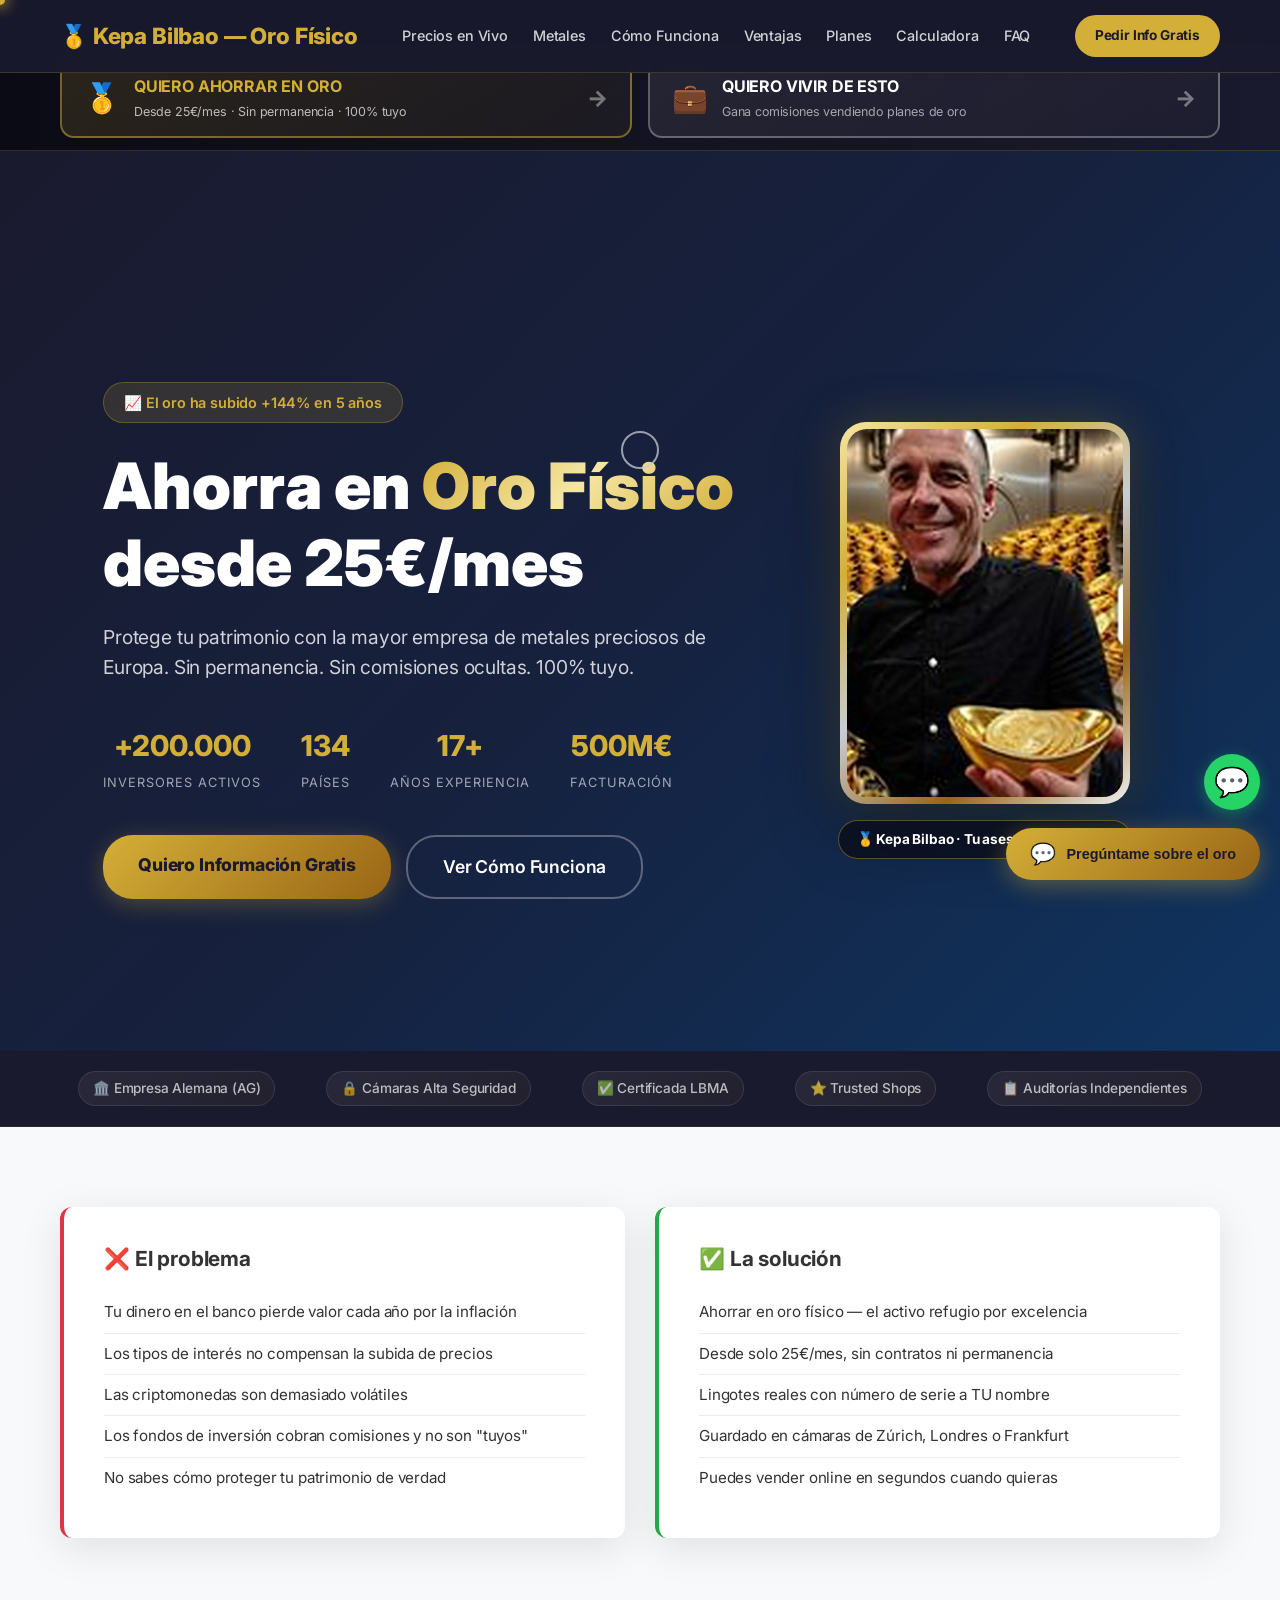
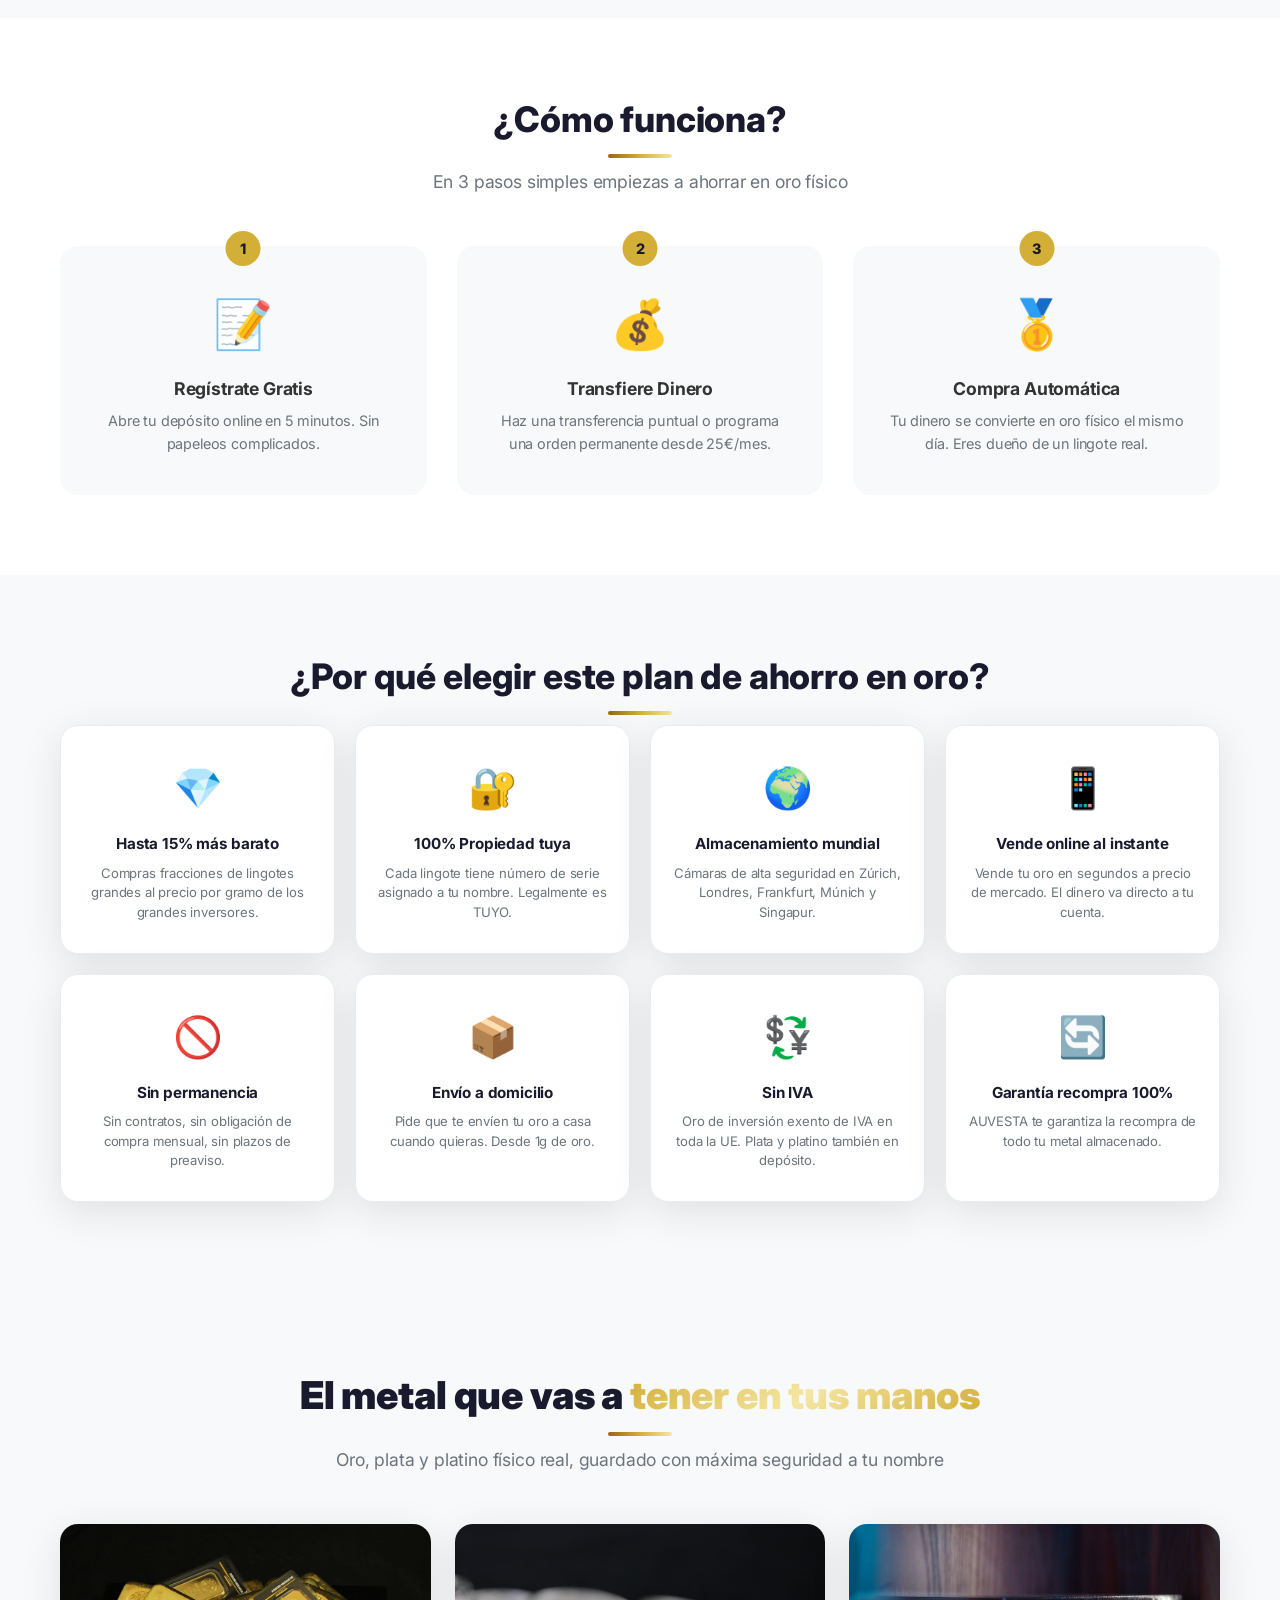
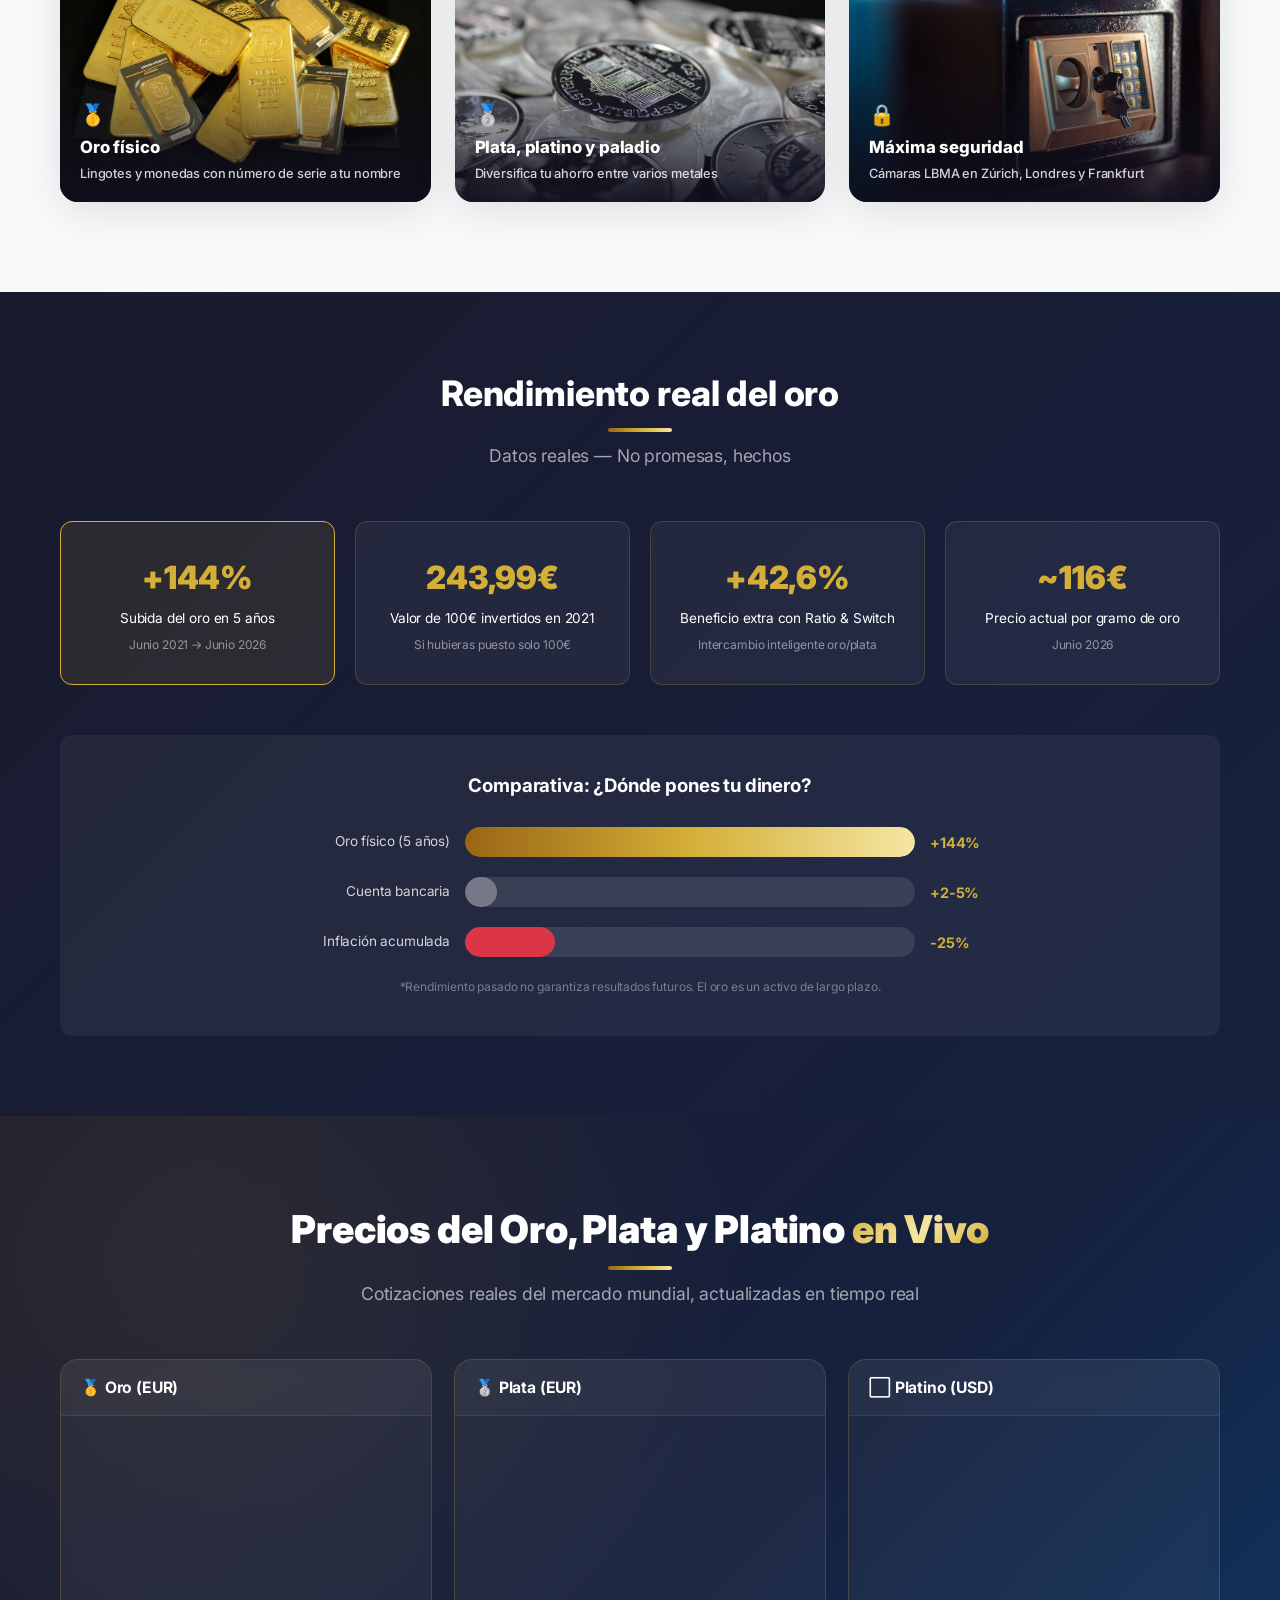
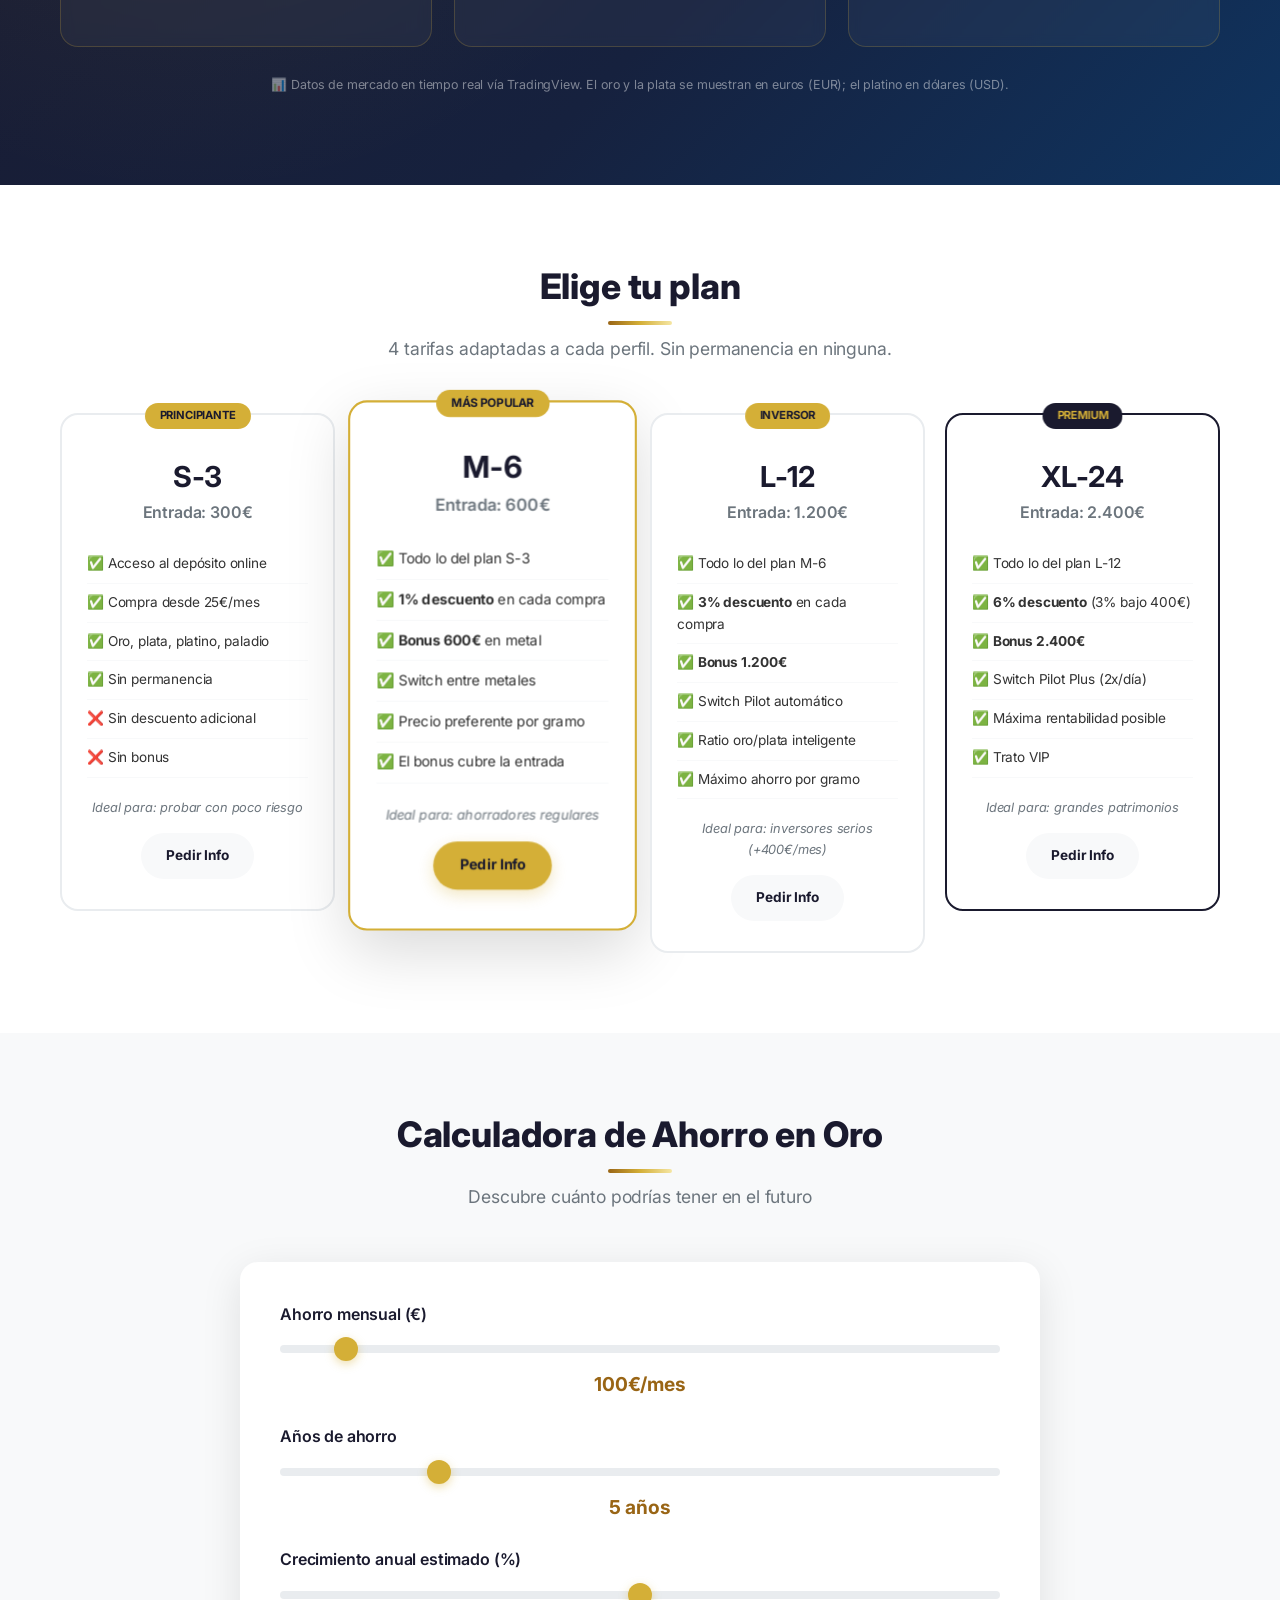
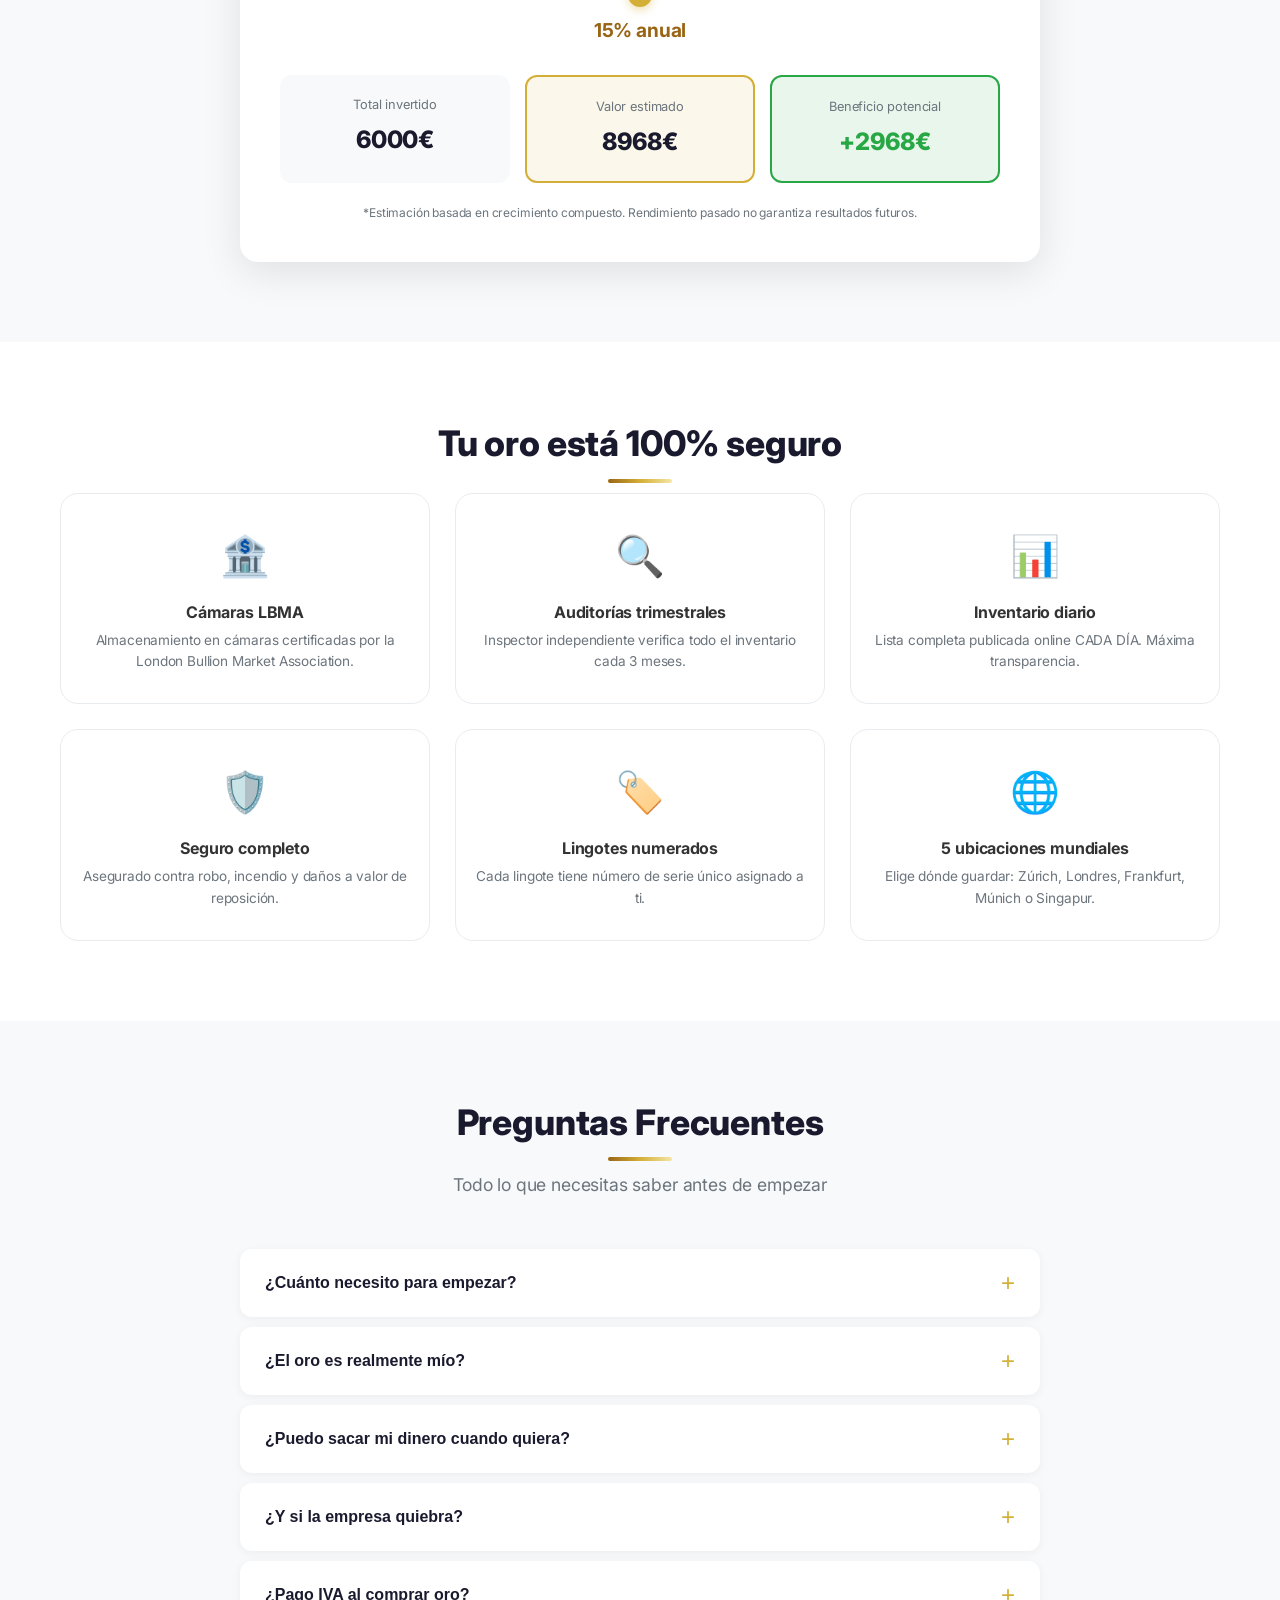
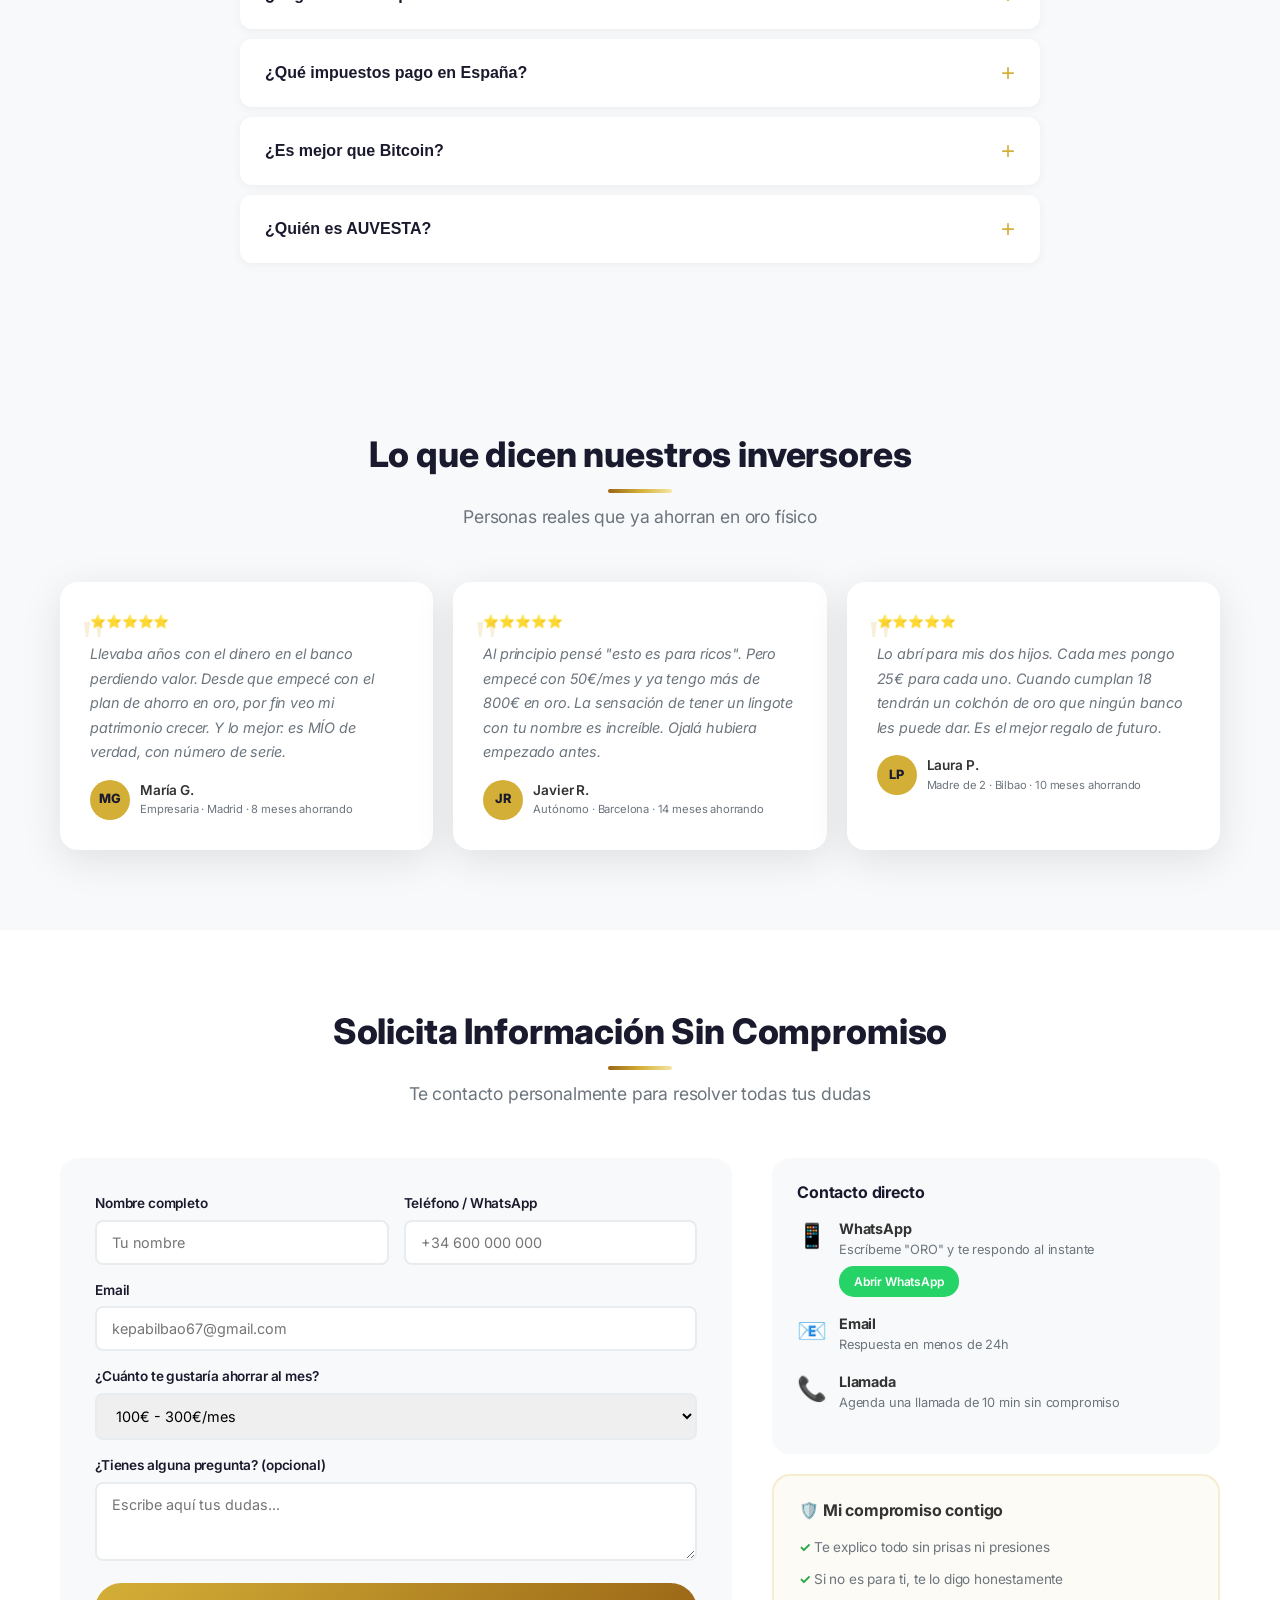
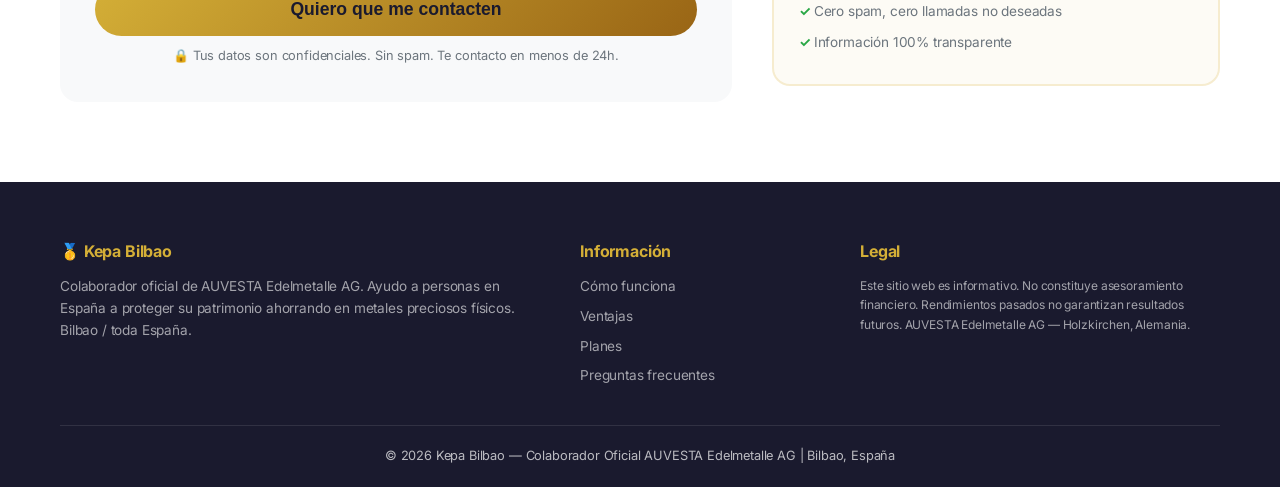
==== index.html @ eb0ee656 "Barra doble CTA arriba: Compra de oro + Oportunidad de negocio" ====
<!DOCTYPE html>
<html lang="es" dir="ltr">
<head>
    <!-- ============================================
         METADATOS BÁSICOS SEO
         Esto es lo que Google lee para posicionarte
    ============================================= -->
    <meta charset="UTF-8">
    <meta name="viewport" content="width=device-width, initial-scale=1.0">
    
    <!-- TÍTULO SEO: Máximo 60 caracteres. Incluye palabra clave principal -->
    <title>Ahorra en Oro Físico desde 25€/mes | Plan de Ahorro en Oro España</title>
    
    <!-- META DESCRIPCIÓN: Máximo 155 caracteres. Es lo que sale en Google debajo del título -->
    <meta name="description" content="Plan de ahorro en oro físico desde 25€/mes. Lingotes reales a tu nombre en Zúrich. +144% en 5 años. Sin permanencia. Empresa alemana con +200.000 inversores.">
    
    <!-- PALABRAS CLAVE: Google ya no las usa mucho, pero otros buscadores sí -->
    <meta name="keywords" content="ahorro en oro, oro físico, plan ahorro oro, comprar oro España, inversión oro, lingotes oro, AUVESTA, oro Zúrich, proteger patrimonio, oro sin IVA">
    
    <!-- AUTOR -->
    <meta name="author" content="Kepa Bilbao | Oro Físico">
    
    <!-- ROBOTS: Decimos a Google que indexe y siga los enlaces -->
    <meta name="robots" content="index, follow, max-snippet:-1, max-image-preview:large">
    
    <!-- CANONICAL: Evita contenido duplicado. Pon tu URL real -->
    <link rel="canonical" href="https://oroparatufuturo.netlify.app/">

    <!-- ============================================
         OPEN GRAPH (Facebook, WhatsApp, LinkedIn)
         Esto controla cómo se ve cuando compartes tu web
    ============================================= -->
    <meta property="og:type" content="website">
    <meta property="og:title" content="Ahorra en Oro Físico desde 25€/mes">
    <meta property="og:description" content="El oro ha subido +144% en 5 años. Protege tu patrimonio con lingotes reales a tu nombre. Sin permanencia. Empresa alemana.">
    <meta property="og:url" content="https://oroparatufuturo.netlify.app/">
    <meta property="og:site_name" content="Kepa Bilbao | Oro Físico">
    <meta property="og:locale" content="es_ES">
    <!-- Pon aquí una imagen de 1200x630px para compartir -->
    <meta property="og:image" content="https://oroparatufuturo.netlify.app/og-image.jpg">
    <meta property="og:image:width" content="1200">
    <meta property="og:image:height" content="630">

    <!-- ============================================
         TWITTER CARD
         Cómo se ve cuando lo comparten en Twitter/X
    ============================================= -->
    <meta name="twitter:card" content="summary_large_image">
    <meta name="twitter:title" content="Ahorra en Oro Físico desde 25€/mes">
    <meta name="twitter:description" content="El oro ha subido +144% en 5 años. Lingotes reales a tu nombre.">
    <meta name="twitter:image" content="https://oroparatufuturo.netlify.app/og-image.jpg">

    <!-- ============================================
         SCHEMA.ORG (Datos estructurados)
         Ayuda a Google a entender tu web y mostrar
         resultados enriquecidos (estrellas, FAQ, etc.)
    ============================================= -->
    <script type="application/ld+json">
    {
        "@context": "https://schema.org",
        "@type": "FinancialService",
        "name": "Kepa Bilbao | Oro Físico — Ahorro en Oro Físico",
        "description": "Plan de ahorro en oro físico desde 25€/mes. Lingotes reales con número de serie almacenados en cámaras de alta seguridad.",
        "url": "https://oroparatufuturo.netlify.app/",
        "areaServed": "ES",
        "serviceType": "Plan de ahorro en metales preciosos",
        "provider": {
            "@type": "Organization",
            "name": "AUVESTA Edelmetalle AG",
            "foundingDate": "2009",
            "address": {
                "@type": "PostalAddress",
                "addressLocality": "Holzkirchen",
                "addressCountry": "DE"
            }
        }
    }
    </script>

    <!-- Schema FAQ: Google puede mostrar tus preguntas directamente en resultados -->
    <script type="application/ld+json">
    {
        "@context": "https://schema.org",
        "@type": "FAQPage",
        "mainEntity": [
            {
                "@type": "Question",
                "name": "¿Cuánto necesito para empezar a ahorrar en oro?",
                "acceptedAnswer": {
                    "@type": "Answer",
                    "text": "Con la tarifa S-3 solo necesitas una entrada de 300€ y después puedes ahorrar desde 25€/mes. No hay obligación de compra mensual."
                }
            },
            {
                "@type": "Question",
                "name": "¿El oro es realmente mío?",
                "acceptedAnswer": {
                    "@type": "Answer",
                    "text": "Sí, 100%. Cada lingote tiene un número de serie único asignado legalmente a tu nombre. Puedes pedir que te lo envíen a casa."
                }
            },
            {
                "@type": "Question",
                "name": "¿Pago IVA al comprar oro en España?",
                "acceptedAnswer": {
                    "@type": "Answer",
                    "text": "No. El oro de inversión está exento de IVA en toda la Unión Europea por la Directiva 2006/112/CE."
                }
            },
            {
                "@type": "Question",
                "name": "¿Puedo vender mi oro cuando quiera?",
                "acceptedAnswer": {
                    "@type": "Answer",
                    "text": "Sí. Puedes vender online en cualquier momento a precio de mercado. Sin plazos de preaviso ni penalizaciones."
                }
            }
        ]
    }
    </script>

    <!-- ============================================
         RENDIMIENTO Y VELOCIDAD
    ============================================= -->
    <!-- Preconectar a Google Fonts para cargar más rápido -->
    <link rel="preconnect" href="https://fonts.googleapis.com">
    <link rel="preconnect" href="https://fonts.gstatic.com" crossorigin>
    <!-- Cargar fuente con display=swap (la web se ve mientras carga la fuente) -->
    <link href="https://fonts.googleapis.com/css2?family=Inter:wght@300;400;500;600;700;800;900&display=swap" rel="stylesheet">
    
    <!-- CSS principal -->
    <link rel="stylesheet" href="styles.css">

    <!-- Favicon (pon un icono .ico o .png en tu carpeta) -->
    <link rel="icon" type="image/png" href="/favicon.png">
    <link rel="apple-touch-icon" href="/apple-touch-icon.png">

    <!-- Tema para móviles (color de la barra superior) -->
    <meta name="theme-color" content="#1a1a2e">
    
    <!-- ANIMACIONES CSS para mejor UX -->
    <style>
        /* Animaciones de entrada para secciones */
        .fade-in { opacity:0; transform:translateY(30px); transition:opacity 0.6s ease, transform 0.6s ease; }
        .fade-in.visible { opacity:1; transform:translateY(0); }
        /* Contador animado */
        .count-up { transition: all 0.3s; }
        /* Botón flotante WhatsApp */
        .whatsapp-float { position:fixed; bottom:90px; right:20px; background:#25D366; color:white; width:56px; height:56px; border-radius:50%; display:flex; align-items:center; justify-content:center; font-size:1.8rem; text-decoration:none; box-shadow:0 4px 15px rgba(37,211,102,0.4); z-index:9998; transition:transform 0.3s; }
        .whatsapp-float:hover { transform:scale(1.1); }
        /* Notificación social proof */
        .social-proof { position:fixed; bottom:20px; left:20px; background:white; border-radius:12px; padding:12px 18px; box-shadow:0 5px 25px rgba(0,0,0,0.15); display:flex; align-items:center; gap:10px; font-size:0.8rem; z-index:9997; transform:translateX(-120%); transition:transform 0.4s ease; max-width:300px; }
        .social-proof.show { transform:translateX(0); }
        .social-proof .sp-icon { font-size:1.5rem; }
        .social-proof .sp-text strong { display:block; font-size:0.75rem; color:#1a1a2e; }
        .social-proof .sp-text span { color:#6c757d; font-size:0.7rem; }
    </style>
    
    <!-- =============================================
    ✅ SCRIPTS DE INTEGRACIÓN (cargan al final del body)
    - error-handler.js: Arregla fallos automáticamente
    - app-integration.js: Conecta con tu app de captación
    - chatbot-ia.js: El chatbot con IA para preguntas
    ============================================== -->
</head>
<body>
    <!-- =============================================
    🏗️ ESTRUCTURA DE LA WEB (resumen):
    1. HEADER - Menú de navegación fijo arriba
    2. HERO - Primera pantalla con datos impactantes
    3. TRUST BAR - Barra de confianza
    4. PROBLEMA/SOLUCIÓN - Por qué necesitan oro
    5. CÓMO FUNCIONA - 3 pasos
    6. VENTAJAS - 8 beneficios
    7. RENDIMIENTO - Gráficas y datos
    8. PLANES - Las 4 tarifas
    9. CALCULADORA - Interactiva
    10. SEGURIDAD - Garantías
    11. FAQ - Preguntas frecuentes
    12. CONTACTO - Formulario + WhatsApp
    13. FOOTER - Pie de página
    14. CHATBOT IA - Asistente flotante
    ============================================== -->

    <!-- TICKER PRECIOS METALES EN VIVO (TradingView - datos reales) -->
    <div class="gold-ticker-live">
        <div class="tradingview-widget-container">
            <div class="tradingview-widget-container__widget"></div>
            <script type="text/javascript" src="https://s3.tradingview.com/external-embedding/embed-widget-ticker-tape.js" async>
            {
                "symbols": [
                    { "description": "🥇 Oro (EUR)", "proName": "OANDA:XAUEUR" },
                    { "description": "🥈 Plata (EUR)", "proName": "OANDA:XAGEUR" },
                    { "description": "⬜ Platino", "proName": "OANDA:XPTUSD" },
                    { "description": "🔲 Paladio", "proName": "OANDA:XPDUSD" },
                    { "description": "🥇 Oro (USD)", "proName": "TVC:GOLD" }
                ],
                "showSymbolLogo": false,
                "isTransparent": true,
                "displayMode": "adaptive",
                "colorTheme": "dark",
                "locale": "es"
            }
            </script>
        </div>
    </div>

    <!-- BARRA DOBLE CTA: COMPRA + OPORTUNIDAD -->
    <div class="dual-cta-bar">
        <div class="container dual-cta-container">
            <a href="#contacto" class="dual-cta dual-cta-buy">
                <span class="dual-cta-icon">🥇</span>
                <span class="dual-cta-text"><strong>QUIERO AHORRAR EN ORO</strong><small>Desde 25€/mes · Sin permanencia · 100% tuyo</small></span>
                <span class="dual-cta-arrow">→</span>
            </a>
            <a href="#equipo" class="dual-cta dual-cta-biz">
                <span class="dual-cta-icon">💼</span>
                <span class="dual-cta-text"><strong>QUIERO VIVIR DE ESTO</strong><small>Gana comisiones vendiendo planes de oro</small></span>
                <span class="dual-cta-arrow">→</span>
            </a>
        </div>
    </div>

    <!-- HEADER - Menú fijo arriba -->
    <header class="header">
        <div class="container">
            <div class="logo">🥇 Kepa Bilbao — Oro Físico</div>
            <nav class="nav">
                <a href="#precios-vivo">Precios en Vivo</a>
                <a href="#metales">Metales</a>
                <a href="#como-funciona">Cómo Funciona</a>
                <a href="#ventajas">Ventajas</a>
                <a href="#planes">Planes</a>
                <a href="#calculadora">Calculadora</a>
                <a href="#faq">FAQ</a>
            </nav>
            <a href="#contacto" class="btn-header">Pedir Info Gratis</a>
        </div>
    </header>

    <!-- HERO - Primera pantalla impactante -->
    <section class="hero">
        <div class="hero-overlay"></div>
        <div class="container hero-content">
            <div class="hero-grid">
                <div class="hero-text">
                    <div class="hero-badge">📈 El oro ha subido +144% en 5 años</div>
                    <h1>Ahorra en <span class="gold-text">Oro Físico</span> desde 25€/mes</h1>
                    <p class="hero-subtitle">Protege tu patrimonio con la mayor empresa de metales preciosos de Europa. Sin permanencia. Sin comisiones ocultas. 100% tuyo.</p>
                    <div class="hero-stats">
                        <div class="stat"><span class="stat-number">+200.000</span><span class="stat-label">Inversores activos</span></div>
                        <div class="stat"><span class="stat-number">134</span><span class="stat-label">Países</span></div>
                        <div class="stat"><span class="stat-number">17+</span><span class="stat-label">Años experiencia</span></div>
                        <div class="stat"><span class="stat-number">500M€</span><span class="stat-label">Facturación</span></div>
                    </div>
                    <div class="hero-cta">
                        <a href="#contacto" class="btn-primary">Quiero Información Gratis</a>
                        <a href="#como-funciona" class="btn-secondary">Ver Cómo Funciona</a>
                    </div>
                </div>
                <div class="hero-photo">
                    <div class="hero-photo-frame">
                        <img src="images/kepa.jpg" alt="Kepa Bilbao, tu asesor de ahorro en oro físico, sujetando un lingote de oro" loading="eager">
                    </div>
                    <div class="hero-photo-tag">🥇 Kepa Bilbao · Tu asesor de confianza</div>
                </div>
            </div>
        </div>
    </section>

    <!-- TRUST BAR -->
    <section class="trust-bar">
        <div class="container">
            <div class="trust-item">🏛️ Empresa Alemana (AG)</div>
            <div class="trust-item">🔒 Cámaras Alta Seguridad</div>
            <div class="trust-item">✅ Certificada LBMA</div>
            <div class="trust-item">⭐ Trusted Shops</div>
            <div class="trust-item">📋 Auditorías Independientes</div>
        </div>
    </section>

    <!-- PROBLEMA / SOLUCIÓN -->
    <section class="problem-section">
        <div class="container">
            <div class="problem-grid">
                <div class="problem-card">
                    <h3>❌ El problema</h3>
                    <ul>
                        <li>Tu dinero en el banco pierde valor cada año por la inflación</li>
                        <li>Los tipos de interés no compensan la subida de precios</li>
                        <li>Las criptomonedas son demasiado volátiles</li>
                        <li>Los fondos de inversión cobran comisiones y no son "tuyos"</li>
                        <li>No sabes cómo proteger tu patrimonio de verdad</li>
                    </ul>
                </div>
                <div class="solution-card">
                    <h3>✅ La solución</h3>
                    <ul>
                        <li>Ahorrar en oro físico — el activo refugio por excelencia</li>
                        <li>Desde solo 25€/mes, sin contratos ni permanencia</li>
                        <li>Lingotes reales con número de serie a TU nombre</li>
                        <li>Guardado en cámaras de Zúrich, Londres o Frankfurt</li>
                        <li>Puedes vender online en segundos cuando quieras</li>
                    </ul>
                </div>
            </div>
        </div>
    </section>

    <!-- CÓMO FUNCIONA -->
    <section class="how-it-works" id="como-funciona">
        <div class="container">
            <h2>¿Cómo funciona?</h2>
            <p class="section-subtitle">En 3 pasos simples empiezas a ahorrar en oro físico</p>
            <div class="steps-grid">
                <div class="step"><div class="step-number">1</div><div class="step-icon">📝</div><h3>Regístrate Gratis</h3><p>Abre tu depósito online en 5 minutos. Sin papeleos complicados.</p></div>
                <div class="step"><div class="step-number">2</div><div class="step-icon">💰</div><h3>Transfiere Dinero</h3><p>Haz una transferencia puntual o programa una orden permanente desde 25€/mes.</p></div>
                <div class="step"><div class="step-number">3</div><div class="step-icon">🥇</div><h3>Compra Automática</h3><p>Tu dinero se convierte en oro físico el mismo día. Eres dueño de un lingote real.</p></div>
            </div>
        </div>
    </section>

    <!-- VENTAJAS -->
    <section class="advantages" id="ventajas">
        <div class="container">
            <h2>¿Por qué elegir este plan de ahorro en oro?</h2>
            <div class="advantages-grid">
                <div class="advantage-card"><div class="adv-icon">💎</div><h4>Hasta 15% más barato</h4><p>Compras fracciones de lingotes grandes al precio por gramo de los grandes inversores.</p></div>
                <div class="advantage-card"><div class="adv-icon">🔐</div><h4>100% Propiedad tuya</h4><p>Cada lingote tiene número de serie asignado a tu nombre. Legalmente es TUYO.</p></div>
                <div class="advantage-card"><div class="adv-icon">🌍</div><h4>Almacenamiento mundial</h4><p>Cámaras de alta seguridad en Zúrich, Londres, Frankfurt, Múnich y Singapur.</p></div>
                <div class="advantage-card"><div class="adv-icon">📱</div><h4>Vende online al instante</h4><p>Vende tu oro en segundos a precio de mercado. El dinero va directo a tu cuenta.</p></div>
                <div class="advantage-card"><div class="adv-icon">🚫</div><h4>Sin permanencia</h4><p>Sin contratos, sin obligación de compra mensual, sin plazos de preaviso.</p></div>
                <div class="advantage-card"><div class="adv-icon">📦</div><h4>Envío a domicilio</h4><p>Pide que te envíen tu oro a casa cuando quieras. Desde 1g de oro.</p></div>
                <div class="advantage-card"><div class="adv-icon">💱</div><h4>Sin IVA</h4><p>Oro de inversión exento de IVA en toda la UE. Plata y platino también en depósito.</p></div>
                <div class="advantage-card"><div class="adv-icon">🔄</div><h4>Garantía recompra 100%</h4><p>AUVESTA te garantiza la recompra de todo tu metal almacenado.</p></div>
            </div>
        </div>
    </section>

    <!-- GALERIA METALES FISICOS -->
    <section class="metals-gallery" id="metales">
        <div class="container">
            <h2>El metal que vas a <span class="gold-text">tener en tus manos</span></h2>
            <p class="section-subtitle">Oro, plata y platino físico real, guardado con máxima seguridad a tu nombre</p>
            <div class="gallery-grid">
                <figure class="gallery-item">
                    <img src="images/oro.jpg" alt="Lingotes y monedas de oro físico de inversión" loading="lazy">
                    <figcaption><span class="gallery-emoji">🥇</span> Oro físico<small>Lingotes y monedas con número de serie a tu nombre</small></figcaption>
                </figure>
                <figure class="gallery-item">
                    <img src="images/plata.jpg" alt="Monedas y lingotes de plata, platino y paladio" loading="lazy">
                    <figcaption><span class="gallery-emoji">🥈</span> Plata, platino y paladio<small>Diversifica tu ahorro entre varios metales</small></figcaption>
                </figure>
                <figure class="gallery-item">
                    <img src="images/caja-fuerte.jpg" alt="Caja fuerte de alta seguridad para metales preciosos" loading="lazy">
                    <figcaption><span class="gallery-emoji">🔒</span> Máxima seguridad<small>Cámaras LBMA en Zúrich, Londres y Frankfurt</small></figcaption>
                </figure>
            </div>
        </div>
    </section>

    <!-- RENDIMIENTO -->
    <section class="performance">
        <div class="container">
            <h2>Rendimiento real del oro</h2>
            <p class="section-subtitle">Datos reales — No promesas, hechos</p>
            <div class="performance-grid">
                <div class="perf-card highlight"><div class="perf-value">+144%</div><div class="perf-label">Subida del oro en 5 años</div><div class="perf-detail">Junio 2021 → Junio 2026</div></div>
                <div class="perf-card"><div class="perf-value">243,99€</div><div class="perf-label">Valor de 100€ invertidos en 2021</div><div class="perf-detail">Si hubieras puesto solo 100€</div></div>
                <div class="perf-card"><div class="perf-value">+42,6%</div><div class="perf-label">Beneficio extra con Ratio & Switch</div><div class="perf-detail">Intercambio inteligente oro/plata</div></div>
                <div class="perf-card"><div class="perf-value">~116€</div><div class="perf-label">Precio actual por gramo de oro</div><div class="perf-detail">Junio 2026</div></div>
            </div>
            <div class="perf-comparison">
                <h3>Comparativa: ¿Dónde pones tu dinero?</h3>
                <div class="comparison-bars">
                    <div class="bar-item"><span class="bar-label">Oro físico (5 años)</span><div class="bar-track"><div class="bar-fill gold" style="width:100%"></div></div><span class="bar-value">+144%</span></div>
                    <div class="bar-item"><span class="bar-label">Cuenta bancaria</span><div class="bar-track"><div class="bar-fill bank" style="width:7%"></div></div><span class="bar-value">+2-5%</span></div>
                    <div class="bar-item"><span class="bar-label">Inflación acumulada</span><div class="bar-track"><div class="bar-fill inflation" style="width:20%"></div></div><span class="bar-value">-25%</span></div>
                </div>
                <p class="disclaimer">*Rendimiento pasado no garantiza resultados futuros. El oro es un activo de largo plazo.</p>
            </div>
        </div>
    </section>

    <!-- PRECIOS EN VIVO (Gráficos reales TradingView) -->
    <section class="live-prices" id="precios-vivo">
        <div class="container">
            <h2>Precios del Oro, Plata y Platino <span class="gold-text">en Vivo</span></h2>
            <p class="section-subtitle">Cotizaciones reales del mercado mundial, actualizadas en tiempo real</p>
            <div class="charts-grid">
                <div class="chart-card">
                    <div class="chart-card-head">🥇 Oro (EUR)</div>
                    <div class="chart-embed">
                        <div class="tradingview-widget-container">
                            <div class="tradingview-widget-container__widget"></div>
                            <script type="text/javascript" src="https://s3.tradingview.com/external-embedding/embed-widget-mini-symbol-overview.js" async>
                            {
                                "symbol": "OANDA:XAUEUR",
                                "width": "100%",
                                "height": "100%",
                                "locale": "es",
                                "dateRange": "12M",
                                "colorTheme": "dark",
                                "isTransparent": true,
                                "autosize": true,
                                "chartOnly": false
                            }
                            </script>
                        </div>
                    </div>
                </div>
                <div class="chart-card">
                    <div class="chart-card-head">🥈 Plata (EUR)</div>
                    <div class="chart-embed">
                        <div class="tradingview-widget-container">
                            <div class="tradingview-widget-container__widget"></div>
                            <script type="text/javascript" src="https://s3.tradingview.com/external-embedding/embed-widget-mini-symbol-overview.js" async>
                            {
                                "symbol": "OANDA:XAGEUR",
                                "width": "100%",
                                "height": "100%",
                                "locale": "es",
                                "dateRange": "12M",
                                "colorTheme": "dark",
                                "isTransparent": true,
                                "autosize": true,
                                "chartOnly": false
                            }
                            </script>
                        </div>
                    </div>
                </div>
                <div class="chart-card">
                    <div class="chart-card-head">⬜ Platino (USD)</div>
                    <div class="chart-embed">
                        <div class="tradingview-widget-container">
                            <div class="tradingview-widget-container__widget"></div>
                            <script type="text/javascript" src="https://s3.tradingview.com/external-embedding/embed-widget-mini-symbol-overview.js" async>
                            {
                                "symbol": "OANDA:XPTUSD",
                                "width": "100%",
                                "height": "100%",
                                "locale": "es",
                                "dateRange": "12M",
                                "colorTheme": "dark",
                                "isTransparent": true,
                                "autosize": true,
                                "chartOnly": false
                            }
                            </script>
                        </div>
                    </div>
                </div>
            </div>
            <p class="charts-note">📊 Datos de mercado en tiempo real vía TradingView. El oro y la plata se muestran en euros (EUR); el platino en dólares (USD).</p>
        </div>
    </section>

    <!-- PLANES -->
    <section class="plans" id="planes">
        <div class="container">
            <h2>Elige tu plan</h2>
            <p class="section-subtitle">4 tarifas adaptadas a cada perfil. Sin permanencia en ninguna.</p>
            <div class="plans-grid">
                <div class="plan-card"><div class="plan-badge">Principiante</div><h3>S-3</h3><div class="plan-price">Entrada: 300€</div><ul><li>✅ Acceso al depósito online</li><li>✅ Compra desde 25€/mes</li><li>✅ Oro, plata, platino, paladio</li><li>✅ Sin permanencia</li><li>❌ Sin descuento adicional</li><li>❌ Sin bonus</li></ul><p class="plan-ideal">Ideal para: probar con poco riesgo</p><a href="#contacto" class="btn-plan">Pedir Info</a></div>
                <div class="plan-card popular"><div class="plan-badge">Más Popular</div><h3>M-6</h3><div class="plan-price">Entrada: 600€</div><ul><li>✅ Todo lo del plan S-3</li><li>✅ <strong>1% descuento</strong> en cada compra</li><li>✅ <strong>Bonus 600€</strong> en metal</li><li>✅ Switch entre metales</li><li>✅ Precio preferente por gramo</li><li>✅ El bonus cubre la entrada</li></ul><p class="plan-ideal">Ideal para: ahorradores regulares</p><a href="#contacto" class="btn-plan-primary">Pedir Info</a></div>
                <div class="plan-card"><div class="plan-badge">Inversor</div><h3>L-12</h3><div class="plan-price">Entrada: 1.200€</div><ul><li>✅ Todo lo del plan M-6</li><li>✅ <strong>3% descuento</strong> en cada compra</li><li>✅ <strong>Bonus 1.200€</strong></li><li>✅ Switch Pilot automático</li><li>✅ Ratio oro/plata inteligente</li><li>✅ Máximo ahorro por gramo</li></ul><p class="plan-ideal">Ideal para: inversores serios (+400€/mes)</p><a href="#contacto" class="btn-plan">Pedir Info</a></div>
                <div class="plan-card premium"><div class="plan-badge">Premium</div><h3>XL-24</h3><div class="plan-price">Entrada: 2.400€</div><ul><li>✅ Todo lo del plan L-12</li><li>✅ <strong>6% descuento</strong> (3% bajo 400€)</li><li>✅ <strong>Bonus 2.400€</strong></li><li>✅ Switch Pilot Plus (2x/día)</li><li>✅ Máxima rentabilidad posible</li><li>✅ Trato VIP</li></ul><p class="plan-ideal">Ideal para: grandes patrimonios</p><a href="#contacto" class="btn-plan">Pedir Info</a></div>
            </div>
        </div>
    </section>

    <!-- CALCULADORA -->
    <section class="calculator" id="calculadora">
        <div class="container">
            <h2>Calculadora de Ahorro en Oro</h2>
            <p class="section-subtitle">Descubre cuánto podrías tener en el futuro</p>
            <div class="calc-container">
                <div class="calc-inputs">
                    <div class="calc-field"><label>Ahorro mensual (€)</label><input type="range" id="monthly" min="25" max="1000" value="100" step="25"><div class="calc-value" id="monthly-value">100€/mes</div></div>
                    <div class="calc-field"><label>Años de ahorro</label><input type="range" id="years" min="1" max="20" value="5" step="1"><div class="calc-value" id="years-value">5 años</div></div>
                    <div class="calc-field"><label>Crecimiento anual estimado (%)</label><input type="range" id="growth" min="5" max="25" value="15" step="1"><div class="calc-value" id="growth-value">15% anual</div></div>
                </div>
                <div class="calc-results">
                    <div class="calc-result-item"><span class="calc-label">Total invertido</span><span class="calc-number" id="total-invested">6.000€</span></div>
                    <div class="calc-result-item highlight"><span class="calc-label">Valor estimado</span><span class="calc-number" id="total-value">8.965€</span></div>
                    <div class="calc-result-item profit"><span class="calc-label">Beneficio potencial</span><span class="calc-number" id="total-profit">+2.965€</span></div>
                </div>
                <p class="calc-disclaimer">*Estimación basada en crecimiento compuesto. Rendimiento pasado no garantiza resultados futuros.</p>
            </div>
        </div>
    </section>

    <!-- SEGURIDAD -->
    <section class="security">
        <div class="container">
            <h2>Tu oro está 100% seguro</h2>
            <div class="security-grid">
                <div class="sec-item"><div class="sec-icon">🏦</div><h4>Cámaras LBMA</h4><p>Almacenamiento en cámaras certificadas por la London Bullion Market Association.</p></div>
                <div class="sec-item"><div class="sec-icon">🔍</div><h4>Auditorías trimestrales</h4><p>Inspector independiente verifica todo el inventario cada 3 meses.</p></div>
                <div class="sec-item"><div class="sec-icon">📊</div><h4>Inventario diario</h4><p>Lista completa publicada online CADA DÍA. Máxima transparencia.</p></div>
                <div class="sec-item"><div class="sec-icon">🛡️</div><h4>Seguro completo</h4><p>Asegurado contra robo, incendio y daños a valor de reposición.</p></div>
                <div class="sec-item"><div class="sec-icon">🏷️</div><h4>Lingotes numerados</h4><p>Cada lingote tiene número de serie único asignado a ti.</p></div>
                <div class="sec-item"><div class="sec-icon">🌐</div><h4>5 ubicaciones mundiales</h4><p>Elige dónde guardar: Zúrich, Londres, Frankfurt, Múnich o Singapur.</p></div>
            </div>
        </div>
    </section>

    <!-- FAQ -->
    <section class="faq" id="faq">
        <div class="container">
            <h2>Preguntas Frecuentes</h2>
            <p class="section-subtitle">Todo lo que necesitas saber antes de empezar</p>
            <div class="faq-list">
                <div class="faq-item"><button class="faq-question">¿Cuánto necesito para empezar?</button><div class="faq-answer"><p>Con la tarifa S-3 solo necesitas una entrada de 300€ y después puedes ahorrar desde 25€/mes. No hay obligación de compra mensual.</p></div></div>
                <div class="faq-item"><button class="faq-question">¿El oro es realmente mío?</button><div class="faq-answer"><p>Sí, 100%. Cada lingote tiene un número de serie único asignado legalmente a tu nombre. Puedes pedir que te lo envíen a casa cuando quieras.</p></div></div>
                <div class="faq-item"><button class="faq-question">¿Puedo sacar mi dinero cuando quiera?</button><div class="faq-answer"><p>Sí. Vendes online en cualquier momento a precio de mercado. Sin plazos, sin penalizaciones, sin pedir permiso.</p></div></div>
                <div class="faq-item"><button class="faq-question">¿Y si la empresa quiebra?</button><div class="faq-answer"><p>Tu oro sigue siendo tuyo. Está en cámaras de terceros independientes con número de serie a tu nombre. No forma parte del balance de la empresa.</p></div></div>
                <div class="faq-item"><button class="faq-question">¿Pago IVA al comprar oro?</button><div class="faq-answer"><p>No. El oro de inversión está exento de IVA en toda la UE. La plata, platino y paladio también en depósito franco.</p></div></div>
                <div class="faq-item"><button class="faq-question">¿Qué impuestos pago en España?</button><div class="faq-answer"><p>Solo cuando VENDES con beneficio: 19% hasta 6.000€, 21% hasta 50.000€, 23% hasta 200.000€. Si no vendes, no pagas nada.</p></div></div>
                <div class="faq-item"><button class="faq-question">¿Es mejor que Bitcoin?</button><div class="faq-answer"><p>Son complementarios. El oro lleva 5.000 años, +144% en 5 años estable. Bitcoin puede caer 80% en semanas. El oro es la base segura.</p></div></div>
                <div class="faq-item"><button class="faq-question">¿Quién es AUVESTA?</button><div class="faq-answer"><p>Sociedad anónima alemana fundada en 2009. +200.000 inversores en 134 países, +500M€ facturación, certificada Trusted Shops.</p></div></div>
            </div>
        </div>
    </section>

    <!-- TESTIMONIOS -->
    <section class="testimonials">
        <div class="container">
            <h2>Lo que dicen nuestros inversores</h2>
            <p class="section-subtitle">Personas reales que ya ahorran en oro físico</p>
            <div class="testimonials-grid">
                <div class="testimonial-card">
                    <div class="testimonial-stars">⭐⭐⭐⭐⭐</div>
                    <p class="testimonial-text">Llevaba años con el dinero en el banco perdiendo valor. Desde que empecé con el plan de ahorro en oro, por fin veo mi patrimonio crecer. Y lo mejor: es MÍO de verdad, con número de serie.</p>
                    <div class="testimonial-author"><div class="testimonial-avatar">MG</div><div><div class="testimonial-name">María G.</div><div class="testimonial-role">Empresaria · Madrid · 8 meses ahorrando</div></div></div>
                </div>
                <div class="testimonial-card">
                    <div class="testimonial-stars">⭐⭐⭐⭐⭐</div>
                    <p class="testimonial-text">Al principio pensé "esto es para ricos". Pero empecé con 50€/mes y ya tengo más de 800€ en oro. La sensación de tener un lingote con tu nombre es increíble. Ojalá hubiera empezado antes.</p>
                    <div class="testimonial-author"><div class="testimonial-avatar">JR</div><div><div class="testimonial-name">Javier R.</div><div class="testimonial-role">Autónomo · Barcelona · 14 meses ahorrando</div></div></div>
                </div>
                <div class="testimonial-card">
                    <div class="testimonial-stars">⭐⭐⭐⭐⭐</div>
                    <p class="testimonial-text">Lo abrí para mis dos hijos. Cada mes pongo 25€ para cada uno. Cuando cumplan 18 tendrán un colchón de oro que ningún banco les puede dar. Es el mejor regalo de futuro.</p>
                    <div class="testimonial-author"><div class="testimonial-avatar">LP</div><div><div class="testimonial-name">Laura P.</div><div class="testimonial-role">Madre de 2 · Bilbao · 10 meses ahorrando</div></div></div>
                </div>
            </div>
        </div>
    </section>

    <!-- CONTACTO -->
    <section class="contact" id="contacto">
        <div class="container">
            <h2>Solicita Información Sin Compromiso</h2>
            <p class="section-subtitle">Te contacto personalmente para resolver todas tus dudas</p>
            <div class="contact-grid">
                <div class="contact-form-wrapper">
                    <form id="contact-form" class="contact-form" name="contact" method="POST" data-netlify="true" netlify-honeypot="bot-field">
                        <!-- Necesario para Netlify Forms -->
                        <input type="hidden" name="form-name" value="contact">
                        <!-- Campo anti-spam (oculto para humanos) -->
                        <p class="hidden-field" style="display:none;"><label>No rellenar este campo: <input name="bot-field"></label></p>
                        <div class="form-row">
                            <div class="form-group"><label for="name">Nombre completo</label><input type="text" id="name" name="name" placeholder="Tu nombre" required></div>
                            <div class="form-group"><label for="phone">Teléfono / WhatsApp</label><input type="tel" id="phone" name="phone" placeholder="+34 600 000 000" required></div>
                        </div>
                        <div class="form-group"><label for="email">Email</label><input type="email" id="email" name="email" placeholder="kepabilbao67@gmail.com" required></div>
                        <div class="form-group"><label for="budget">¿Cuánto te gustaría ahorrar al mes?</label><select id="budget" name="budget"><option value="25-50">25€ - 50€/mes</option><option value="50-100">50€ - 100€/mes</option><option value="100-300" selected>100€ - 300€/mes</option><option value="300-500">300€ - 500€/mes</option><option value="500+">Más de 500€/mes</option><option value="puntual">Compra puntual</option></select></div>
                        <div class="form-group"><label for="message">¿Tienes alguna pregunta? (opcional)</label><textarea id="message" name="message" rows="3" placeholder="Escribe aquí tus dudas..."></textarea></div>
                        <button type="submit" class="btn-submit">Quiero que me contacten</button>
                        <p class="form-note">🔒 Tus datos son confidenciales. Sin spam. Te contacto en menos de 24h.</p>
                    </form>
                </div>
                <div class="contact-info">
                    <div class="contact-card"><h4>Contacto directo</h4><div class="contact-method"><span>📱</span><div><strong>WhatsApp</strong><p>Escríbeme "ORO" y te respondo al instante</p><a href="https://wa.me/34611918310?text=Hola!%20Me%20interesa%20el%20ahorro%20en%20oro" class="whatsapp-btn">Abrir WhatsApp</a></div></div><div class="contact-method"><span>📧</span><div><strong>Email</strong><p>Respuesta en menos de 24h</p></div></div><div class="contact-method"><span>📞</span><div><strong>Llamada</strong><p>Agenda una llamada de 10 min sin compromiso</p></div></div></div>
                    <div class="guarantee-box"><h4>🛡️ Mi compromiso contigo</h4><ul><li>Te explico todo sin prisas ni presiones</li><li>Si no es para ti, te lo digo honestamente</li><li>Cero spam, cero llamadas no deseadas</li><li>Información 100% transparente</li></ul></div>
                </div>
            </div>
        </div>
    </section>

    <!-- FOOTER -->
    <footer class="footer">
        <div class="container">
            <div class="footer-grid">
                <div class="footer-col"><h4>🥇 Kepa Bilbao</h4><p>Colaborador oficial de AUVESTA Edelmetalle AG. Ayudo a personas en España a proteger su patrimonio ahorrando en metales preciosos físicos. Bilbao / toda España.</p></div>
                <div class="footer-col"><h4>Información</h4><a href="#como-funciona">Cómo funciona</a><a href="#ventajas">Ventajas</a><a href="#planes">Planes</a><a href="#faq">Preguntas frecuentes</a></div>
                <div class="footer-col"><h4>Legal</h4><p class="legal-text">Este sitio web es informativo. No constituye asesoramiento financiero. Rendimientos pasados no garantizan resultados futuros. AUVESTA Edelmetalle AG — Holzkirchen, Alemania.</p></div>
            </div>
            <div class="footer-bottom"><p>&copy; 2026 Kepa Bilbao — Colaborador Oficial AUVESTA Edelmetalle AG | Bilbao, España</p></div>
        </div>
    </footer>

    <!-- CHATBOT IA flotante -->
    <div class="chatbot-container" id="chatbot">
        <button class="chatbot-toggle" id="chatbot-toggle"><span class="chat-icon">💬</span><span class="chat-label">Pregúntame sobre el oro</span></button>
        <div class="chatbot-window" id="chatbot-window">
            <div class="chatbot-header"><div class="chatbot-title"><span class="bot-avatar">🥇</span><div><strong>Asistente de Oro</strong><span class="bot-status">En línea — Respuesta inmediata</span></div></div><button class="chatbot-close" id="chatbot-close">✕</button></div>
            <div class="chatbot-messages" id="chatbot-messages">
                <div class="bot-message"><p>¡Hola! 👋 Soy tu asistente especializado en ahorro en oro físico.</p><p>Puedo ayudarte con:</p><ul><li>📊 Precios actuales del oro</li><li>❓ Cómo funciona el plan de ahorro</li><li>💰 Qué tarifa te conviene</li><li>🔐 Seguridad y garantías</li><li>📋 Fiscalidad en España</li></ul><p>¿En qué puedo ayudarte?</p></div>
                <div class="quick-buttons"><button class="quick-btn" data-question="¿Cómo funciona?">¿Cómo funciona?</button><button class="quick-btn" data-question="¿Cuánto necesito para empezar?">¿Cuánto necesito?</button><button class="quick-btn" data-question="¿Es seguro?">¿Es seguro?</button><button class="quick-btn" data-question="¿Qué tarifa me conviene?">¿Qué tarifa elijo?</button></div>
            </div>
            <div class="chatbot-input"><input type="text" id="chatbot-input-field" placeholder="Escribe tu pregunta..."><button id="chatbot-send">➤</button></div>
        </div>
    </div>

    <!-- Botón flotante WhatsApp (siempre visible) -->
    <a href="https://wa.me/34611918310?text=Hola%20Kepa!%20Me%20interesa%20el%20ahorro%20en%20oro" class="whatsapp-float" aria-label="Contactar por WhatsApp">💬</a>

    <!-- Social Proof Notification (aparece cada 30 seg) -->
    <div class="social-proof" id="social-proof">
        <span class="sp-icon">🥇</span>
        <div class="sp-text">
            <strong>Alguien de España acaba de pedir info</strong>
            <span>Hace 2 minutos</span>
        </div>
    </div>

    <!-- SCRIPTS -->
    <script src="error-handler.js"></script>
    <script src="app-integration.js"></script>
    <script src="chatbot-ia.js"></script>
    <script src="interactive.js"></script>
    
    <!-- Script de mejoras UX -->
    <script>
    // Animación de entrada al hacer scroll
    const observer = new IntersectionObserver((entries) => {
        entries.forEach(entry => {
            if (entry.isIntersecting) { entry.target.classList.add('visible'); }
        });
    }, { threshold: 0.1 });
    document.querySelectorAll('section').forEach(s => { s.classList.add('fade-in'); observer.observe(s); });
    // Header siempre visible después del hero
    document.querySelector('.header').classList.add('visible');

    // Social proof notifications (crea urgencia)
    const socialProofs = [
        { text: 'Alguien de Madrid acaba de pedir info', time: 'Hace 2 min' },
        { text: 'Una persona de Barcelona se ha registrado', time: 'Hace 5 min' },
        { text: '3 personas están viendo esta página ahora', time: 'Ahora' },
        { text: 'Alguien de Bilbao ha solicitado la guía gratis', time: 'Hace 8 min' },
        { text: 'Nuevo lead desde Instagram', time: 'Hace 3 min' },
        { text: 'Alguien de Valencia quiere saber más', time: 'Hace 12 min' },
    ];
    let spIndex = 0;
    function showSocialProof() {
        const sp = document.getElementById('social-proof');
        const data = socialProofs[spIndex % socialProofs.length];
        sp.querySelector('strong').textContent = data.text;
        sp.querySelector('span').textContent = data.time;
        sp.classList.add('show');
        setTimeout(() => sp.classList.remove('show'), 4000);
        spIndex++;
    }
    // Primera a los 15 seg, después cada 35 seg
    setTimeout(showSocialProof, 15000);
    setInterval(showSocialProof, 35000);

    // Contador animado en el hero
    function animateCounters() {
        document.querySelectorAll('.stat-number').forEach(el => {
            const text = el.textContent;
            if (text.includes('+') || text.includes('M')) return; // Ya tiene formato
        });
    }
    animateCounters();
    </script>
</body>
</html>
---- styles.css ----
/* ========== RESET & BASE ========== */
* {
    margin: 0;
    padding: 0;
    box-sizing: border-box;
}

:root {
    --gold: #D4AF37;
    --gold-light: #F5E6A3;
    --gold-dark: #996515;
    --dark: #1a1a2e;
    --dark-2: #16213e;
    --dark-3: #0f3460;
    --white: #ffffff;
    --gray-100: #f8f9fa;
    --gray-200: #e9ecef;
    --gray-300: #dee2e6;
    --gray-600: #6c757d;
    --green: #28a745;
    --red: #dc3545;
    --radius: 12px;
    --shadow: 0 10px 40px rgba(0,0,0,0.1);
    --shadow-lg: 0 20px 60px rgba(0,0,0,0.15);
}

html {
    scroll-behavior: smooth;
}

body {
    font-family: 'Inter', -apple-system, BlinkMacSystemFont, sans-serif;
    line-height: 1.6;
    color: #333;
    overflow-x: hidden;
}

.container {
    max-width: 1200px;
    margin: 0 auto;
    padding: 0 20px;
}

h1, h2, h3, h4 {
    line-height: 1.2;
}

a {
    text-decoration: none;
    color: inherit;
}

ul {
    list-style: none;
}


/* ========== HEADER ========== */
.header {
    position: fixed;
    top: 0;
    width: 100%;
    z-index: 1000;
    background: rgba(26, 26, 46, 0.95);
    backdrop-filter: blur(10px);
    padding: 15px 0;
    border-bottom: 1px solid rgba(212, 175, 55, 0.2);
}

.header .container {
    display: flex;
    align-items: center;
    justify-content: space-between;
}

.logo {
    font-size: 1.4rem;
    font-weight: 800;
    color: var(--gold);
}

.nav {
    display: flex;
    gap: 25px;
}

.nav a {
    color: var(--white);
    font-size: 0.9rem;
    font-weight: 500;
    opacity: 0.8;
    transition: opacity 0.3s;
}

.nav a:hover {
    opacity: 1;
    color: var(--gold);
}

.btn-header {
    background: var(--gold);
    color: var(--dark);
    padding: 10px 20px;
    border-radius: 25px;
    font-weight: 700;
    font-size: 0.85rem;
    transition: transform 0.3s, box-shadow 0.3s;
}

.btn-header:hover {
    transform: translateY(-2px);
    box-shadow: 0 5px 20px rgba(212, 175, 55, 0.4);
}

/* ========== HERO ========== */
.hero {
    position: relative;
    min-height: 100vh;
    display: flex;
    align-items: center;
    background: linear-gradient(135deg, #1a1a2e 0%, #16213e 50%, #0f3460 100%);
    padding-top: 80px;
    overflow: hidden;
}

.hero::before {
    content: '';
    position: absolute;
    top: -50%;
    right: -20%;
    width: 800px;
    height: 800px;
    background: radial-gradient(circle, rgba(212,175,55,0.15) 0%, transparent 70%);
    border-radius: 50%;
}

.hero-content {
    position: relative;
    z-index: 2;
    text-align: center;
    padding: 60px 0;
}

.hero-badge {
    display: inline-block;
    background: rgba(212, 175, 55, 0.15);
    border: 1px solid rgba(212, 175, 55, 0.3);
    color: var(--gold);
    padding: 8px 20px;
    border-radius: 25px;
    font-size: 0.9rem;
    font-weight: 600;
    margin-bottom: 25px;
    animation: pulse 2s infinite;
}

@keyframes pulse {
    0%, 100% { box-shadow: 0 0 0 0 rgba(212,175,55,0.3); }
    50% { box-shadow: 0 0 0 10px rgba(212,175,55,0); }
}

.hero h1 {
    font-size: clamp(2.5rem, 5vw, 4rem);
    color: var(--white);
    font-weight: 900;
    margin-bottom: 20px;
}

.gold-text {
    background: linear-gradient(135deg, var(--gold), var(--gold-light), var(--gold));
    -webkit-background-clip: text;
    -webkit-text-fill-color: transparent;
    background-clip: text;
}

.hero-subtitle {
    font-size: 1.2rem;
    color: rgba(255,255,255,0.8);
    max-width: 700px;
    margin: 0 auto 40px;
}


.hero-stats {
    display: flex;
    justify-content: center;
    gap: 40px;
    margin-bottom: 40px;
    flex-wrap: wrap;
}

.stat {
    text-align: center;
}

.stat-number {
    display: block;
    font-size: 1.8rem;
    font-weight: 800;
    color: var(--gold);
}

.stat-label {
    font-size: 0.8rem;
    color: rgba(255,255,255,0.6);
    text-transform: uppercase;
    letter-spacing: 1px;
}

.hero-cta {
    display: flex;
    gap: 15px;
    justify-content: center;
    flex-wrap: wrap;
}

.btn-primary {
    background: linear-gradient(135deg, var(--gold), var(--gold-dark));
    color: var(--dark);
    padding: 16px 35px;
    border-radius: 30px;
    font-weight: 800;
    font-size: 1.1rem;
    transition: transform 0.3s, box-shadow 0.3s;
    box-shadow: 0 5px 25px rgba(212,175,55,0.3);
}

.btn-primary:hover {
    transform: translateY(-3px);
    box-shadow: 0 10px 35px rgba(212,175,55,0.5);
}

.btn-secondary {
    background: transparent;
    color: var(--white);
    padding: 16px 35px;
    border-radius: 30px;
    font-weight: 600;
    font-size: 1.1rem;
    border: 2px solid rgba(255,255,255,0.3);
    transition: all 0.3s;
}

.btn-secondary:hover {
    border-color: var(--gold);
    color: var(--gold);
}

/* ========== TRUST BAR ========== */
.trust-bar {
    background: var(--dark);
    padding: 20px 0;
    border-bottom: 1px solid rgba(212,175,55,0.1);
}

.trust-bar .container {
    display: flex;
    justify-content: space-around;
    flex-wrap: wrap;
    gap: 15px;
}

.trust-item {
    color: rgba(255,255,255,0.7);
    font-size: 0.85rem;
    font-weight: 500;
}

/* ========== PROBLEM/SOLUTION ========== */
.problem-section {
    padding: 80px 0;
    background: var(--gray-100);
}

.problem-grid {
    display: grid;
    grid-template-columns: 1fr 1fr;
    gap: 30px;
}

.problem-card, .solution-card {
    padding: 40px;
    border-radius: var(--radius);
    box-shadow: var(--shadow);
}

.problem-card {
    background: white;
    border-left: 4px solid var(--red);
}

.solution-card {
    background: white;
    border-left: 4px solid var(--green);
}

.problem-card h3, .solution-card h3 {
    font-size: 1.3rem;
    margin-bottom: 20px;
}

.problem-card li, .solution-card li {
    padding: 8px 0;
    font-size: 0.95rem;
    border-bottom: 1px solid var(--gray-200);
}

.problem-card li:last-child, .solution-card li:last-child {
    border-bottom: none;
}


/* ========== HOW IT WORKS ========== */
.how-it-works {
    padding: 80px 0;
    background: white;
}

.how-it-works h2, .advantages h2, .performance h2, .plans h2, .calculator h2, .security h2, .faq h2, .contact h2 {
    text-align: center;
    font-size: 2.2rem;
    font-weight: 800;
    margin-bottom: 10px;
    color: var(--dark);
}

.section-subtitle {
    text-align: center;
    color: var(--gray-600);
    margin-bottom: 50px;
    font-size: 1.1rem;
}

.steps-grid {
    display: grid;
    grid-template-columns: repeat(3, 1fr);
    gap: 30px;
}

.step {
    text-align: center;
    padding: 40px 30px;
    border-radius: var(--radius);
    background: var(--gray-100);
    position: relative;
    transition: transform 0.3s;
}

.step:hover {
    transform: translateY(-5px);
}

.step-number {
    position: absolute;
    top: -15px;
    left: 50%;
    transform: translateX(-50%);
    width: 35px;
    height: 35px;
    background: var(--gold);
    color: var(--dark);
    border-radius: 50%;
    display: flex;
    align-items: center;
    justify-content: center;
    font-weight: 800;
    font-size: 0.9rem;
}

.step-icon {
    font-size: 3rem;
    margin-bottom: 15px;
}

.step h3 {
    margin-bottom: 10px;
    font-size: 1.1rem;
}

.step p {
    font-size: 0.9rem;
    color: var(--gray-600);
}

/* ========== ADVANTAGES ========== */
.advantages {
    padding: 80px 0;
    background: var(--gray-100);
}

.advantages-grid {
    display: grid;
    grid-template-columns: repeat(4, 1fr);
    gap: 20px;
}

.advantage-card {
    background: white;
    padding: 30px 20px;
    border-radius: var(--radius);
    text-align: center;
    box-shadow: var(--shadow);
    transition: transform 0.3s;
}

.advantage-card:hover {
    transform: translateY(-5px);
}

.adv-icon {
    font-size: 2.5rem;
    margin-bottom: 15px;
}

.advantage-card h4 {
    font-size: 0.95rem;
    margin-bottom: 10px;
    color: var(--dark);
}

.advantage-card p {
    font-size: 0.82rem;
    color: var(--gray-600);
    line-height: 1.5;
}

/* ========== PERFORMANCE ========== */
.performance {
    padding: 80px 0;
    background: linear-gradient(135deg, var(--dark) 0%, var(--dark-2) 100%);
}

.performance h2 {
    color: white;
}

.performance .section-subtitle {
    color: rgba(255,255,255,0.6);
}

.performance-grid {
    display: grid;
    grid-template-columns: repeat(4, 1fr);
    gap: 20px;
    margin-bottom: 50px;
}

.perf-card {
    background: rgba(255,255,255,0.05);
    border: 1px solid rgba(212,175,55,0.2);
    border-radius: var(--radius);
    padding: 30px 20px;
    text-align: center;
}

.perf-card.highlight {
    background: rgba(212,175,55,0.1);
    border-color: var(--gold);
}

.perf-value {
    font-size: 2rem;
    font-weight: 900;
    color: var(--gold);
    margin-bottom: 5px;
}

.perf-label {
    font-size: 0.85rem;
    color: white;
    margin-bottom: 5px;
}

.perf-detail {
    font-size: 0.75rem;
    color: rgba(255,255,255,0.5);
}


.perf-comparison {
    background: rgba(255,255,255,0.05);
    border-radius: var(--radius);
    padding: 40px;
}

.perf-comparison h3 {
    color: white;
    text-align: center;
    margin-bottom: 30px;
}

.comparison-bars {
    max-width: 700px;
    margin: 0 auto;
}

.bar-item {
    display: flex;
    align-items: center;
    gap: 15px;
    margin-bottom: 20px;
}

.bar-label {
    width: 160px;
    font-size: 0.85rem;
    color: rgba(255,255,255,0.8);
    text-align: right;
}

.bar-track {
    flex: 1;
    height: 30px;
    background: rgba(255,255,255,0.1);
    border-radius: 15px;
    overflow: hidden;
}

.bar-fill {
    height: 100%;
    border-radius: 15px;
    transition: width 1.5s ease;
}

.bar-fill.gold {
    background: linear-gradient(90deg, var(--gold-dark), var(--gold), var(--gold-light));
}

.bar-fill.bank {
    background: rgba(255,255,255,0.3);
}

.bar-fill.inflation {
    background: var(--red);
}

.bar-value {
    width: 60px;
    font-size: 0.9rem;
    font-weight: 700;
    color: var(--gold);
}

.disclaimer {
    text-align: center;
    color: rgba(255,255,255,0.4);
    font-size: 0.75rem;
    margin-top: 20px;
}

/* ========== PLANS ========== */
.plans {
    padding: 80px 0;
    background: white;
}

.plans-grid {
    display: grid;
    grid-template-columns: repeat(4, 1fr);
    gap: 20px;
    align-items: start;
}

.plan-card {
    background: white;
    border: 2px solid var(--gray-200);
    border-radius: var(--radius);
    padding: 30px 25px;
    text-align: center;
    transition: transform 0.3s, box-shadow 0.3s;
    position: relative;
}

.plan-card:hover {
    transform: translateY(-5px);
    box-shadow: var(--shadow-lg);
}

.plan-card.popular {
    border-color: var(--gold);
    transform: scale(1.05);
    box-shadow: var(--shadow-lg);
}

.plan-card.premium {
    border-color: var(--dark);
}

.plan-badge {
    position: absolute;
    top: -12px;
    left: 50%;
    transform: translateX(-50%);
    background: var(--gold);
    color: var(--dark);
    padding: 4px 15px;
    border-radius: 15px;
    font-size: 0.7rem;
    font-weight: 700;
    text-transform: uppercase;
}

.plan-card.popular .plan-badge {
    background: var(--gold);
}

.plan-card.premium .plan-badge {
    background: var(--dark);
    color: var(--gold);
}

.plan-card h3 {
    font-size: 1.8rem;
    margin: 15px 0 5px;
    color: var(--dark);
}

.plan-price {
    font-size: 1rem;
    color: var(--gray-600);
    margin-bottom: 20px;
    font-weight: 600;
}

.plan-card ul {
    text-align: left;
    margin-bottom: 20px;
}

.plan-card li {
    padding: 8px 0;
    font-size: 0.85rem;
    border-bottom: 1px solid var(--gray-100);
}

.plan-ideal {
    font-size: 0.8rem;
    color: var(--gray-600);
    font-style: italic;
    margin-bottom: 15px;
}

.btn-plan, .btn-plan-primary {
    display: inline-block;
    padding: 12px 25px;
    border-radius: 25px;
    font-weight: 700;
    font-size: 0.85rem;
    transition: all 0.3s;
}

.btn-plan {
    background: var(--gray-100);
    color: var(--dark);
}

.btn-plan:hover {
    background: var(--gold);
}

.btn-plan-primary {
    background: var(--gold);
    color: var(--dark);
    box-shadow: 0 5px 15px rgba(212,175,55,0.3);
}

.btn-plan-primary:hover {
    transform: translateY(-2px);
    box-shadow: 0 8px 25px rgba(212,175,55,0.4);
}


/* ========== CALCULATOR ========== */
.calculator {
    padding: 80px 0;
    background: var(--gray-100);
}

.calc-container {
    max-width: 800px;
    margin: 0 auto;
    background: white;
    border-radius: var(--radius);
    padding: 40px;
    box-shadow: var(--shadow);
}

.calc-inputs {
    margin-bottom: 30px;
}

.calc-field {
    margin-bottom: 25px;
}

.calc-field label {
    display: block;
    font-weight: 600;
    margin-bottom: 8px;
    color: var(--dark);
}

.calc-field input[type="range"] {
    width: 100%;
    height: 8px;
    border-radius: 4px;
    background: var(--gray-200);
    outline: none;
    -webkit-appearance: none;
}

.calc-field input[type="range"]::-webkit-slider-thumb {
    -webkit-appearance: none;
    width: 24px;
    height: 24px;
    border-radius: 50%;
    background: var(--gold);
    cursor: pointer;
    box-shadow: 0 3px 10px rgba(212,175,55,0.4);
}

.calc-value {
    text-align: center;
    font-size: 1.2rem;
    font-weight: 700;
    color: var(--gold-dark);
    margin-top: 8px;
}

.calc-results {
    display: grid;
    grid-template-columns: repeat(3, 1fr);
    gap: 15px;
    margin-bottom: 20px;
}

.calc-result-item {
    background: var(--gray-100);
    border-radius: var(--radius);
    padding: 20px;
    text-align: center;
}

.calc-result-item.highlight {
    background: rgba(212,175,55,0.1);
    border: 2px solid var(--gold);
}

.calc-result-item.profit {
    background: rgba(40,167,69,0.1);
    border: 2px solid var(--green);
}

.calc-label {
    display: block;
    font-size: 0.8rem;
    color: var(--gray-600);
    margin-bottom: 5px;
}

.calc-number {
    display: block;
    font-size: 1.5rem;
    font-weight: 800;
    color: var(--dark);
}

.calc-result-item.profit .calc-number {
    color: var(--green);
}

.calc-disclaimer {
    text-align: center;
    font-size: 0.75rem;
    color: var(--gray-600);
}

/* ========== SECURITY ========== */
.security {
    padding: 80px 0;
    background: white;
}

.security-grid {
    display: grid;
    grid-template-columns: repeat(3, 1fr);
    gap: 25px;
}

.sec-item {
    text-align: center;
    padding: 30px 20px;
    border-radius: var(--radius);
    border: 1px solid var(--gray-200);
    transition: all 0.3s;
}

.sec-item:hover {
    border-color: var(--gold);
    box-shadow: var(--shadow);
}

.sec-icon {
    font-size: 2.5rem;
    margin-bottom: 15px;
}

.sec-item h4 {
    margin-bottom: 8px;
    font-size: 1rem;
}

.sec-item p {
    font-size: 0.85rem;
    color: var(--gray-600);
}


/* ========== FAQ ========== */
.faq {
    padding: 80px 0;
    background: var(--gray-100);
}

.faq-list {
    max-width: 800px;
    margin: 0 auto;
}

.faq-item {
    background: white;
    border-radius: var(--radius);
    margin-bottom: 10px;
    overflow: hidden;
    box-shadow: 0 2px 10px rgba(0,0,0,0.05);
}

.faq-question {
    width: 100%;
    padding: 20px 25px;
    border: none;
    background: none;
    text-align: left;
    font-size: 1rem;
    font-weight: 600;
    cursor: pointer;
    display: flex;
    align-items: center;
    justify-content: space-between;
    color: var(--dark);
    transition: color 0.3s;
}

.faq-question:hover {
    color: var(--gold-dark);
}

.faq-question::after {
    content: '+';
    font-size: 1.5rem;
    font-weight: 300;
    color: var(--gold);
    transition: transform 0.3s;
}

.faq-item.active .faq-question::after {
    transform: rotate(45deg);
}

.faq-answer {
    max-height: 0;
    overflow: hidden;
    transition: max-height 0.4s ease, padding 0.4s ease;
    padding: 0 25px;
}

.faq-item.active .faq-answer {
    max-height: 500px;
    padding: 0 25px 20px;
}

.faq-answer p {
    font-size: 0.9rem;
    color: var(--gray-600);
    line-height: 1.7;
}

/* ========== CONTACT ========== */
.contact {
    padding: 80px 0;
    background: white;
}

.contact-grid {
    display: grid;
    grid-template-columns: 1.5fr 1fr;
    gap: 40px;
    align-items: start;
}

.contact-form {
    background: var(--gray-100);
    padding: 35px;
    border-radius: var(--radius);
}

.form-row {
    display: grid;
    grid-template-columns: 1fr 1fr;
    gap: 15px;
}

.form-group {
    margin-bottom: 15px;
}

.form-group label {
    display: block;
    font-weight: 600;
    font-size: 0.85rem;
    margin-bottom: 5px;
    color: var(--dark);
}

.form-group input, .form-group select, .form-group textarea {
    width: 100%;
    padding: 12px 15px;
    border: 2px solid var(--gray-200);
    border-radius: 8px;
    font-size: 0.9rem;
    font-family: inherit;
    transition: border-color 0.3s;
}

.form-group input:focus, .form-group select:focus, .form-group textarea:focus {
    border-color: var(--gold);
    outline: none;
}

.btn-submit {
    width: 100%;
    padding: 16px;
    background: linear-gradient(135deg, var(--gold), var(--gold-dark));
    color: var(--dark);
    border: none;
    border-radius: 30px;
    font-size: 1.1rem;
    font-weight: 800;
    cursor: pointer;
    transition: transform 0.3s, box-shadow 0.3s;
}

.btn-submit:hover {
    transform: translateY(-2px);
    box-shadow: 0 8px 25px rgba(212,175,55,0.4);
}

.form-note {
    text-align: center;
    font-size: 0.8rem;
    color: var(--gray-600);
    margin-top: 10px;
}

.contact-info {
    display: flex;
    flex-direction: column;
    gap: 20px;
}

.contact-card {
    background: var(--gray-100);
    padding: 25px;
    border-radius: var(--radius);
}

.contact-card h4 {
    margin-bottom: 15px;
    color: var(--dark);
}

.contact-method {
    display: flex;
    gap: 12px;
    align-items: flex-start;
    margin-bottom: 15px;
}

.contact-method span {
    font-size: 1.5rem;
}

.contact-method strong {
    display: block;
    font-size: 0.9rem;
}

.contact-method p {
    font-size: 0.8rem;
    color: var(--gray-600);
}

.whatsapp-btn {
    display: inline-block;
    background: #25D366;
    color: white;
    padding: 6px 15px;
    border-radius: 15px;
    font-size: 0.75rem;
    font-weight: 600;
    margin-top: 5px;
}

.guarantee-box {
    background: rgba(212,175,55,0.05);
    border: 2px solid rgba(212,175,55,0.2);
    padding: 25px;
    border-radius: var(--radius);
}

.guarantee-box h4 {
    margin-bottom: 12px;
}

.guarantee-box li {
    padding: 5px 0;
    font-size: 0.85rem;
    color: var(--gray-600);
}

.guarantee-box li::before {
    content: '✓ ';
    color: var(--green);
    font-weight: bold;
}


/* ========== FOOTER ========== */
.footer {
    background: var(--dark);
    padding: 60px 0 20px;
    color: rgba(255,255,255,0.7);
}

.footer-grid {
    display: grid;
    grid-template-columns: 2fr 1fr 1.5fr;
    gap: 40px;
    margin-bottom: 30px;
}

.footer-col h4 {
    color: var(--gold);
    margin-bottom: 15px;
}

.footer-col p, .footer-col a {
    font-size: 0.85rem;
    display: block;
    margin-bottom: 8px;
    color: rgba(255,255,255,0.6);
    transition: color 0.3s;
}

.footer-col a:hover {
    color: var(--gold);
}

.legal-text {
    font-size: 0.75rem !important;
    line-height: 1.6;
}

.footer-bottom {
    text-align: center;
    padding-top: 20px;
    border-top: 1px solid rgba(255,255,255,0.1);
    font-size: 0.8rem;
}

/* ========== CHATBOT ========== */
.chatbot-container {
    position: fixed;
    bottom: 20px;
    right: 20px;
    z-index: 9999;
}

.chatbot-toggle {
    display: flex;
    align-items: center;
    gap: 10px;
    background: linear-gradient(135deg, var(--gold), var(--gold-dark));
    color: var(--dark);
    border: none;
    padding: 14px 24px;
    border-radius: 30px;
    cursor: pointer;
    font-weight: 700;
    font-size: 0.9rem;
    box-shadow: 0 5px 25px rgba(212,175,55,0.4);
    transition: all 0.3s;
    animation: bounce 2s infinite;
}

@keyframes bounce {
    0%, 100% { transform: translateY(0); }
    50% { transform: translateY(-5px); }
}

.chatbot-toggle:hover {
    transform: scale(1.05);
    animation: none;
}

.chat-icon {
    font-size: 1.3rem;
}

.chatbot-window {
    display: none;
    position: absolute;
    bottom: 70px;
    right: 0;
    width: 380px;
    max-height: 550px;
    background: white;
    border-radius: 16px;
    box-shadow: 0 20px 60px rgba(0,0,0,0.3);
    overflow: hidden;
    flex-direction: column;
}

.chatbot-window.active {
    display: flex;
}

.chatbot-header {
    background: linear-gradient(135deg, var(--dark), var(--dark-2));
    padding: 15px 20px;
    display: flex;
    align-items: center;
    justify-content: space-between;
}

.chatbot-title {
    display: flex;
    align-items: center;
    gap: 10px;
}

.bot-avatar {
    font-size: 1.5rem;
}

.chatbot-title strong {
    color: white;
    font-size: 0.9rem;
    display: block;
}

.bot-status {
    color: rgba(255,255,255,0.6);
    font-size: 0.7rem;
}

.chatbot-close {
    background: none;
    border: none;
    color: white;
    font-size: 1.2rem;
    cursor: pointer;
    padding: 5px;
    opacity: 0.7;
    transition: opacity 0.3s;
}

.chatbot-close:hover {
    opacity: 1;
}

.chatbot-messages {
    flex: 1;
    overflow-y: auto;
    padding: 20px;
    max-height: 380px;
}

.bot-message, .user-message-chat {
    margin-bottom: 15px;
    padding: 12px 16px;
    border-radius: 12px;
    font-size: 0.85rem;
    line-height: 1.5;
    max-width: 90%;
}

.bot-message {
    background: var(--gray-100);
    border-bottom-left-radius: 4px;
}

.bot-message ul {
    margin: 8px 0;
    padding-left: 5px;
}

.bot-message li {
    padding: 3px 0;
}

.user-message-chat {
    background: var(--gold);
    color: var(--dark);
    margin-left: auto;
    border-bottom-right-radius: 4px;
    font-weight: 500;
}

.quick-buttons {
    display: flex;
    flex-wrap: wrap;
    gap: 8px;
    padding: 0 20px 15px;
}

.quick-btn {
    background: rgba(212,175,55,0.1);
    border: 1px solid rgba(212,175,55,0.3);
    color: var(--gold-dark);
    padding: 6px 12px;
    border-radius: 15px;
    font-size: 0.75rem;
    cursor: pointer;
    transition: all 0.3s;
    font-weight: 500;
}

.quick-btn:hover {
    background: var(--gold);
    color: var(--dark);
}

.chatbot-input {
    display: flex;
    padding: 12px 15px;
    border-top: 1px solid var(--gray-200);
    gap: 10px;
}

.chatbot-input input {
    flex: 1;
    border: 2px solid var(--gray-200);
    border-radius: 20px;
    padding: 10px 15px;
    font-size: 0.85rem;
    outline: none;
    font-family: inherit;
}

.chatbot-input input:focus {
    border-color: var(--gold);
}

.chatbot-input button {
    background: var(--gold);
    border: none;
    width: 40px;
    height: 40px;
    border-radius: 50%;
    cursor: pointer;
    font-size: 1.1rem;
    transition: transform 0.3s;
}

.chatbot-input button:hover {
    transform: scale(1.1);
}

.typing-indicator {
    display: flex;
    gap: 4px;
    padding: 12px 16px;
    background: var(--gray-100);
    border-radius: 12px;
    border-bottom-left-radius: 4px;
    width: fit-content;
    margin-bottom: 15px;
}

.typing-indicator span {
    width: 8px;
    height: 8px;
    background: var(--gray-300);
    border-radius: 50%;
    animation: typingDot 1.4s infinite;
}

.typing-indicator span:nth-child(2) { animation-delay: 0.2s; }
.typing-indicator span:nth-child(3) { animation-delay: 0.4s; }

@keyframes typingDot {
    0%, 100% { opacity: 0.3; transform: scale(0.8); }
    50% { opacity: 1; transform: scale(1); }
}


/* ========== RESPONSIVE ========== */
@media (max-width: 1024px) {
    .advantages-grid {
        grid-template-columns: repeat(2, 1fr);
    }
    .plans-grid {
        grid-template-columns: repeat(2, 1fr);
    }
    .performance-grid {
        grid-template-columns: repeat(2, 1fr);
    }
}

@media (max-width: 768px) {
    .nav {
        display: none;
    }
    .hero h1 {
        font-size: 2rem;
    }
    .hero-stats {
        gap: 20px;
    }
    .stat-number {
        font-size: 1.4rem;
    }
    .problem-grid {
        grid-template-columns: 1fr;
    }
    .steps-grid {
        grid-template-columns: 1fr;
    }
    .advantages-grid {
        grid-template-columns: 1fr;
    }
    .performance-grid {
        grid-template-columns: 1fr 1fr;
    }
    .plans-grid {
        grid-template-columns: 1fr;
    }
    .plan-card.popular {
        transform: none;
    }
    .calc-results {
        grid-template-columns: 1fr;
    }
    .security-grid {
        grid-template-columns: 1fr;
    }
    .contact-grid {
        grid-template-columns: 1fr;
    }
    .form-row {
        grid-template-columns: 1fr;
    }
    .footer-grid {
        grid-template-columns: 1fr;
    }
    .chatbot-window {
        width: calc(100vw - 40px);
        right: -10px;
    }
    .bar-item {
        flex-direction: column;
        align-items: flex-start;
    }
    .bar-label {
        width: auto;
        text-align: left;
    }
    .trust-bar .container {
        flex-direction: column;
        align-items: center;
        text-align: center;
    }
}

/* ========== MEJORAS v3 ========== */

/* Ticker de precio del oro en vivo (simulado) */
.gold-ticker {
    background: linear-gradient(90deg, #1a1a2e, #0f3460);
    padding: 8px 0;
    overflow: hidden;
    position: relative;
}
.ticker-content {
    display: flex;
    align-items: center;
    justify-content: center;
    gap: 30px;
    animation: ticker-scroll 20s linear infinite;
    white-space: nowrap;
}
.ticker-item {
    color: rgba(255,255,255,0.8);
    font-size: 0.75rem;
    font-weight: 500;
}
.ticker-item .price { color: #D4AF37; font-weight: 700; }
.ticker-item .change-up { color: #10b981; }
.ticker-item .change-down { color: #ef4444; }
@keyframes ticker-scroll { 0% { transform: translateX(0); } 100% { transform: translateX(-50%); } }

/* Video testimonial placeholder */
.testimonials {
    padding: 80px 0;
    background: var(--gray-100);
}
.testimonials h2 {
    text-align: center;
    font-size: 2.2rem;
    font-weight: 800;
    margin-bottom: 10px;
    color: var(--dark);
}
.testimonials-grid {
    display: grid;
    grid-template-columns: repeat(3, 1fr);
    gap: 20px;
    margin-top: 40px;
}
.testimonial-card {
    background: white;
    border-radius: var(--radius);
    padding: 30px;
    box-shadow: var(--shadow);
    position: relative;
}
.testimonial-card::before {
    content: '"';
    font-size: 4rem;
    color: var(--gold);
    opacity: 0.2;
    position: absolute;
    top: 10px;
    left: 20px;
    font-family: serif;
}
.testimonial-text {
    font-size: 0.9rem;
    color: var(--gray-600);
    line-height: 1.7;
    margin-bottom: 15px;
    font-style: italic;
}
.testimonial-author {
    display: flex;
    align-items: center;
    gap: 10px;
}
.testimonial-avatar {
    width: 40px;
    height: 40px;
    border-radius: 50%;
    background: var(--gold);
    display: flex;
    align-items: center;
    justify-content: center;
    font-weight: 800;
    font-size: 0.8rem;
    color: var(--dark);
}
.testimonial-name {
    font-weight: 600;
    font-size: 0.85rem;
}
.testimonial-role {
    font-size: 0.7rem;
    color: var(--gray-600);
}
.testimonial-stars {
    color: #f59e0b;
    font-size: 0.8rem;
    margin-bottom: 10px;
}

/* Countdown urgency bar */
.urgency-bar {
    background: linear-gradient(90deg, #dc3545, #b91c1c);
    color: white;
    text-align: center;
    padding: 10px 20px;
    font-size: 0.8rem;
    font-weight: 600;
}
.urgency-bar .countdown {
    font-weight: 800;
    font-size: 1rem;
    margin: 0 5px;
}

/* Comparison section improved */
.vs-section {
    padding: 60px 0;
    background: white;
}
.vs-table {
    max-width: 800px;
    margin: 0 auto;
    border-radius: var(--radius);
    overflow: hidden;
    box-shadow: var(--shadow);
}
.vs-row {
    display: grid;
    grid-template-columns: 1fr 1fr 1fr;
    border-bottom: 1px solid var(--gray-200);
}
.vs-row.header {
    background: var(--dark);
    color: white;
    font-weight: 700;
}
.vs-cell {
    padding: 15px 20px;
    font-size: 0.85rem;
    display: flex;
    align-items: center;
    gap: 8px;
}
.vs-cell.gold-highlight {
    background: rgba(212,175,55,0.05);
    font-weight: 600;
}

/* Mobile improvements v3 */
@media (max-width: 768px) {
    .testimonials-grid { grid-template-columns: 1fr; }
    .ticker-content { gap: 20px; font-size: 0.65rem; }
    .vs-row { grid-template-columns: 1fr; }
    .vs-row.header { display: none; }
    .vs-cell { padding: 10px 15px; border-bottom: 1px solid var(--gray-100); }
    .vs-cell::before { font-weight: 700; margin-right: 5px; }
}



/* ========================================================
   MEJORAS v4 — Precios en vivo + diseño más moderno
======================================================== */

/* Render de fuentes más suave y moderno */
body {
    -webkit-font-smoothing: antialiased;
    -moz-osx-font-smoothing: grayscale;
    letter-spacing: -0.01em;
}

/* ---- Ticker en vivo (TradingView) ---- */
.gold-ticker-live {
    background: #0b0b16;
    border-bottom: 1px solid rgba(212, 175, 55, 0.25);
    min-height: 46px;
}
.gold-ticker-live .tradingview-widget-container {
    width: 100%;
}

/* ---- Sección Precios en Vivo ---- */
.live-prices {
    padding: 90px 0;
    background:
        radial-gradient(circle at 15% 20%, rgba(212,175,55,0.10) 0%, transparent 45%),
        linear-gradient(135deg, var(--dark) 0%, var(--dark-2) 60%, var(--dark-3) 100%);
}
.live-prices h2 {
    text-align: center;
    font-size: clamp(1.8rem, 4vw, 2.4rem);
    font-weight: 900;
    color: #fff;
    margin-bottom: 10px;
}
.live-prices .section-subtitle {
    color: rgba(255, 255, 255, 0.6);
}
.charts-grid {
    display: grid;
    grid-template-columns: repeat(3, 1fr);
    gap: 22px;
}
.chart-card {
    background: rgba(255, 255, 255, 0.04);
    border: 1px solid rgba(212, 175, 55, 0.22);
    border-radius: 18px;
    overflow: hidden;
    backdrop-filter: blur(6px);
    transition: transform 0.35s ease, box-shadow 0.35s ease, border-color 0.35s ease;
}
.chart-card:hover {
    transform: translateY(-6px);
    box-shadow: 0 18px 45px rgba(0, 0, 0, 0.35);
    border-color: var(--gold);
}
.chart-card-head {
    padding: 15px 20px;
    font-weight: 700;
    color: #fff;
    font-size: 0.98rem;
    border-bottom: 1px solid rgba(255, 255, 255, 0.08);
    background: rgba(255, 255, 255, 0.03);
}
.chart-embed {
    height: 230px;
    padding: 6px;
}
.chart-embed .tradingview-widget-container,
.chart-embed .tradingview-widget-container__widget {
    height: 100% !important;
    width: 100% !important;
}
.charts-note {
    text-align: center;
    color: rgba(255, 255, 255, 0.45);
    font-size: 0.78rem;
    margin-top: 28px;
}

/* ---- Toques modernos en tarjetas existentes ---- */
.advantage-card,
.step,
.sec-item,
.plan-card,
.testimonial-card,
.calc-container,
.contact-form,
.contact-card,
.guarantee-box {
    border-radius: 18px;
}
.advantage-card,
.sec-item {
    border: 1px solid var(--gray-200);
}
.advantage-card:hover {
    border-color: var(--gold);
    box-shadow: 0 18px 40px rgba(212, 175, 55, 0.12);
}

/* Acento degradado bajo los títulos de sección (más profesional) */
.how-it-works h2,
.advantages h2,
.plans h2,
.calculator h2,
.security h2,
.faq h2,
.contact h2,
.performance h2,
.live-prices h2,
.testimonials h2 {
    position: relative;
    padding-bottom: 18px;
}
.how-it-works h2::after,
.advantages h2::after,
.plans h2::after,
.calculator h2::after,
.security h2::after,
.faq h2::after,
.contact h2::after,
.performance h2::after,
.live-prices h2::after,
.testimonials h2::after {
    content: '';
    position: absolute;
    bottom: 0;
    left: 50%;
    transform: translateX(-50%);
    width: 64px;
    height: 4px;
    border-radius: 4px;
    background: linear-gradient(90deg, var(--gold-dark), var(--gold), var(--gold-light));
}

/* Botones con micro-animación más pulida */
.btn-primary,
.btn-submit,
.btn-header,
.btn-plan-primary {
    position: relative;
    overflow: hidden;
}
.btn-primary::after,
.btn-submit::after {
    content: '';
    position: absolute;
    top: 0;
    left: -120%;
    width: 60%;
    height: 100%;
    background: linear-gradient(120deg, transparent, rgba(255, 255, 255, 0.35), transparent);
    transform: skewX(-20deg);
    transition: left 0.6s ease;
}
.btn-primary:hover::after,
.btn-submit:hover::after {
    left: 130%;
}

/* Responsive para los gráficos */
@media (max-width: 1024px) {
    .charts-grid { grid-template-columns: repeat(3, 1fr); }
}
@media (max-width: 768px) {
    .charts-grid { grid-template-columns: 1fr; }
    .live-prices { padding: 60px 0; }
}



/* ========================================================
   GALERIA DE METALES FISICOS (fotos reales)
======================================================== */
.metals-gallery {
    padding: 90px 0;
    background: var(--gray-100);
}
.metals-gallery h2 {
    text-align: center;
    font-size: clamp(1.8rem, 4vw, 2.4rem);
    font-weight: 900;
    color: var(--dark);
    margin-bottom: 10px;
    position: relative;
    padding-bottom: 18px;
}
.metals-gallery h2::after {
    content: '';
    position: absolute;
    bottom: 0;
    left: 50%;
    transform: translateX(-50%);
    width: 64px;
    height: 4px;
    border-radius: 4px;
    background: linear-gradient(90deg, var(--gold-dark), var(--gold), var(--gold-light));
}
.gallery-grid {
    display: grid;
    grid-template-columns: repeat(3, 1fr);
    gap: 24px;
    margin-top: 20px;
}
.gallery-item {
    position: relative;
    border-radius: 18px;
    overflow: hidden;
    box-shadow: var(--shadow);
    margin: 0;
    aspect-ratio: 4 / 3;
}
.gallery-item img {
    width: 100%;
    height: 100%;
    object-fit: cover;
    display: block;
    transition: transform 0.6s ease;
}
.gallery-item:hover img {
    transform: scale(1.07);
}
.gallery-item figcaption {
    position: absolute;
    left: 0;
    right: 0;
    bottom: 0;
    background: linear-gradient(to top, rgba(15, 15, 30, 0.92), rgba(15, 15, 30, 0));
    color: #fff;
    padding: 45px 20px 18px;
    font-weight: 800;
    font-size: 1.05rem;
    display: flex;
    flex-direction: column;
    gap: 3px;
}
.gallery-item figcaption small {
    font-weight: 500;
    font-size: 0.8rem;
    color: rgba(255, 255, 255, 0.82);
}
.gallery-emoji {
    font-size: 1.3rem;
}
@media (max-width: 768px) {
    .gallery-grid { grid-template-columns: 1fr; }
    .metals-gallery { padding: 60px 0; }
}



/* ========================================================
   v5 — PALETA ORO + PLATA y CURSOR INTELIGENTE
======================================================== */

/* Tonos plateados añadidos a la paleta */
:root {
    --silver: #c8ccd2;
    --silver-light: #eef1f4;
    --silver-dark: #8b9099;
}

/* Texto con degradado metálico oro+plata */
.silver-text {
    background: linear-gradient(135deg, #e8e8ec, #b9bcc4, #ffffff, #9a9da6);
    -webkit-background-clip: text;
    -webkit-text-fill-color: transparent;
    background-clip: text;
}

/* ---- CURSOR PERSONALIZADO (punto dorado + anillo plateado) ---- */
@media (hover: hover) and (pointer: fine) {
    html.has-custom-cursor,
    html.has-custom-cursor a,
    html.has-custom-cursor button,
    html.has-custom-cursor .faq-question,
    html.has-custom-cursor .quick-btn,
    html.has-custom-cursor .plan-card,
    html.has-custom-cursor .gallery-item {
        cursor: none;
    }
    html.has-custom-cursor input,
    html.has-custom-cursor textarea,
    html.has-custom-cursor select {
        cursor: auto;
    }
}
.cursor-dot {
    position: fixed;
    top: 0;
    left: 0;
    width: 10px;
    height: 10px;
    margin: -5px 0 0 -5px;
    background: var(--gold);
    border-radius: 50%;
    z-index: 100000;
    pointer-events: none;
    box-shadow: 0 0 14px 2px rgba(212, 175, 55, 0.85);
    transition: opacity 0.25s;
}
.cursor-ring {
    position: fixed;
    top: 0;
    left: 0;
    width: 38px;
    height: 38px;
    margin: -19px 0 0 -19px;
    border: 2px solid rgba(200, 204, 210, 0.75);
    border-radius: 50%;
    z-index: 99999;
    pointer-events: none;
    transition: width 0.22s ease, height 0.22s ease, margin 0.22s ease,
        border-color 0.22s ease, background 0.22s ease, opacity 0.25s;
}
.cursor-ring--big {
    width: 66px;
    height: 66px;
    margin: -33px 0 0 -33px;
    border-color: var(--gold);
    background: rgba(212, 175, 55, 0.08);
}

/* ---- BRILLO DORADO QUE SIGUE AL RATON EN LAS TARJETAS ---- */
.plan-card,
.advantage-card,
.sec-item,
.chart-card,
.testimonial-card {
    position: relative;
    transform-style: preserve-3d;
    transition: transform 0.18s ease, box-shadow 0.3s ease, border-color 0.3s ease;
}
.plan-card::after,
.advantage-card::after,
.sec-item::after,
.chart-card::after,
.testimonial-card::after {
    content: '';
    position: absolute;
    inset: 0;
    border-radius: inherit;
    pointer-events: none;
    opacity: 0;
    transition: opacity 0.3s ease;
    background: radial-gradient(240px circle at var(--gx, 50%) var(--gy, 50%),
        rgba(212, 175, 55, 0.16), rgba(200, 204, 210, 0.06) 40%, transparent 65%);
}
.plan-card:hover::after,
.advantage-card:hover::after,
.sec-item:hover::after,
.chart-card:hover::after,
.testimonial-card:hover::after {
    opacity: 1;
}

/* ---- FOCO DE LUZ DORADO EN SECCIONES OSCURAS ---- */
.has-spotlight {
    position: relative;
}
.has-spotlight::before {
    content: '';
    position: absolute;
    inset: 0;
    pointer-events: none;
    z-index: 1;
    background: radial-gradient(360px circle at var(--sx, 50%) var(--sy, 50%),
        rgba(212, 175, 55, 0.12), transparent 60%);
    opacity: 0;
    transition: opacity 0.4s ease;
}
.has-spotlight:hover::before {
    opacity: 1;
}
.hero .container,
.performance .container,
.live-prices .container {
    position: relative;
    z-index: 2;
}

/* Detalle plateado en la barra de confianza */
.trust-item {
    background: linear-gradient(135deg, rgba(200, 204, 210, 0.08), rgba(212, 175, 55, 0.05));
    padding: 6px 14px;
    border-radius: 20px;
    border: 1px solid rgba(200, 204, 210, 0.12);
}



/* ========================================================
   v6 — FOTO EN LA PORTADA (hero con foto de Kepa)
======================================================== */
.hero-content {
    text-align: left;
}
.hero-grid {
    display: grid;
    grid-template-columns: 1.25fr 0.75fr;
    gap: 50px;
    align-items: center;
}
.hero-text {
    max-width: 640px;
}
/* La portada ya no centra el texto: ajustamos elementos */
.hero .hero-stats {
    justify-content: flex-start;
}
.hero .hero-cta {
    justify-content: flex-start;
}
.hero-subtitle {
    margin-left: 0;
    margin-right: 0;
}

/* Marco de la foto con borde metálico oro + plata */
.hero-photo {
    display: flex;
    flex-direction: column;
    align-items: center;
    gap: 16px;
    position: relative;
    z-index: 3;
}
.hero-photo-frame {
    position: relative;
    padding: 7px;
    border-radius: 26px;
    background: linear-gradient(140deg, var(--gold-light), var(--gold), var(--silver), var(--gold-dark), var(--silver-light));
    box-shadow: 0 25px 70px rgba(0, 0, 0, 0.45), 0 0 45px rgba(212, 175, 55, 0.25);
    max-width: 290px;
    width: 100%;
    animation: floatPhoto 5s ease-in-out infinite;
}
@keyframes floatPhoto {
    0%, 100% { transform: translateY(0); }
    50% { transform: translateY(-12px); }
}
.hero-photo-frame img {
    display: block;
    width: 100%;
    height: auto;
    border-radius: 20px;
    aspect-ratio: 3 / 4;
    object-fit: cover;
    background: #0b0b16;
}
.hero-photo-tag {
    background: rgba(11, 11, 22, 0.7);
    border: 1px solid rgba(212, 175, 55, 0.4);
    color: #fff;
    font-weight: 700;
    font-size: 0.85rem;
    padding: 8px 18px;
    border-radius: 25px;
    backdrop-filter: blur(6px);
}

@media (max-width: 900px) {
    .hero-grid {
        grid-template-columns: 1fr;
        gap: 35px;
        text-align: center;
    }
    .hero-text {
        max-width: 100%;
        order: 2;
    }
    .hero-photo {
        order: 1;
    }
    .hero .hero-stats,
    .hero .hero-cta {
        justify-content: center;
    }
    .hero-photo-frame {
        max-width: 230px;
    }
}



/* ========================================================
   BARRA DOBLE CTA (COMPRA + OPORTUNIDAD) — arriba del hero
======================================================== */
.dual-cta-bar {
    background: linear-gradient(90deg, #0b0b16, #1a1a2e);
    padding: 12px 0;
    border-bottom: 1px solid rgba(212,175,55,0.2);
    position: relative;
    z-index: 999;
}
.dual-cta-container {
    display: grid;
    grid-template-columns: 1fr 1fr;
    gap: 16px;
}
.dual-cta {
    display: flex;
    align-items: center;
    gap: 14px;
    padding: 14px 22px;
    border-radius: 14px;
    text-decoration: none;
    transition: transform 0.3s ease, box-shadow 0.3s ease;
    position: relative;
    overflow: hidden;
}
.dual-cta::before {
    content: '';
    position: absolute;
    top: 0; left: -100%; width: 60%; height: 100%;
    background: linear-gradient(120deg, transparent, rgba(255,255,255,0.1), transparent);
    transform: skewX(-20deg);
    transition: left 0.5s ease;
}
.dual-cta:hover::before { left: 130%; }
.dual-cta:hover { transform: translateY(-2px); }

/* Botón COMPRA (dorado) */
.dual-cta-buy {
    background: linear-gradient(135deg, rgba(212,175,55,0.15), rgba(212,175,55,0.05));
    border: 2px solid rgba(212,175,55,0.5);
}
.dual-cta-buy:hover {
    box-shadow: 0 8px 30px rgba(212,175,55,0.3);
    border-color: #D4AF37;
}
.dual-cta-buy .dual-cta-icon { font-size: 1.8rem; }
.dual-cta-buy strong { color: #D4AF37; font-size: 1rem; display: block; }
.dual-cta-buy small { color: rgba(255,255,255,0.7); font-size: 0.78rem; display: block; margin-top: 2px; }

/* Botón OPORTUNIDAD (plateado/blanco) */
.dual-cta-biz {
    background: linear-gradient(135deg, rgba(255,255,255,0.08), rgba(255,255,255,0.02));
    border: 2px solid rgba(255,255,255,0.3);
}
.dual-cta-biz:hover {
    box-shadow: 0 8px 30px rgba(255,255,255,0.15);
    border-color: #fff;
}
.dual-cta-biz .dual-cta-icon { font-size: 1.8rem; }
.dual-cta-biz strong { color: #fff; font-size: 1rem; display: block; }
.dual-cta-biz small { color: rgba(255,255,255,0.6); font-size: 0.78rem; display: block; margin-top: 2px; }

/* Flecha */
.dual-cta-arrow {
    margin-left: auto;
    font-size: 1.4rem;
    font-weight: 800;
    color: rgba(255,255,255,0.4);
    transition: transform 0.3s, color 0.3s;
}
.dual-cta-buy:hover .dual-cta-arrow { color: #D4AF37; transform: translateX(4px); }
.dual-cta-biz:hover .dual-cta-arrow { color: #fff; transform: translateX(4px); }

/* Animación pulsante para llamar la atención */
@keyframes pulseGold { 0%,100% { box-shadow: 0 0 0 0 rgba(212,175,55,0.4); } 50% { box-shadow: 0 0 0 8px rgba(212,175,55,0); } }
.dual-cta-buy { animation: pulseGold 3s infinite; }

/* Responsive */
@media (max-width: 768px) {
    .dual-cta-container { grid-template-columns: 1fr; gap: 10px; }
    .dual-cta { padding: 12px 16px; }
    .dual-cta-buy strong, .dual-cta-biz strong { font-size: 0.9rem; }
}
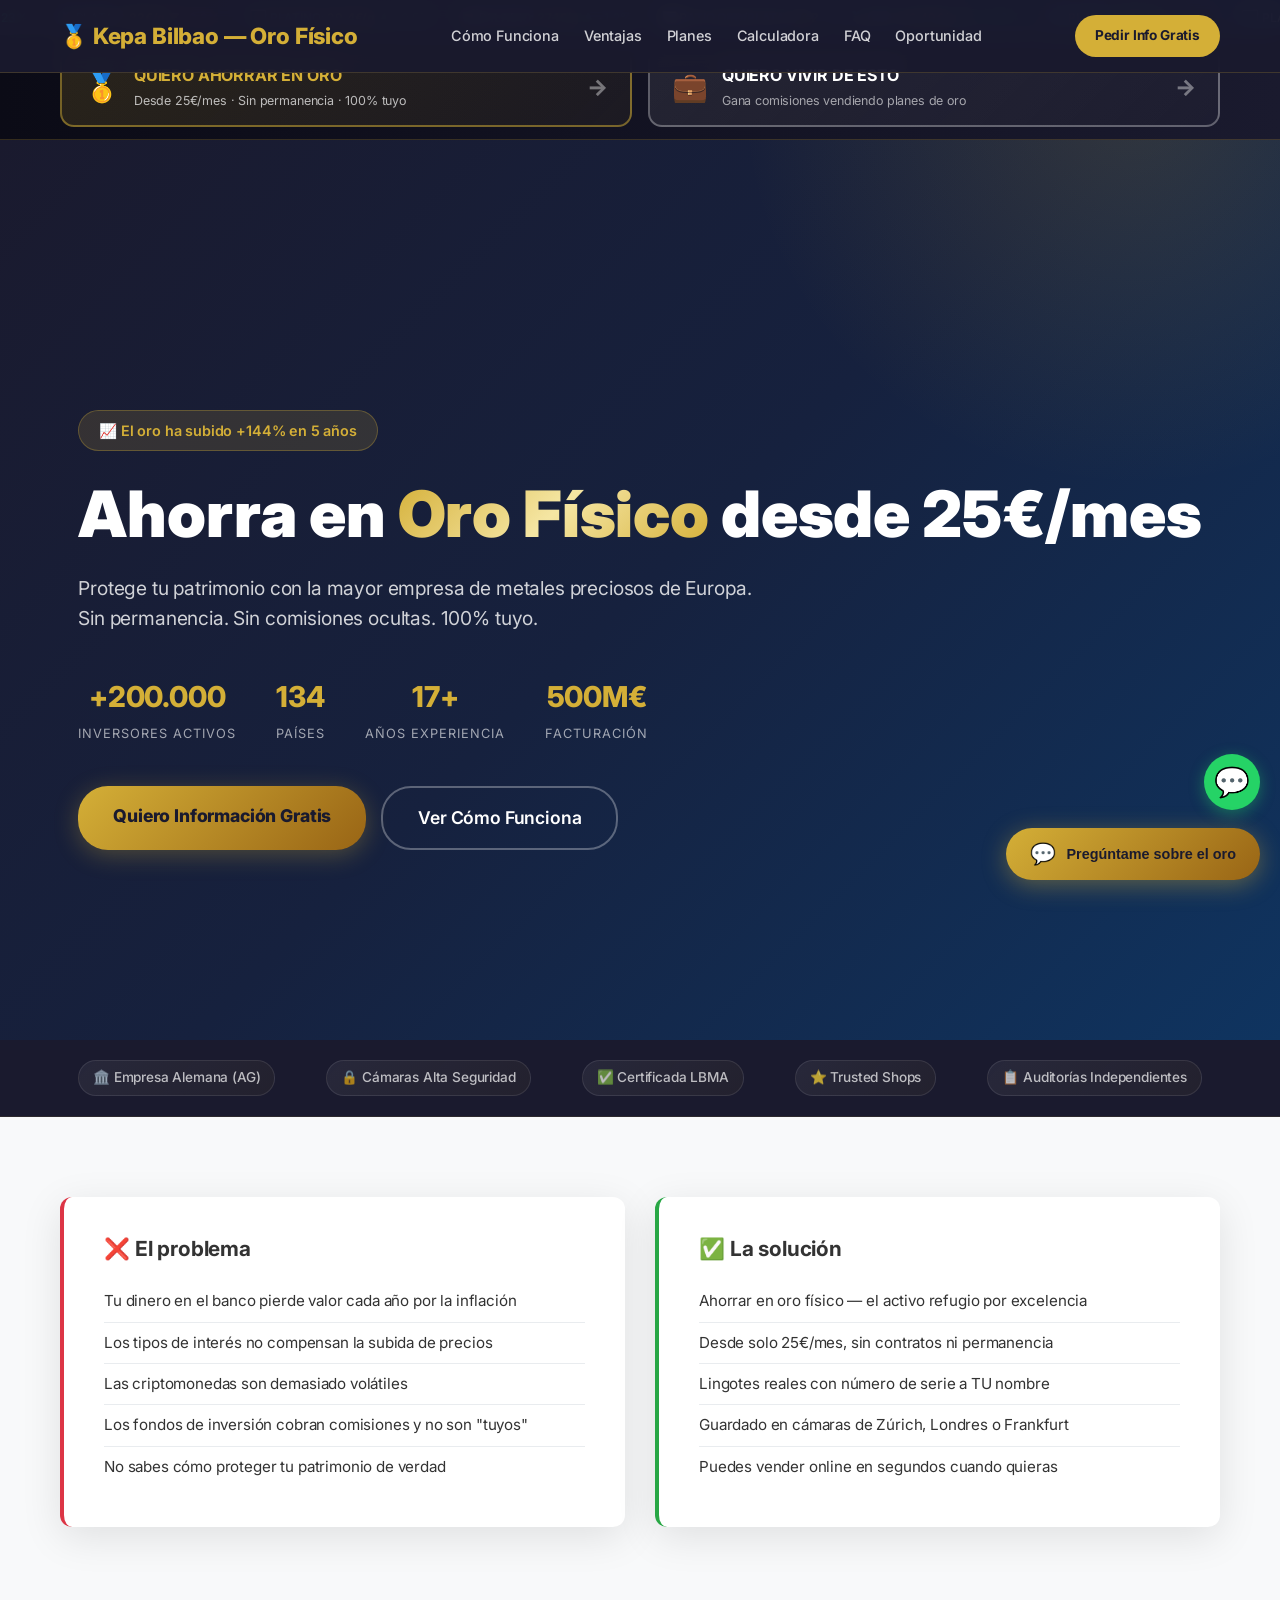
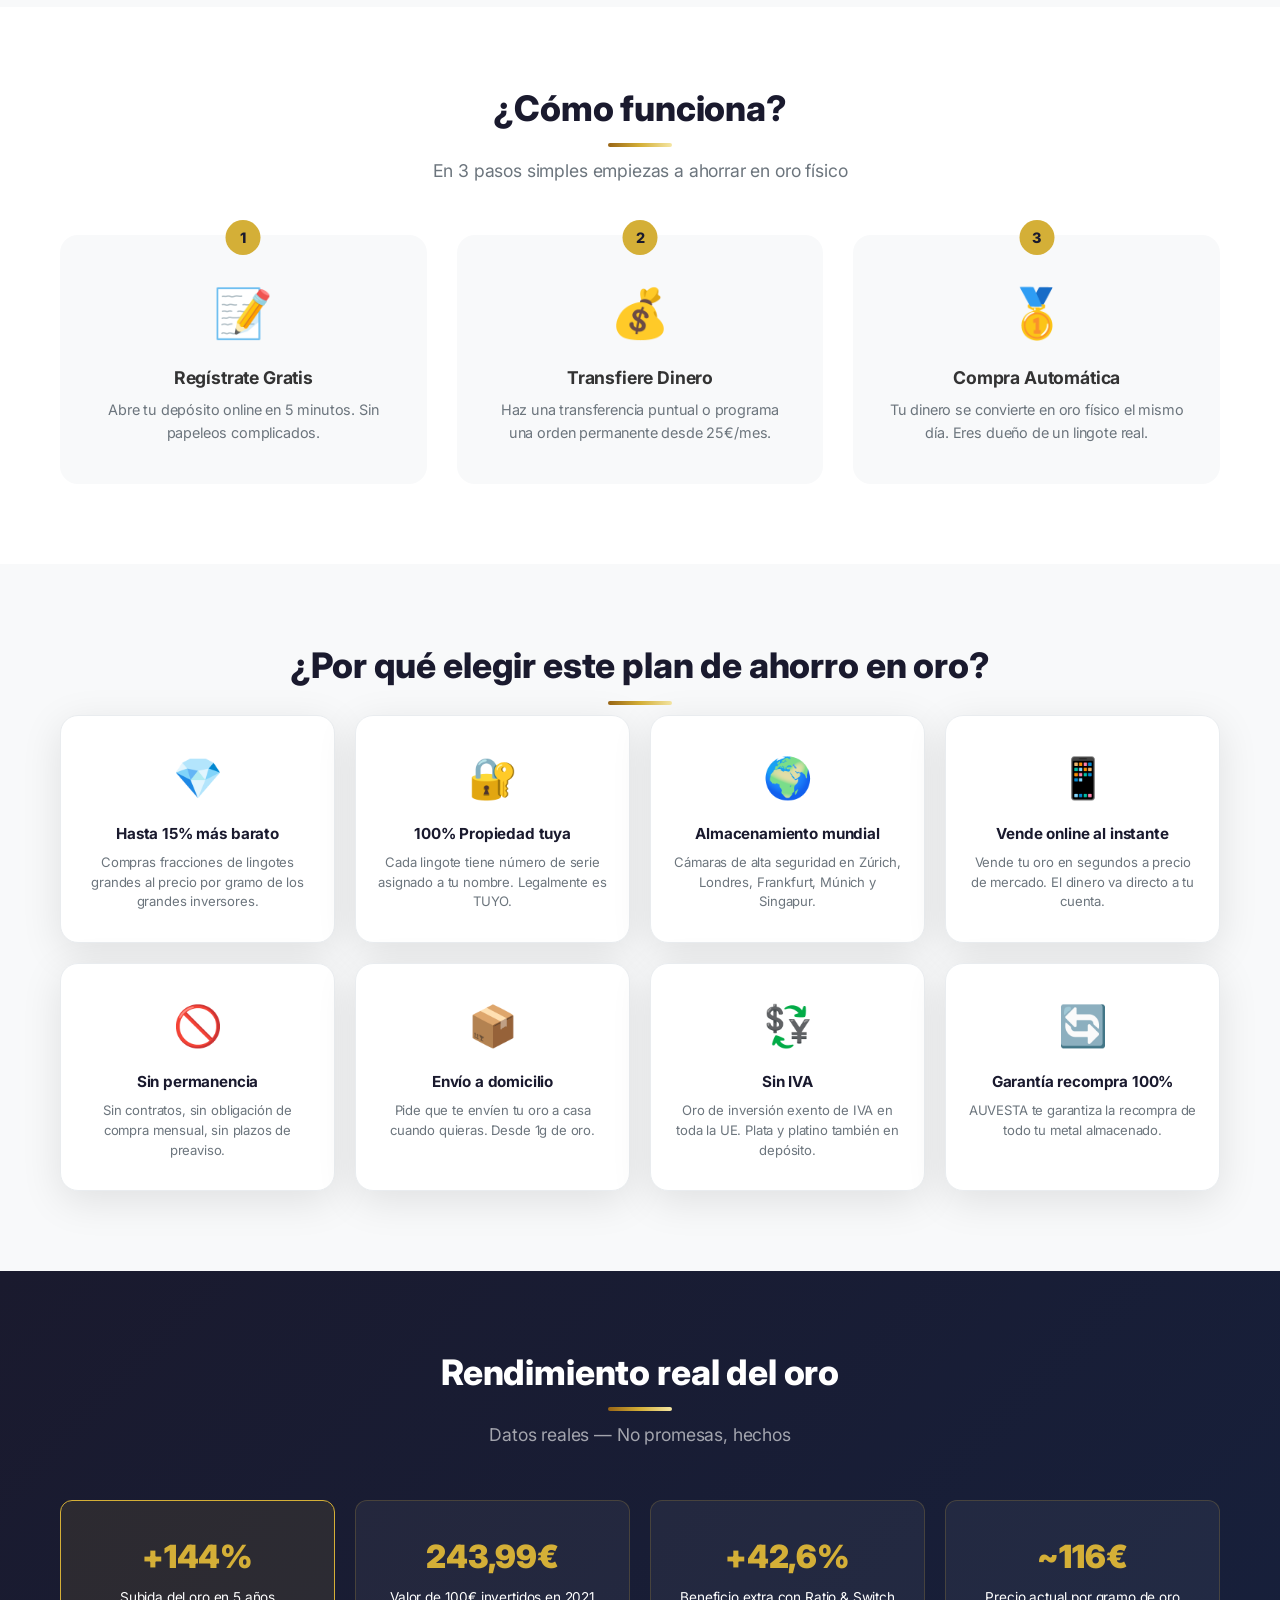
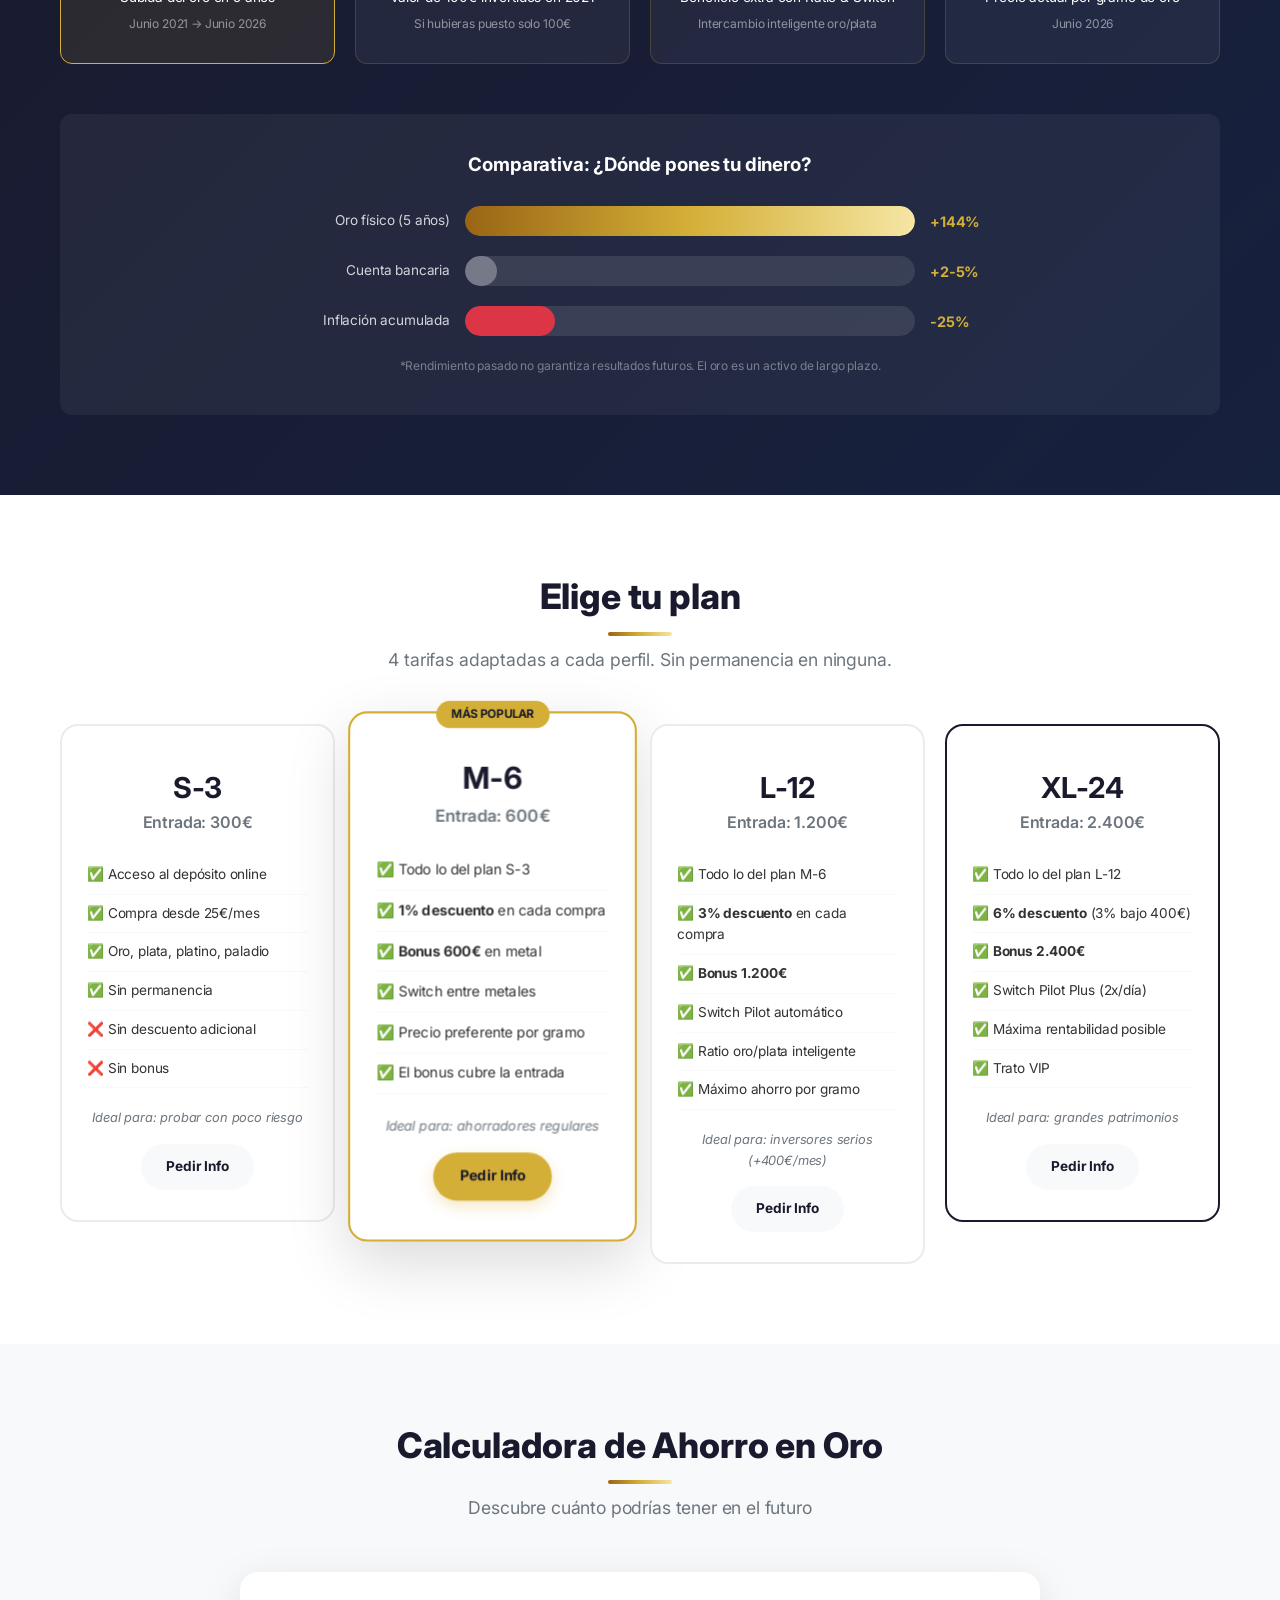
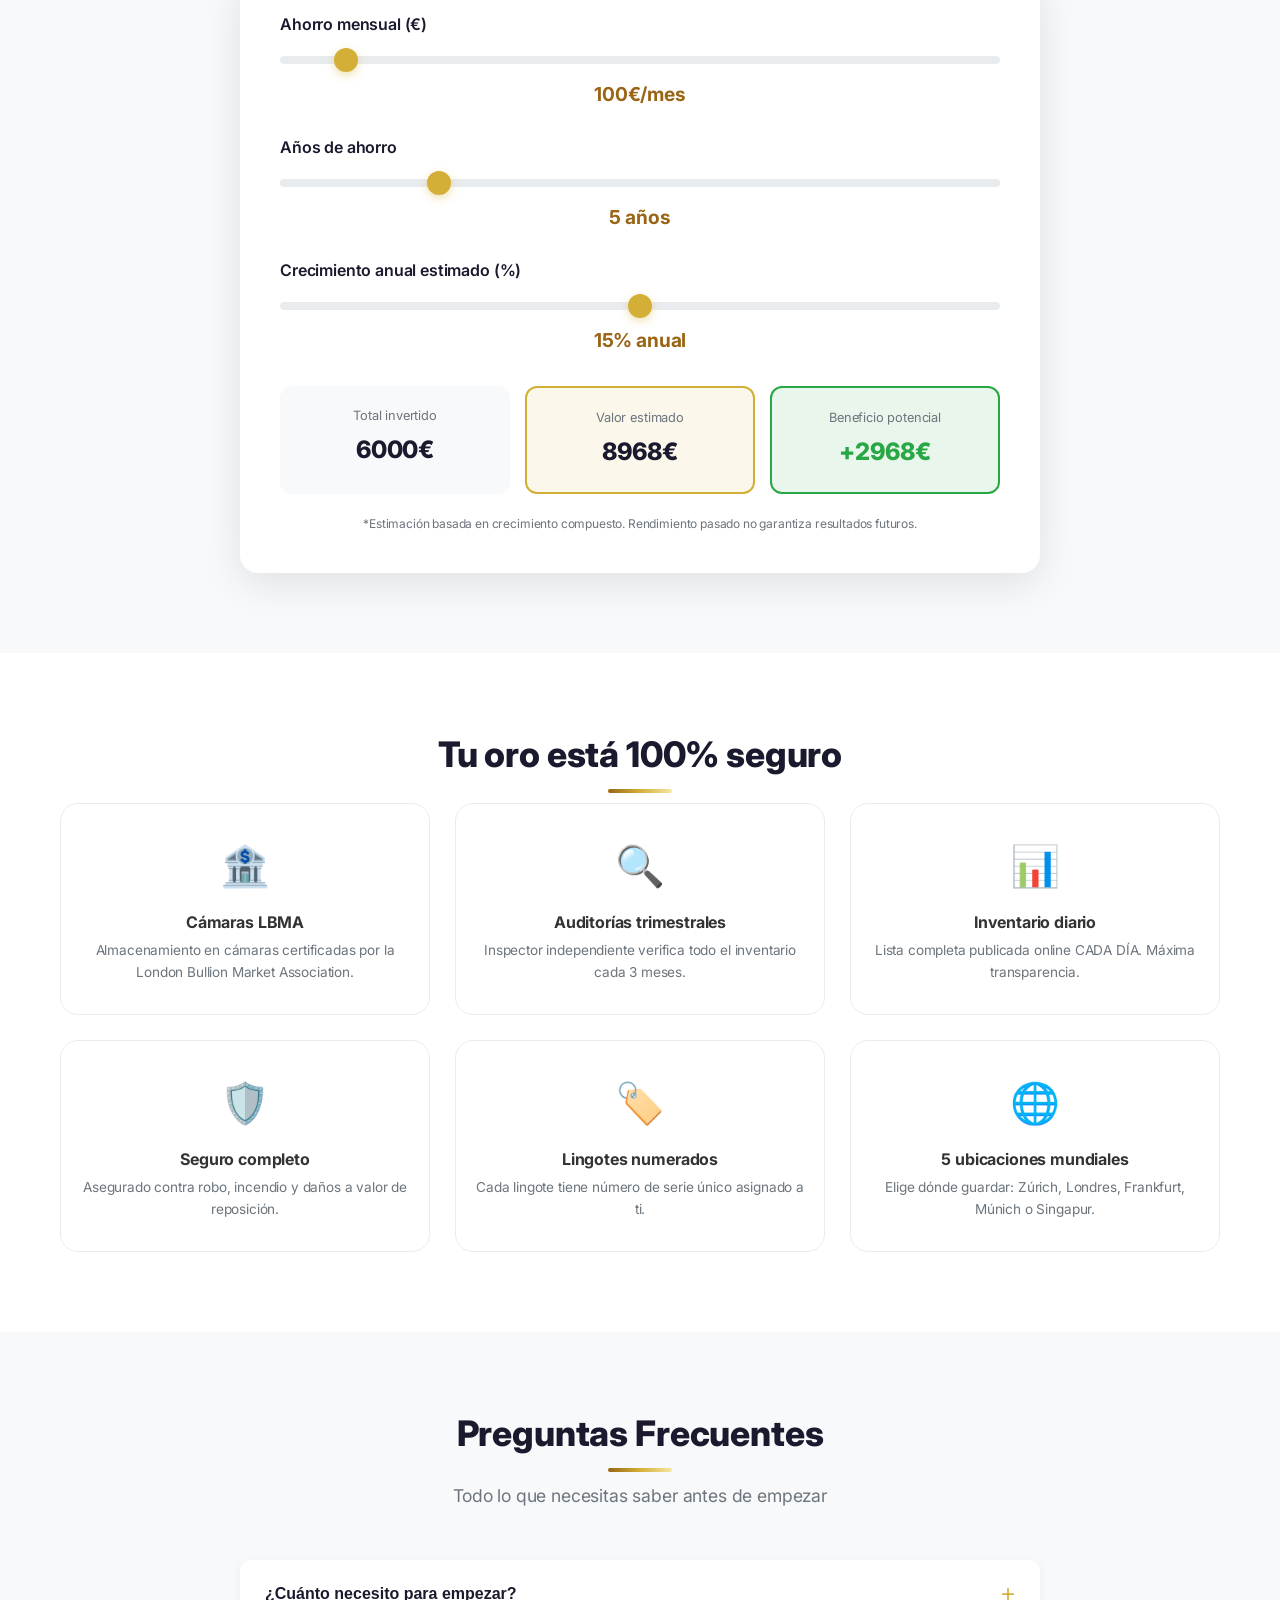
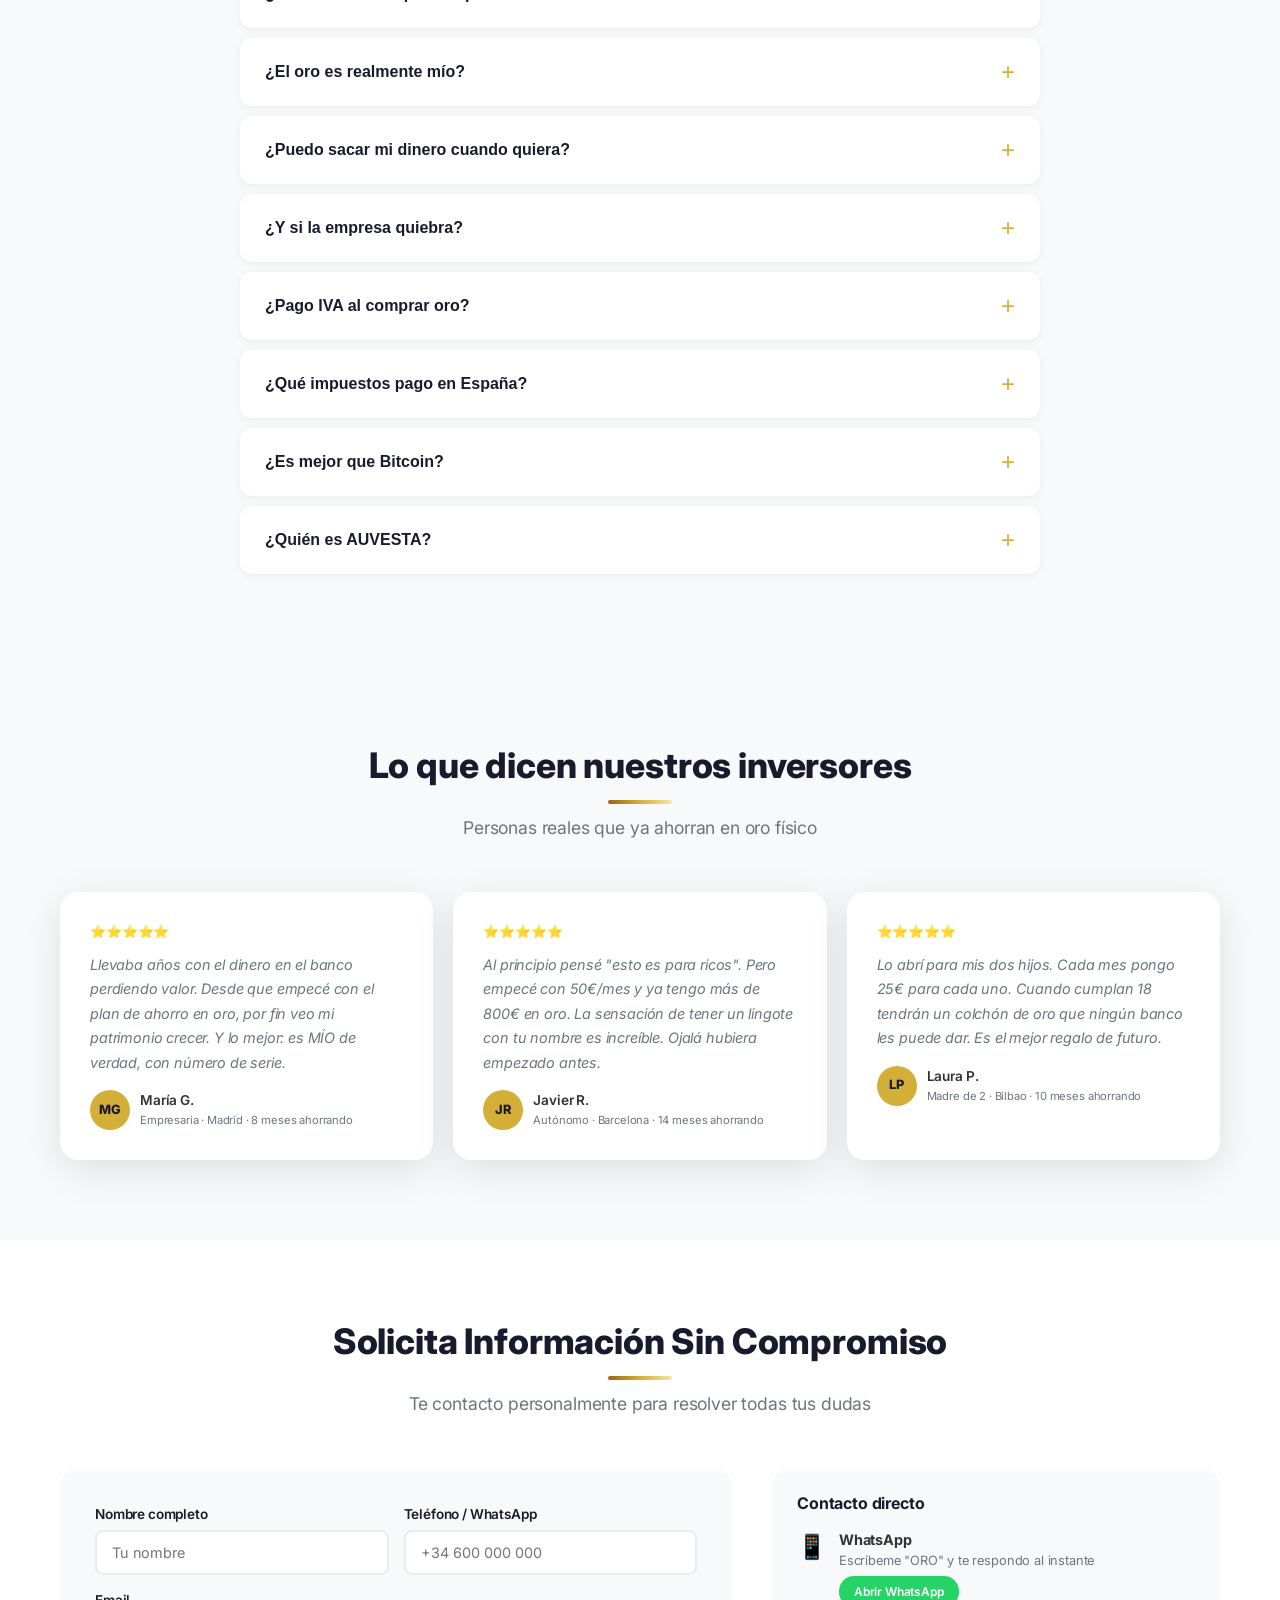
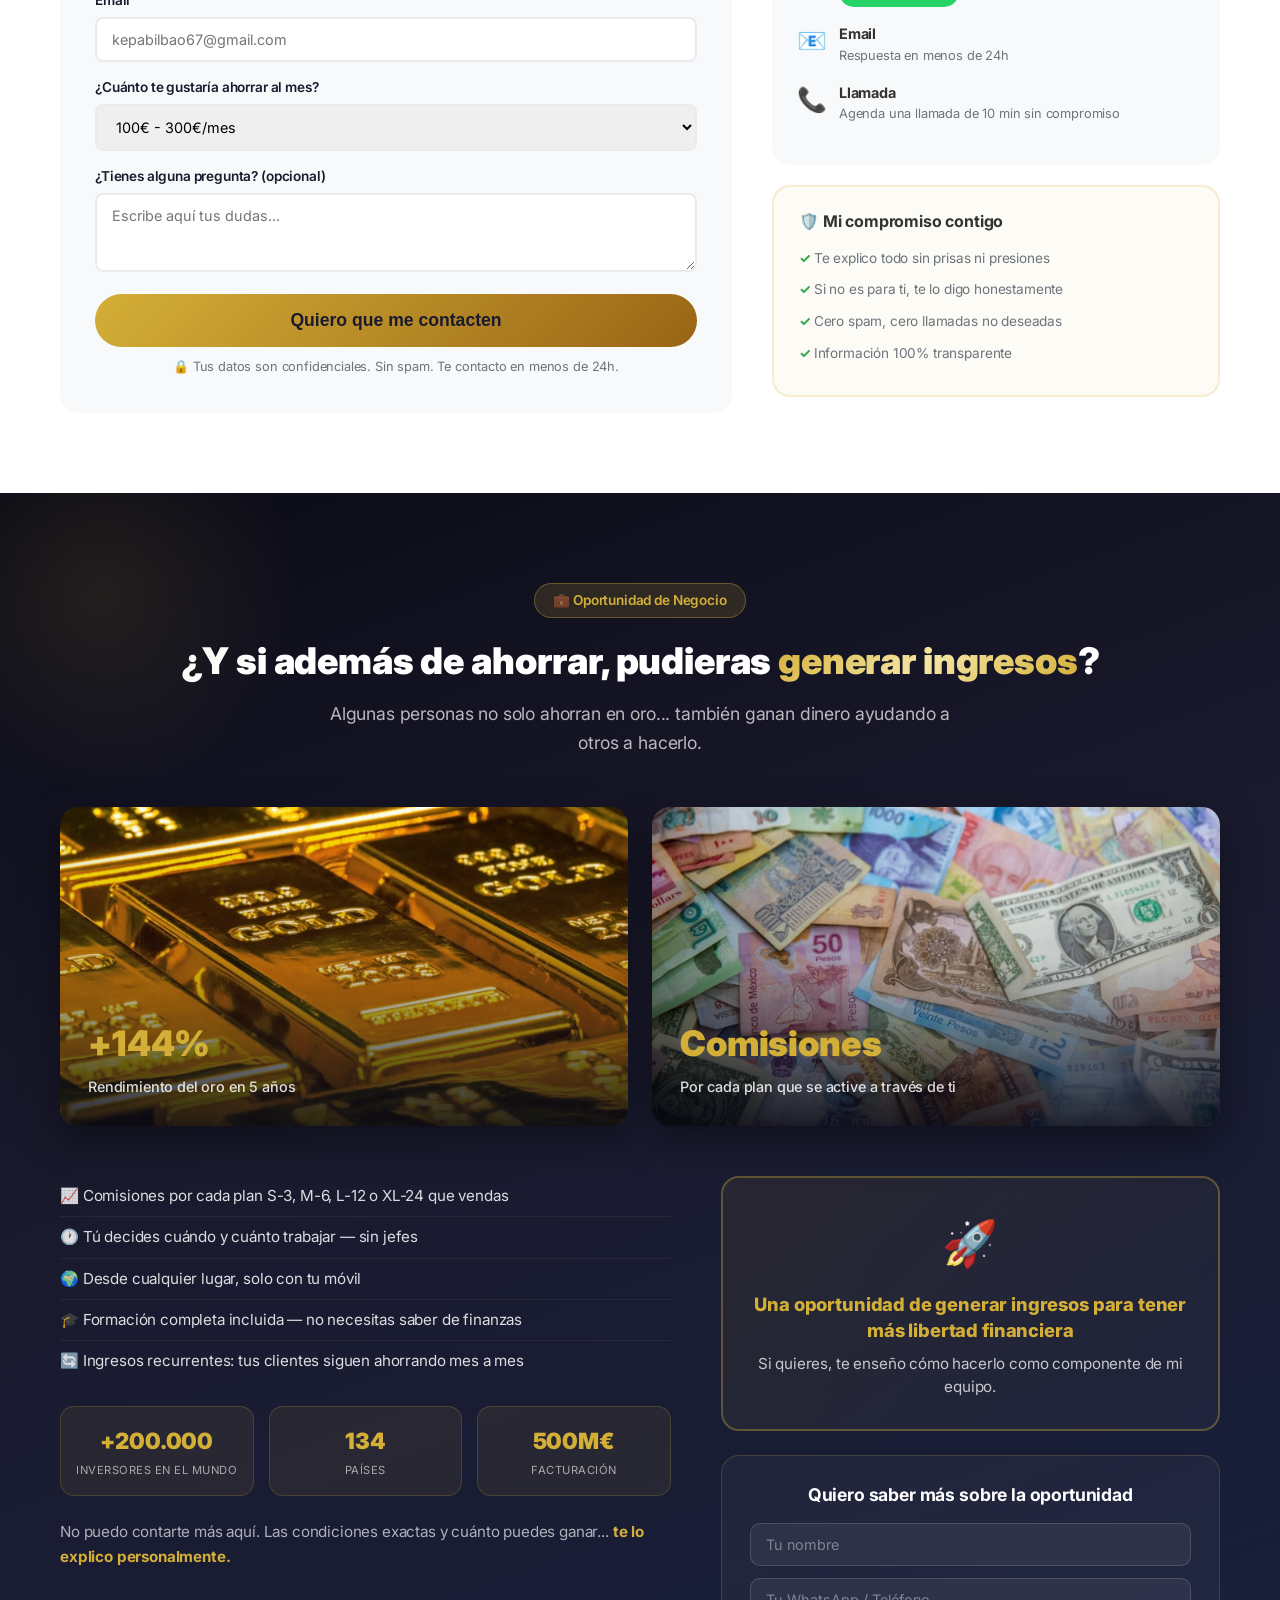
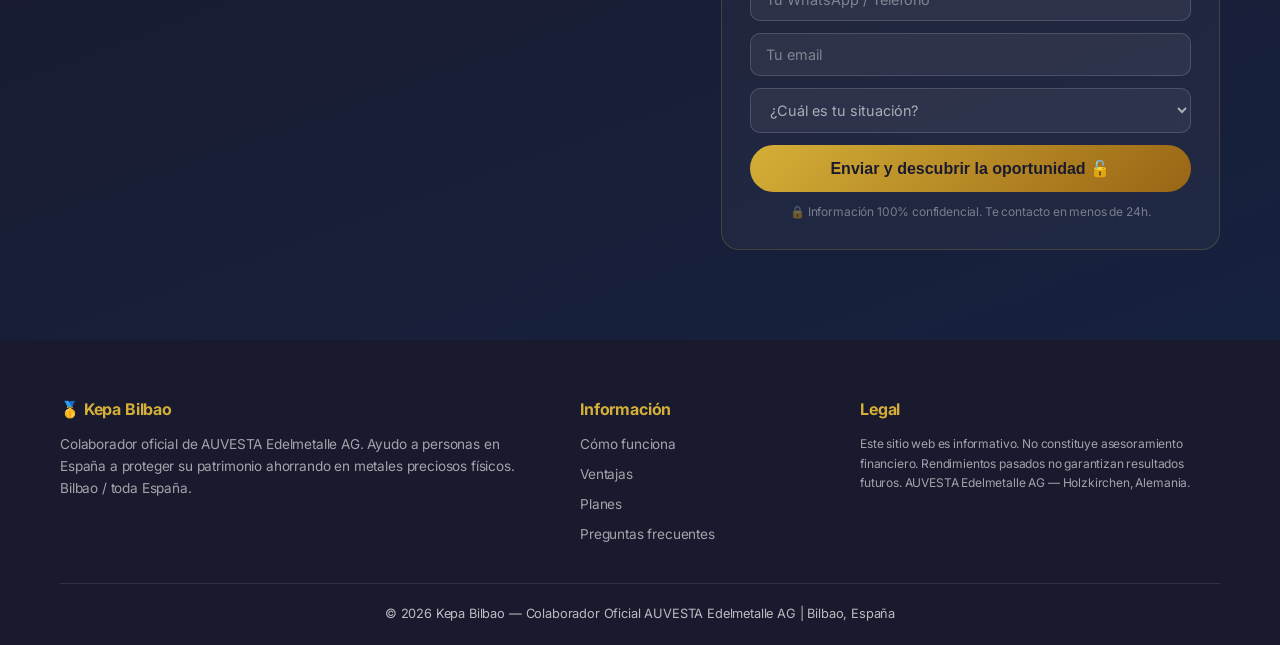
==== commit 62e7dce6: "Barra doble CTA arriba + cambiar candado por mensaje de libertad financiera" ====
--- a/index.html
+++ b/index.html
@@ -182,26 +182,17 @@
     14. CHATBOT IA - Asistente flotante
     ============================================== -->
 
-    <!-- TICKER PRECIOS METALES EN VIVO (TradingView - datos reales) -->
-    <div class="gold-ticker-live">
-        <div class="tradingview-widget-container">
-            <div class="tradingview-widget-container__widget"></div>
-            <script type="text/javascript" src="https://s3.tradingview.com/external-embedding/embed-widget-ticker-tape.js" async>
-            {
-                "symbols": [
-                    { "description": "🥇 Oro (EUR)", "proName": "OANDA:XAUEUR" },
-                    { "description": "🥈 Plata (EUR)", "proName": "OANDA:XAGEUR" },
-                    { "description": "⬜ Platino", "proName": "OANDA:XPTUSD" },
-                    { "description": "🔲 Paladio", "proName": "OANDA:XPDUSD" },
-                    { "description": "🥇 Oro (USD)", "proName": "TVC:GOLD" }
-                ],
-                "showSymbolLogo": false,
-                "isTransparent": true,
-                "displayMode": "adaptive",
-                "colorTheme": "dark",
-                "locale": "es"
-            }
-            </script>
+    <!-- TICKER PRECIO ORO EN VIVO -->
+    <div class="gold-ticker">
+        <div class="ticker-content">
+            <span class="ticker-item">🥇 ORO: <span class="price">116,49€/g</span> <span class="change-up">▲ +0,23%</span></span>
+            <span class="ticker-item">🥈 PLATA: <span class="price">1,82€/g</span> <span class="change-down">▼ -0,8%</span></span>
+            <span class="ticker-item">⬜ PLATINO: <span class="price">29,4€/g</span> <span class="change-up">▲ +0,5%</span></span>
+            <span class="ticker-item">🔲 PALADIO: <span class="price">27,1€/g</span> <span class="change-up">▲ +1,2%</span></span>
+            <span class="ticker-item">📊 RATIO ORO/PLATA: <span class="price">66.2</span></span>
+            <span class="ticker-item">🥇 ORO: <span class="price">116,49€/g</span> <span class="change-up">▲ +0,23%</span></span>
+            <span class="ticker-item">🥈 PLATA: <span class="price">1,82€/g</span> <span class="change-down">▼ -0,8%</span></span>
+            <span class="ticker-item">⬜ PLATINO: <span class="price">29,4€/g</span> <span class="change-up">▲ +0,5%</span></span>
         </div>
     </div>
 
@@ -226,13 +217,12 @@
         <div class="container">
             <div class="logo">🥇 Kepa Bilbao — Oro Físico</div>
             <nav class="nav">
-                <a href="#precios-vivo">Precios en Vivo</a>
-                <a href="#metales">Metales</a>
                 <a href="#como-funciona">Cómo Funciona</a>
                 <a href="#ventajas">Ventajas</a>
                 <a href="#planes">Planes</a>
                 <a href="#calculadora">Calculadora</a>
                 <a href="#faq">FAQ</a>
+                <a href="#equipo">Oportunidad</a>
             </nav>
             <a href="#contacto" class="btn-header">Pedir Info Gratis</a>
         </div>
@@ -242,28 +232,18 @@
     <section class="hero">
         <div class="hero-overlay"></div>
         <div class="container hero-content">
-            <div class="hero-grid">
-                <div class="hero-text">
-                    <div class="hero-badge">📈 El oro ha subido +144% en 5 años</div>
-                    <h1>Ahorra en <span class="gold-text">Oro Físico</span> desde 25€/mes</h1>
-                    <p class="hero-subtitle">Protege tu patrimonio con la mayor empresa de metales preciosos de Europa. Sin permanencia. Sin comisiones ocultas. 100% tuyo.</p>
-                    <div class="hero-stats">
-                        <div class="stat"><span class="stat-number">+200.000</span><span class="stat-label">Inversores activos</span></div>
-                        <div class="stat"><span class="stat-number">134</span><span class="stat-label">Países</span></div>
-                        <div class="stat"><span class="stat-number">17+</span><span class="stat-label">Años experiencia</span></div>
-                        <div class="stat"><span class="stat-number">500M€</span><span class="stat-label">Facturación</span></div>
-                    </div>
-                    <div class="hero-cta">
-                        <a href="#contacto" class="btn-primary">Quiero Información Gratis</a>
-                        <a href="#como-funciona" class="btn-secondary">Ver Cómo Funciona</a>
-                    </div>
-                </div>
-                <div class="hero-photo">
-                    <div class="hero-photo-frame">
-                        <img src="images/kepa.jpg" alt="Kepa Bilbao, tu asesor de ahorro en oro físico, sujetando un lingote de oro" loading="eager">
-                    </div>
-                    <div class="hero-photo-tag">🥇 Kepa Bilbao · Tu asesor de confianza</div>
-                </div>
+            <div class="hero-badge">📈 El oro ha subido +144% en 5 años</div>
+            <h1>Ahorra en <span class="gold-text">Oro Físico</span> desde 25€/mes</h1>
+            <p class="hero-subtitle">Protege tu patrimonio con la mayor empresa de metales preciosos de Europa. Sin permanencia. Sin comisiones ocultas. 100% tuyo.</p>
+            <div class="hero-stats">
+                <div class="stat"><span class="stat-number">+200.000</span><span class="stat-label">Inversores activos</span></div>
+                <div class="stat"><span class="stat-number">134</span><span class="stat-label">Países</span></div>
+                <div class="stat"><span class="stat-number">17+</span><span class="stat-label">Años experiencia</span></div>
+                <div class="stat"><span class="stat-number">500M€</span><span class="stat-label">Facturación</span></div>
+            </div>
+            <div class="hero-cta">
+                <a href="#contacto" class="btn-primary">Quiero Información Gratis</a>
+                <a href="#como-funciona" class="btn-secondary">Ver Cómo Funciona</a>
             </div>
         </div>
     </section>
@@ -337,28 +317,6 @@
         </div>
     </section>
 
-    <!-- GALERIA METALES FISICOS -->
-    <section class="metals-gallery" id="metales">
-        <div class="container">
-            <h2>El metal que vas a <span class="gold-text">tener en tus manos</span></h2>
-            <p class="section-subtitle">Oro, plata y platino físico real, guardado con máxima seguridad a tu nombre</p>
-            <div class="gallery-grid">
-                <figure class="gallery-item">
-                    <img src="images/oro.jpg" alt="Lingotes y monedas de oro físico de inversión" loading="lazy">
-                    <figcaption><span class="gallery-emoji">🥇</span> Oro físico<small>Lingotes y monedas con número de serie a tu nombre</small></figcaption>
-                </figure>
-                <figure class="gallery-item">
-                    <img src="images/plata.jpg" alt="Monedas y lingotes de plata, platino y paladio" loading="lazy">
-                    <figcaption><span class="gallery-emoji">🥈</span> Plata, platino y paladio<small>Diversifica tu ahorro entre varios metales</small></figcaption>
-                </figure>
-                <figure class="gallery-item">
-                    <img src="images/caja-fuerte.jpg" alt="Caja fuerte de alta seguridad para metales preciosos" loading="lazy">
-                    <figcaption><span class="gallery-emoji">🔒</span> Máxima seguridad<small>Cámaras LBMA en Zúrich, Londres y Frankfurt</small></figcaption>
-                </figure>
-            </div>
-        </div>
-    </section>
-
     <!-- RENDIMIENTO -->
     <section class="performance">
         <div class="container">
@@ -379,80 +337,6 @@
                 </div>
                 <p class="disclaimer">*Rendimiento pasado no garantiza resultados futuros. El oro es un activo de largo plazo.</p>
             </div>
-        </div>
-    </section>
-
-    <!-- PRECIOS EN VIVO (Gráficos reales TradingView) -->
-    <section class="live-prices" id="precios-vivo">
-        <div class="container">
-            <h2>Precios del Oro, Plata y Platino <span class="gold-text">en Vivo</span></h2>
-            <p class="section-subtitle">Cotizaciones reales del mercado mundial, actualizadas en tiempo real</p>
-            <div class="charts-grid">
-                <div class="chart-card">
-                    <div class="chart-card-head">🥇 Oro (EUR)</div>
-                    <div class="chart-embed">
-                        <div class="tradingview-widget-container">
-                            <div class="tradingview-widget-container__widget"></div>
-                            <script type="text/javascript" src="https://s3.tradingview.com/external-embedding/embed-widget-mini-symbol-overview.js" async>
-                            {
-                                "symbol": "OANDA:XAUEUR",
-                                "width": "100%",
-                                "height": "100%",
-                                "locale": "es",
-                                "dateRange": "12M",
-                                "colorTheme": "dark",
-                                "isTransparent": true,
-                                "autosize": true,
-                                "chartOnly": false
-                            }
-                            </script>
-                        </div>
-                    </div>
-                </div>
-                <div class="chart-card">
-                    <div class="chart-card-head">🥈 Plata (EUR)</div>
-                    <div class="chart-embed">
-                        <div class="tradingview-widget-container">
-                            <div class="tradingview-widget-container__widget"></div>
-                            <script type="text/javascript" src="https://s3.tradingview.com/external-embedding/embed-widget-mini-symbol-overview.js" async>
-                            {
-                                "symbol": "OANDA:XAGEUR",
-                                "width": "100%",
-                                "height": "100%",
-                                "locale": "es",
-                                "dateRange": "12M",
-                                "colorTheme": "dark",
-                                "isTransparent": true,
-                                "autosize": true,
-                                "chartOnly": false
-                            }
-                            </script>
-                        </div>
-                    </div>
-                </div>
-                <div class="chart-card">
-                    <div class="chart-card-head">⬜ Platino (USD)</div>
-                    <div class="chart-embed">
-                        <div class="tradingview-widget-container">
-                            <div class="tradingview-widget-container__widget"></div>
-                            <script type="text/javascript" src="https://s3.tradingview.com/external-embedding/embed-widget-mini-symbol-overview.js" async>
-                            {
-                                "symbol": "OANDA:XPTUSD",
-                                "width": "100%",
-                                "height": "100%",
-                                "locale": "es",
-                                "dateRange": "12M",
-                                "colorTheme": "dark",
-                                "isTransparent": true,
-                                "autosize": true,
-                                "chartOnly": false
-                            }
-                            </script>
-                        </div>
-                    </div>
-                </div>
-            </div>
-            <p class="charts-note">📊 Datos de mercado en tiempo real vía TradingView. El oro y la plata se muestran en euros (EUR); el platino en dólares (USD).</p>
         </div>
     </section>
 
@@ -556,11 +440,7 @@
             <p class="section-subtitle">Te contacto personalmente para resolver todas tus dudas</p>
             <div class="contact-grid">
                 <div class="contact-form-wrapper">
-                    <form id="contact-form" class="contact-form" name="contact" method="POST" data-netlify="true" netlify-honeypot="bot-field">
-                        <!-- Necesario para Netlify Forms -->
-                        <input type="hidden" name="form-name" value="contact">
-                        <!-- Campo anti-spam (oculto para humanos) -->
-                        <p class="hidden-field" style="display:none;"><label>No rellenar este campo: <input name="bot-field"></label></p>
+                    <form id="contact-form" class="contact-form">
                         <div class="form-row">
                             <div class="form-group"><label for="name">Nombre completo</label><input type="text" id="name" name="name" placeholder="Tu nombre" required></div>
                             <div class="form-group"><label for="phone">Teléfono / WhatsApp</label><input type="tel" id="phone" name="phone" placeholder="+34 600 000 000" required></div>
@@ -580,6 +460,81 @@
         </div>
     </section>
 
+    <!-- ÚNETE AL EQUIPO (sección de captación de colaboradores) -->
+    <section class="join-team" id="equipo">
+        <div class="container">
+            <div class="team-header">
+                <div class="team-badge">💼 Oportunidad de Negocio</div>
+                <h2>¿Y si además de ahorrar, pudieras <span class="gold-text">generar ingresos</span>?</h2>
+                <p class="team-hook">Algunas personas no solo ahorran en oro... también ganan dinero ayudando a otros a hacerlo.</p>
+            </div>
+
+            <!-- Dos imágenes con datos -->
+            <div class="team-images-grid">
+                <div class="team-img-card">
+                    <img src="images/lingotes-equipo.jpg" alt="Lingotes de oro físico apilados - inversión real" loading="lazy">
+                    <div class="team-img-overlay">
+                        <span class="team-img-stat">+144%</span>
+                        <span class="team-img-label">Rendimiento del oro en 5 años</span>
+                    </div>
+                </div>
+                <div class="team-img-card">
+                    <img src="images/dinero.jpg" alt="Comisiones y ganancias por cada plan vendido" loading="lazy">
+                    <div class="team-img-overlay">
+                        <span class="team-img-stat">Comisiones</span>
+                        <span class="team-img-label">Por cada plan que se active a través de ti</span>
+                    </div>
+                </div>
+            </div>
+
+            <!-- Datos clave + formulario -->
+            <div class="team-content">
+                <div class="team-text">
+                    <ul class="team-hints">
+                        <li>📈 Comisiones por cada plan S-3, M-6, L-12 o XL-24 que vendas</li>
+                        <li>🕐 Tú decides cuándo y cuánto trabajar — sin jefes</li>
+                        <li>🌍 Desde cualquier lugar, solo con tu móvil</li>
+                        <li>🎓 Formación completa incluida — no necesitas saber de finanzas</li>
+                        <li>🔄 Ingresos recurrentes: tus clientes siguen ahorrando mes a mes</li>
+                    </ul>
+                    <div class="team-data-box">
+                        <div class="team-data-item"><span class="team-data-num">+200.000</span><span class="team-data-label">Inversores en el mundo</span></div>
+                        <div class="team-data-item"><span class="team-data-num">134</span><span class="team-data-label">Países</span></div>
+                        <div class="team-data-item"><span class="team-data-num">500M€</span><span class="team-data-label">Facturación</span></div>
+                    </div>
+                    <p class="team-mystery">No puedo contarte más aquí. Las condiciones exactas y cuánto puedes ganar... <strong>te lo explico personalmente.</strong></p>
+                </div>
+                <div class="team-form-wrapper">
+                    <div class="team-card-opportunity">
+                        <div class="opportunity-icon">🚀</div>
+                        <h4>Una oportunidad de generar ingresos para tener más libertad financiera</h4>
+                        <p>Si quieres, te enseño cómo hacerlo como componente de mi equipo.</p>
+                    </div>
+                    <form id="team-form" class="team-form" name="equipo" method="POST" data-netlify="true" netlify-honeypot="bot-field-team">
+                        <input type="hidden" name="form-name" value="equipo">
+                        <p style="display:none;"><label>No rellenar: <input name="bot-field-team"></label></p>
+                        <h4>Quiero saber más sobre la oportunidad</h4>
+                        <div class="form-group"><input type="text" name="nombre" placeholder="Tu nombre" required></div>
+                        <div class="form-group"><input type="tel" name="telefono" placeholder="Tu WhatsApp / Teléfono" required></div>
+                        <div class="form-group"><input type="email" name="email" placeholder="Tu email" required></div>
+                        <div class="form-group">
+                            <select name="situacion">
+                                <option value="" disabled selected>¿Cuál es tu situación?</option>
+                                <option value="empleado">Empleado/a (busco extra)</option>
+                                <option value="autonomo">Autónomo/a</option>
+                                <option value="desempleado">En búsqueda de empleo</option>
+                                <option value="emprendedor">Emprendedor/a</option>
+                                <option value="otro">Otra</option>
+                            </select>
+                        </div>
+                        <button type="submit" class="btn-team">Enviar y descubrir la oportunidad 🔓</button>
+                        <p class="form-note">🔒 Información 100% confidencial. Te contacto en menos de 24h.</p>
+                    </form>
+                </div>
+            </div>
+        </div>
+    </section>
+
     <!-- FOOTER -->
     <footer class="footer">
         <div class="container">
@@ -621,7 +576,6 @@
     <script src="error-handler.js"></script>
     <script src="app-integration.js"></script>
     <script src="chatbot-ia.js"></script>
-    <script src="interactive.js"></script>
     
     <!-- Script de mejoras UX -->
     <script>
--- a/styles.css
+++ b/styles.css
@@ -2031,6 +2031,88 @@
 
 
 /* ========================================================
+   SECCION UNETE AL EQUIPO (oportunidad de negocio)
+======================================================== */
+.join-team {
+    padding: 90px 0;
+    background: linear-gradient(160deg, #0b0b16 0%, #1a1a2e 40%, #16213e 100%);
+    position: relative;
+    overflow: hidden;
+}
+.join-team::before {
+    content: '';
+    position: absolute;
+    top: -100px;
+    left: -100px;
+    width: 400px;
+    height: 400px;
+    background: radial-gradient(circle, rgba(212,175,55,0.10) 0%, transparent 70%);
+    border-radius: 50%;
+}
+.team-header { text-align: center; margin-bottom: 50px; }
+.team-badge { display: inline-block; background: rgba(212,175,55,0.15); border: 1px solid rgba(212,175,55,0.35); color: #D4AF37; padding: 6px 18px; border-radius: 20px; font-size: 0.85rem; font-weight: 600; margin-bottom: 20px; }
+.join-team h2 { color: #fff; font-size: clamp(1.7rem,3.5vw,2.3rem); font-weight: 900; margin-bottom: 16px; line-height: 1.25; }
+.team-hook { color: rgba(255,255,255,0.7); font-size: 1.1rem; max-width: 650px; margin: 0 auto; line-height: 1.6; }
+.team-images-grid { display: grid; grid-template-columns: 1fr 1fr; gap: 24px; margin-bottom: 50px; }
+.team-img-card { position: relative; border-radius: 18px; overflow: hidden; aspect-ratio: 16/9; box-shadow: 0 15px 40px rgba(0,0,0,0.4); }
+.team-img-card img { width: 100%; height: 100%; object-fit: cover; display: block; transition: transform 0.6s ease; }
+.team-img-card:hover img { transform: scale(1.05); }
+.team-img-overlay { position: absolute; inset: 0; background: linear-gradient(to top, rgba(10,10,20,0.88) 0%, rgba(10,10,20,0.2) 50%, transparent 100%); display: flex; flex-direction: column; justify-content: flex-end; padding: 28px; }
+.team-img-stat { font-size: 2.2rem; font-weight: 900; color: #D4AF37; margin-bottom: 4px; }
+.team-img-label { font-size: 0.9rem; color: rgba(255,255,255,0.85); font-weight: 500; }
+.team-content { display: grid; grid-template-columns: 1.1fr 0.9fr; gap: 50px; align-items: start; }
+.team-hints { margin-bottom: 24px; }
+.team-hints li { padding: 8px 0; color: rgba(255,255,255,0.85); font-size: 0.95rem; border-bottom: 1px solid rgba(255,255,255,0.06); }
+.team-hints li:last-child { border-bottom: none; }
+.team-data-box { display: grid; grid-template-columns: repeat(3,1fr); gap: 15px; margin-bottom: 24px; }
+.team-data-item { background: rgba(212,175,55,0.08); border: 1px solid rgba(212,175,55,0.2); border-radius: 14px; padding: 16px 12px; text-align: center; }
+.team-data-num { display: block; font-size: 1.4rem; font-weight: 900; color: #D4AF37; margin-bottom: 3px; }
+.team-data-label { display: block; font-size: 0.7rem; color: rgba(255,255,255,0.6); text-transform: uppercase; letter-spacing: 0.5px; }
+.team-mystery { color: rgba(255,255,255,0.65); font-size: 0.95rem; margin-bottom: 20px; line-height: 1.6; }
+.team-mystery strong { color: #D4AF37; }
+.team-card-mystery { background: rgba(255,255,255,0.03); border: 1px dashed rgba(212,175,55,0.35); border-radius: 18px; padding: 28px; text-align: center; margin-bottom: 24px; }
+.mystery-icon { font-size: 2.5rem; margin-bottom: 10px; }
+.team-card-mystery p { color: #D4AF37; font-weight: 700; font-size: 1rem; margin-bottom: 4px; }
+.team-card-mystery span { color: rgba(255,255,255,0.5); font-size: 0.8rem; }
+.team-form { background: rgba(255,255,255,0.04); border: 1px solid rgba(212,175,55,0.2); border-radius: 18px; padding: 28px; }
+.team-form h4 { color: #fff; font-size: 1.1rem; margin-bottom: 18px; text-align: center; }
+.team-form .form-group { margin-bottom: 12px; }
+.team-form input, .team-form select { width: 100%; padding: 12px 15px; border: 1px solid rgba(255,255,255,0.15); border-radius: 10px; background: rgba(255,255,255,0.06); color: #fff; font-size: 0.9rem; font-family: inherit; transition: border-color 0.3s; }
+.team-form input::placeholder { color: rgba(255,255,255,0.4); }
+.team-form select { color: rgba(255,255,255,0.6); }
+.team-form select option { background: #1a1a2e; color: #fff; }
+.team-form input:focus, .team-form select:focus { border-color: #D4AF37; outline: none; }
+.btn-team { display: block; width: 100%; padding: 14px; background: linear-gradient(135deg, #D4AF37, #996515); color: #1a1a2e; border: none; border-radius: 25px; font-size: 1rem; font-weight: 800; cursor: pointer; margin-top: 8px; transition: transform 0.3s, box-shadow 0.3s; }
+.btn-team:hover { transform: translateY(-2px); box-shadow: 0 8px 25px rgba(212,175,55,0.4); }
+.team-form .form-note { text-align: center; color: rgba(255,255,255,0.4); font-size: 0.75rem; margin-top: 10px; }
+@media (max-width: 768px) { .team-content { grid-template-columns: 1fr; gap: 30px; } .team-images-grid { grid-template-columns: 1fr; } .join-team { padding: 60px 0; } .team-data-box { grid-template-columns: 1fr; } }
+
+
+
+/* Tarjeta OPORTUNIDAD (reemplaza al candado) */
+.team-card-opportunity {
+    background: linear-gradient(135deg, rgba(212,175,55,0.08), rgba(255,255,255,0.03));
+    border: 2px solid rgba(212,175,55,0.35);
+    border-radius: 18px;
+    padding: 30px;
+    text-align: center;
+    margin-bottom: 24px;
+}
+.opportunity-icon { font-size: 2.8rem; margin-bottom: 12px; }
+.team-card-opportunity h4 {
+    color: #D4AF37;
+    font-size: 1.15rem;
+    font-weight: 800;
+    margin-bottom: 10px;
+    line-height: 1.4;
+}
+.team-card-opportunity p {
+    color: rgba(255,255,255,0.75);
+    font-size: 0.95rem;
+    line-height: 1.5;
+}
+
+/* ========================================================
    BARRA DOBLE CTA (COMPRA + OPORTUNIDAD) — arriba del hero
 ======================================================== */
 .dual-cta-bar {
@@ -2066,49 +2148,27 @@
 }
 .dual-cta:hover::before { left: 130%; }
 .dual-cta:hover { transform: translateY(-2px); }
-
-/* Botón COMPRA (dorado) */
 .dual-cta-buy {
     background: linear-gradient(135deg, rgba(212,175,55,0.15), rgba(212,175,55,0.05));
     border: 2px solid rgba(212,175,55,0.5);
-}
-.dual-cta-buy:hover {
-    box-shadow: 0 8px 30px rgba(212,175,55,0.3);
-    border-color: #D4AF37;
-}
+    animation: pulseGold 3s infinite;
+}
+.dual-cta-buy:hover { box-shadow: 0 8px 30px rgba(212,175,55,0.3); border-color: #D4AF37; }
 .dual-cta-buy .dual-cta-icon { font-size: 1.8rem; }
 .dual-cta-buy strong { color: #D4AF37; font-size: 1rem; display: block; }
 .dual-cta-buy small { color: rgba(255,255,255,0.7); font-size: 0.78rem; display: block; margin-top: 2px; }
-
-/* Botón OPORTUNIDAD (plateado/blanco) */
 .dual-cta-biz {
     background: linear-gradient(135deg, rgba(255,255,255,0.08), rgba(255,255,255,0.02));
     border: 2px solid rgba(255,255,255,0.3);
 }
-.dual-cta-biz:hover {
-    box-shadow: 0 8px 30px rgba(255,255,255,0.15);
-    border-color: #fff;
-}
+.dual-cta-biz:hover { box-shadow: 0 8px 30px rgba(255,255,255,0.15); border-color: #fff; }
 .dual-cta-biz .dual-cta-icon { font-size: 1.8rem; }
 .dual-cta-biz strong { color: #fff; font-size: 1rem; display: block; }
 .dual-cta-biz small { color: rgba(255,255,255,0.6); font-size: 0.78rem; display: block; margin-top: 2px; }
-
-/* Flecha */
-.dual-cta-arrow {
-    margin-left: auto;
-    font-size: 1.4rem;
-    font-weight: 800;
-    color: rgba(255,255,255,0.4);
-    transition: transform 0.3s, color 0.3s;
-}
+.dual-cta-arrow { margin-left: auto; font-size: 1.4rem; font-weight: 800; color: rgba(255,255,255,0.4); transition: transform 0.3s, color 0.3s; }
 .dual-cta-buy:hover .dual-cta-arrow { color: #D4AF37; transform: translateX(4px); }
 .dual-cta-biz:hover .dual-cta-arrow { color: #fff; transform: translateX(4px); }
-
-/* Animación pulsante para llamar la atención */
 @keyframes pulseGold { 0%,100% { box-shadow: 0 0 0 0 rgba(212,175,55,0.4); } 50% { box-shadow: 0 0 0 8px rgba(212,175,55,0); } }
-.dual-cta-buy { animation: pulseGold 3s infinite; }
-
-/* Responsive */
 @media (max-width: 768px) {
     .dual-cta-container { grid-template-columns: 1fr; gap: 10px; }
     .dual-cta { padding: 12px 16px; }
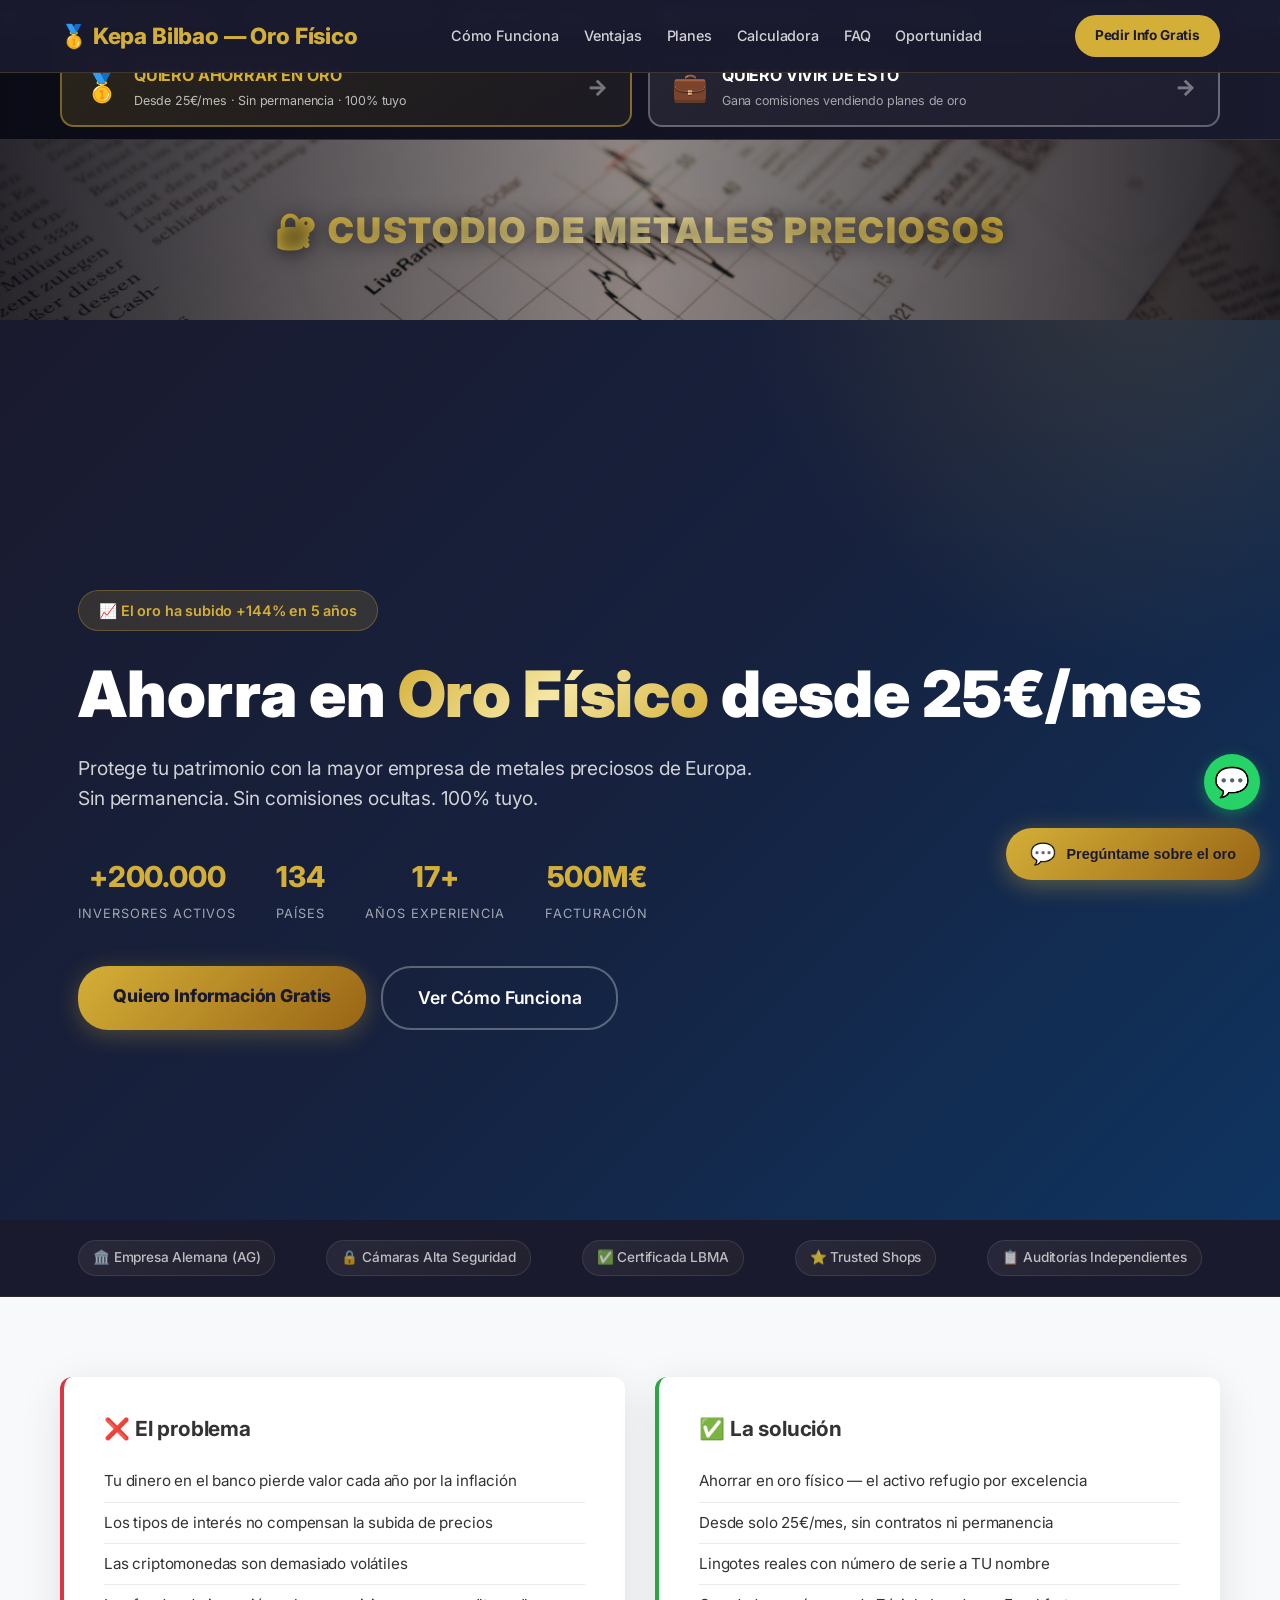
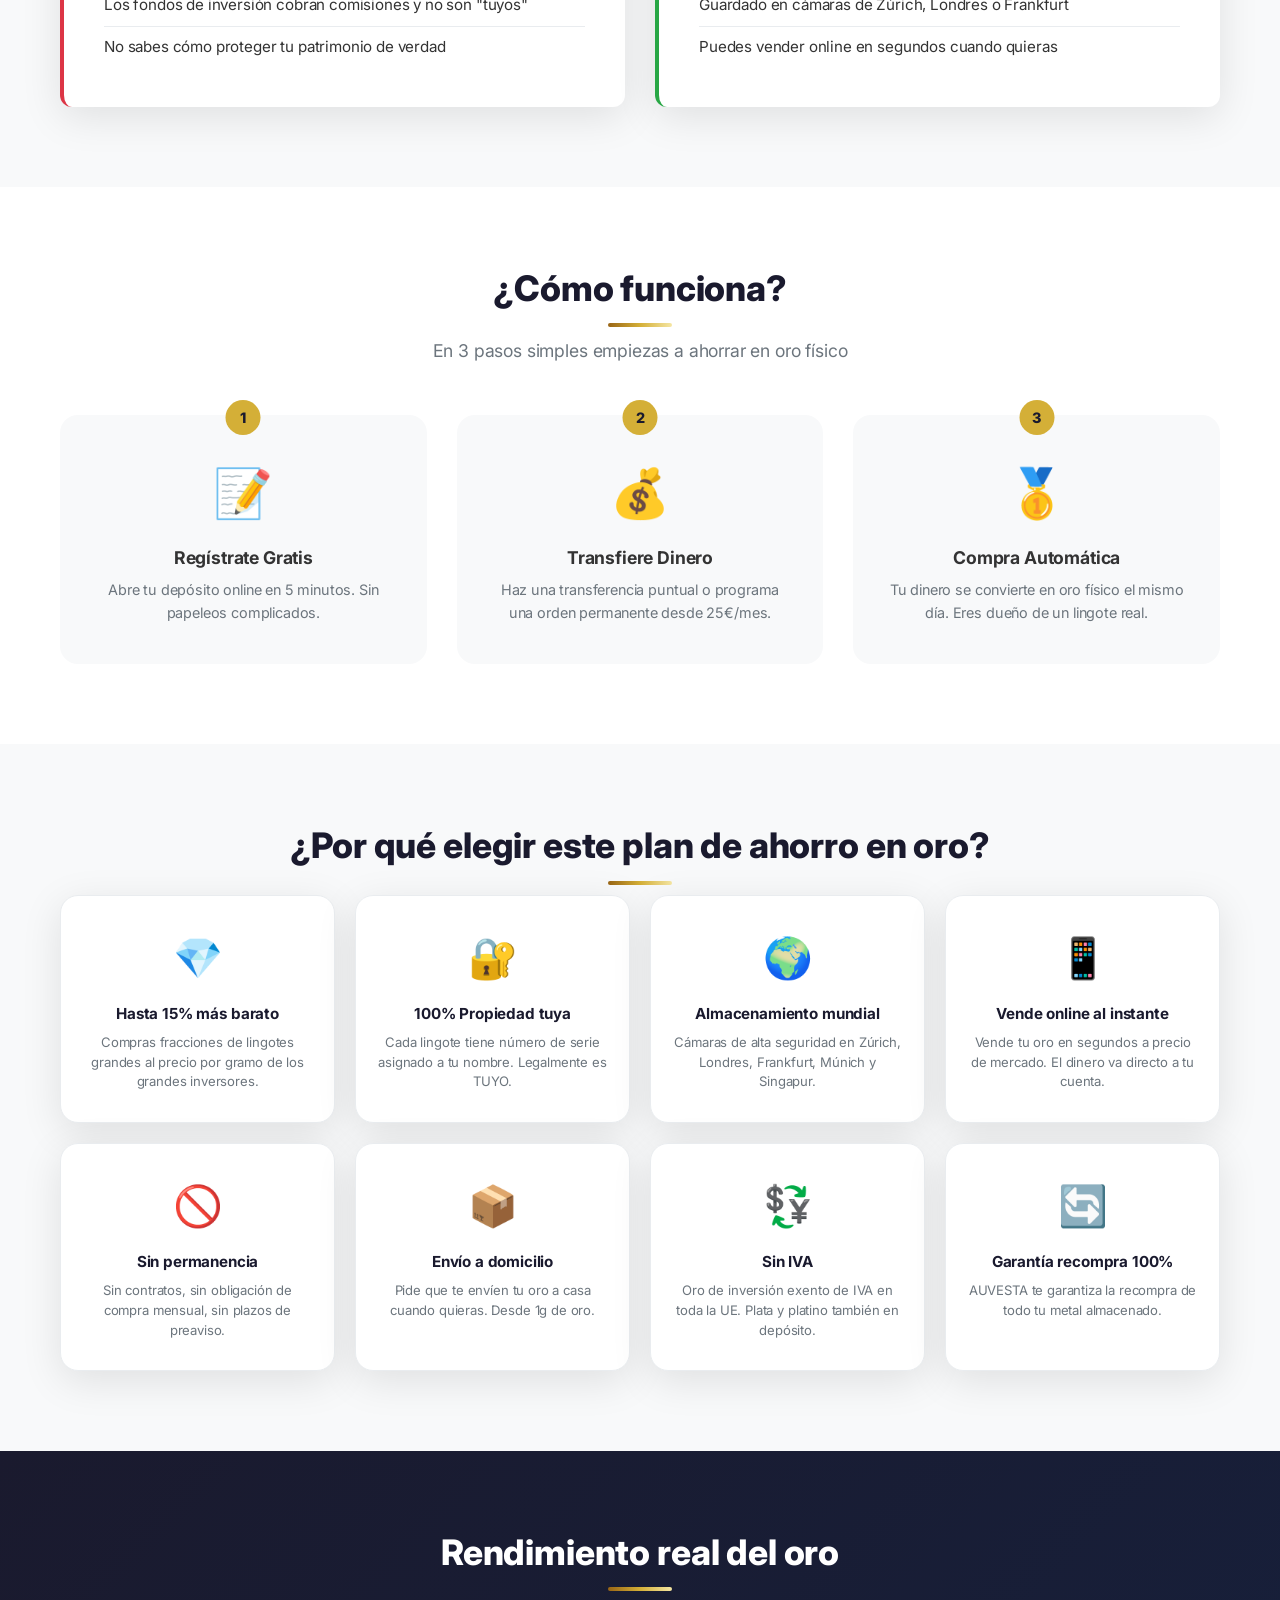
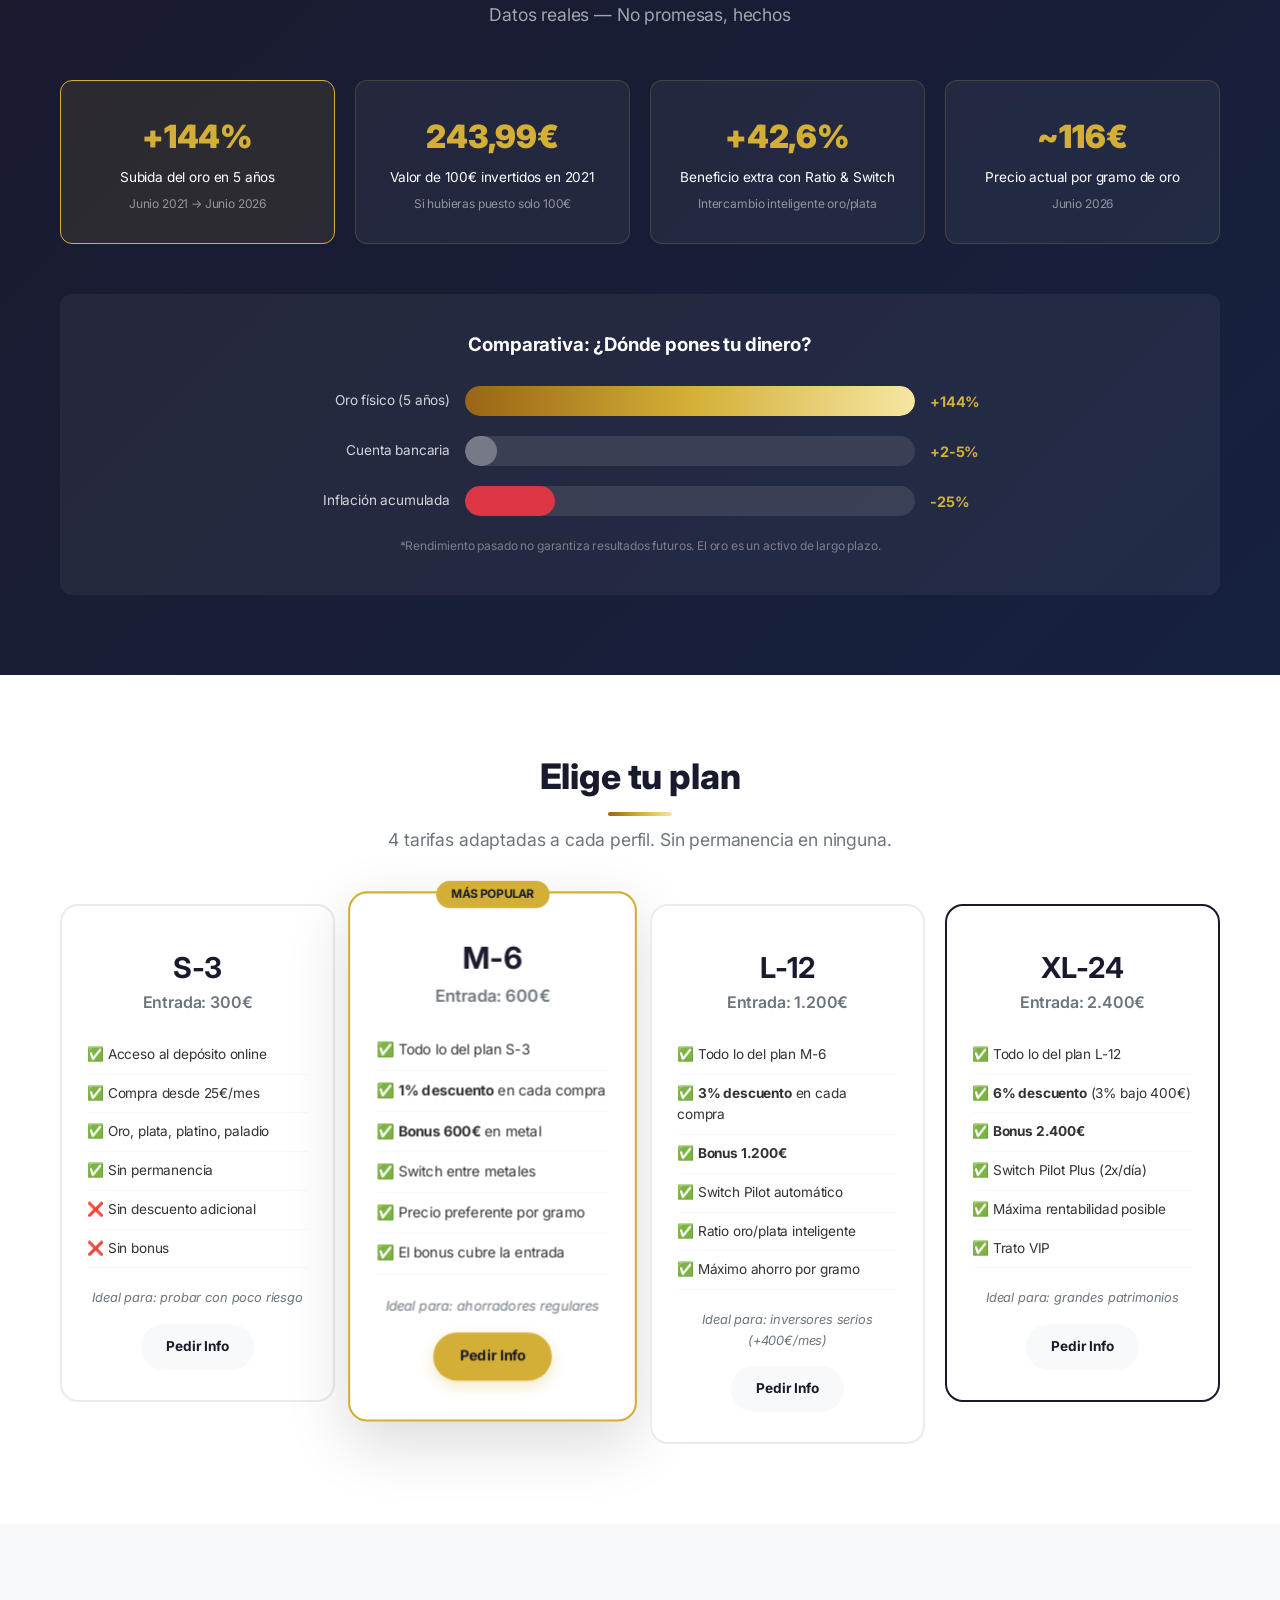
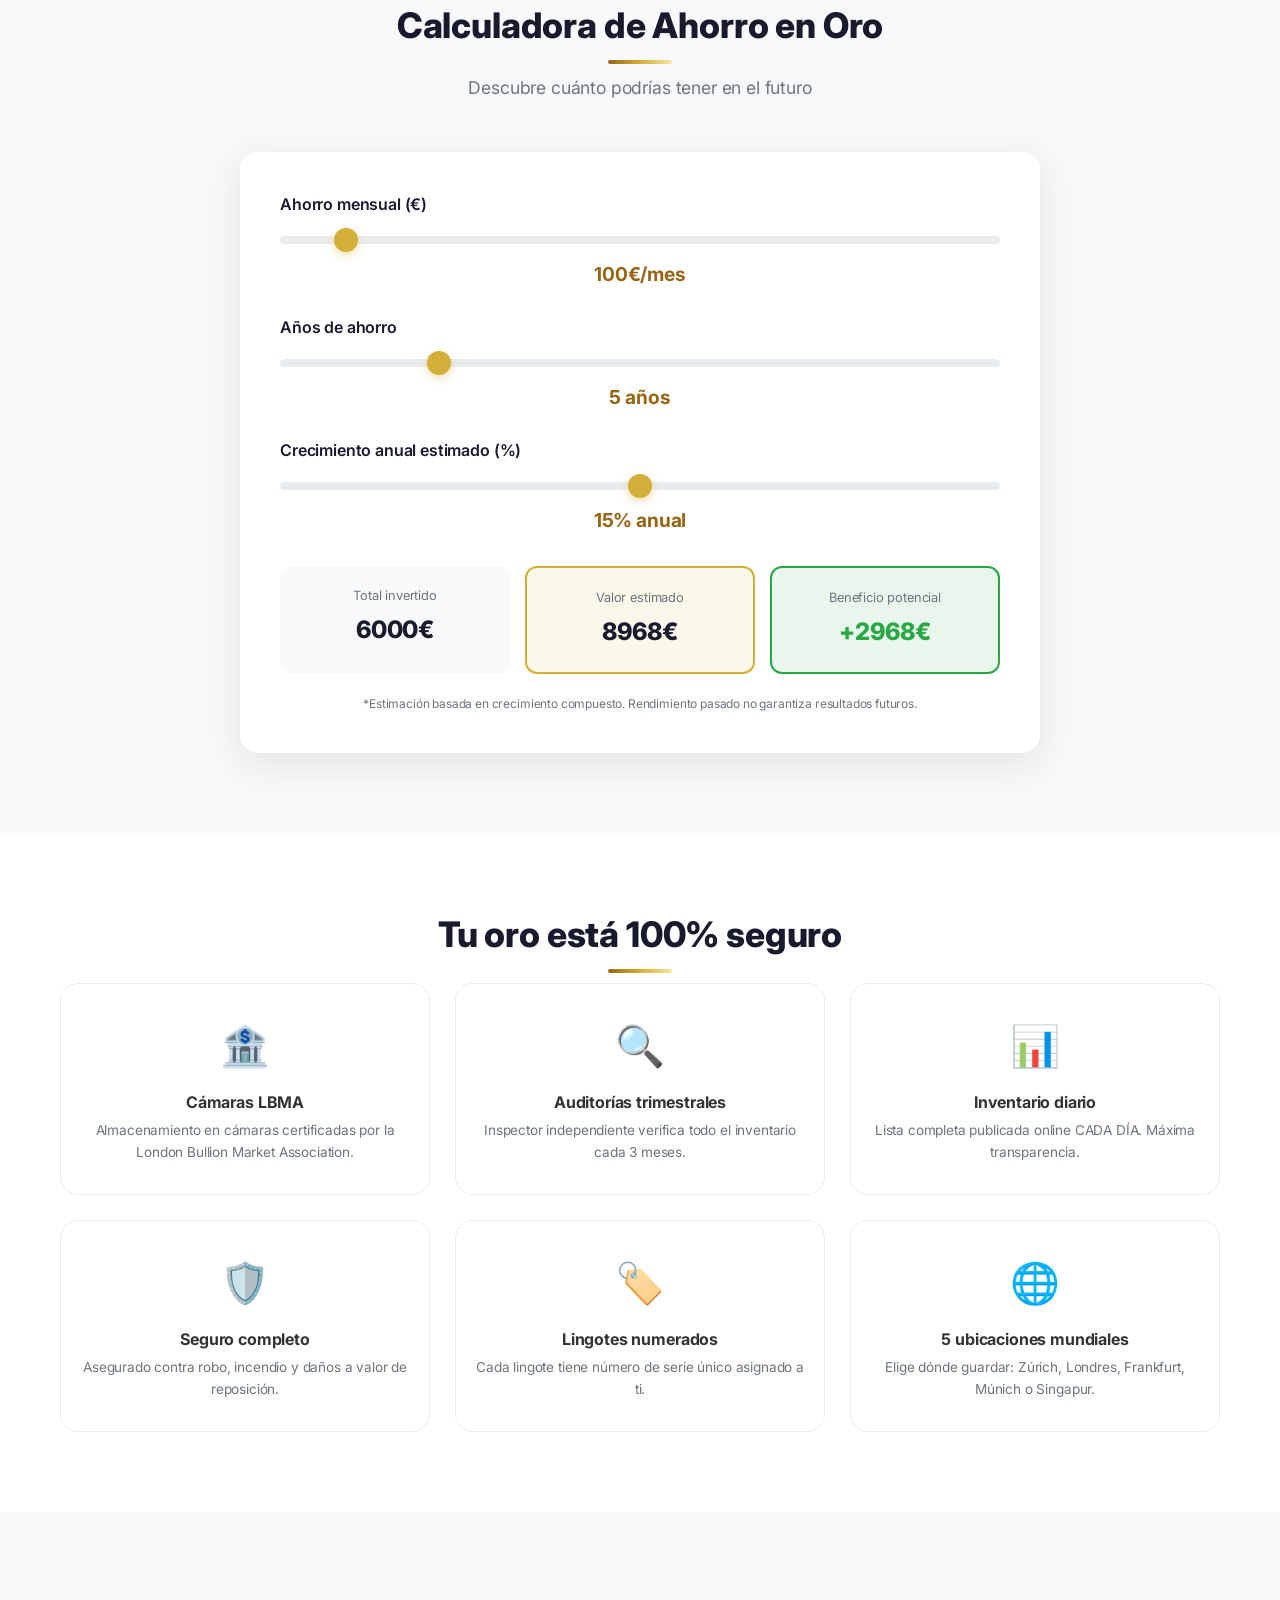
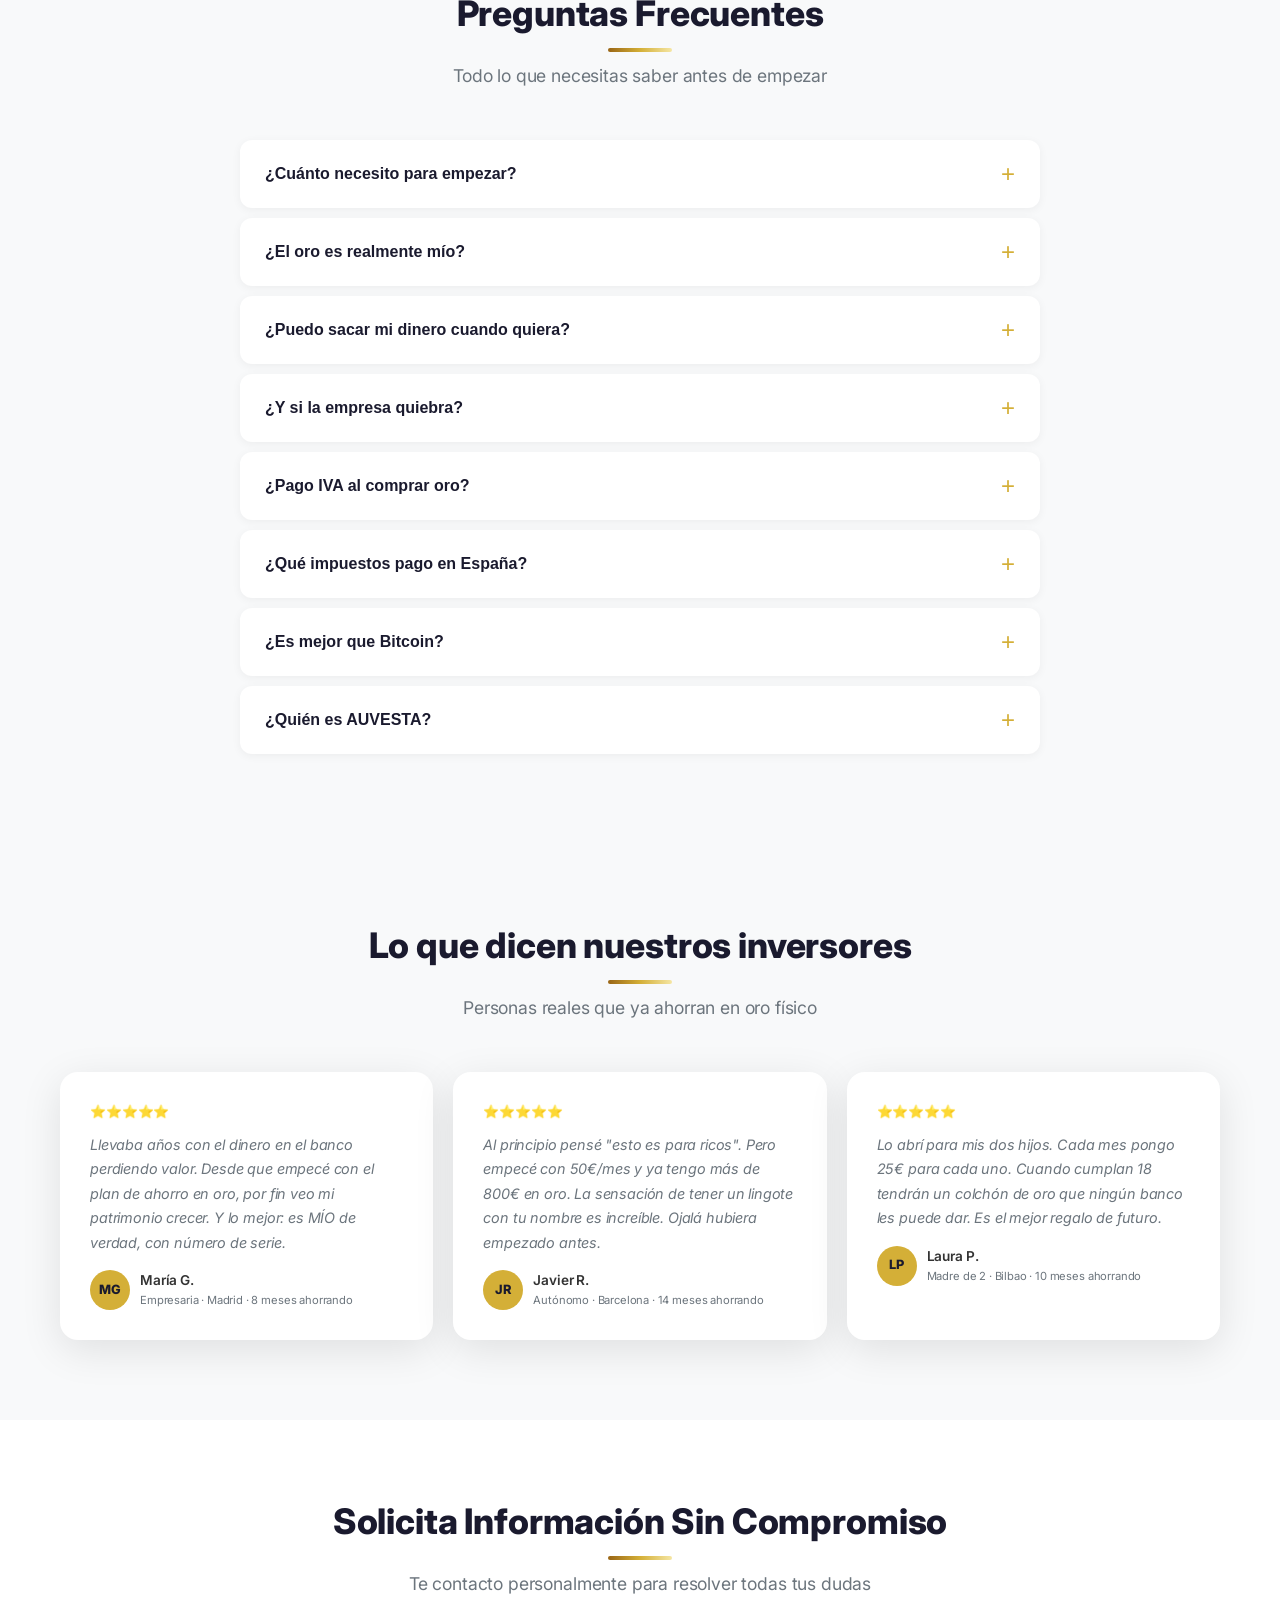
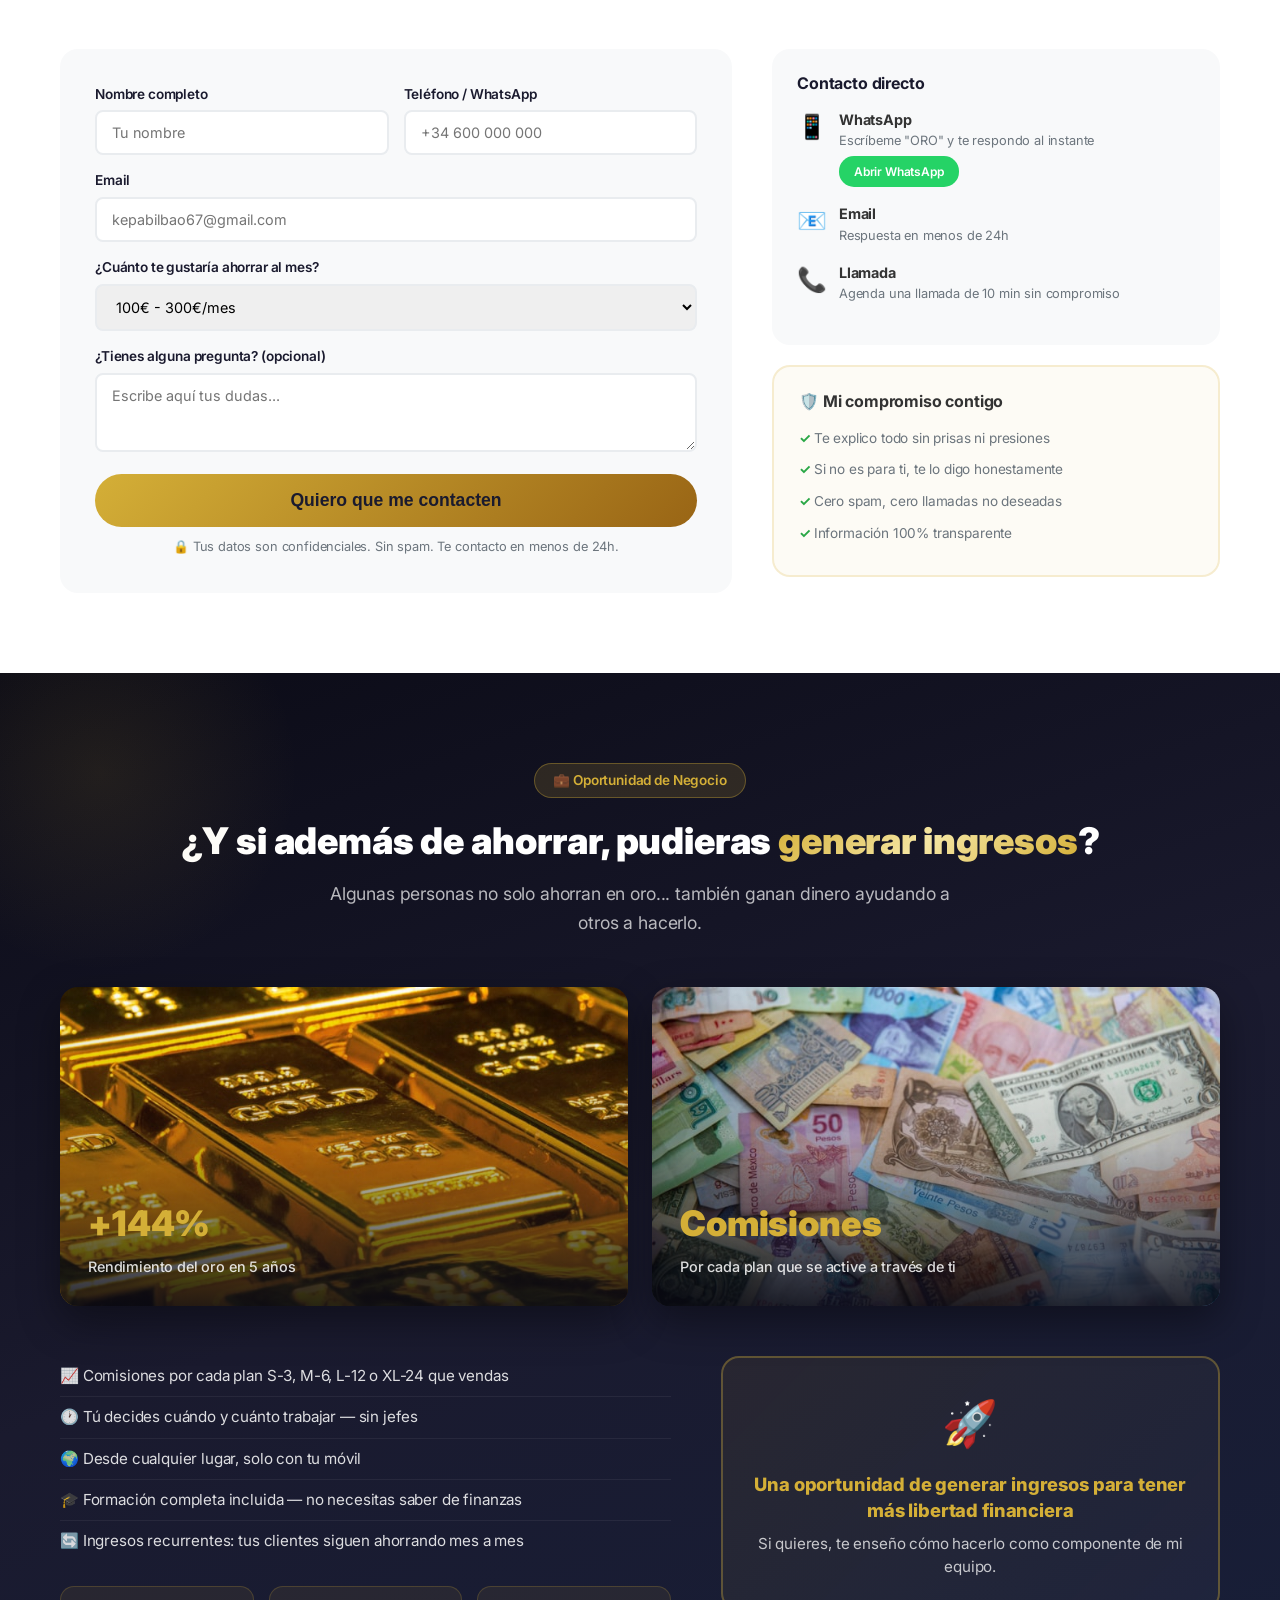
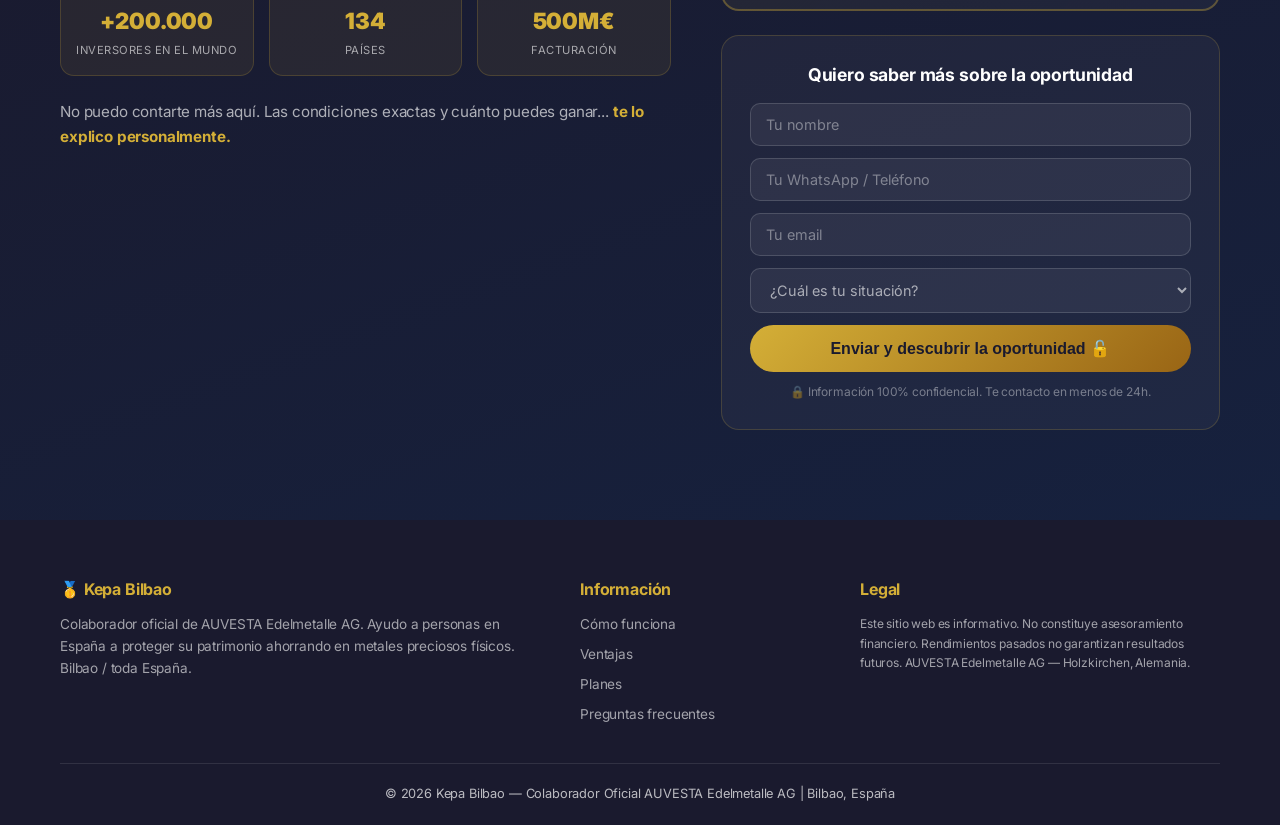
==== commit 63476819: "Banner caja fuerte abierta: Custodio de Metales Preciosos" ====
--- a/index.html
+++ b/index.html
@@ -212,6 +212,13 @@
         </div>
     </div>
 
+    <!-- BANNER CAJA FUERTE: Custodio de Metales Preciosos -->
+    <div class="vault-banner">
+        <div class="vault-banner-overlay">
+            <h3 class="vault-banner-title">🔐 Custodio de Metales Preciosos</h3>
+        </div>
+    </div>
+
     <!-- HEADER - Menú fijo arriba -->
     <header class="header">
         <div class="container">
--- a/styles.css
+++ b/styles.css
@@ -2174,3 +2174,40 @@
     .dual-cta { padding: 12px 16px; }
     .dual-cta-buy strong, .dual-cta-biz strong { font-size: 0.9rem; }
 }
+
+
+
+/* ========================================================
+   BANNER CAJA FUERTE — Custodio de Metales Preciosos
+======================================================== */
+.vault-banner {
+    position: relative;
+    width: 100%;
+    height: 180px;
+    background: url('images/vault-banner.jpg') center center / cover no-repeat;
+    overflow: hidden;
+}
+.vault-banner-overlay {
+    position: absolute;
+    inset: 0;
+    background: linear-gradient(to right, rgba(10,10,20,0.85) 0%, rgba(10,10,20,0.4) 50%, rgba(10,10,20,0.85) 100%);
+    display: flex;
+    align-items: center;
+    justify-content: center;
+}
+.vault-banner-title {
+    color: #fff;
+    font-size: clamp(1.4rem, 3vw, 2.2rem);
+    font-weight: 900;
+    letter-spacing: 2px;
+    text-transform: uppercase;
+    text-align: center;
+    text-shadow: 0 2px 20px rgba(0,0,0,0.6);
+    background: linear-gradient(135deg, #D4AF37, #F5E6A3, #D4AF37);
+    -webkit-background-clip: text;
+    -webkit-text-fill-color: transparent;
+    background-clip: text;
+}
+@media (max-width: 768px) {
+    .vault-banner { height: 120px; }
+}
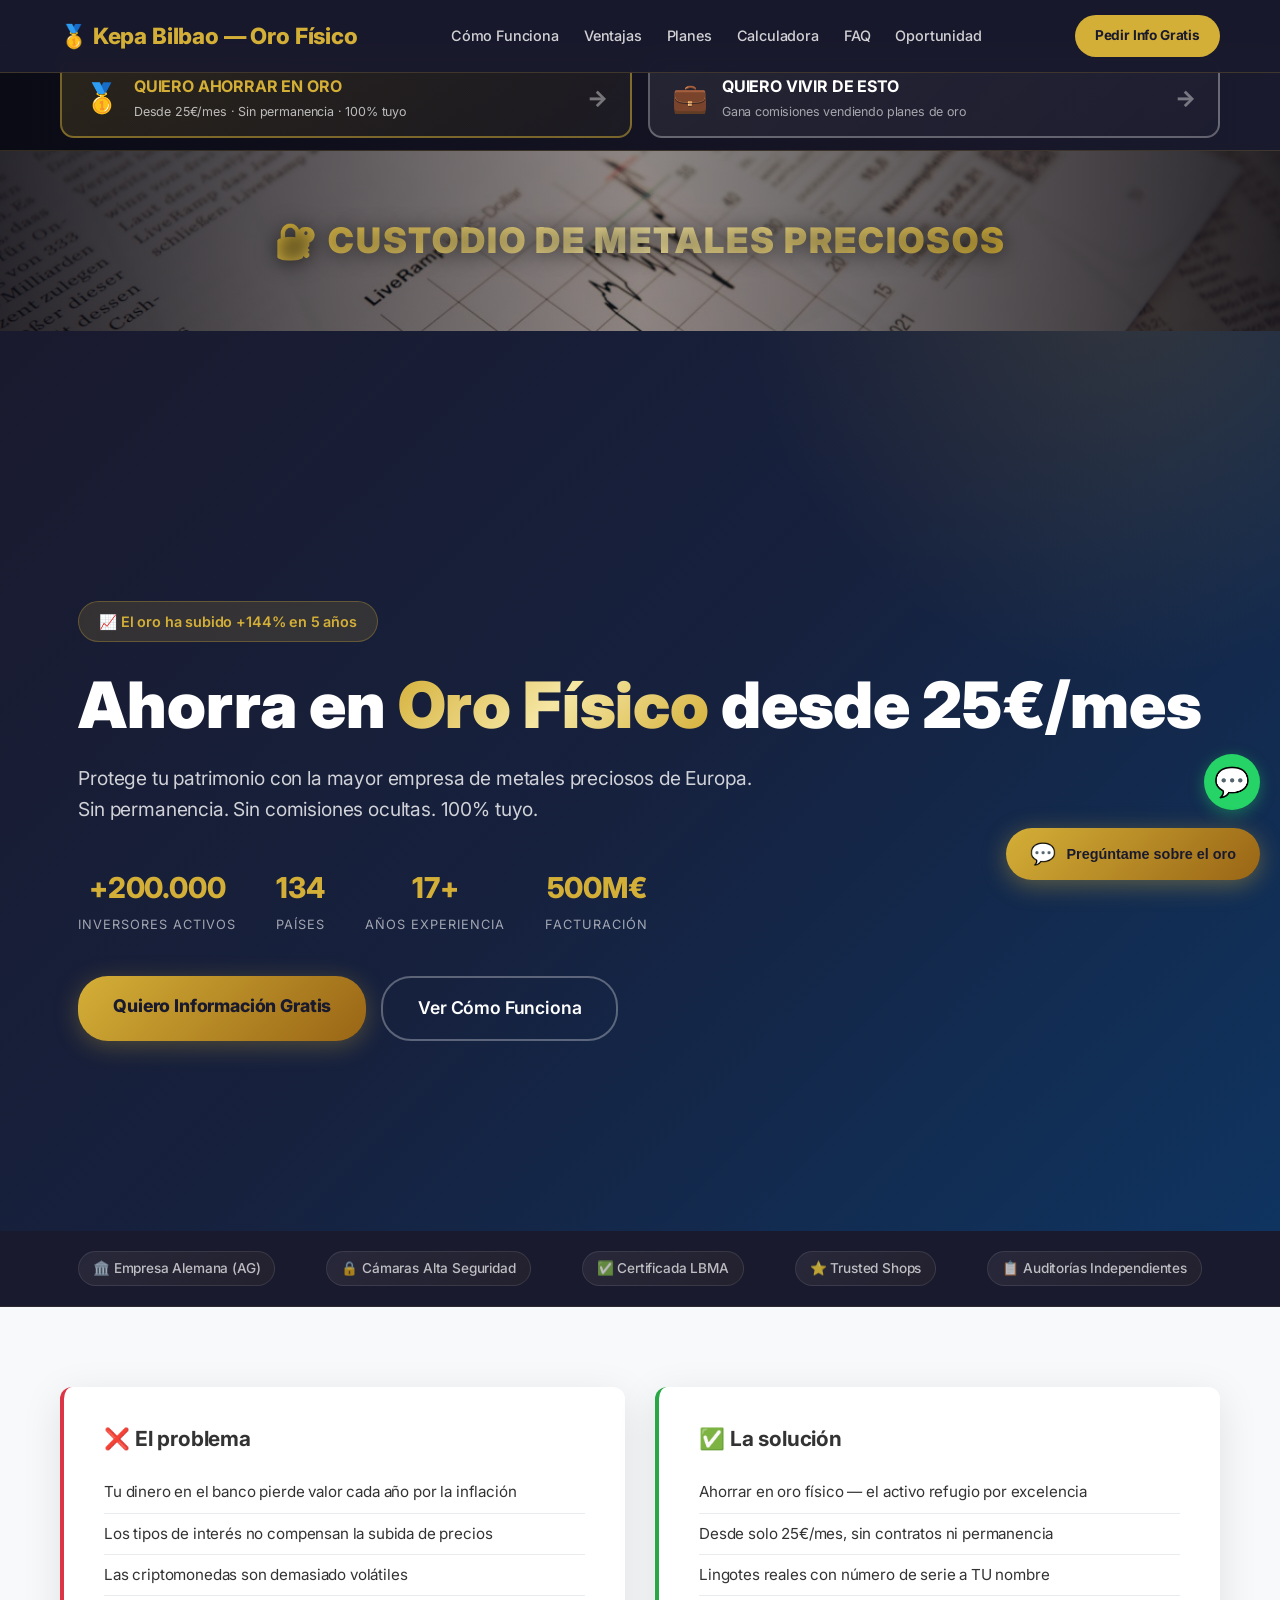
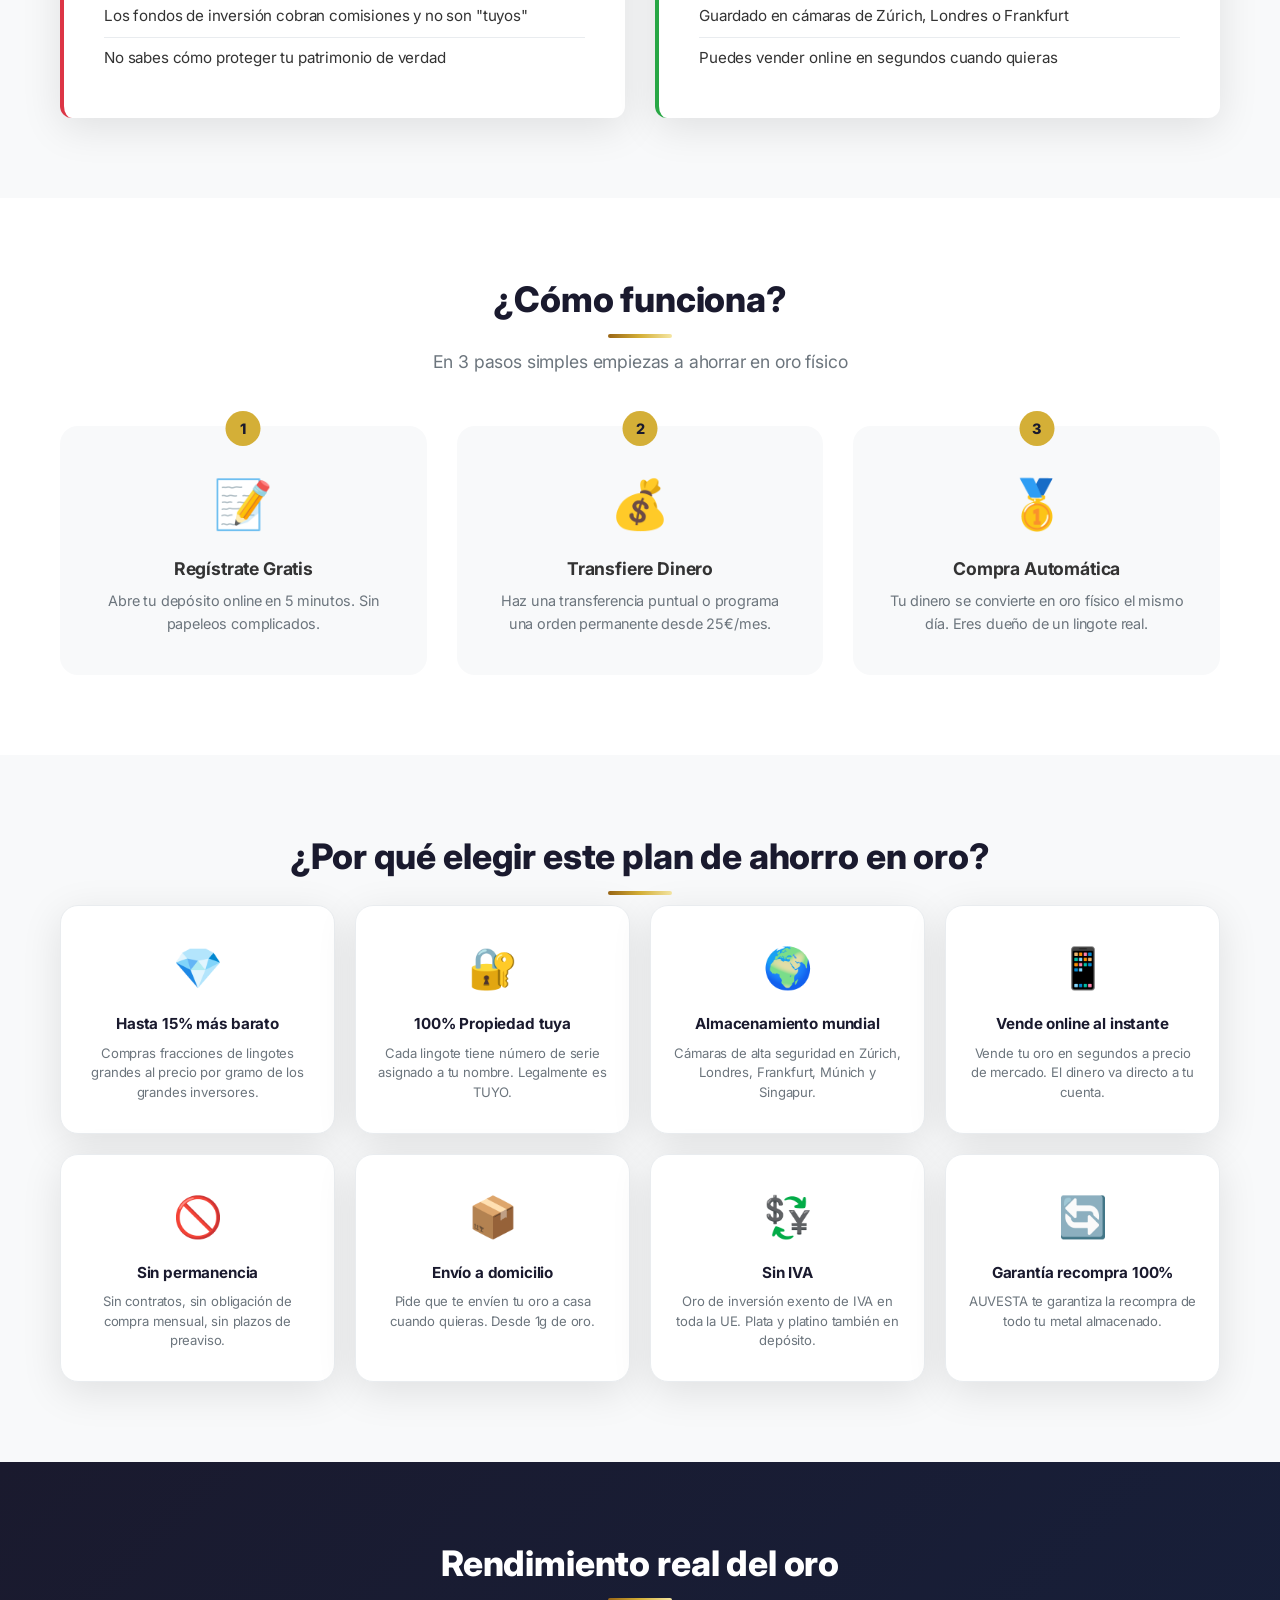
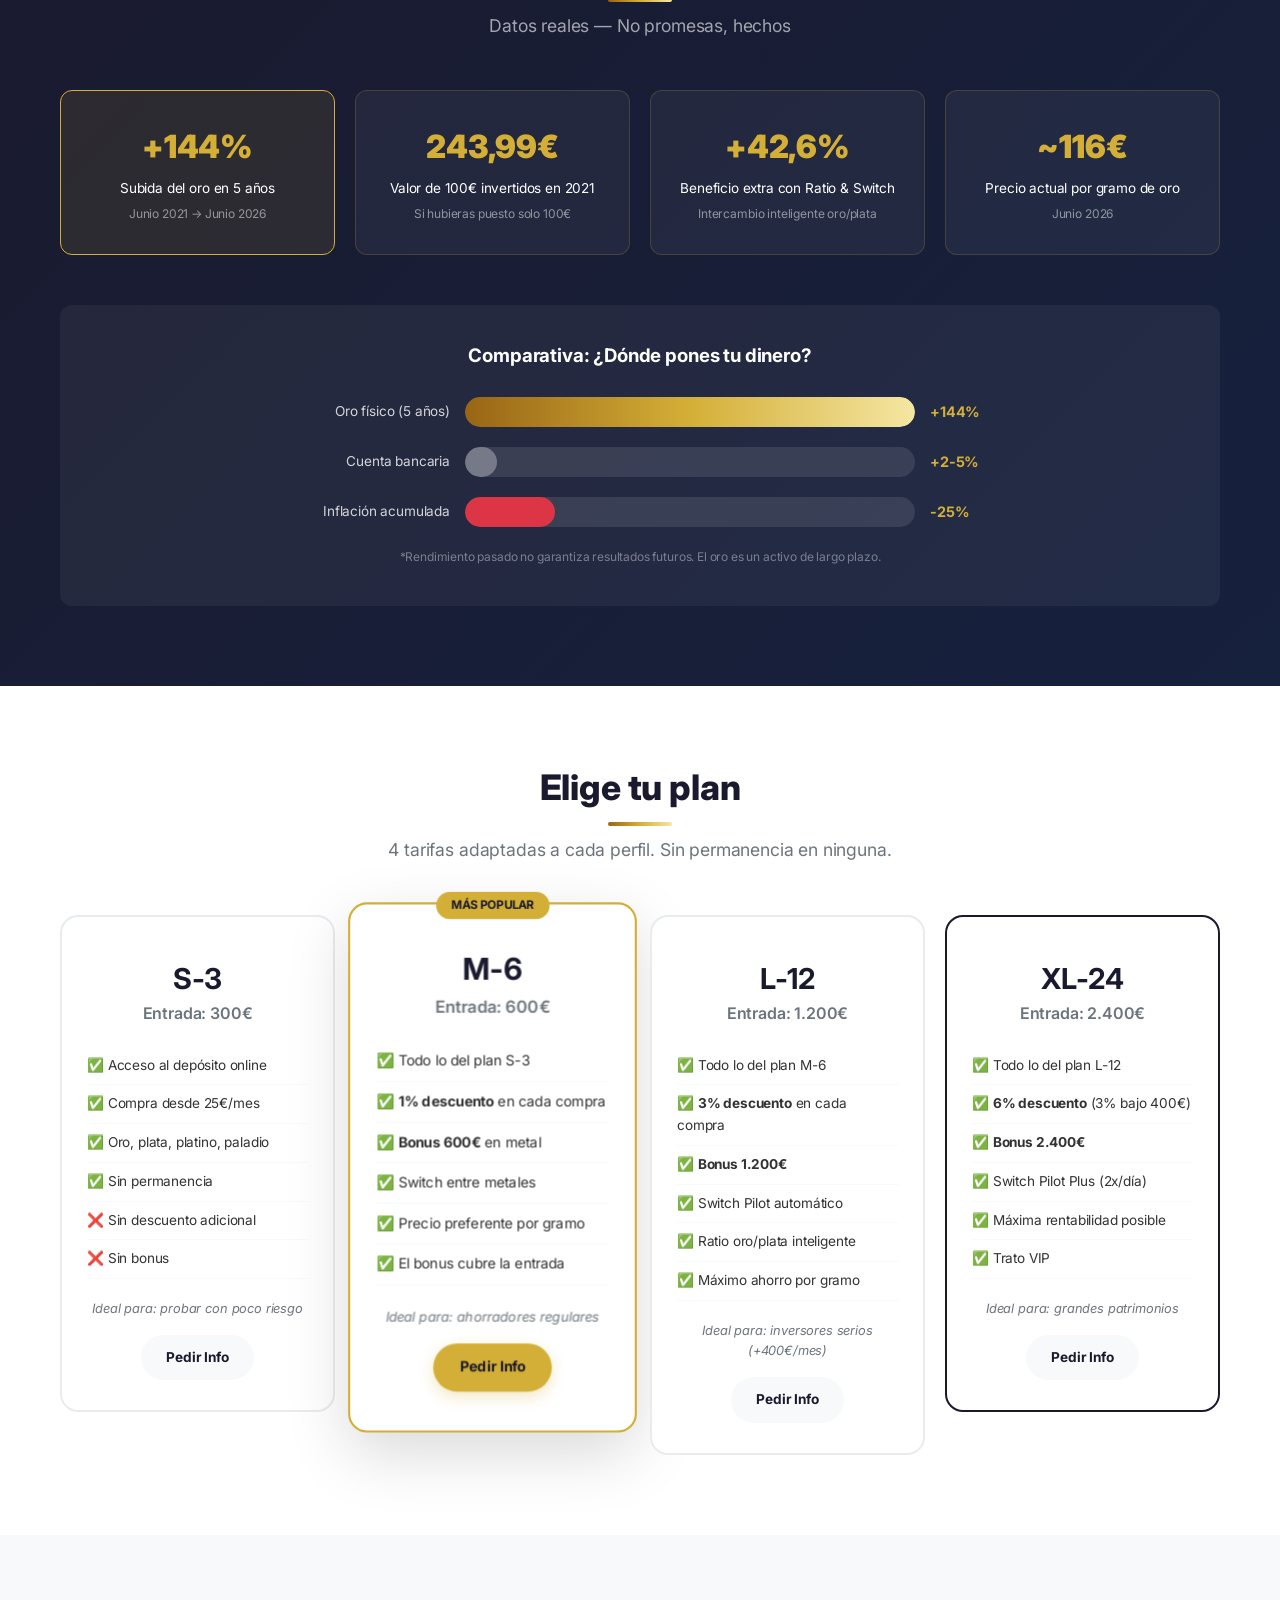
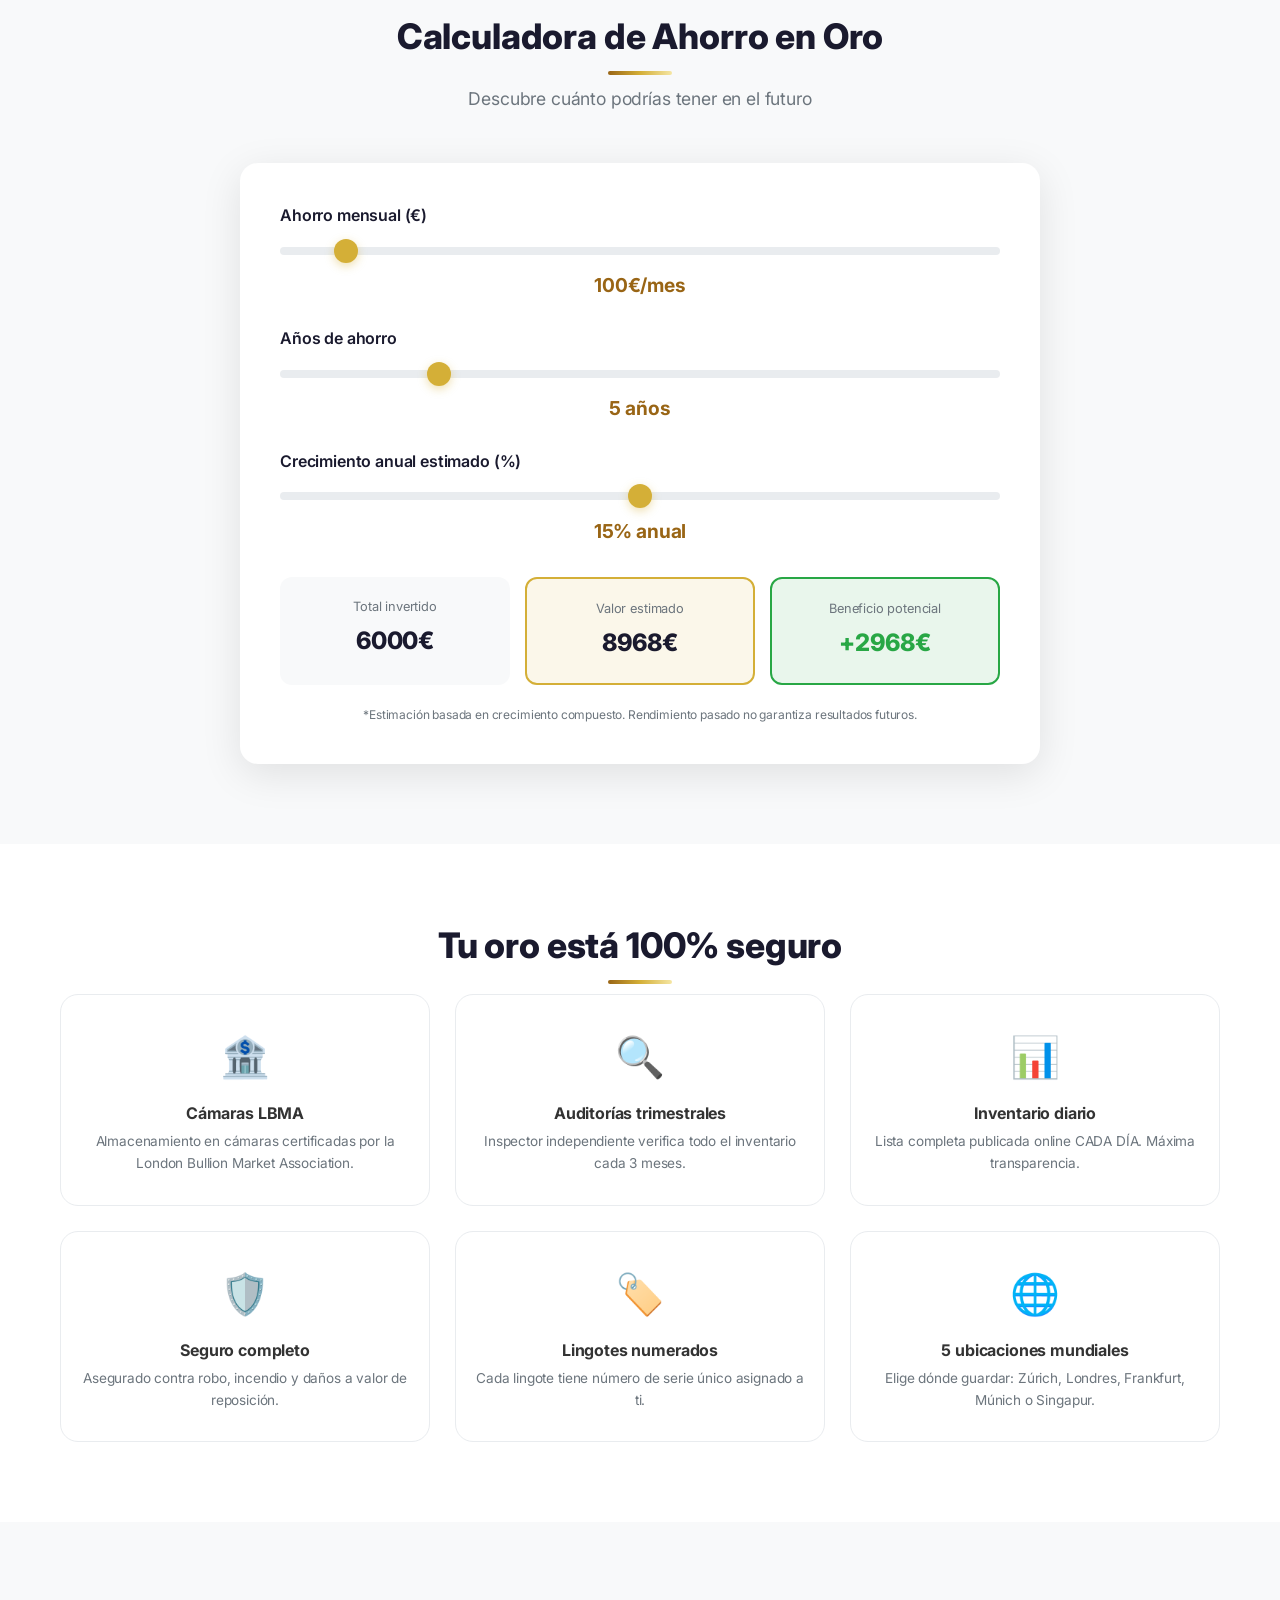
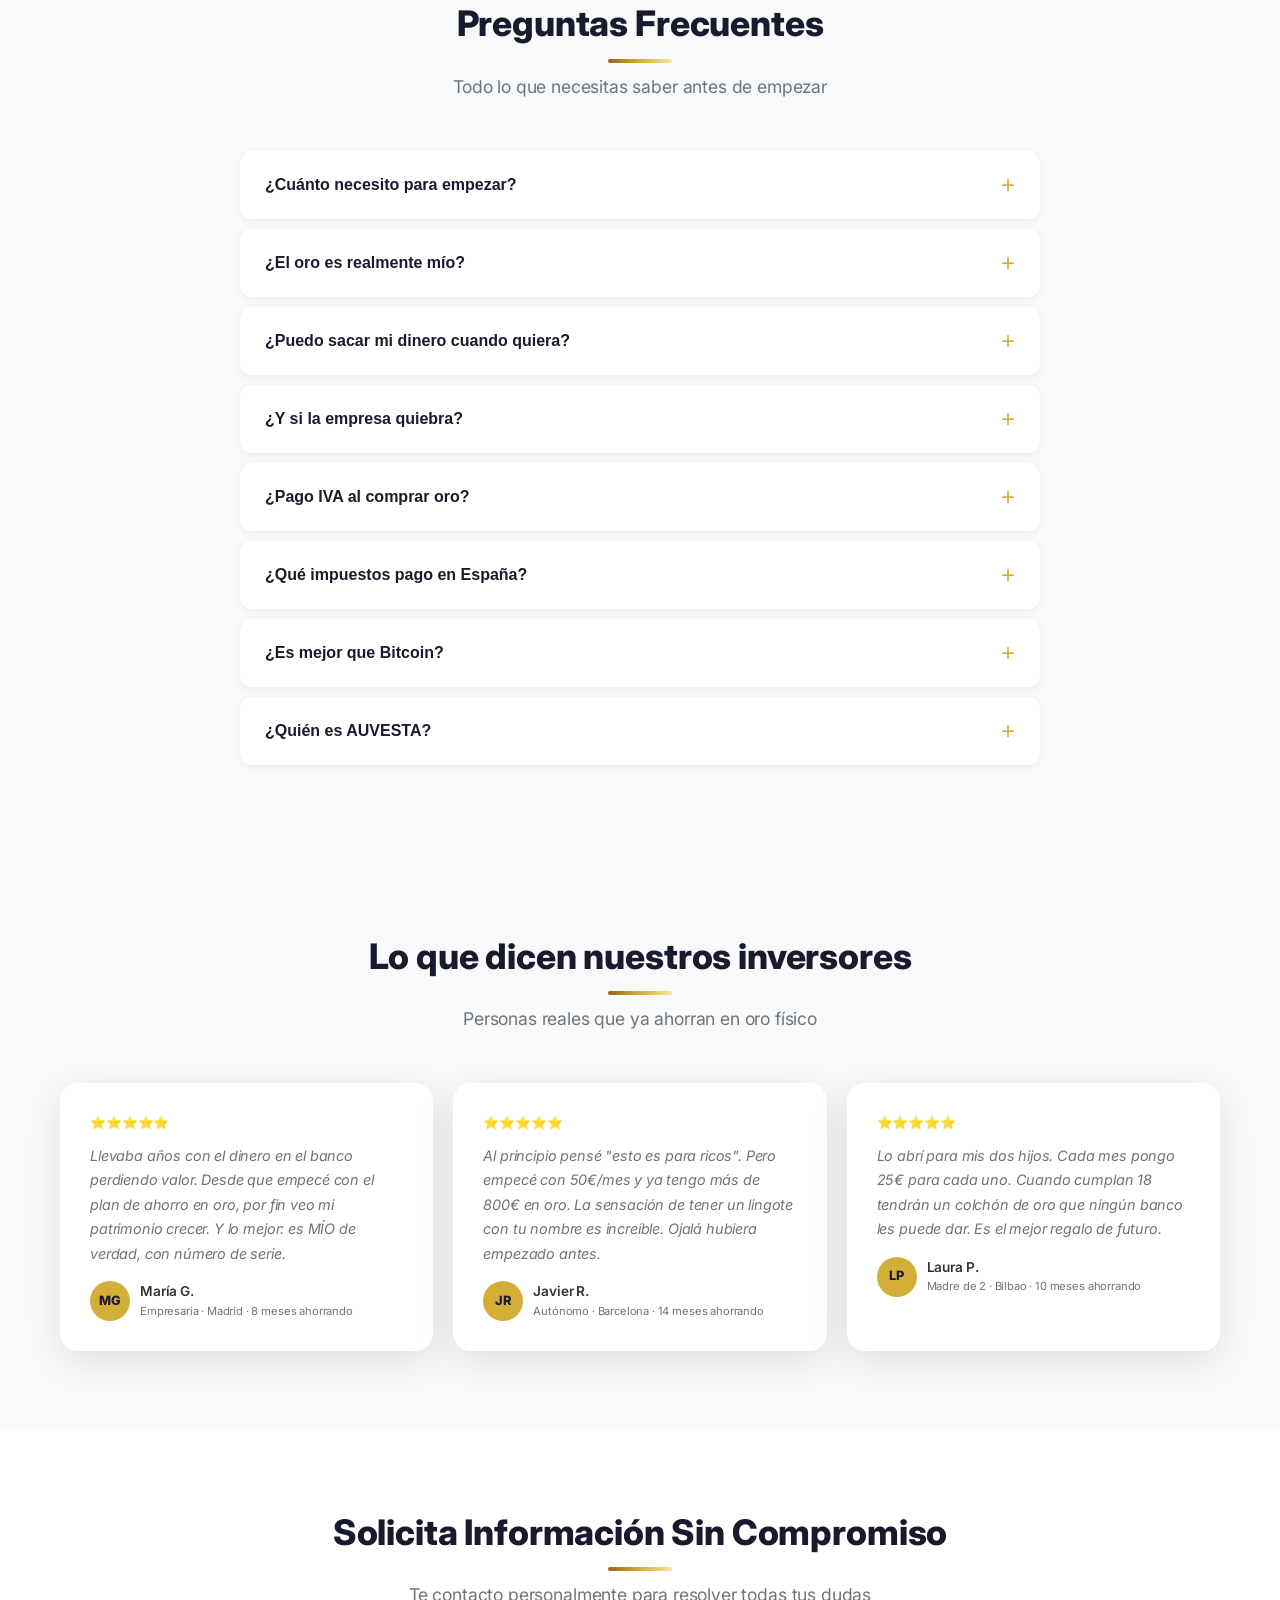
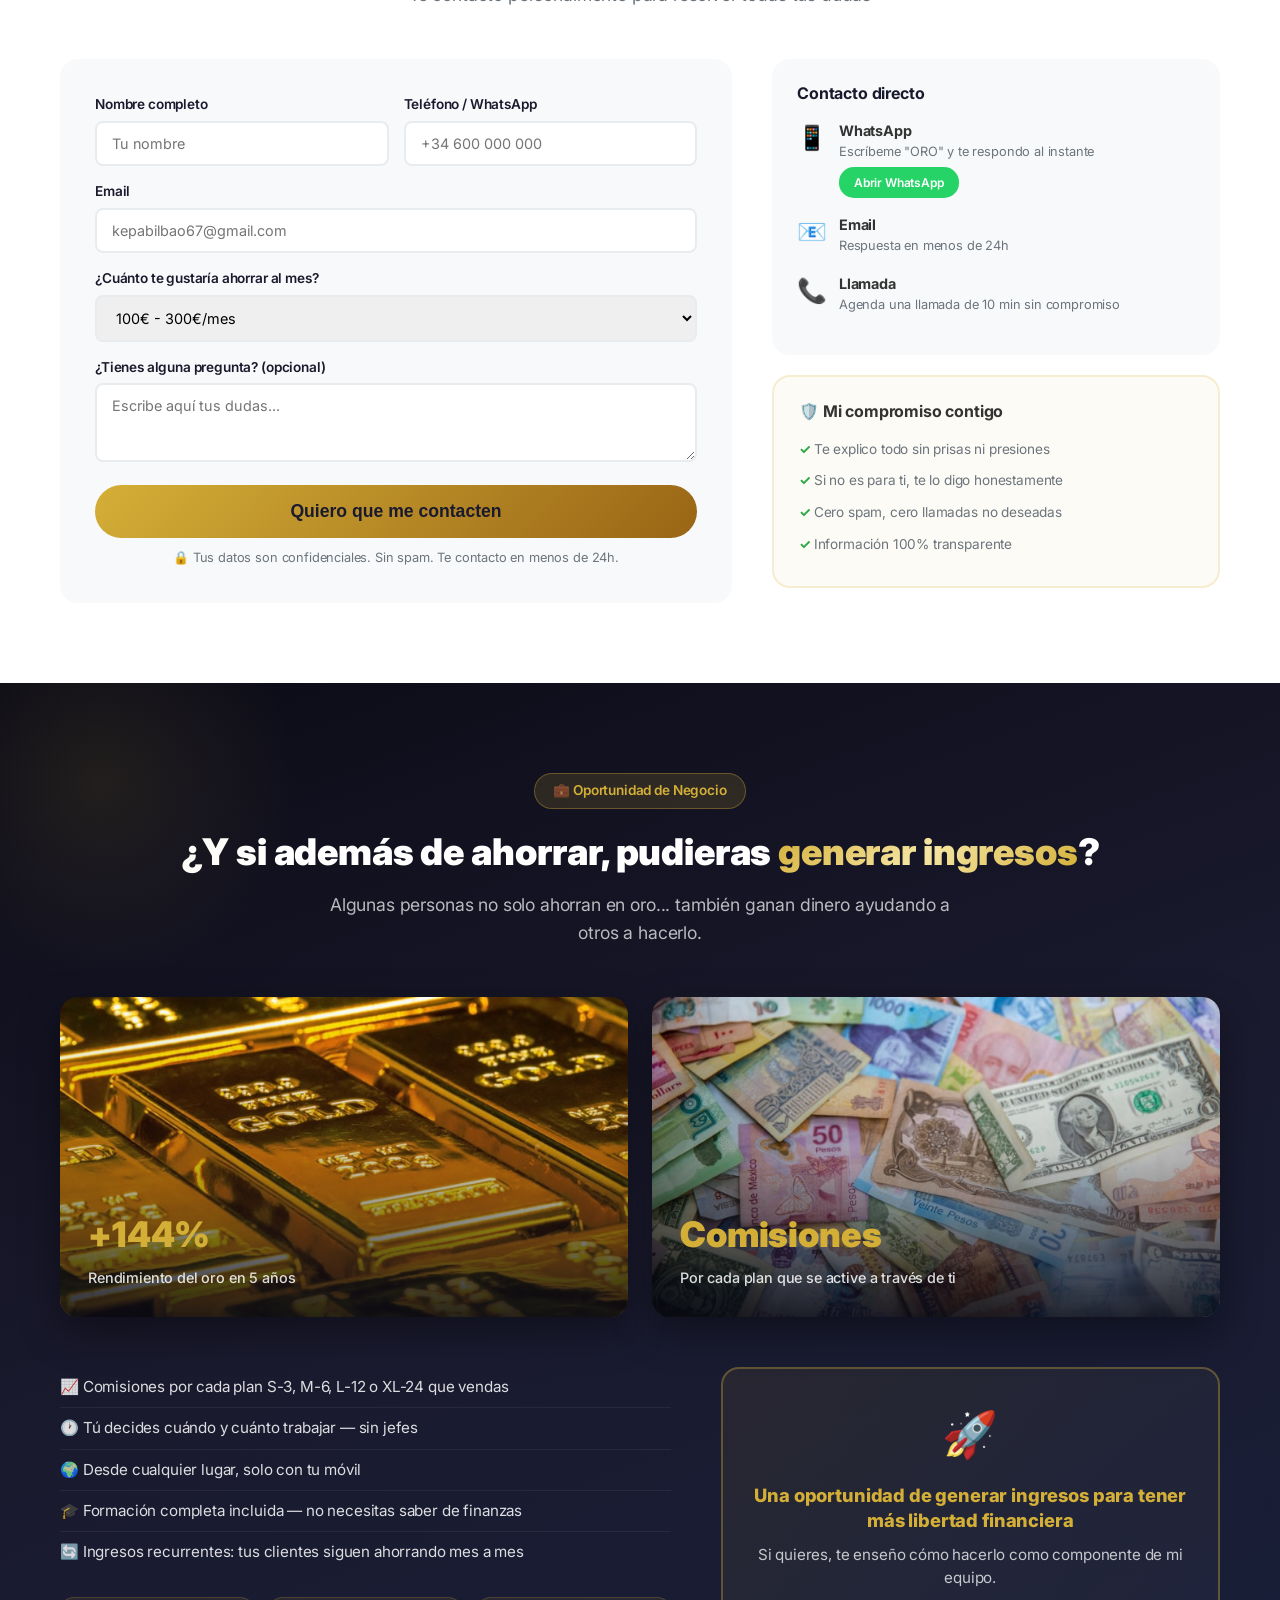
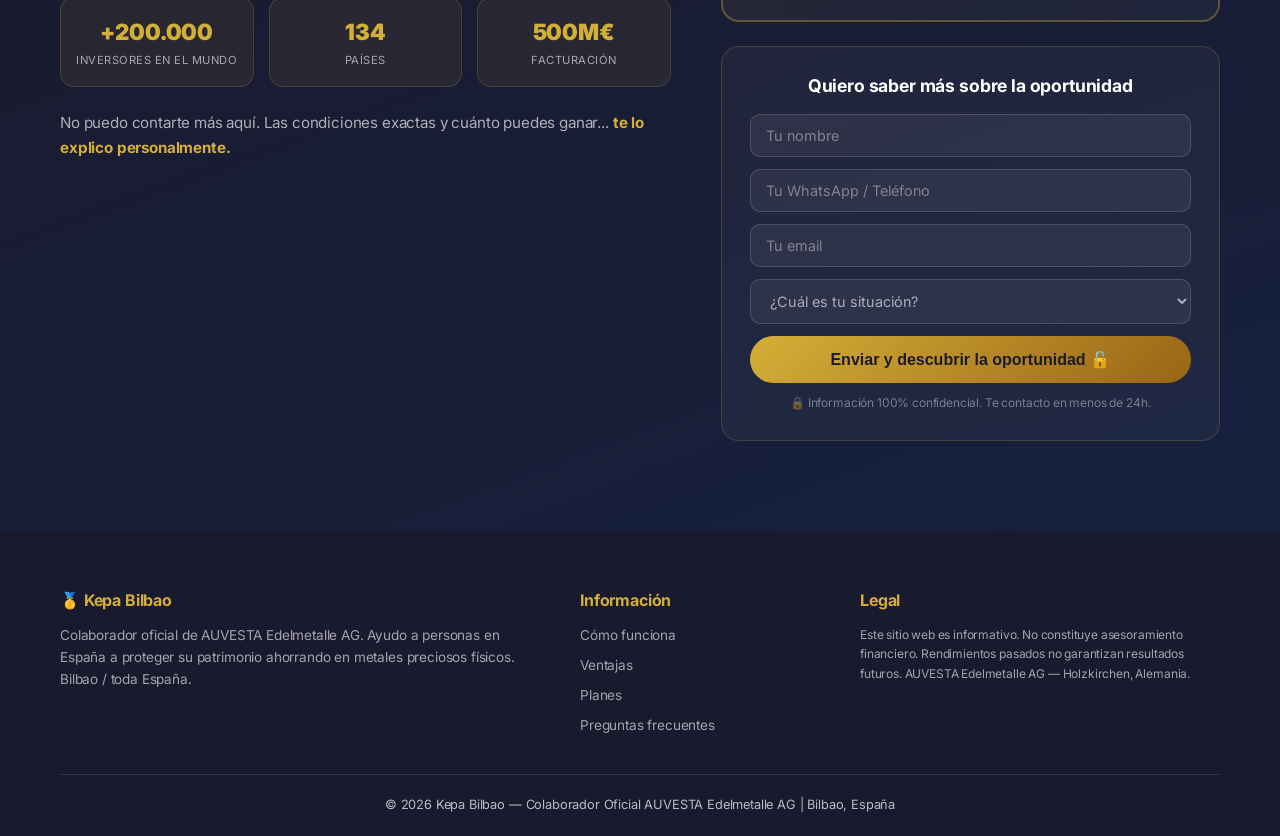
==== commit 4f4efecf: "Ticker de precios reales corriendo todo el rato (TradingView en vivo)" ====
--- a/index.html
+++ b/index.html
@@ -183,16 +183,27 @@
     ============================================== -->
 
     <!-- TICKER PRECIO ORO EN VIVO -->
-    <div class="gold-ticker">
-        <div class="ticker-content">
-            <span class="ticker-item">🥇 ORO: <span class="price">116,49€/g</span> <span class="change-up">▲ +0,23%</span></span>
-            <span class="ticker-item">🥈 PLATA: <span class="price">1,82€/g</span> <span class="change-down">▼ -0,8%</span></span>
-            <span class="ticker-item">⬜ PLATINO: <span class="price">29,4€/g</span> <span class="change-up">▲ +0,5%</span></span>
-            <span class="ticker-item">🔲 PALADIO: <span class="price">27,1€/g</span> <span class="change-up">▲ +1,2%</span></span>
-            <span class="ticker-item">📊 RATIO ORO/PLATA: <span class="price">66.2</span></span>
-            <span class="ticker-item">🥇 ORO: <span class="price">116,49€/g</span> <span class="change-up">▲ +0,23%</span></span>
-            <span class="ticker-item">🥈 PLATA: <span class="price">1,82€/g</span> <span class="change-down">▼ -0,8%</span></span>
-            <span class="ticker-item">⬜ PLATINO: <span class="price">29,4€/g</span> <span class="change-up">▲ +0,5%</span></span>
+    <!-- TICKER PRECIOS REALES EN VIVO (corre todo el rato, datos de TradingView) -->
+    <div class="gold-ticker-live">
+        <div class="tradingview-widget-container">
+            <div class="tradingview-widget-container__widget"></div>
+            <script type="text/javascript" src="https://s3.tradingview.com/external-embedding/embed-widget-ticker-tape.js" async>
+            {
+                "symbols": [
+                    { "description": "🥇 ORO (EUR)", "proName": "OANDA:XAUEUR" },
+                    { "description": "🥈 PLATA (EUR)", "proName": "OANDA:XAGEUR" },
+                    { "description": "⬜ PLATINO", "proName": "OANDA:XPTUSD" },
+                    { "description": "🔲 PALADIO", "proName": "OANDA:XPDUSD" },
+                    { "description": "📊 RATIO ORO/PLATA", "proName": "TVC:GOLDSILVER" },
+                    { "description": "🥇 ORO (USD)", "proName": "TVC:GOLD" }
+                ],
+                "showSymbolLogo": false,
+                "isTransparent": true,
+                "displayMode": "regular",
+                "colorTheme": "dark",
+                "locale": "es"
+            }
+            </script>
         </div>
     </div>
 
--- a/styles.css
+++ b/styles.css
@@ -2211,3 +2211,18 @@
 @media (max-width: 768px) {
     .vault-banner { height: 120px; }
 }
+
+
+
+/* ========================================================
+   TICKER EN VIVO (TradingView - corre todo el rato sin parar)
+======================================================== */
+.gold-ticker-live {
+    background: #0b0b16;
+    border-bottom: 1px solid rgba(212, 175, 55, 0.25);
+    min-height: 46px;
+    overflow: hidden;
+}
+.gold-ticker-live .tradingview-widget-container {
+    width: 100%;
+}
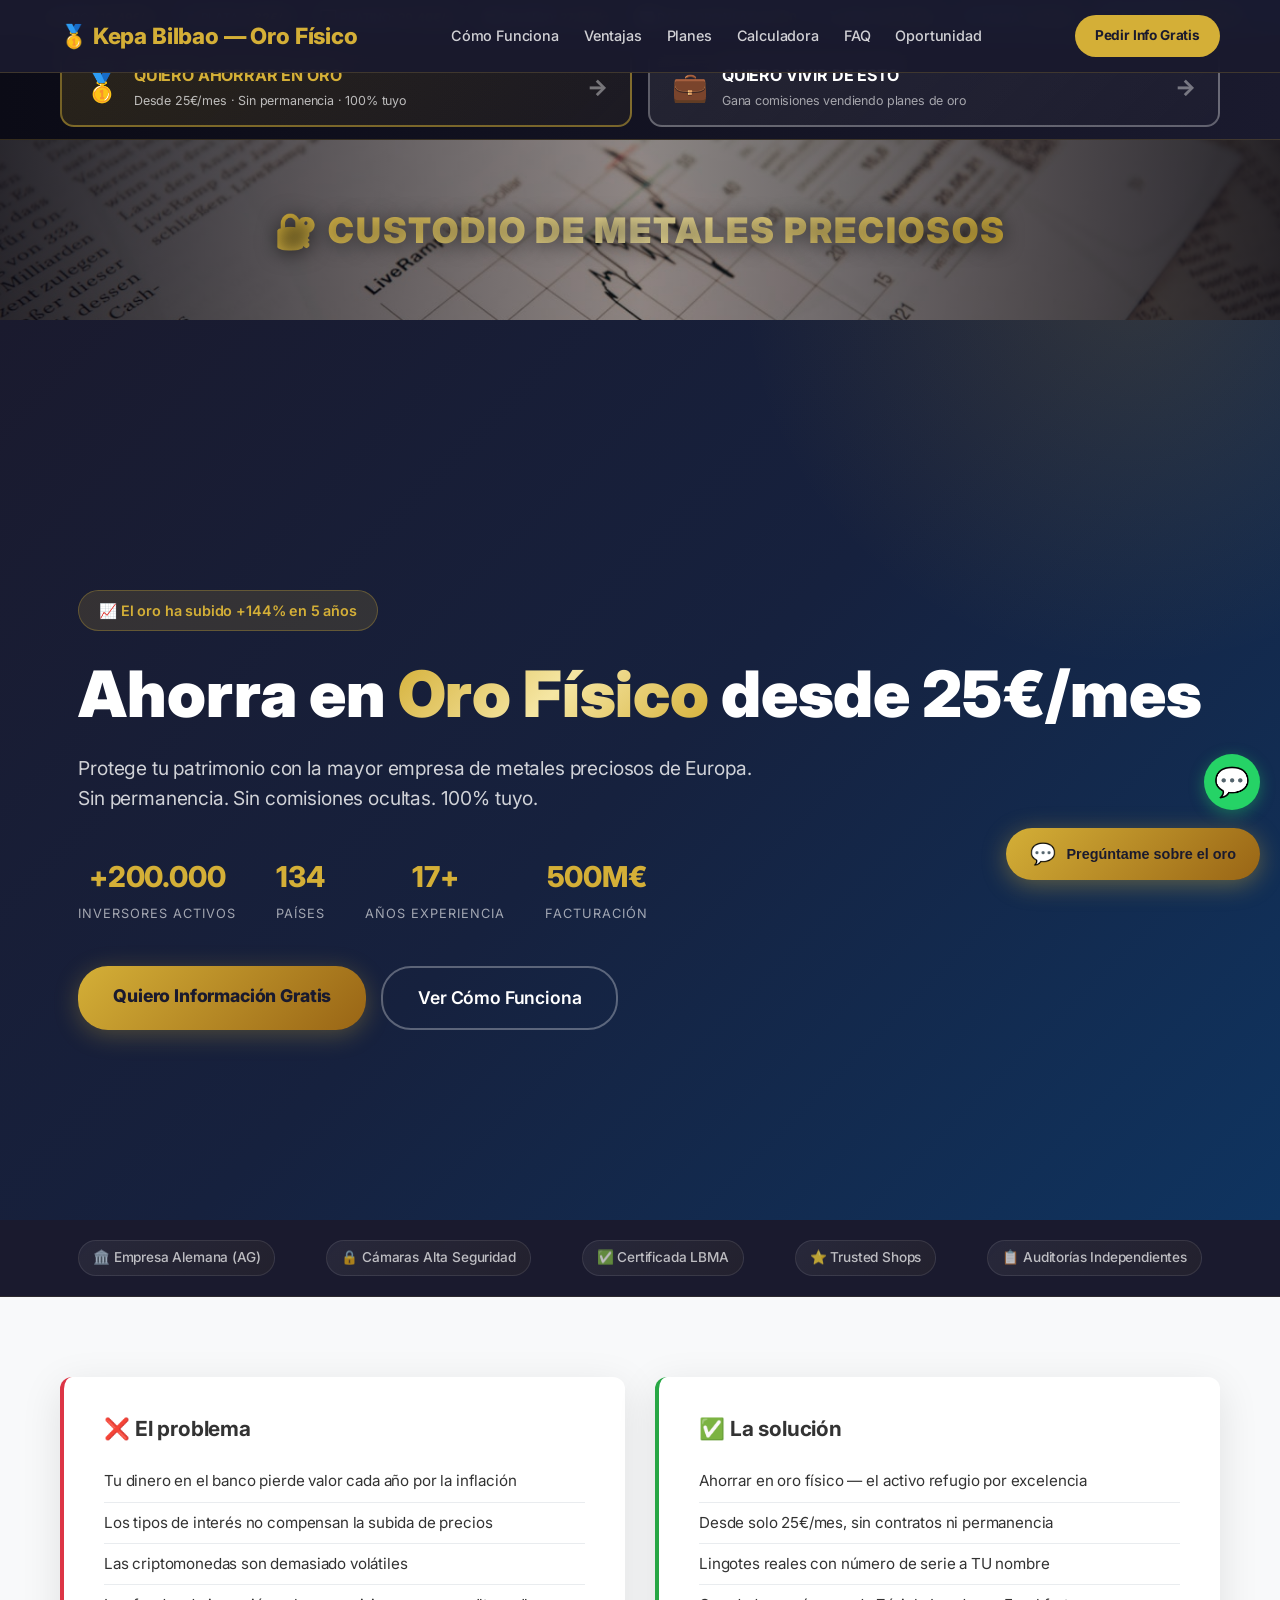
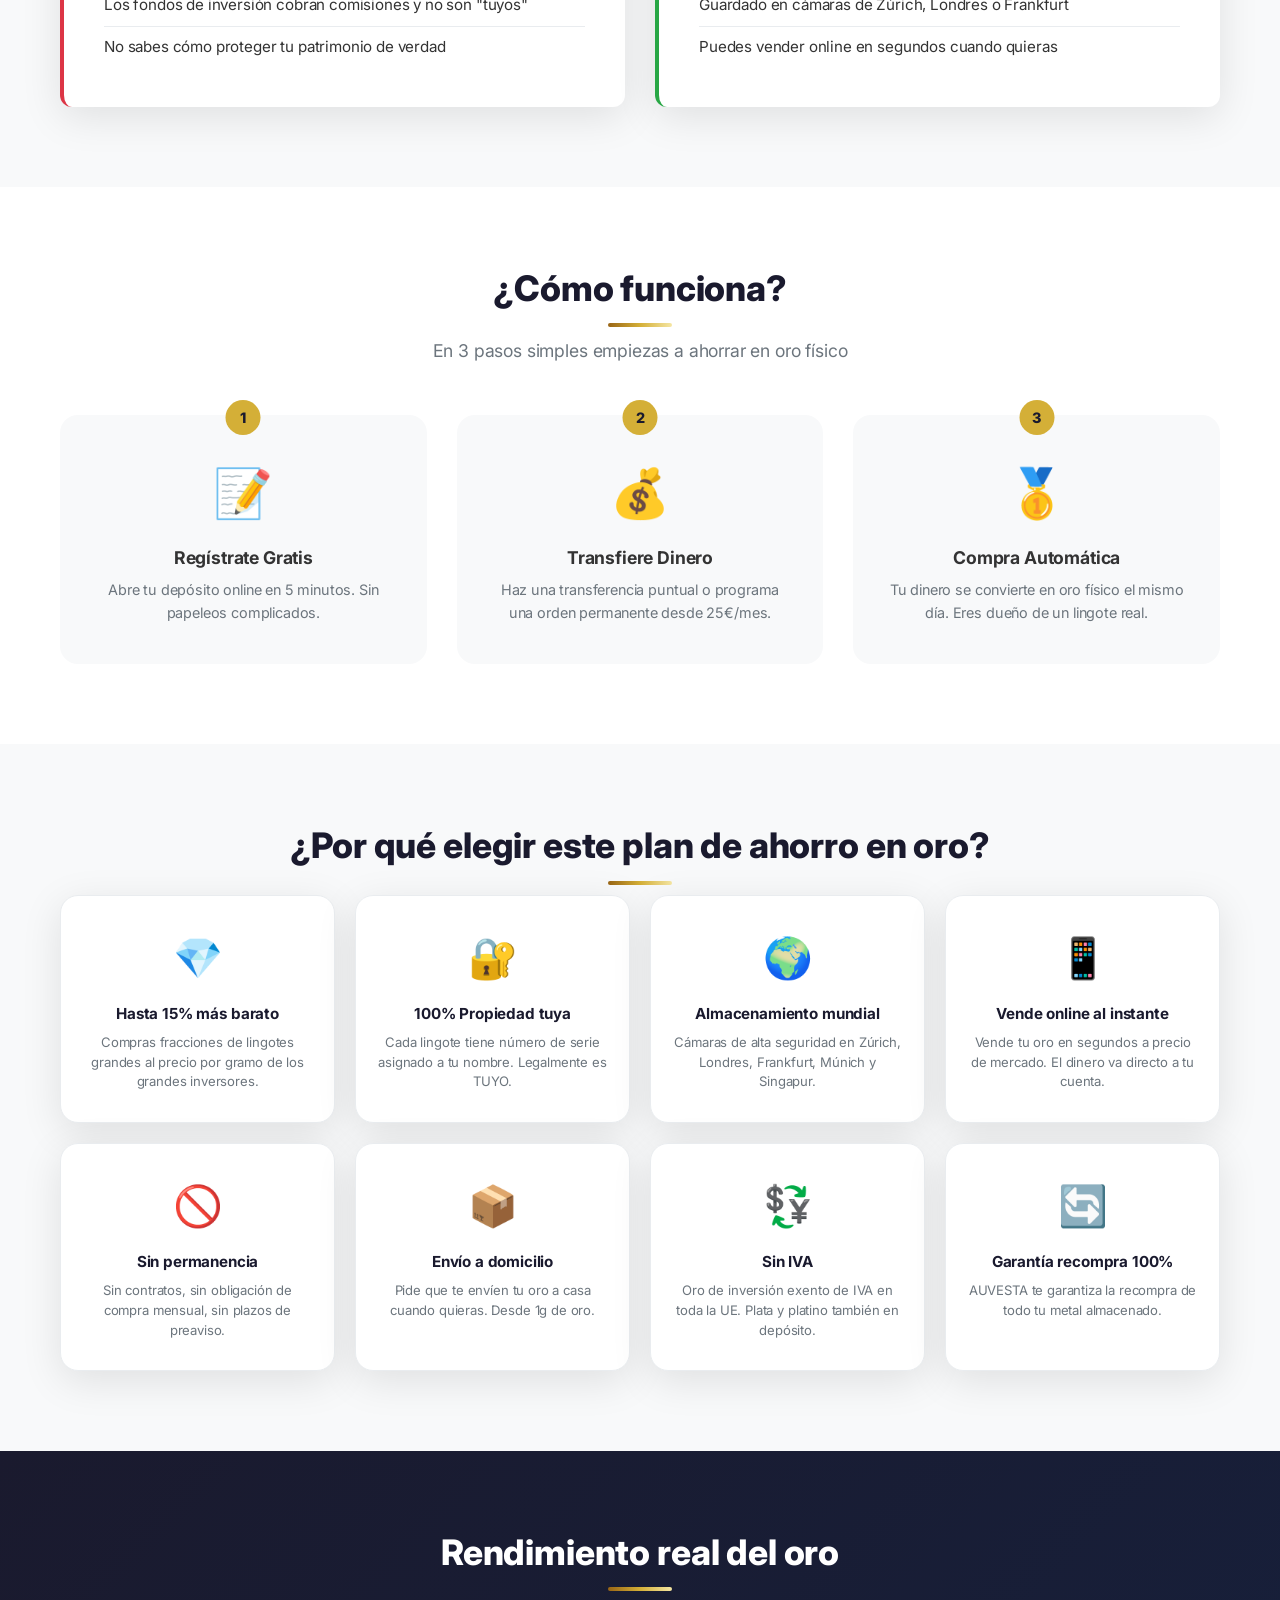
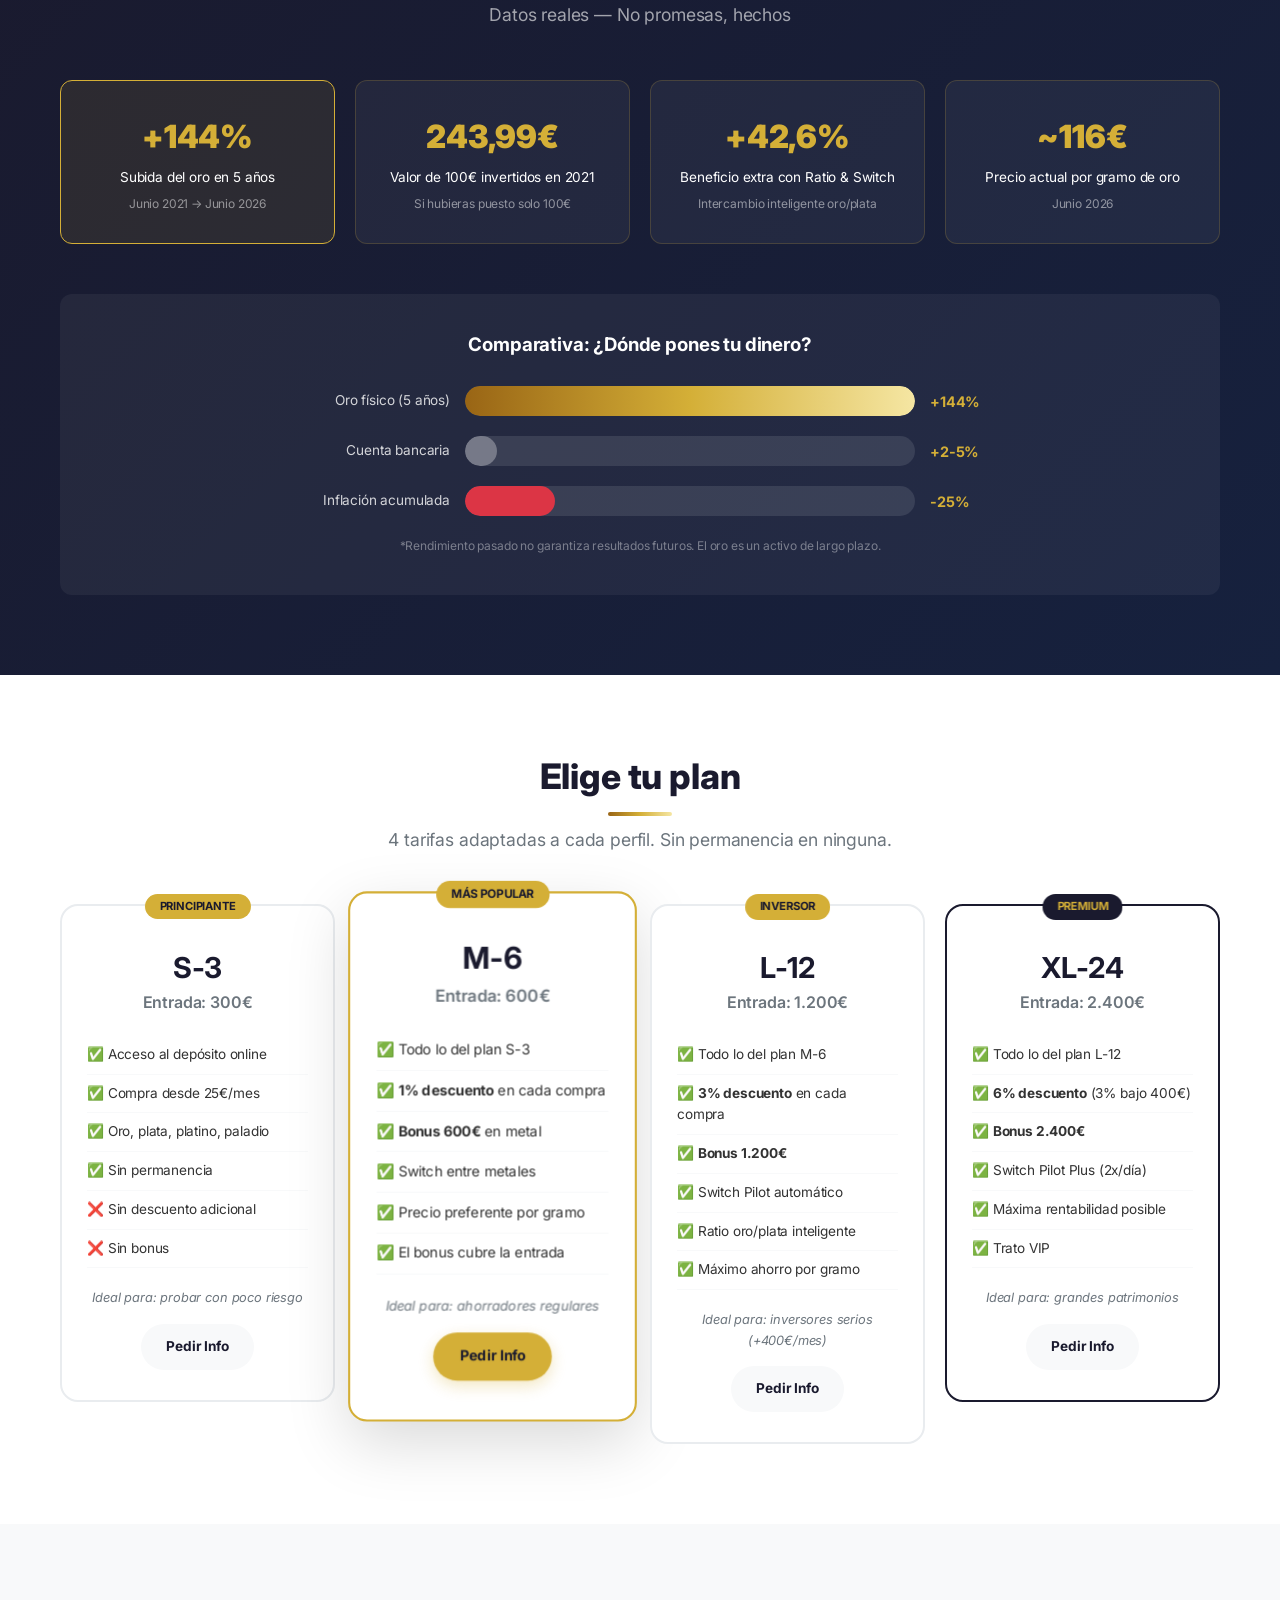
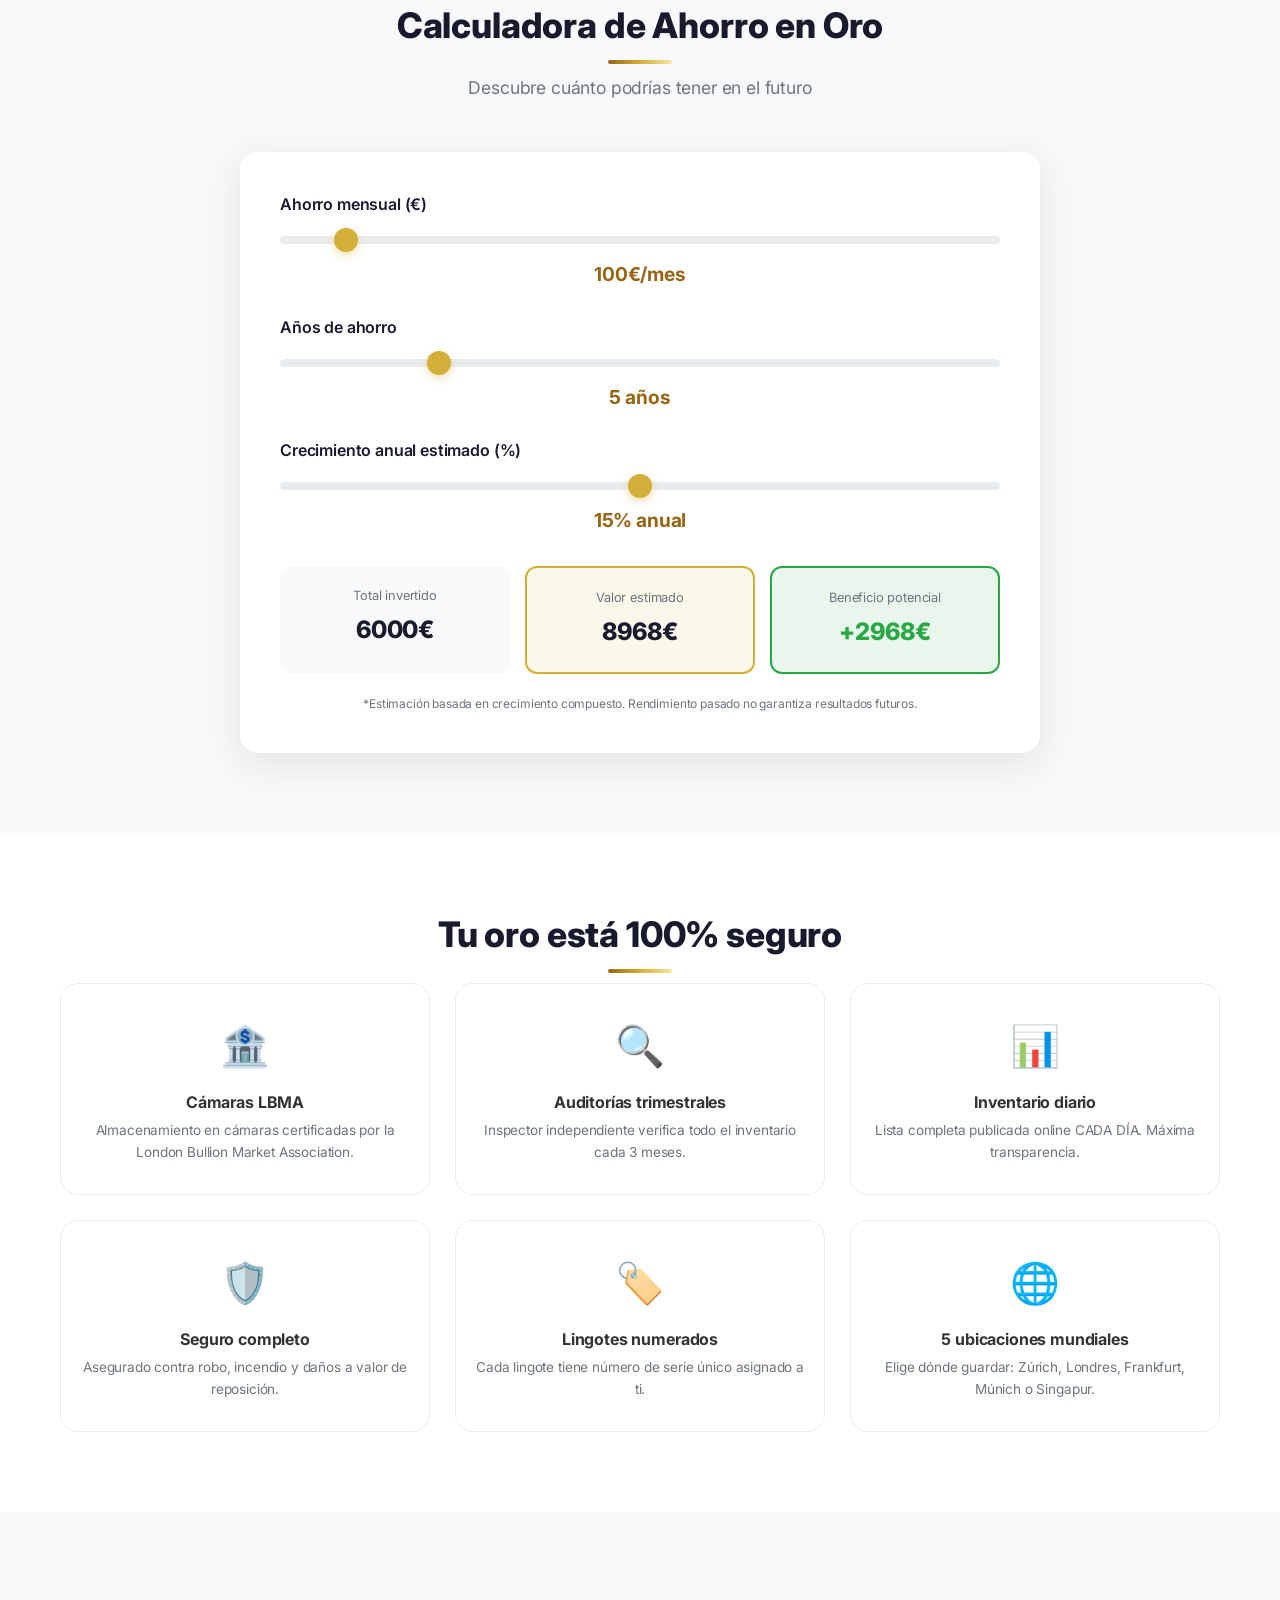
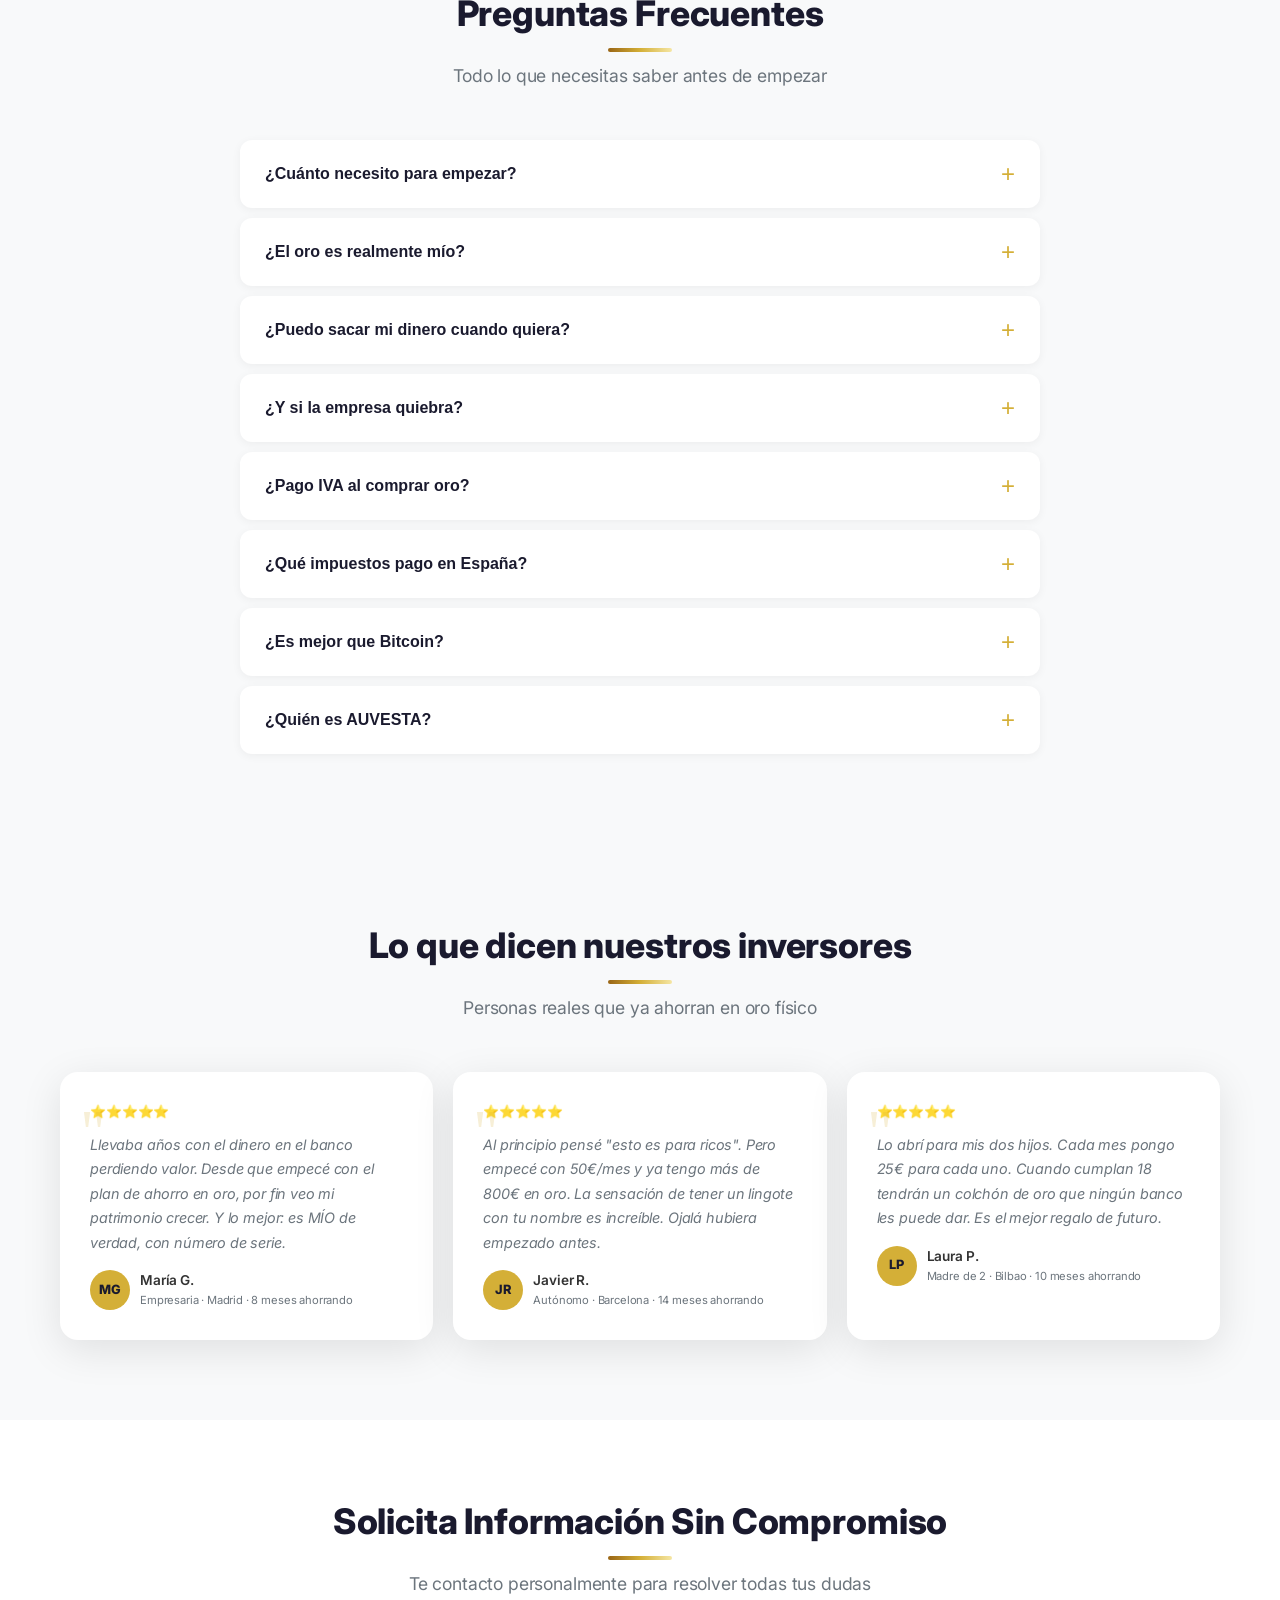
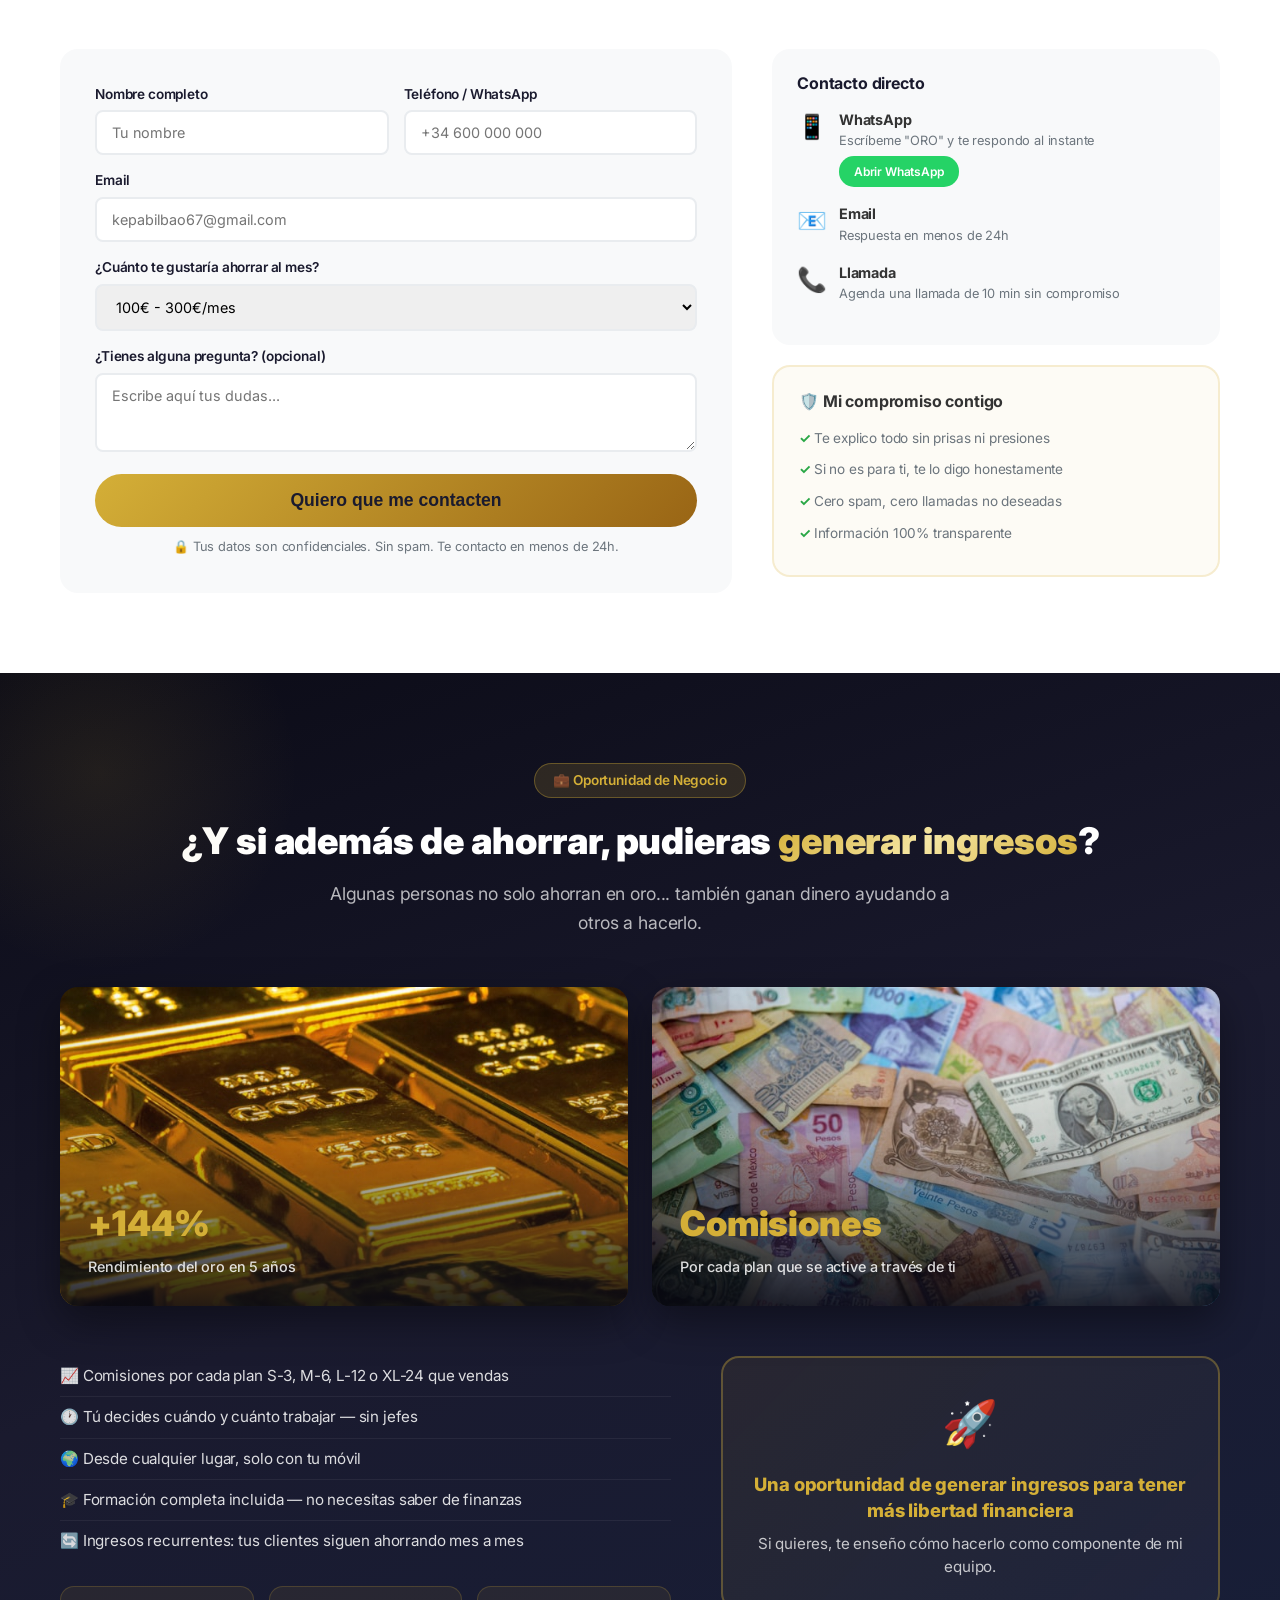
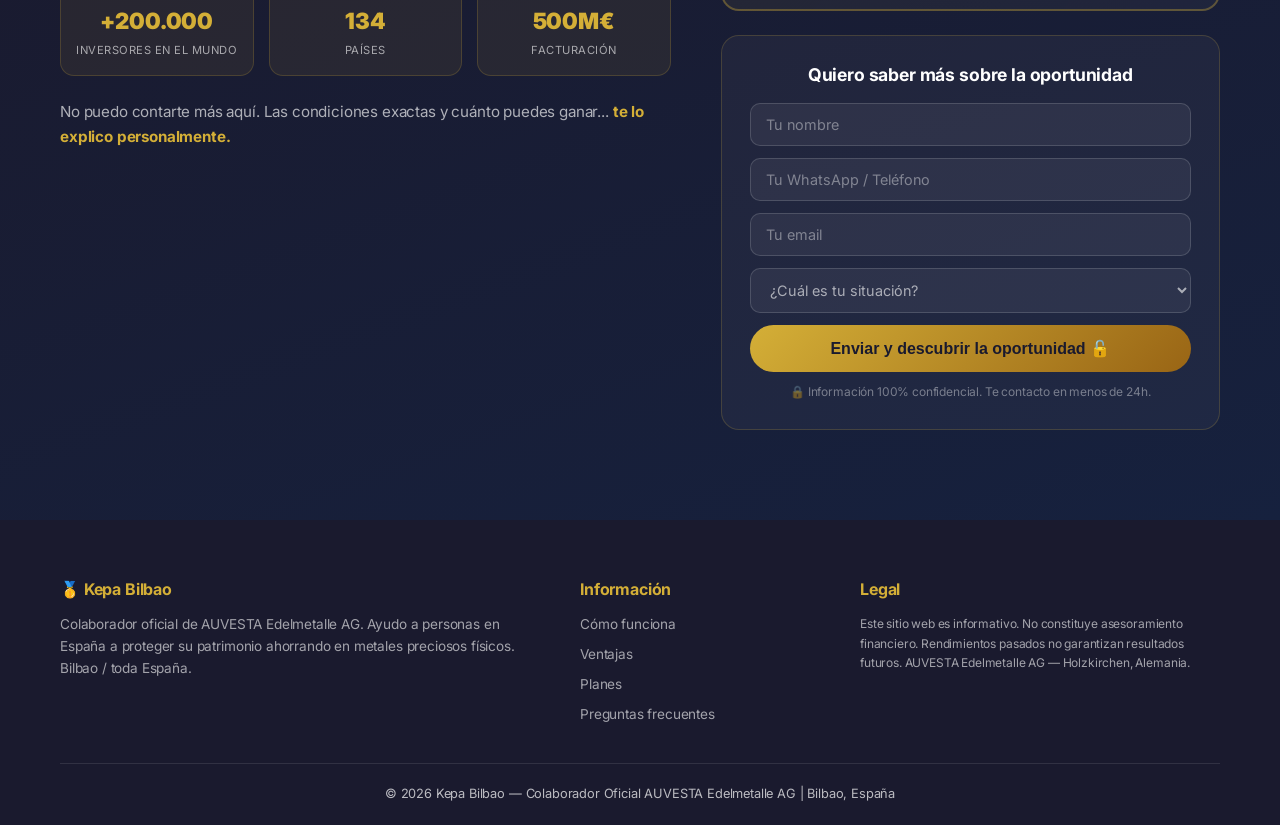
==== commit e0b36d84: "Ticker propio con precios reales (sin TradingView, funciona siempre)" ====
--- a/index.html
+++ b/index.html
@@ -183,27 +183,17 @@
     ============================================== -->
 
     <!-- TICKER PRECIO ORO EN VIVO -->
-    <!-- TICKER PRECIOS REALES EN VIVO (corre todo el rato, datos de TradingView) -->
-    <div class="gold-ticker-live">
-        <div class="tradingview-widget-container">
-            <div class="tradingview-widget-container__widget"></div>
-            <script type="text/javascript" src="https://s3.tradingview.com/external-embedding/embed-widget-ticker-tape.js" async>
-            {
-                "symbols": [
-                    { "description": "🥇 ORO (EUR)", "proName": "OANDA:XAUEUR" },
-                    { "description": "🥈 PLATA (EUR)", "proName": "OANDA:XAGEUR" },
-                    { "description": "⬜ PLATINO", "proName": "OANDA:XPTUSD" },
-                    { "description": "🔲 PALADIO", "proName": "OANDA:XPDUSD" },
-                    { "description": "📊 RATIO ORO/PLATA", "proName": "TVC:GOLDSILVER" },
-                    { "description": "🥇 ORO (USD)", "proName": "TVC:GOLD" }
-                ],
-                "showSymbolLogo": false,
-                "isTransparent": true,
-                "displayMode": "regular",
-                "colorTheme": "dark",
-                "locale": "es"
-            }
-            </script>
+    <!-- TICKER PRECIOS METALES EN VIVO (propio, sin depender de widgets externos) -->
+    <div class="gold-ticker">
+        <div class="ticker-content" id="ticker-live">
+            <span class="ticker-item">🥇 ORO: <span class="price" id="p-oro">cargando...</span></span>
+            <span class="ticker-item">🥈 PLATA: <span class="price" id="p-plata">cargando...</span></span>
+            <span class="ticker-item">⬜ PLATINO: <span class="price" id="p-platino">cargando...</span></span>
+            <span class="ticker-item">🔲 PALADIO: <span class="price" id="p-paladio">cargando...</span></span>
+            <span class="ticker-item">📊 RATIO ORO/PLATA: <span class="price" id="p-ratio">--</span></span>
+            <span class="ticker-item">🥇 ORO: <span class="price" id="p-oro2">cargando...</span></span>
+            <span class="ticker-item">🥈 PLATA: <span class="price" id="p-plata2">cargando...</span></span>
+            <span class="ticker-item">⬜ PLATINO: <span class="price" id="p-platino2">cargando...</span></span>
         </div>
     </div>
 
@@ -591,6 +581,7 @@
     </div>
 
     <!-- SCRIPTS -->
+    <script src="ticker-prices.js"></script>
     <script src="error-handler.js"></script>
     <script src="app-integration.js"></script>
     <script src="chatbot-ia.js"></script>
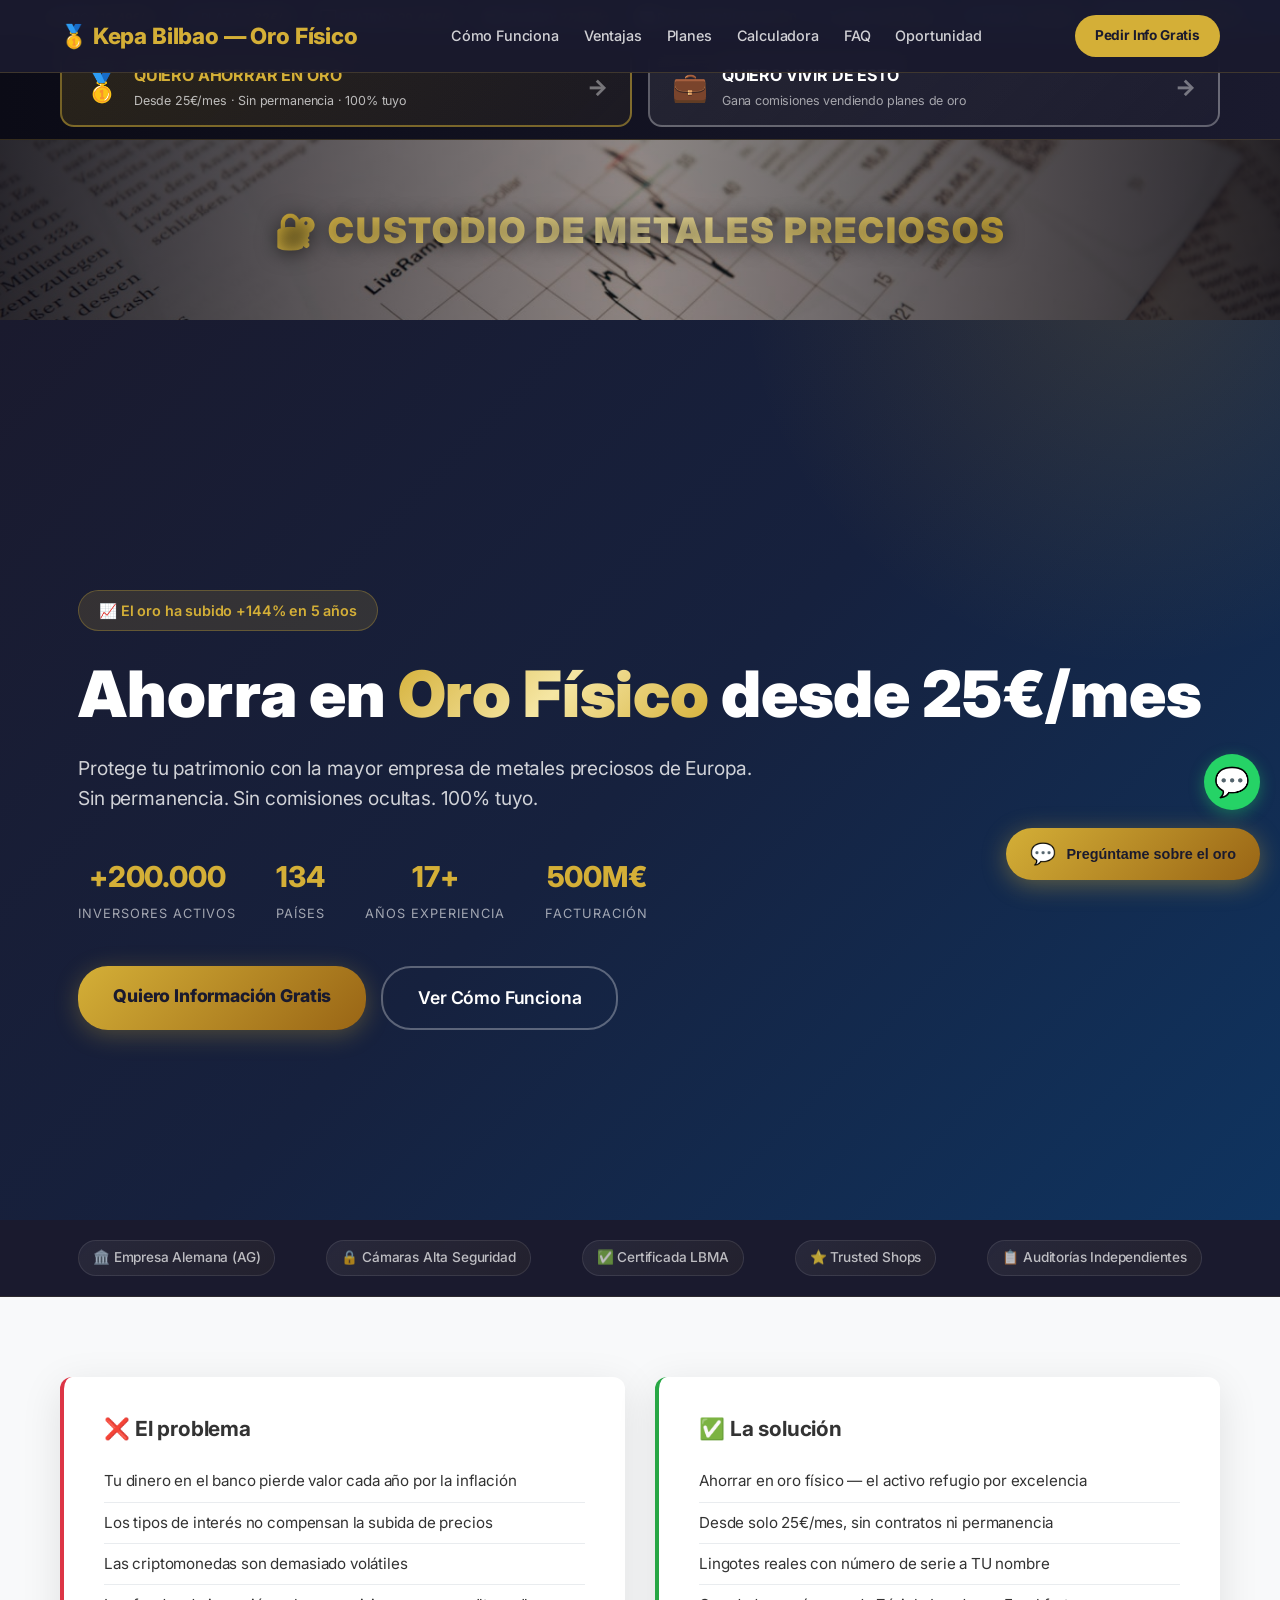
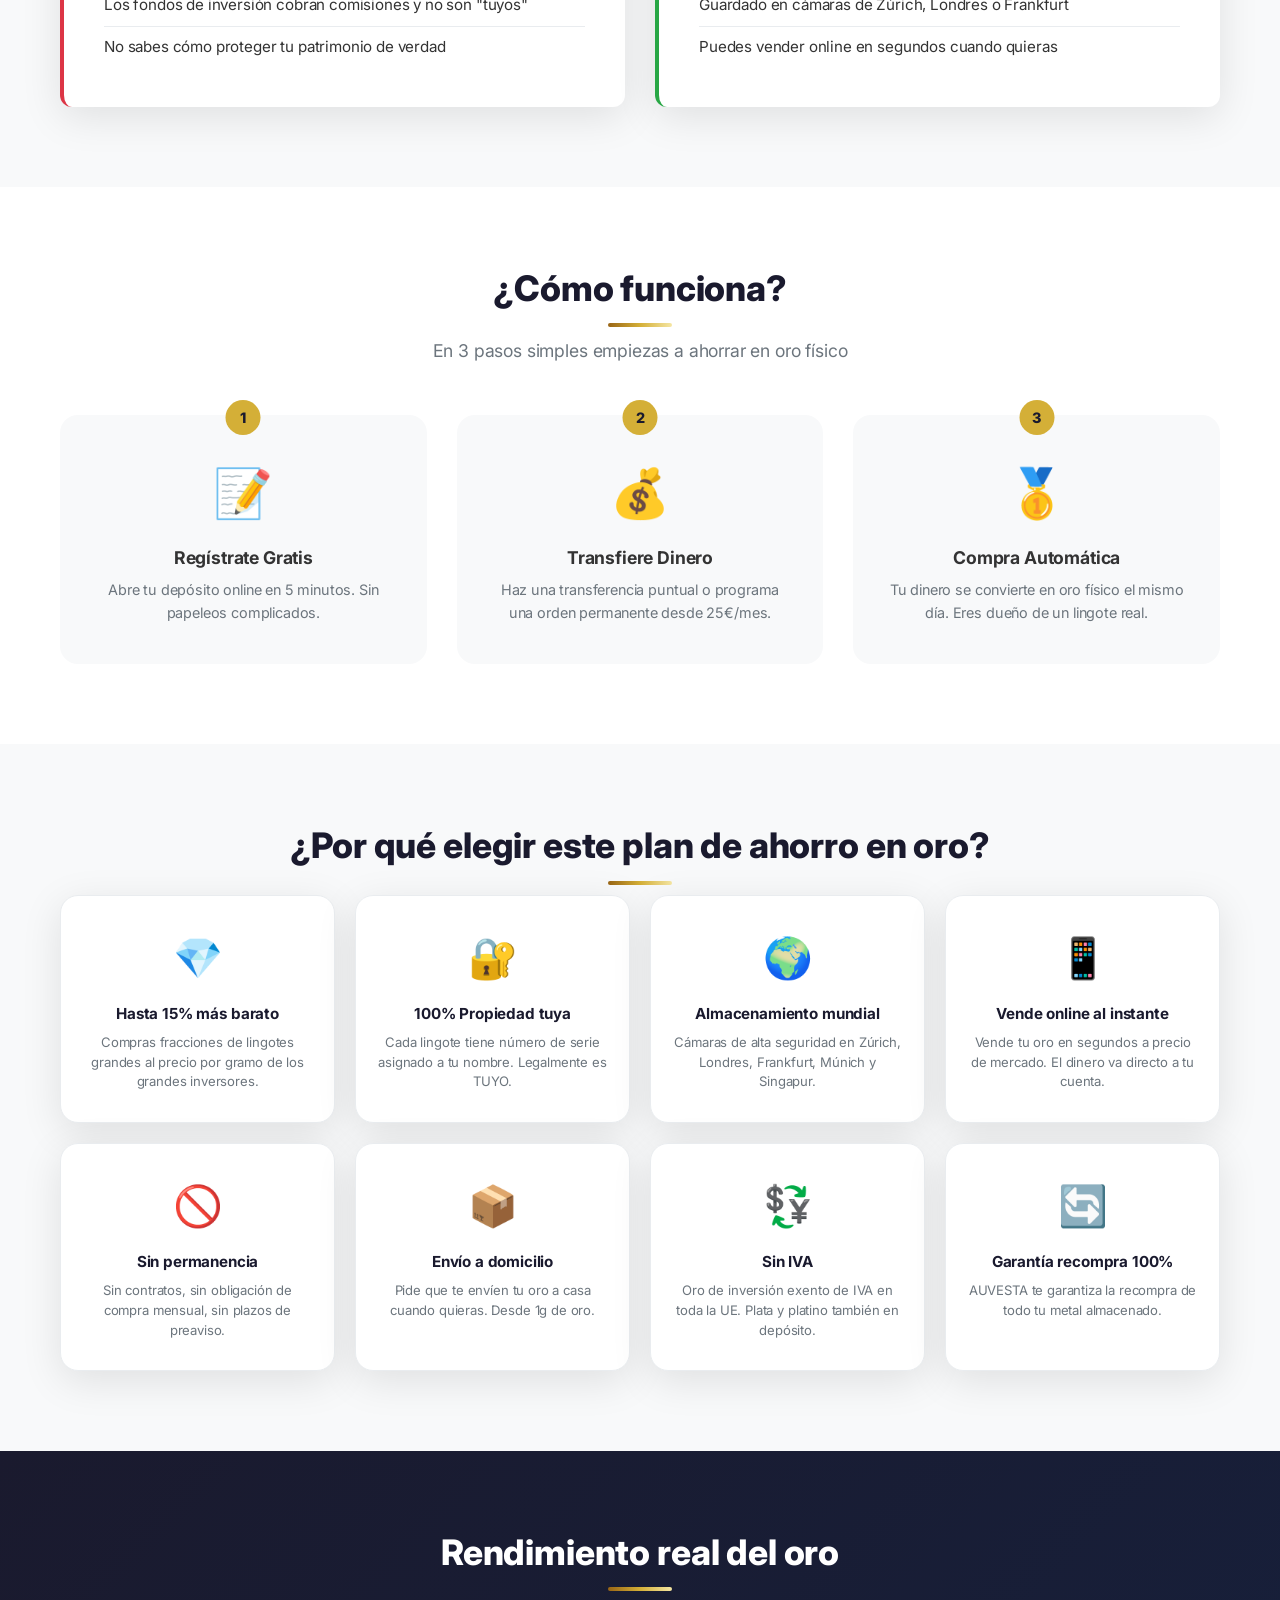
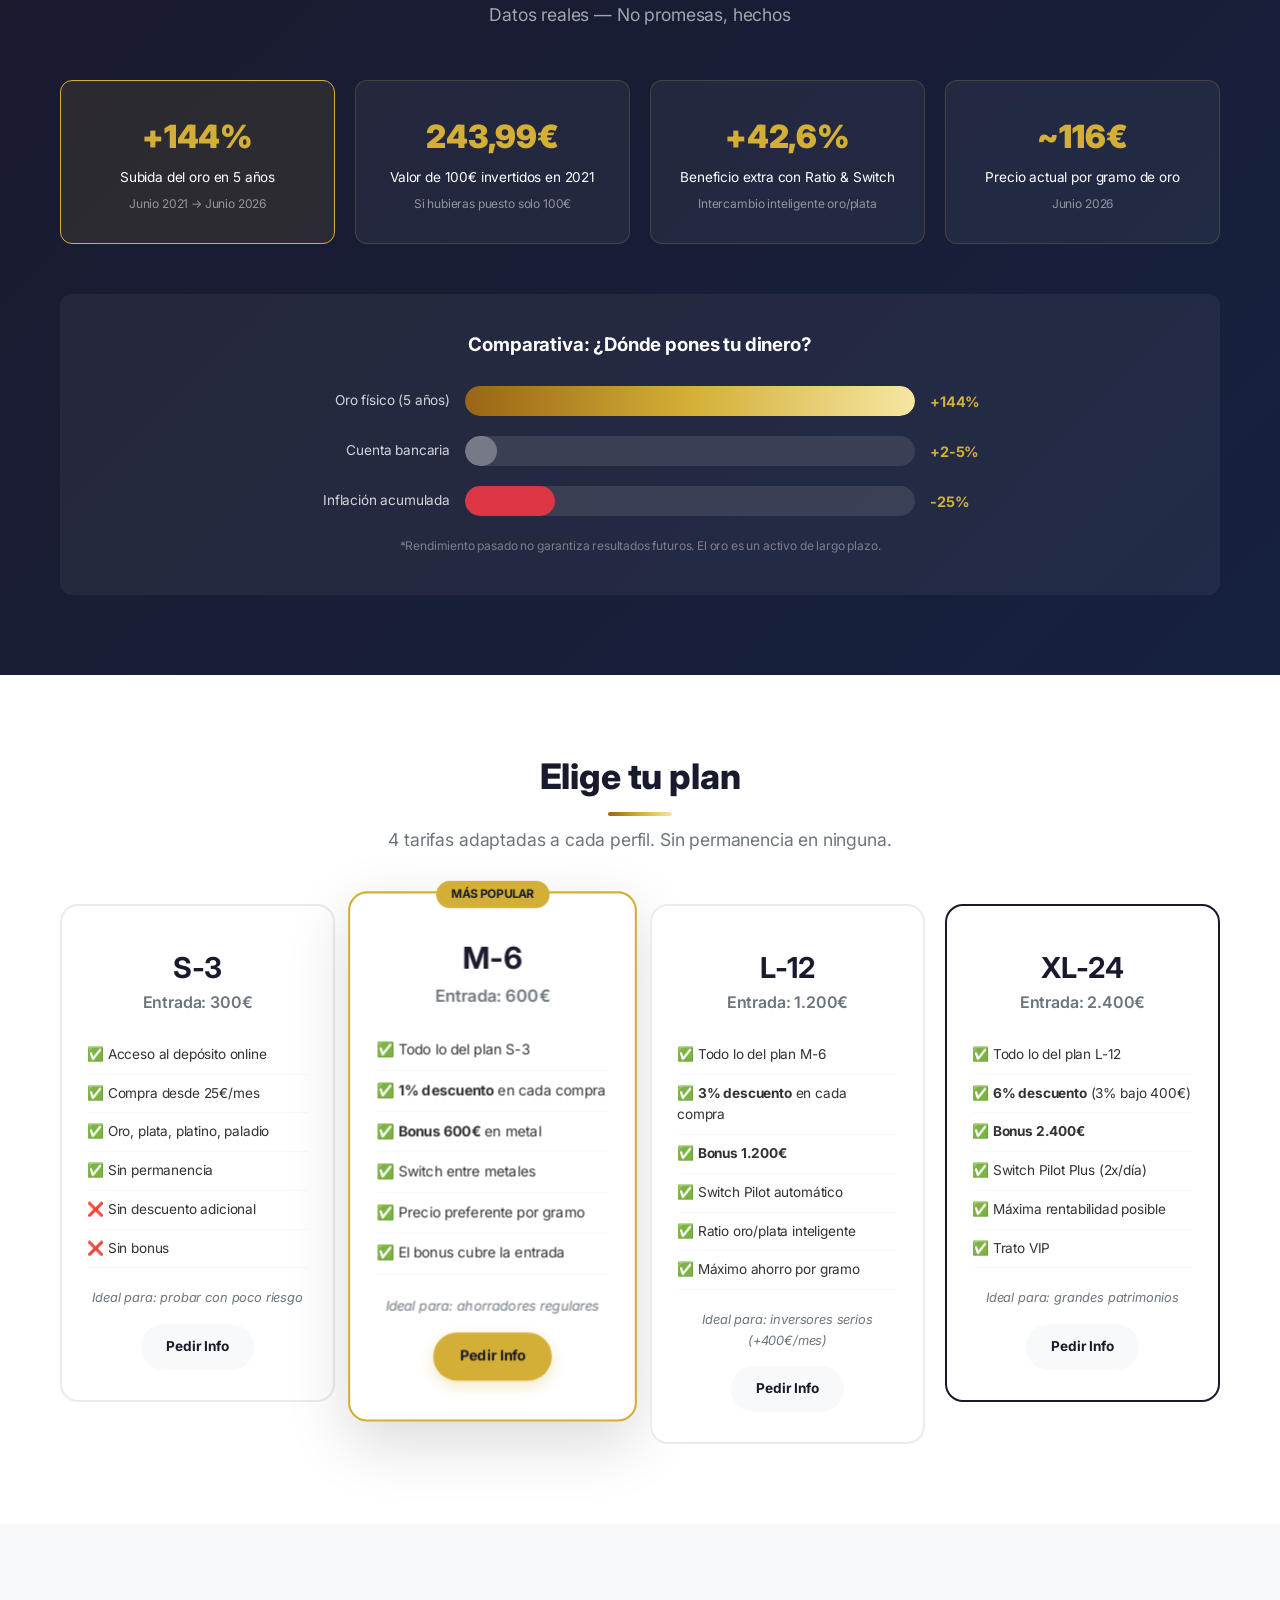
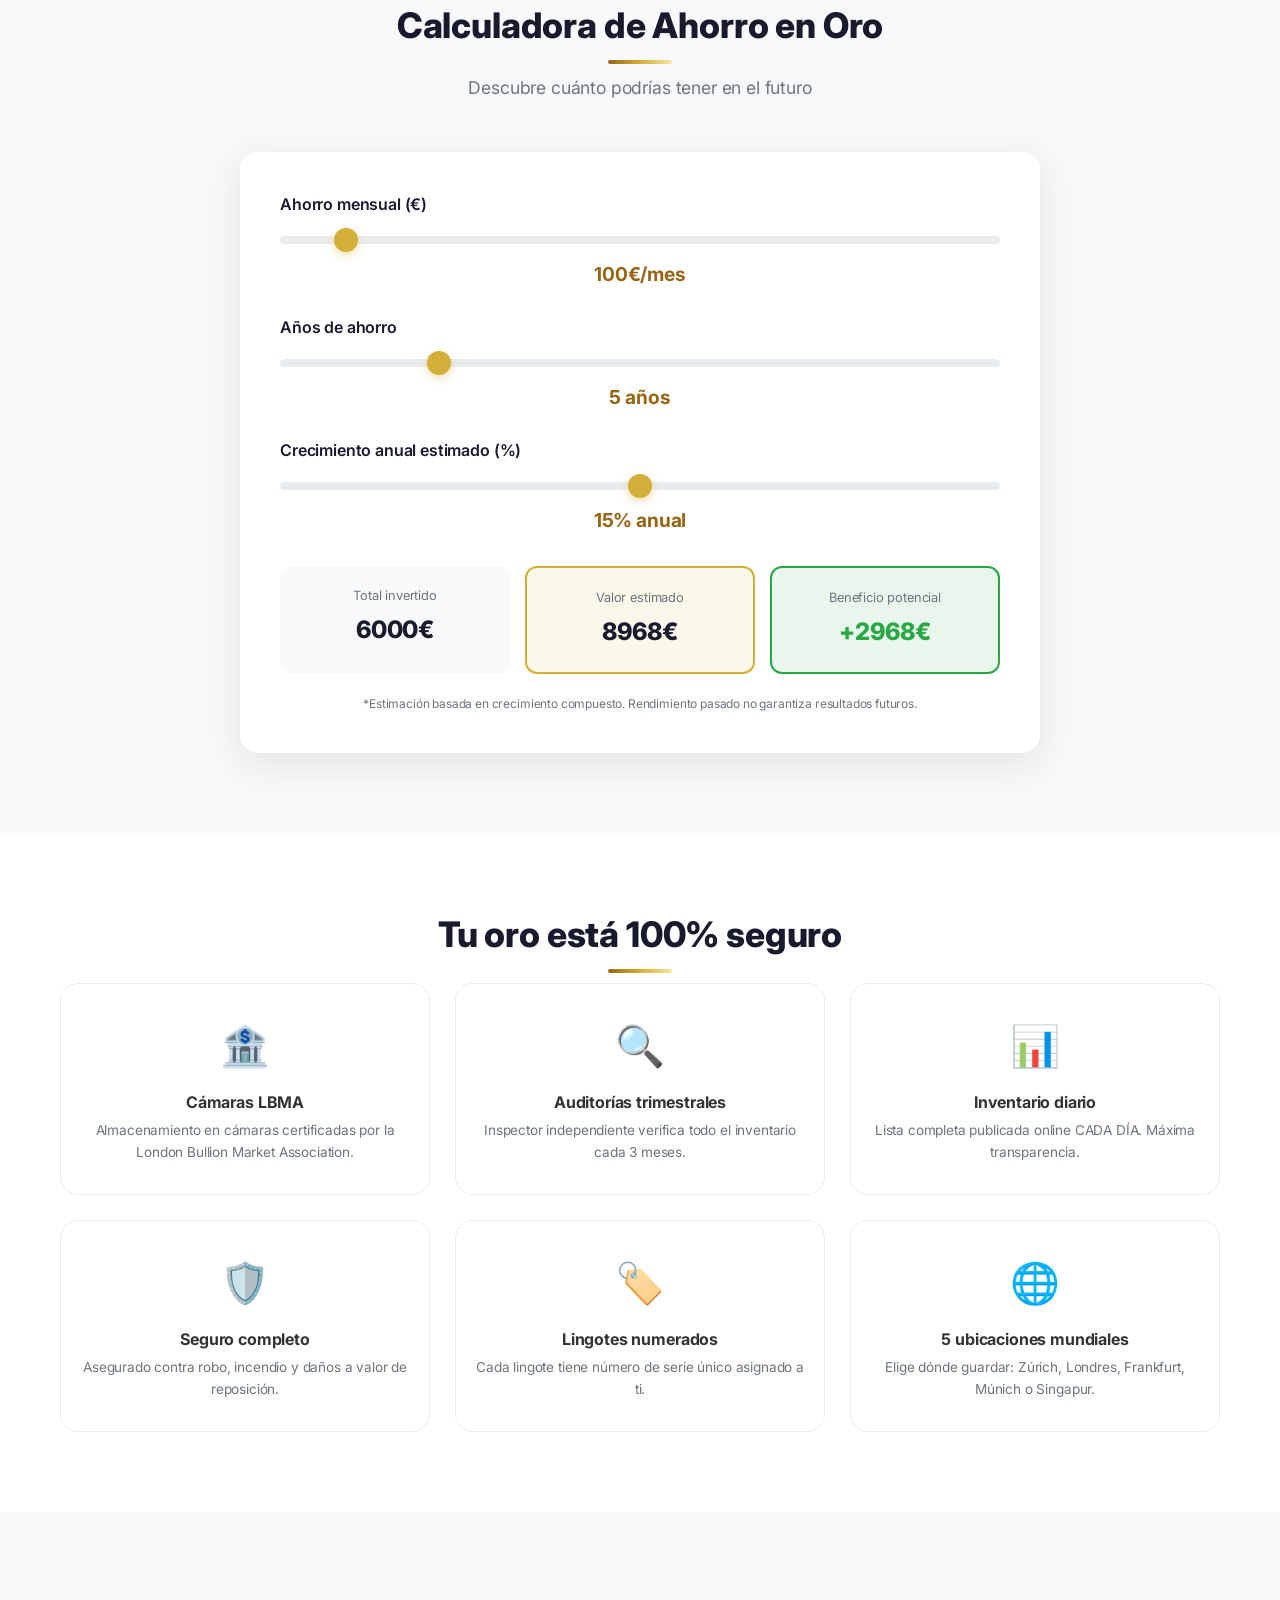
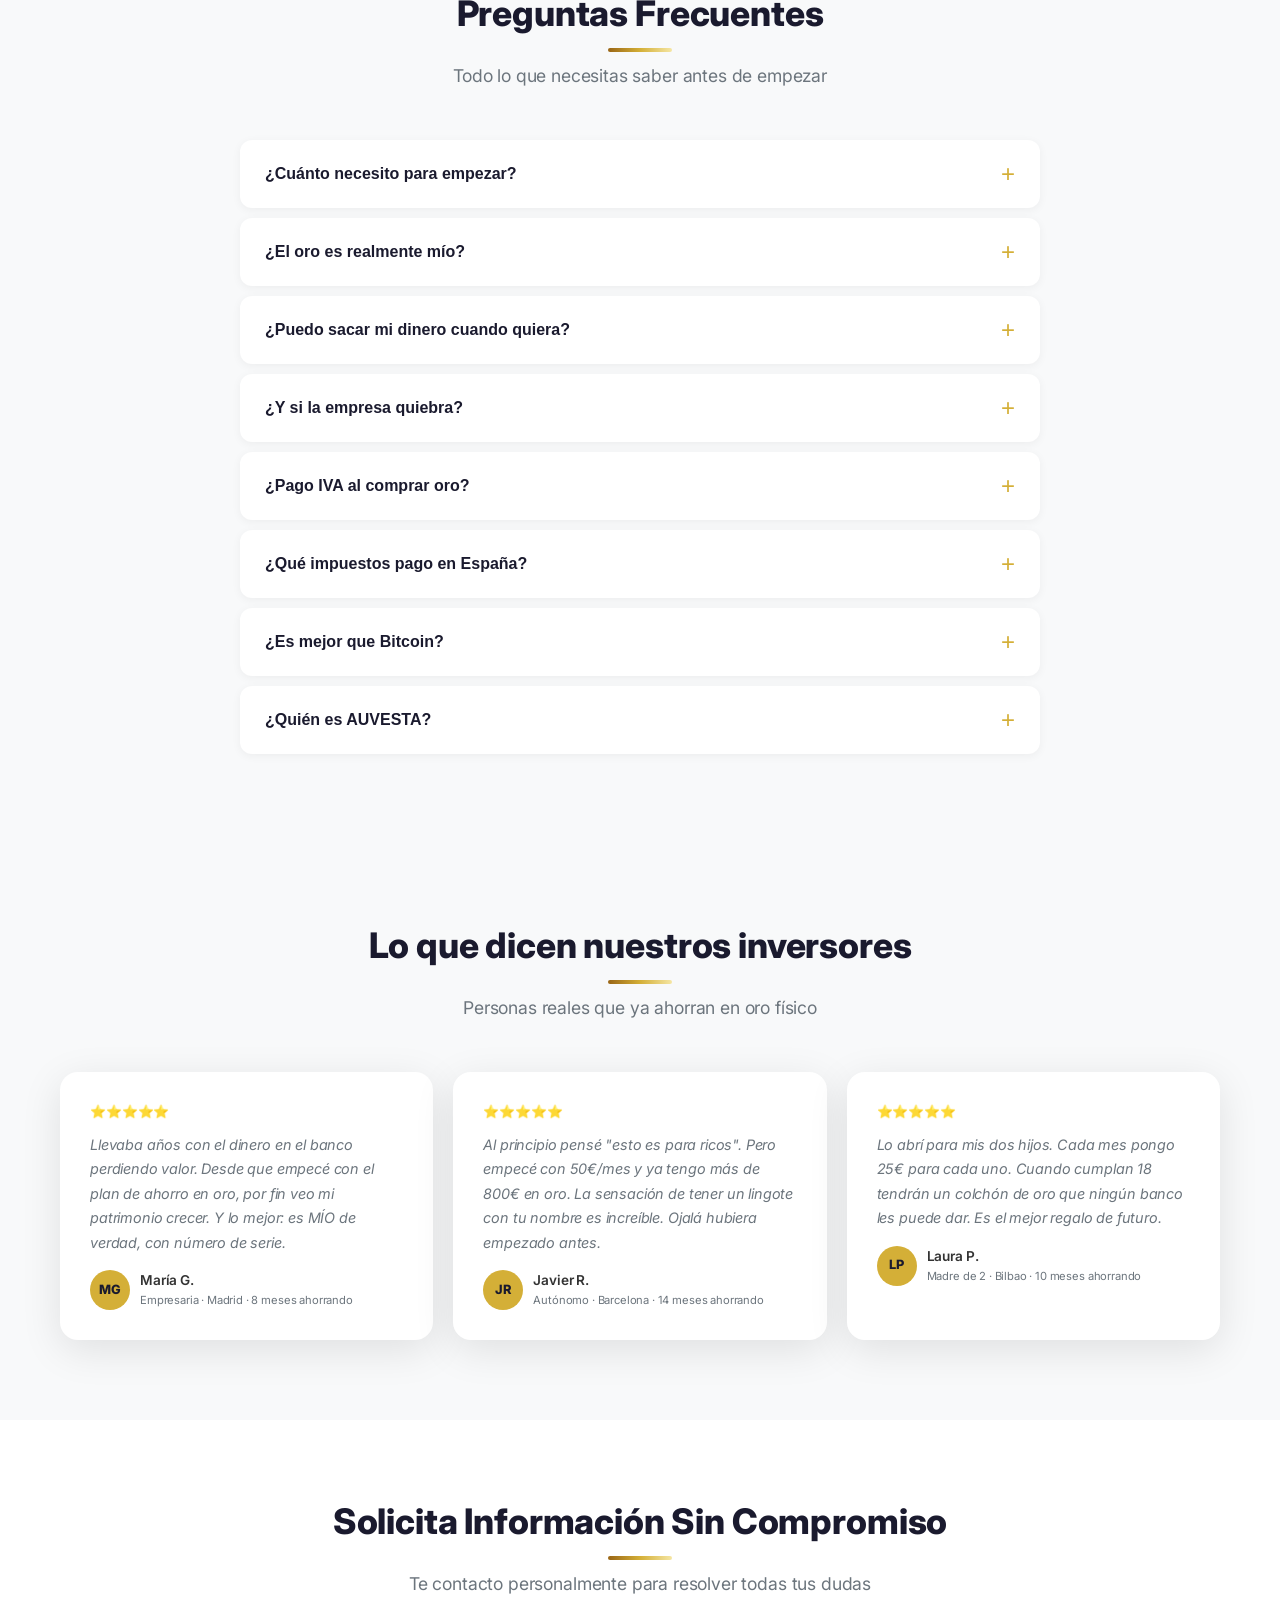
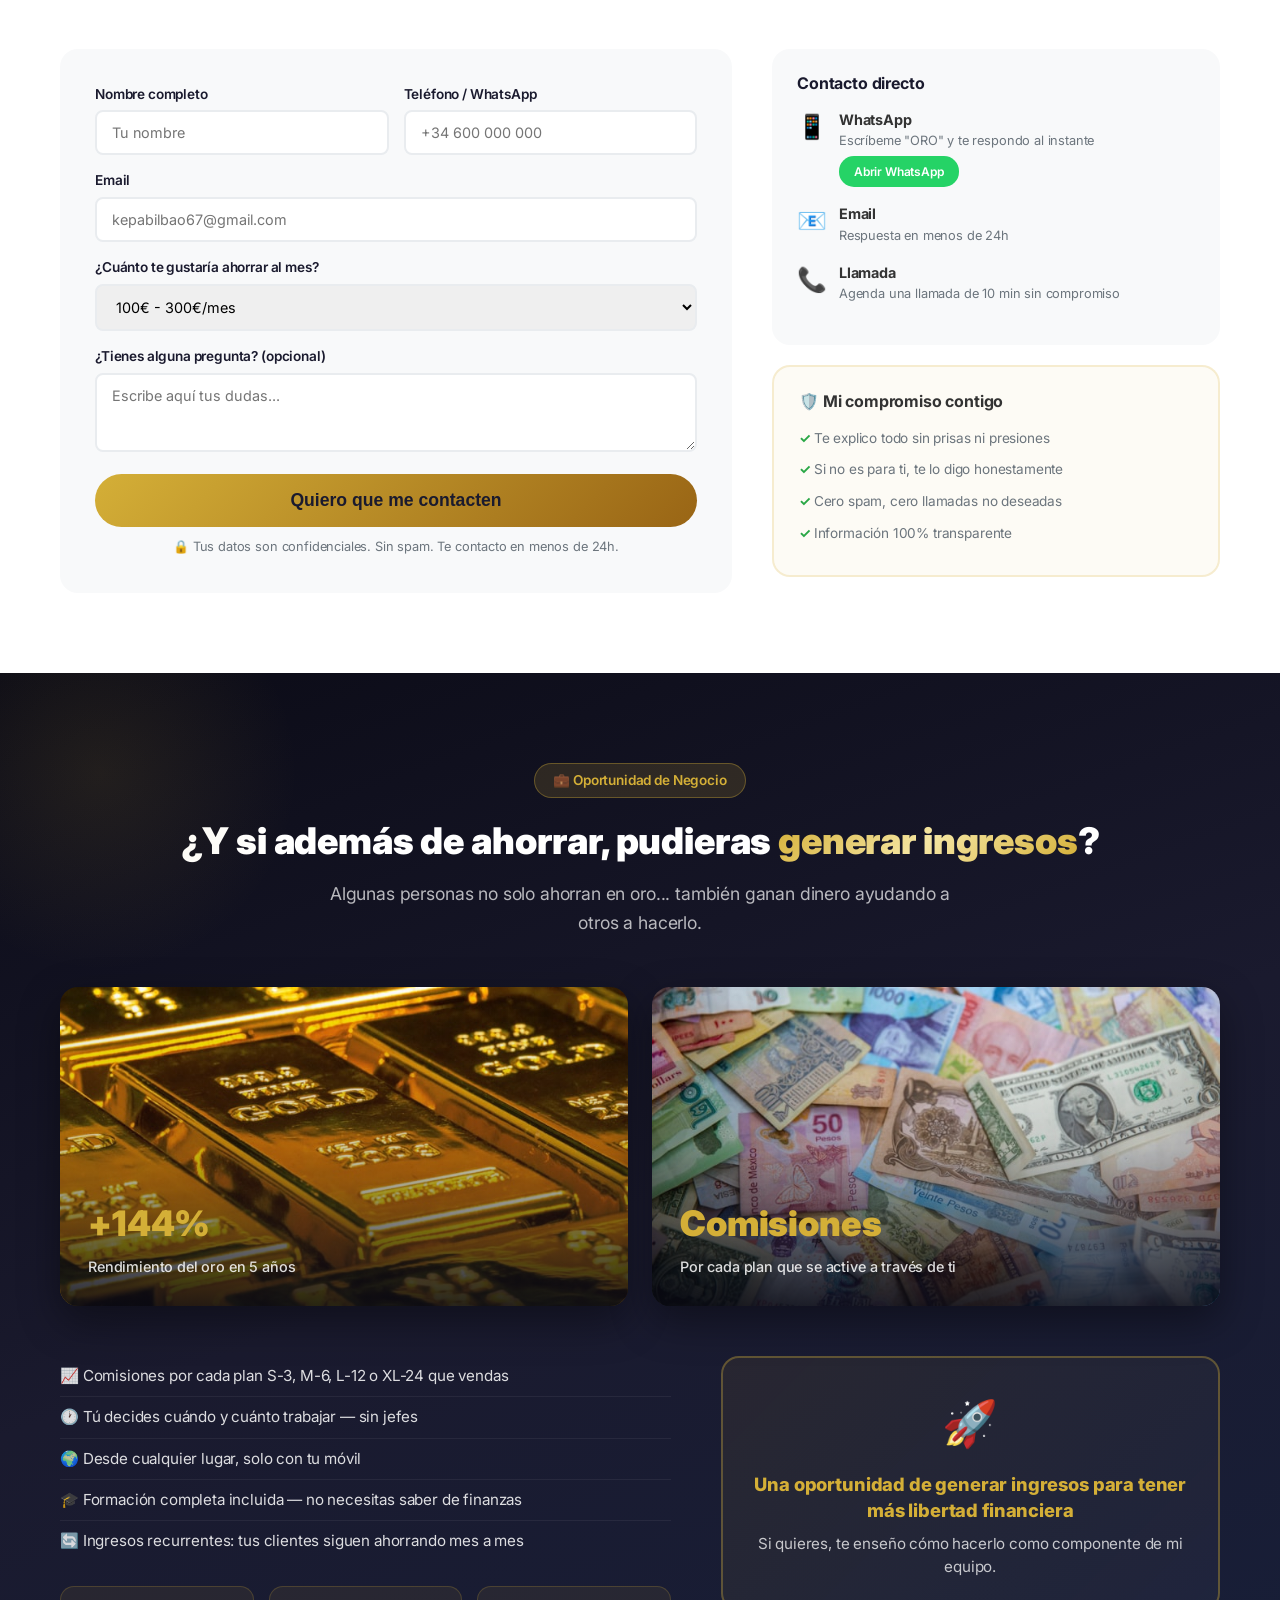
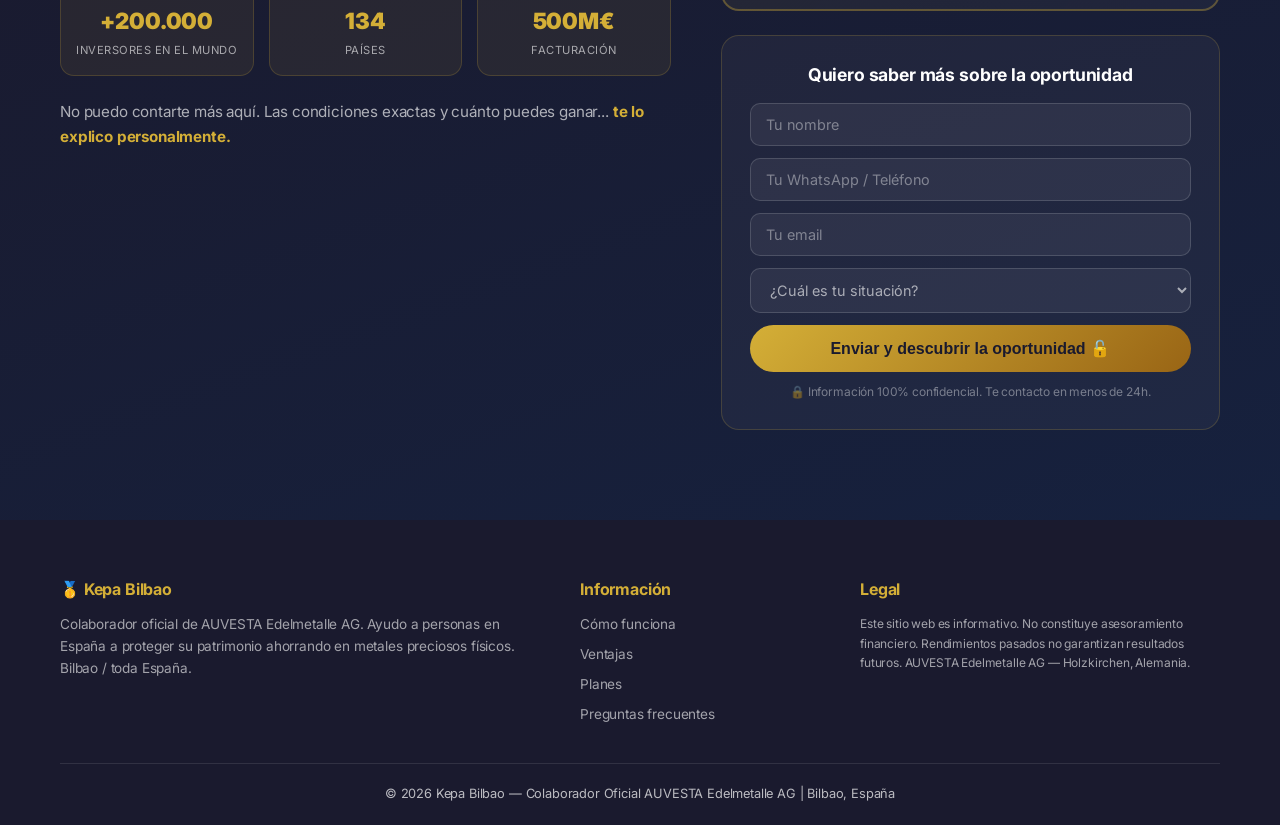
==== commit 90e55d89: "Ticker propio con precios reales (reemplaza TradingView que no funcionaba)" ====
--- a/index.html
+++ b/index.html
@@ -183,7 +183,7 @@
     ============================================== -->
 
     <!-- TICKER PRECIO ORO EN VIVO -->
-    <!-- TICKER PRECIOS METALES EN VIVO (propio, sin depender de widgets externos) -->
+    <!-- TICKER PRECIOS METALES EN VIVO (propio, funciona siempre) -->
     <div class="gold-ticker">
         <div class="ticker-content" id="ticker-live">
             <span class="ticker-item">🥇 ORO: <span class="price" id="p-oro">cargando...</span></span>
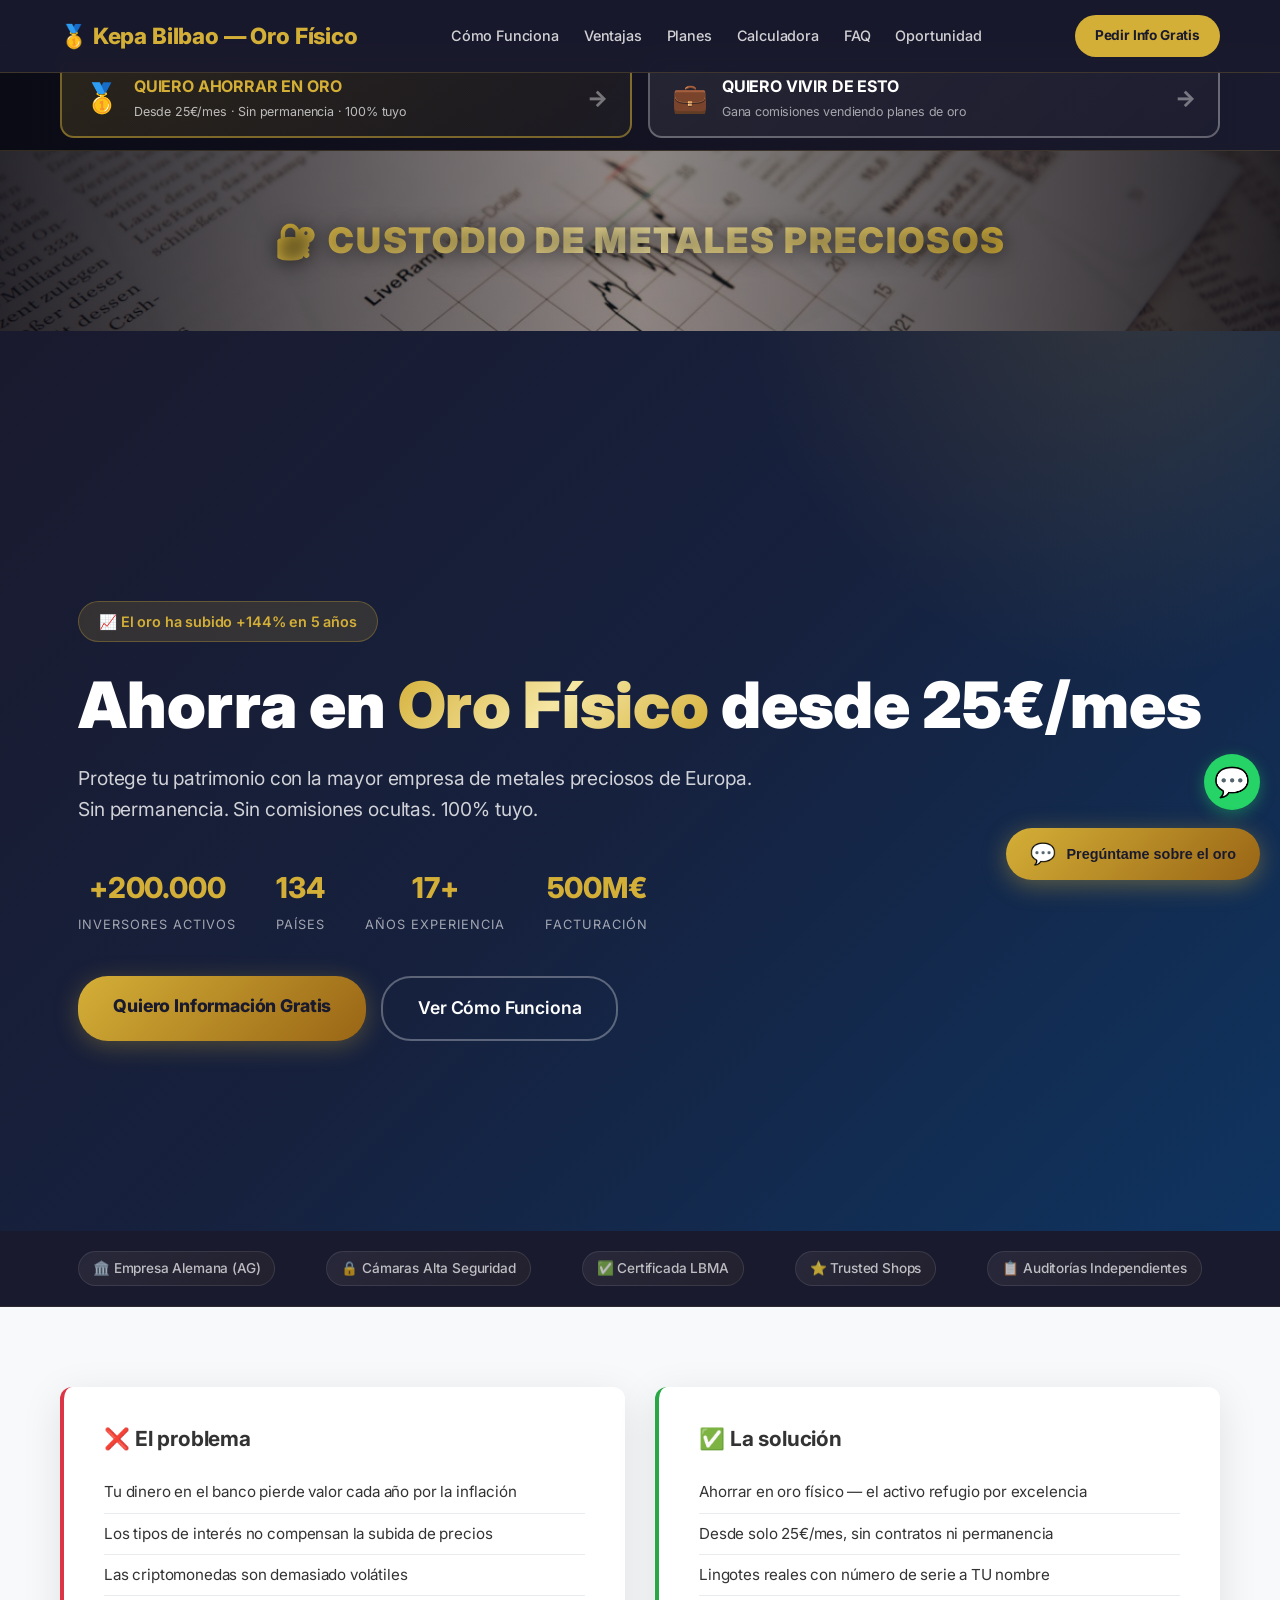
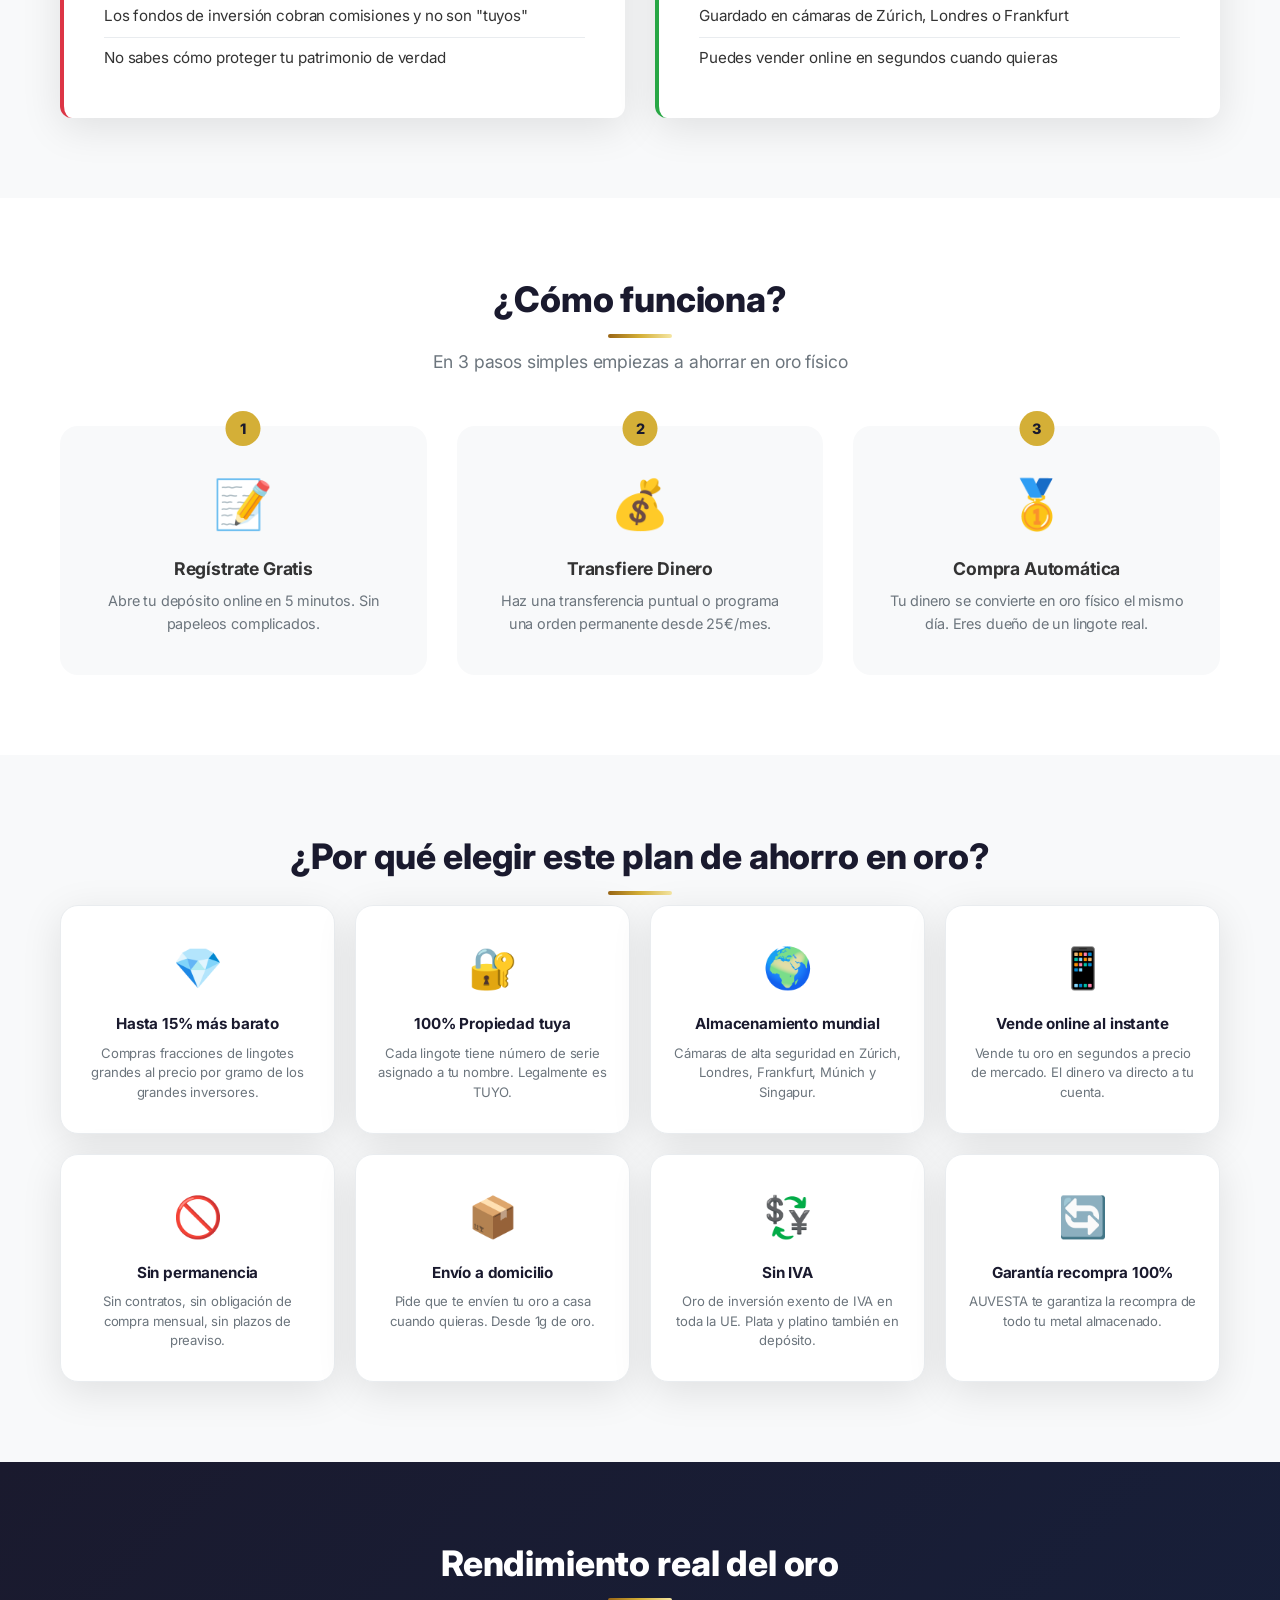
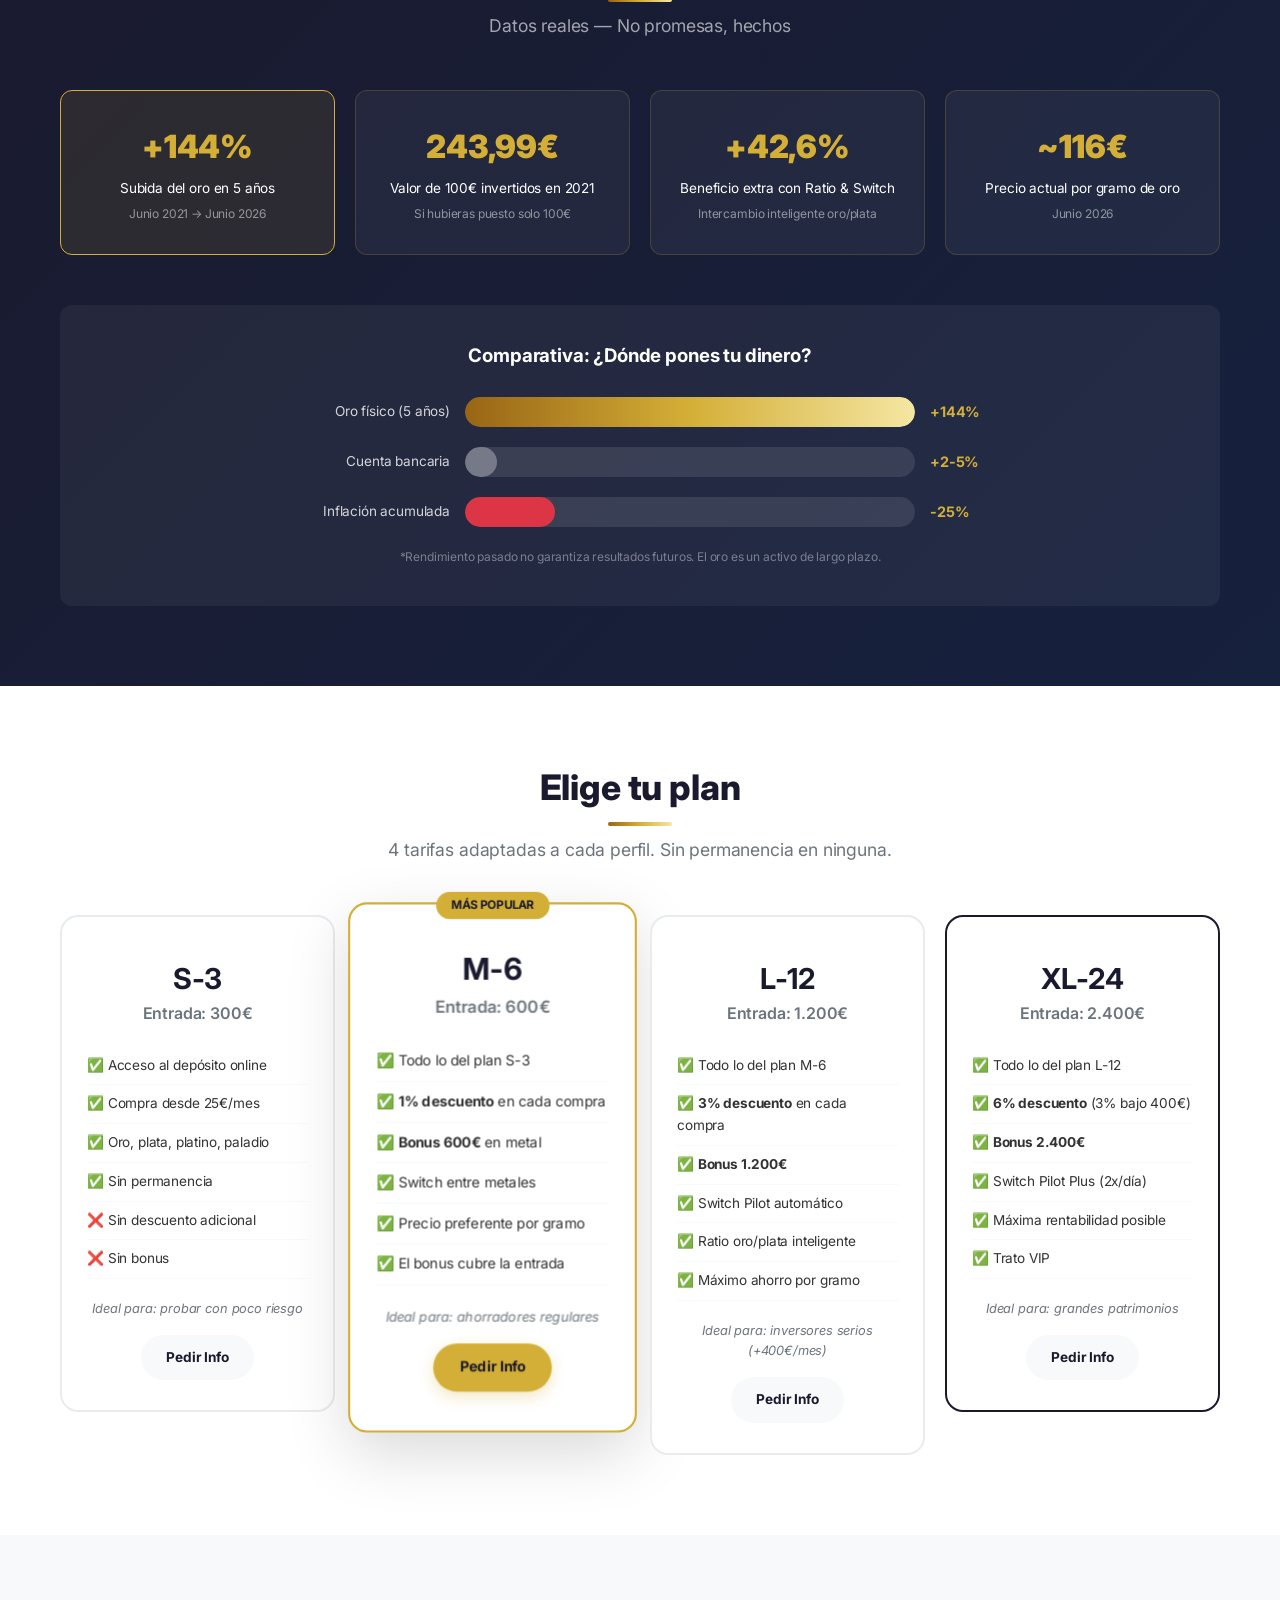
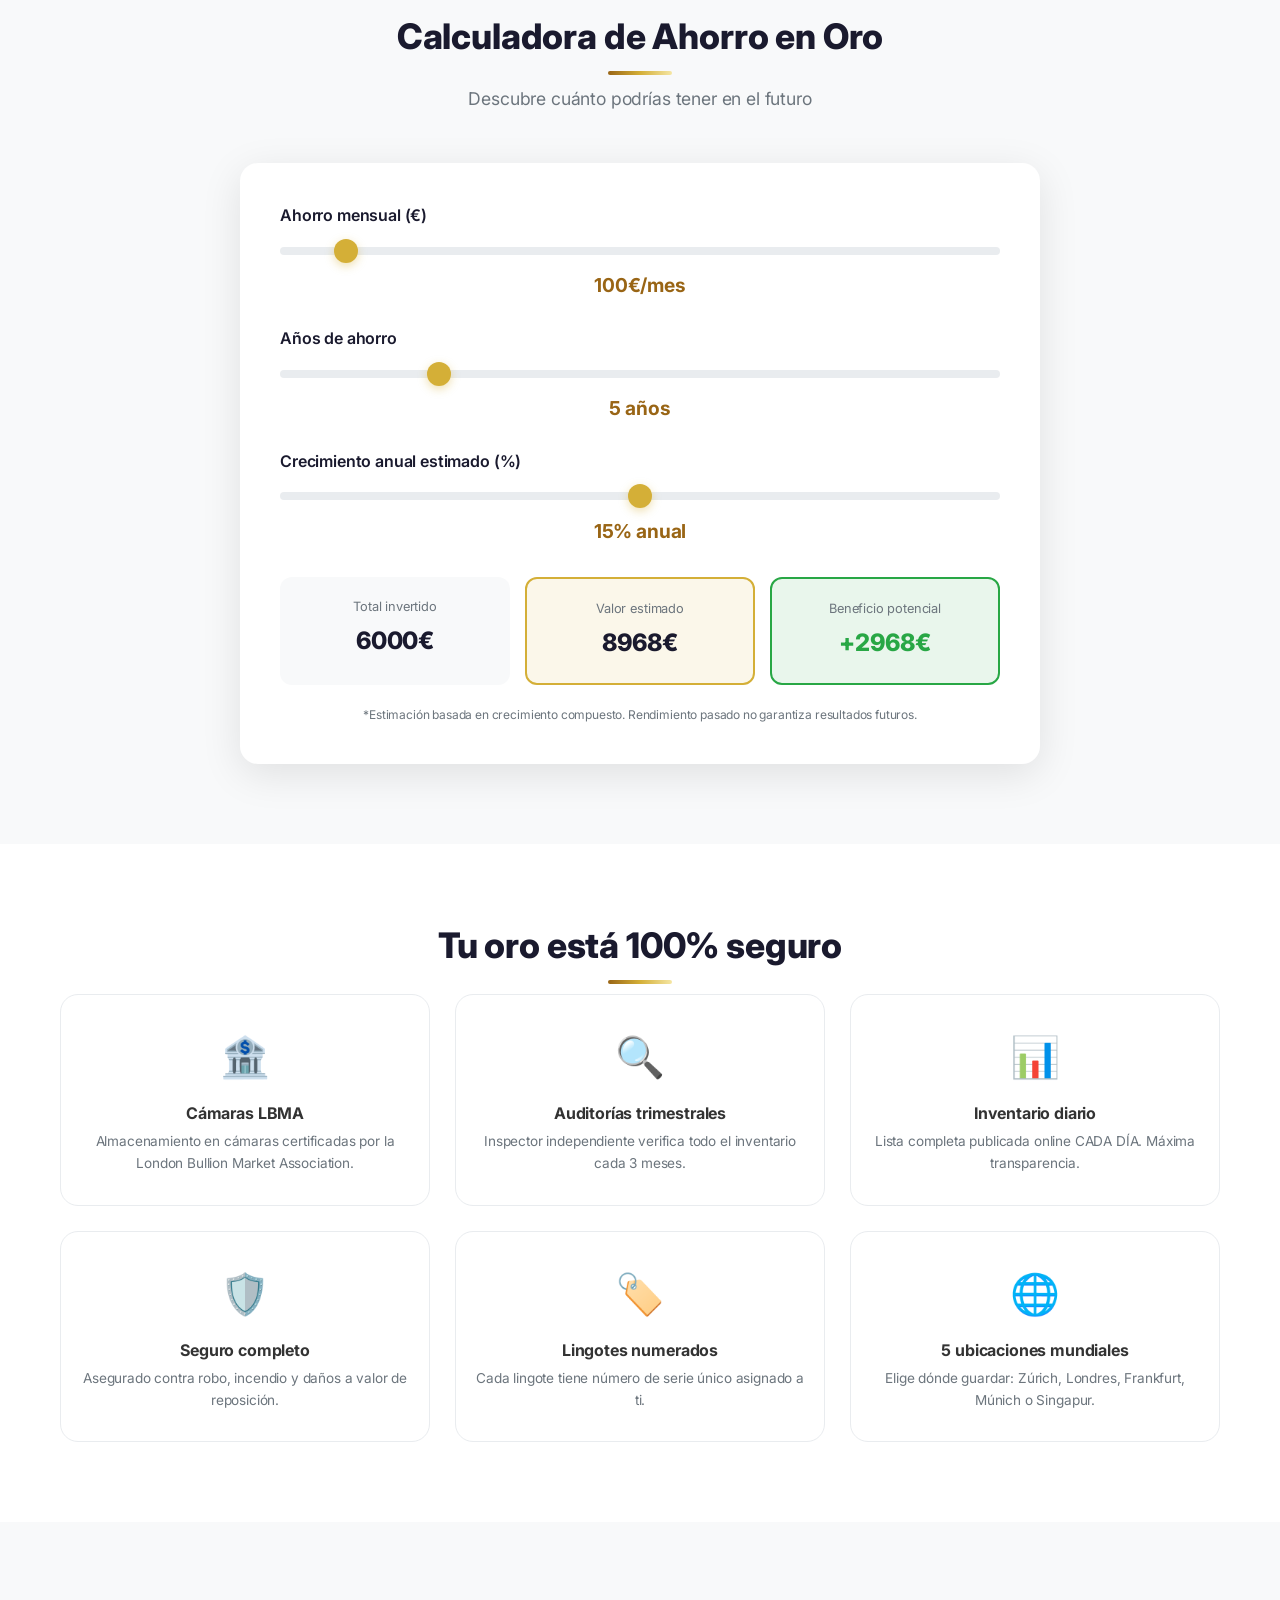
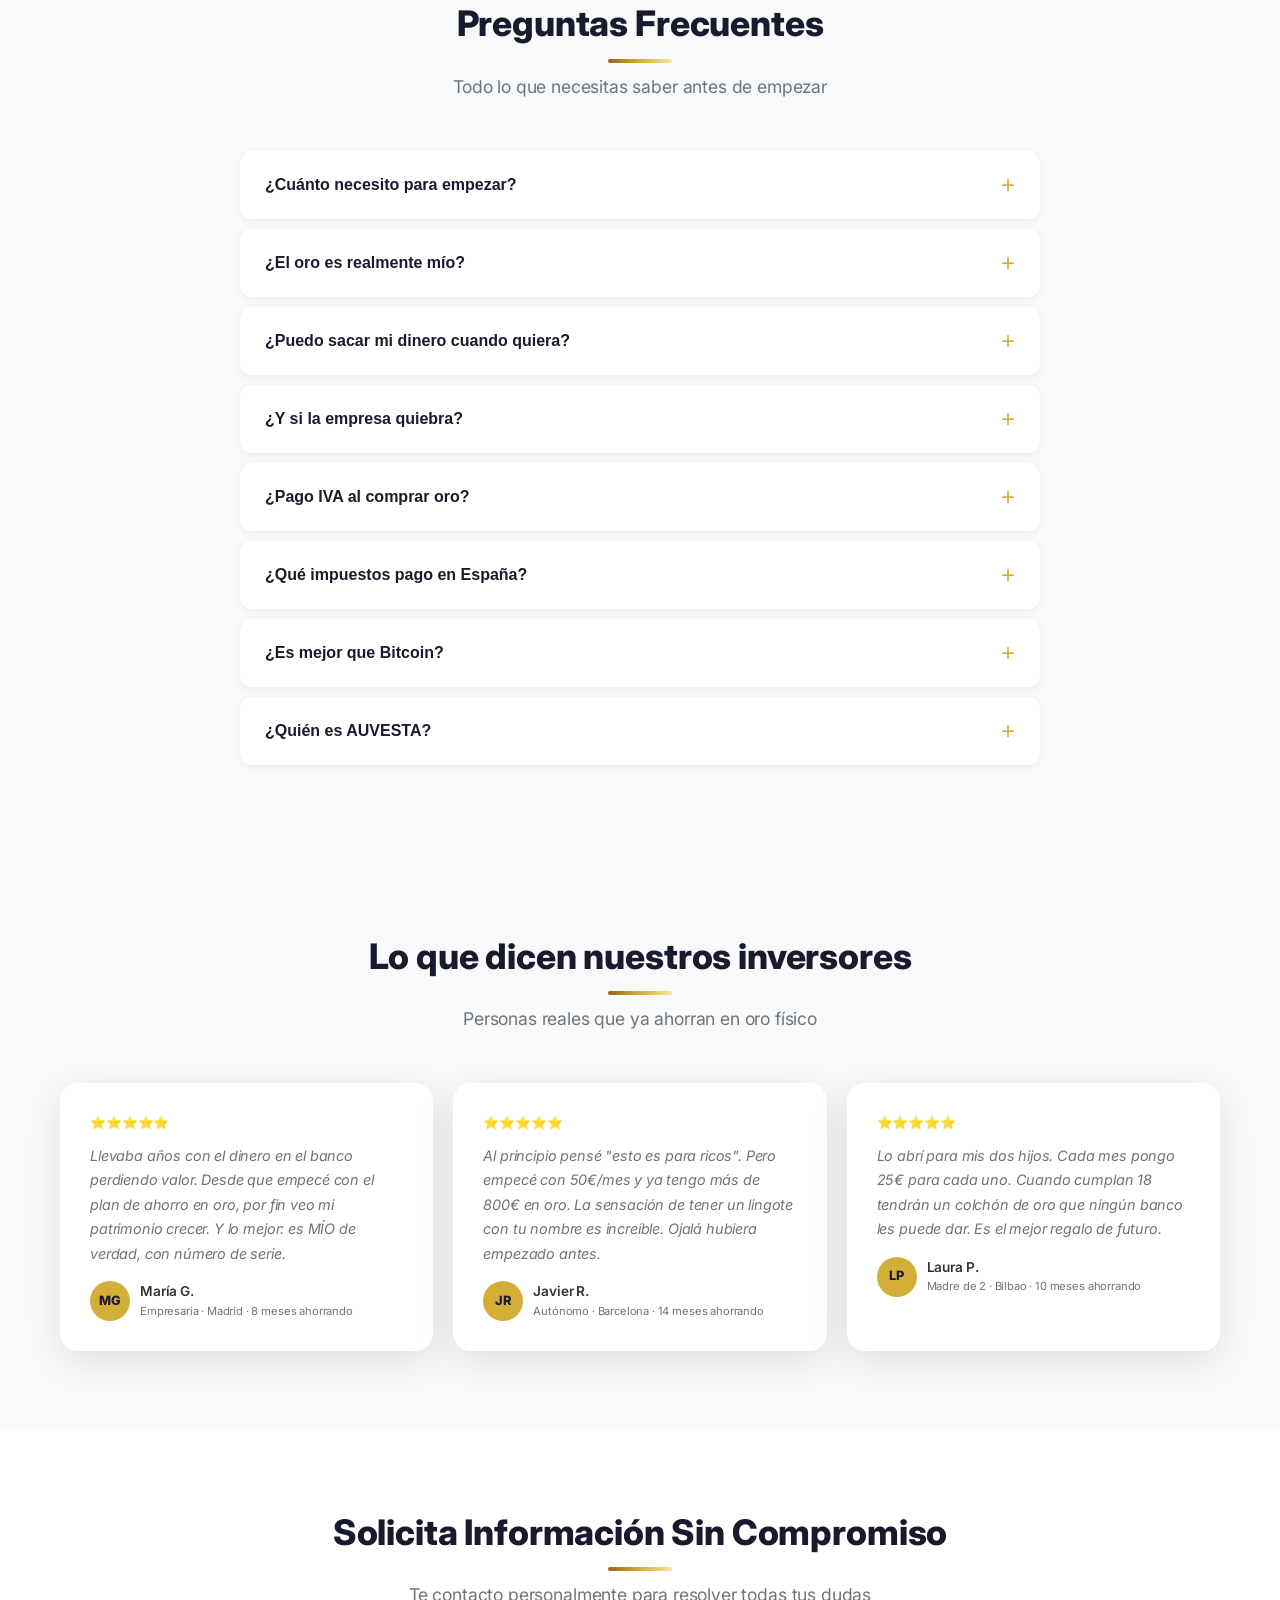
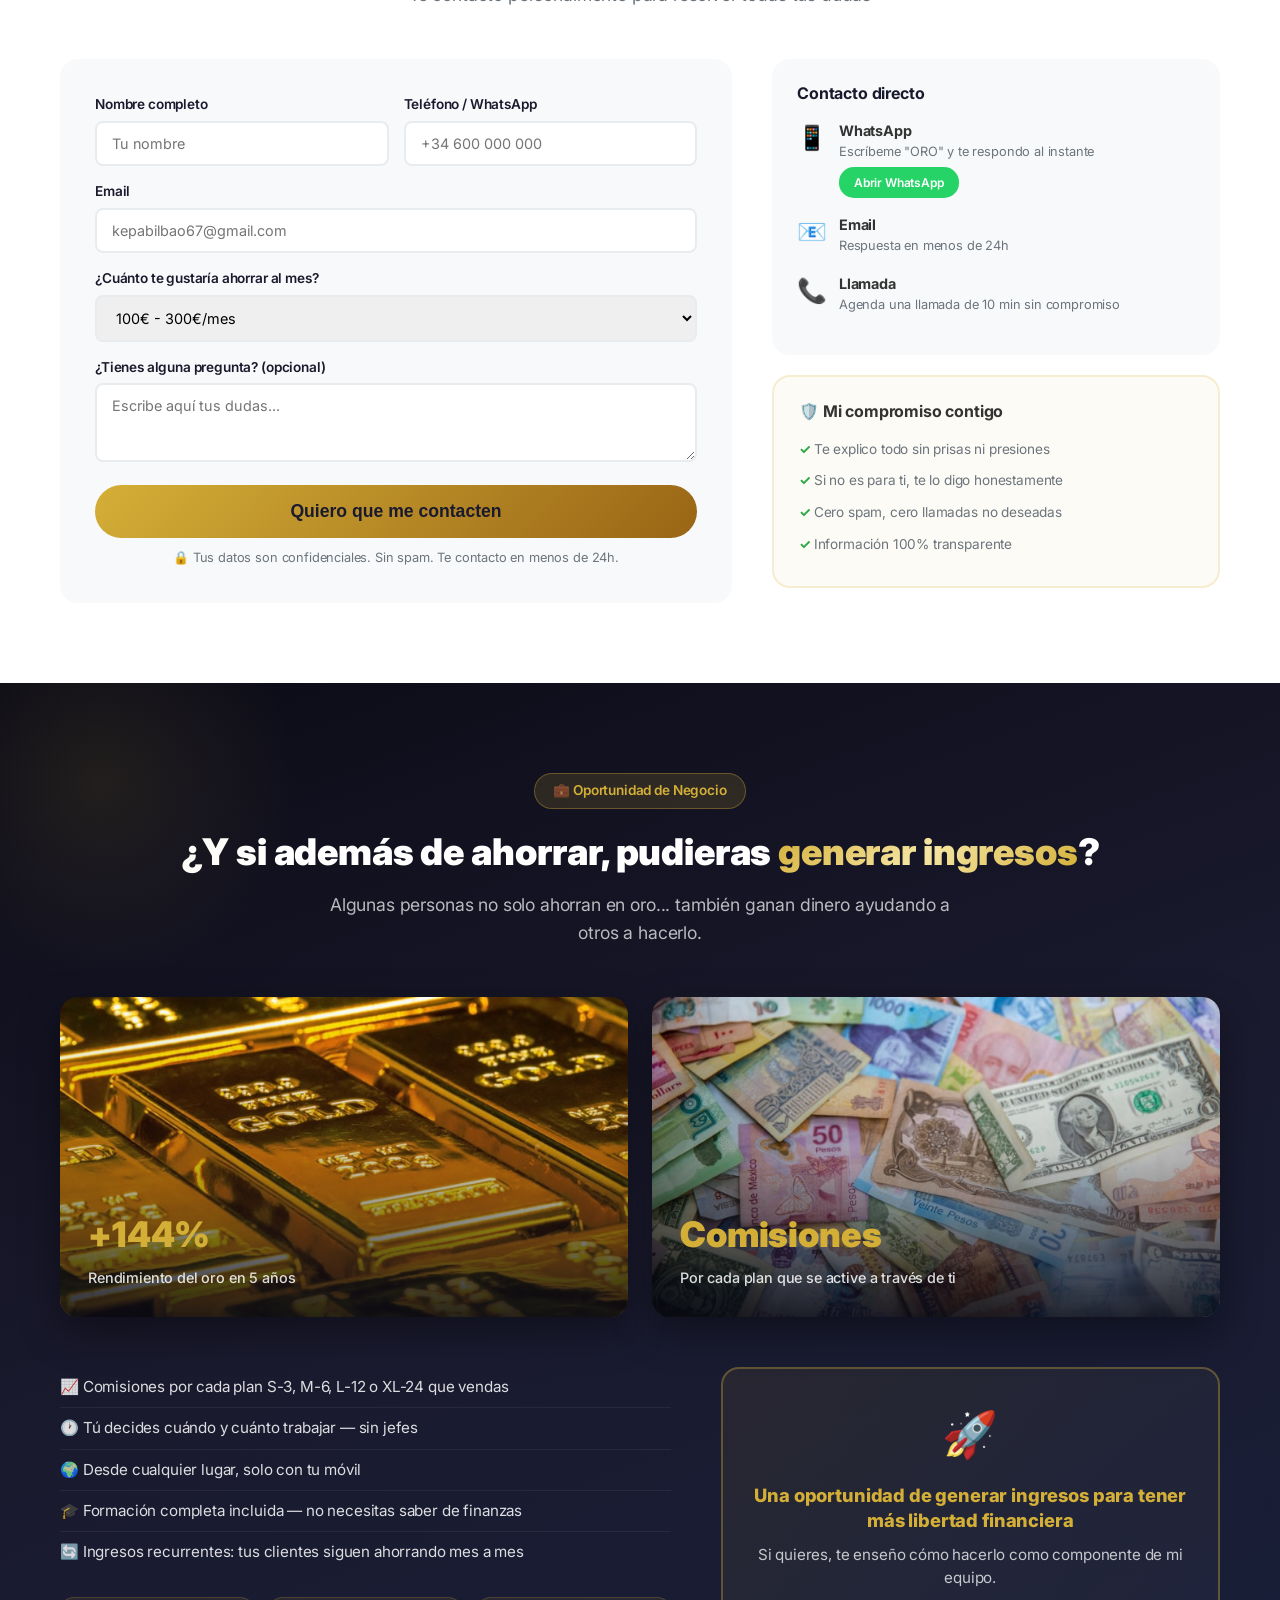
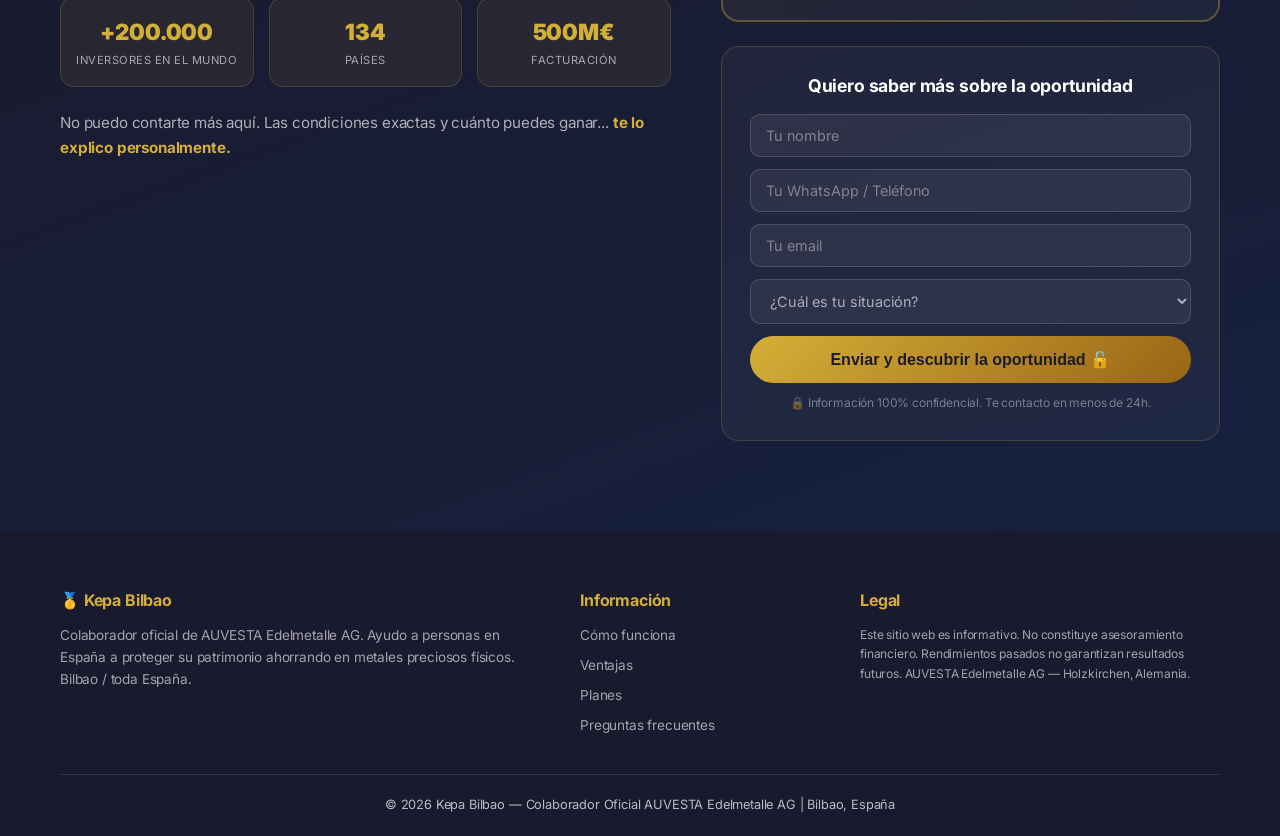
==== commit 7a06d6b1: "Quitar avisos falsos social proof + arreglar telefonos en guias" ====
--- a/index.html
+++ b/index.html
@@ -149,11 +149,6 @@
         .whatsapp-float { position:fixed; bottom:90px; right:20px; background:#25D366; color:white; width:56px; height:56px; border-radius:50%; display:flex; align-items:center; justify-content:center; font-size:1.8rem; text-decoration:none; box-shadow:0 4px 15px rgba(37,211,102,0.4); z-index:9998; transition:transform 0.3s; }
         .whatsapp-float:hover { transform:scale(1.1); }
         /* Notificación social proof */
-        .social-proof { position:fixed; bottom:20px; left:20px; background:white; border-radius:12px; padding:12px 18px; box-shadow:0 5px 25px rgba(0,0,0,0.15); display:flex; align-items:center; gap:10px; font-size:0.8rem; z-index:9997; transform:translateX(-120%); transition:transform 0.4s ease; max-width:300px; }
-        .social-proof.show { transform:translateX(0); }
-        .social-proof .sp-icon { font-size:1.5rem; }
-        .social-proof .sp-text strong { display:block; font-size:0.75rem; color:#1a1a2e; }
-        .social-proof .sp-text span { color:#6c757d; font-size:0.7rem; }
     </style>
     
     <!-- =============================================
@@ -183,17 +178,27 @@
     ============================================== -->
 
     <!-- TICKER PRECIO ORO EN VIVO -->
-    <!-- TICKER PRECIOS METALES EN VIVO (propio, funciona siempre) -->
-    <div class="gold-ticker">
-        <div class="ticker-content" id="ticker-live">
-            <span class="ticker-item">🥇 ORO: <span class="price" id="p-oro">cargando...</span></span>
-            <span class="ticker-item">🥈 PLATA: <span class="price" id="p-plata">cargando...</span></span>
-            <span class="ticker-item">⬜ PLATINO: <span class="price" id="p-platino">cargando...</span></span>
-            <span class="ticker-item">🔲 PALADIO: <span class="price" id="p-paladio">cargando...</span></span>
-            <span class="ticker-item">📊 RATIO ORO/PLATA: <span class="price" id="p-ratio">--</span></span>
-            <span class="ticker-item">🥇 ORO: <span class="price" id="p-oro2">cargando...</span></span>
-            <span class="ticker-item">🥈 PLATA: <span class="price" id="p-plata2">cargando...</span></span>
-            <span class="ticker-item">⬜ PLATINO: <span class="price" id="p-platino2">cargando...</span></span>
+    <!-- TICKER PRECIOS REALES EN VIVO (corre todo el rato, datos de TradingView) -->
+    <div class="gold-ticker-live">
+        <div class="tradingview-widget-container">
+            <div class="tradingview-widget-container__widget"></div>
+            <script type="text/javascript" src="https://s3.tradingview.com/external-embedding/embed-widget-ticker-tape.js" async>
+            {
+                "symbols": [
+                    { "description": "🥇 ORO (EUR)", "proName": "OANDA:XAUEUR" },
+                    { "description": "🥈 PLATA (EUR)", "proName": "OANDA:XAGEUR" },
+                    { "description": "⬜ PLATINO", "proName": "OANDA:XPTUSD" },
+                    { "description": "🔲 PALADIO", "proName": "OANDA:XPDUSD" },
+                    { "description": "📊 RATIO ORO/PLATA", "proName": "TVC:GOLDSILVER" },
+                    { "description": "🥇 ORO (USD)", "proName": "TVC:GOLD" }
+                ],
+                "showSymbolLogo": false,
+                "isTransparent": true,
+                "displayMode": "regular",
+                "colorTheme": "dark",
+                "locale": "es"
+            }
+            </script>
         </div>
     </div>
 
@@ -571,17 +576,9 @@
     <!-- Botón flotante WhatsApp (siempre visible) -->
     <a href="https://wa.me/34611918310?text=Hola%20Kepa!%20Me%20interesa%20el%20ahorro%20en%20oro" class="whatsapp-float" aria-label="Contactar por WhatsApp">💬</a>
 
-    <!-- Social Proof Notification (aparece cada 30 seg) -->
-    <div class="social-proof" id="social-proof">
-        <span class="sp-icon">🥇</span>
-        <div class="sp-text">
-            <strong>Alguien de España acaba de pedir info</strong>
-            <span>Hace 2 minutos</span>
-        </div>
     </div>
 
     <!-- SCRIPTS -->
-    <script src="ticker-prices.js"></script>
     <script src="error-handler.js"></script>
     <script src="app-integration.js"></script>
     <script src="chatbot-ia.js"></script>
@@ -599,27 +596,6 @@
     document.querySelector('.header').classList.add('visible');
 
     // Social proof notifications (crea urgencia)
-    const socialProofs = [
-        { text: 'Alguien de Madrid acaba de pedir info', time: 'Hace 2 min' },
-        { text: 'Una persona de Barcelona se ha registrado', time: 'Hace 5 min' },
-        { text: '3 personas están viendo esta página ahora', time: 'Ahora' },
-        { text: 'Alguien de Bilbao ha solicitado la guía gratis', time: 'Hace 8 min' },
-        { text: 'Nuevo lead desde Instagram', time: 'Hace 3 min' },
-        { text: 'Alguien de Valencia quiere saber más', time: 'Hace 12 min' },
-    ];
-    let spIndex = 0;
-    function showSocialProof() {
-        const sp = document.getElementById('social-proof');
-        const data = socialProofs[spIndex % socialProofs.length];
-        sp.querySelector('strong').textContent = data.text;
-        sp.querySelector('span').textContent = data.time;
-        sp.classList.add('show');
-        setTimeout(() => sp.classList.remove('show'), 4000);
-        spIndex++;
-    }
-    // Primera a los 15 seg, después cada 35 seg
-    setTimeout(showSocialProof, 15000);
-    setInterval(showSocialProof, 35000);
 
     // Contador animado en el hero
     function animateCounters() {
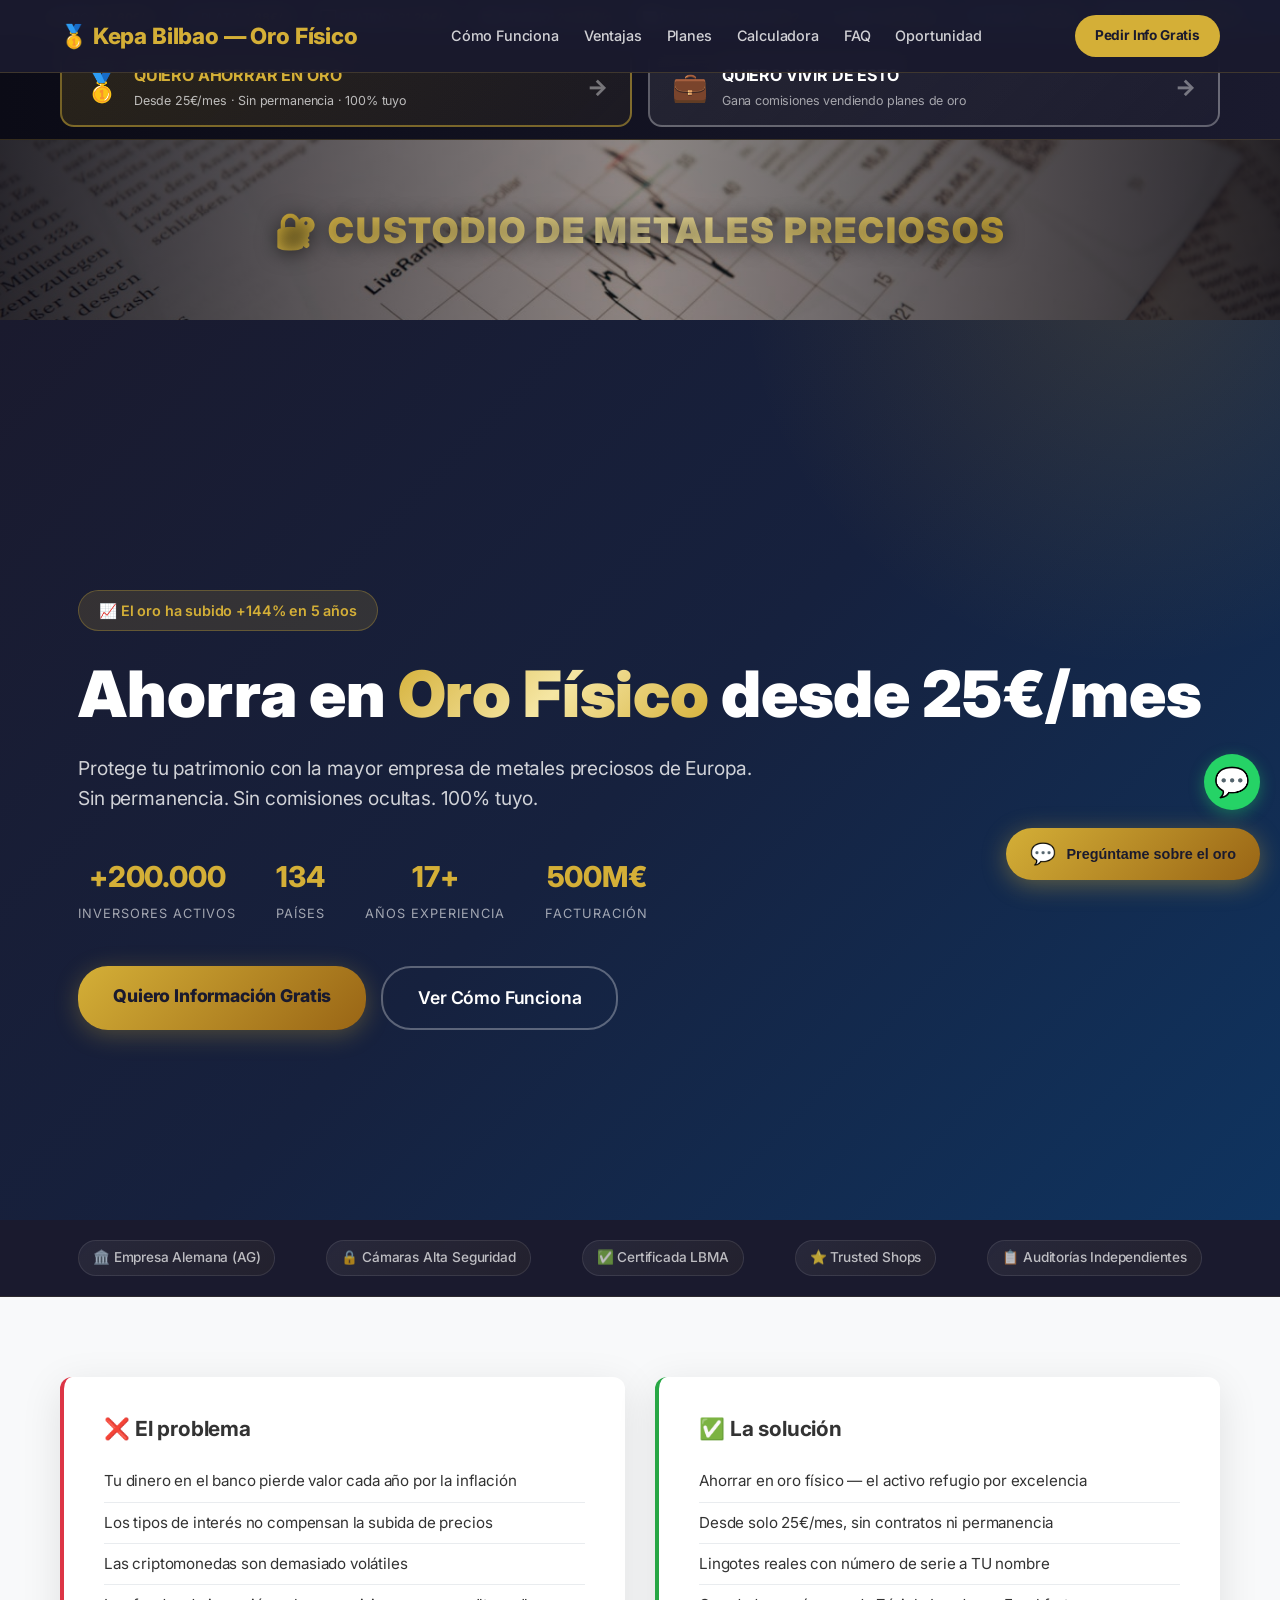
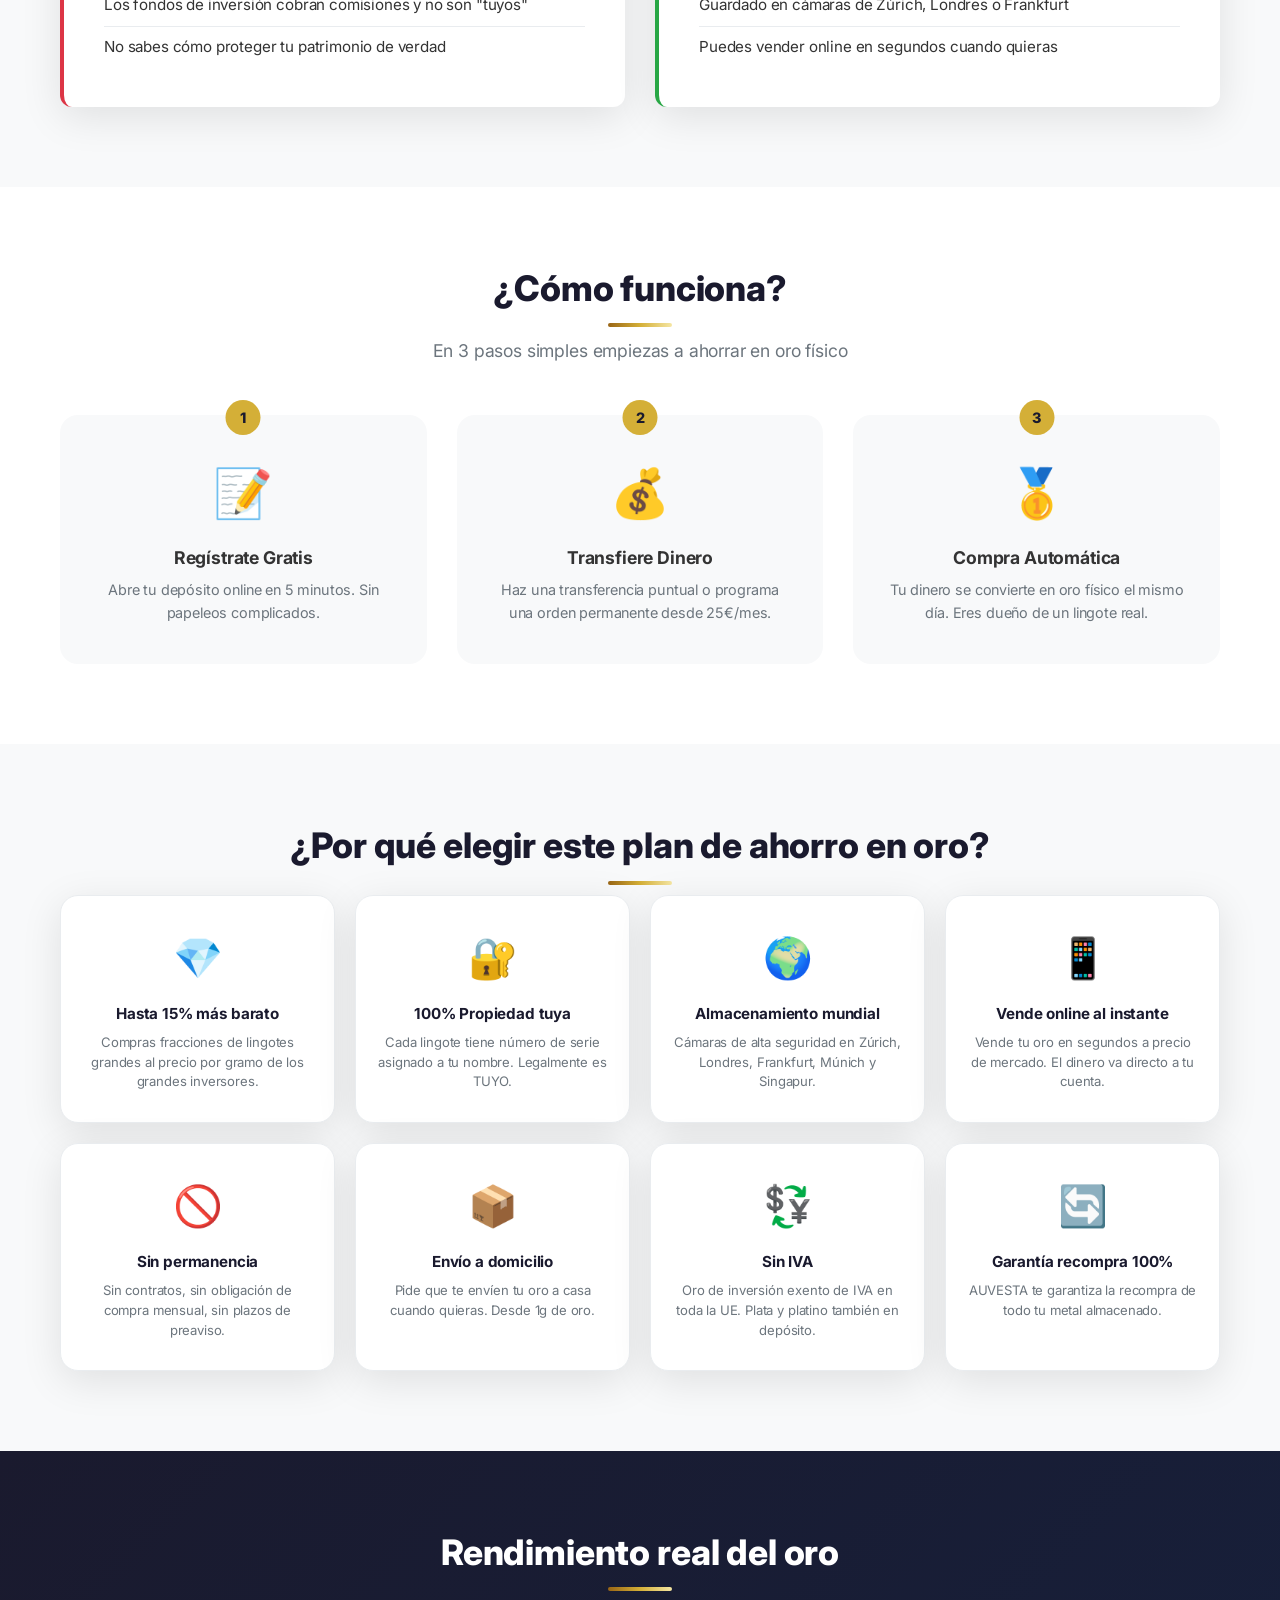
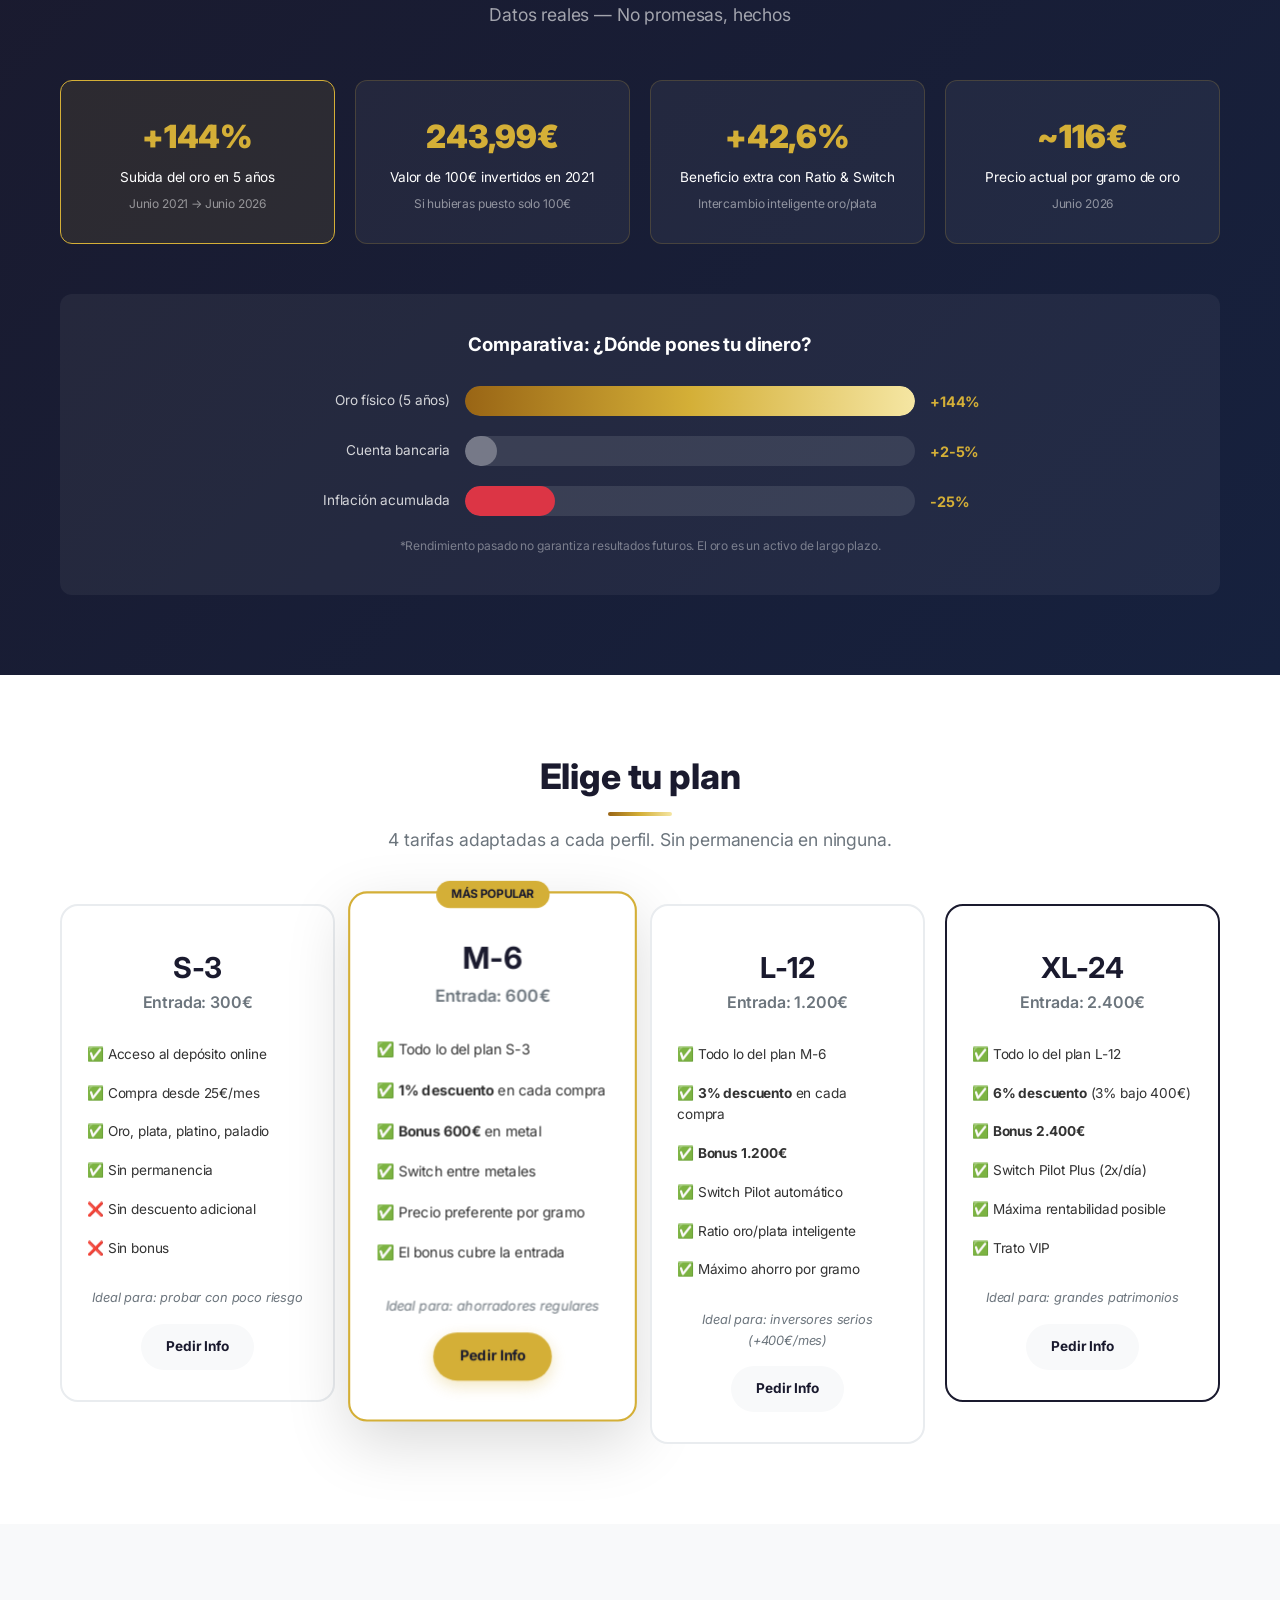
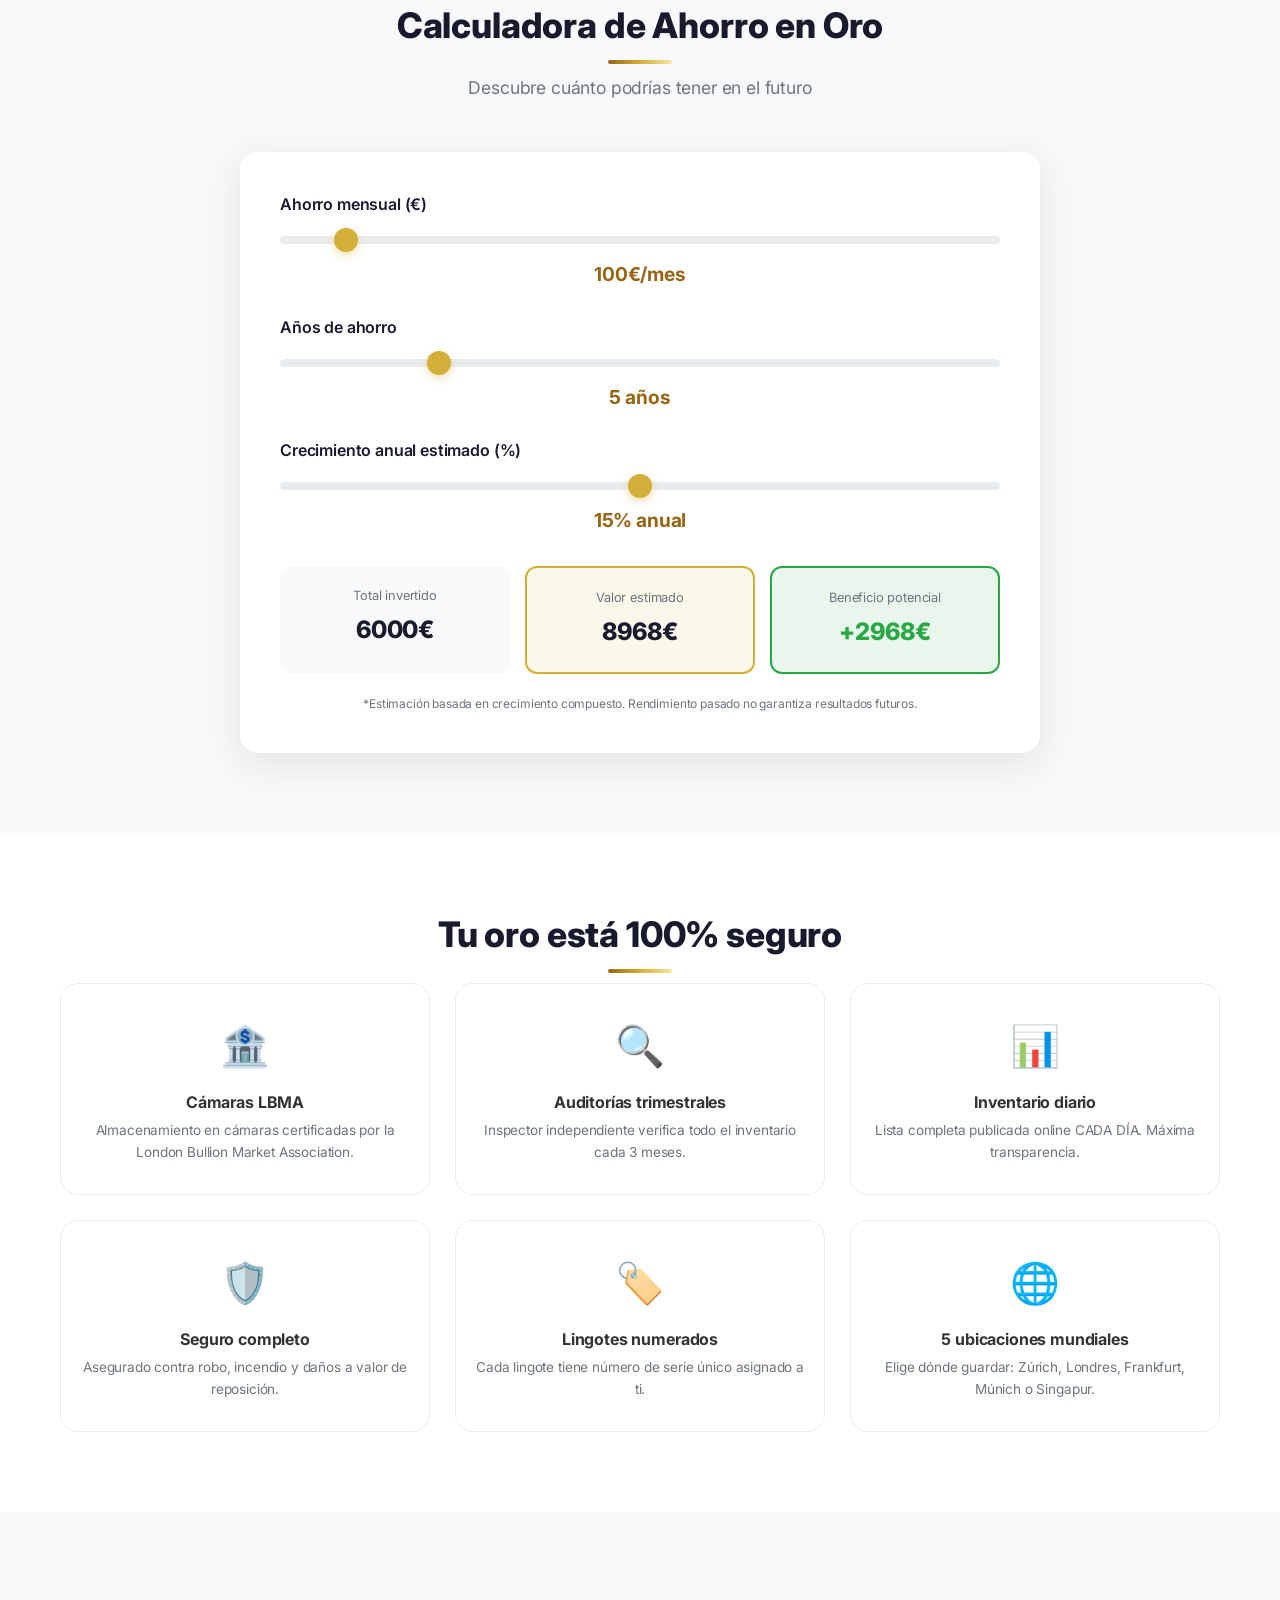
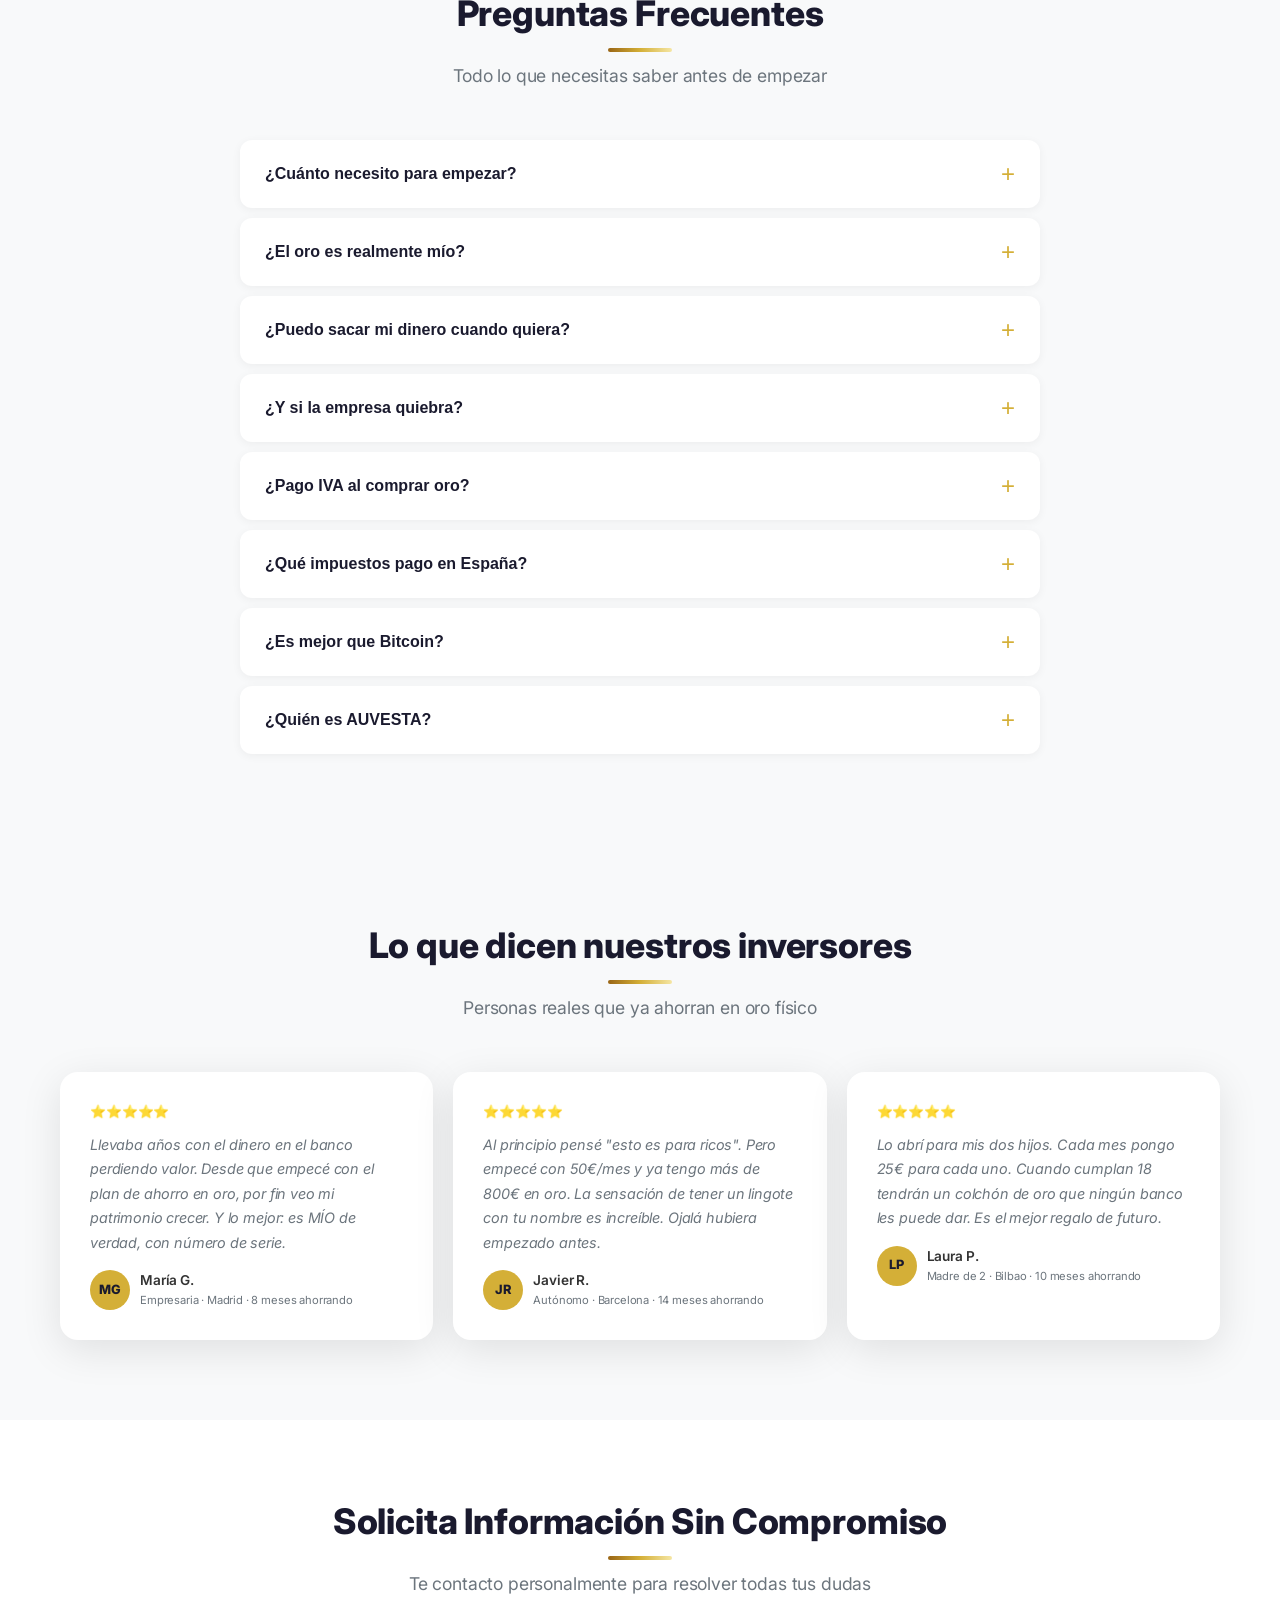
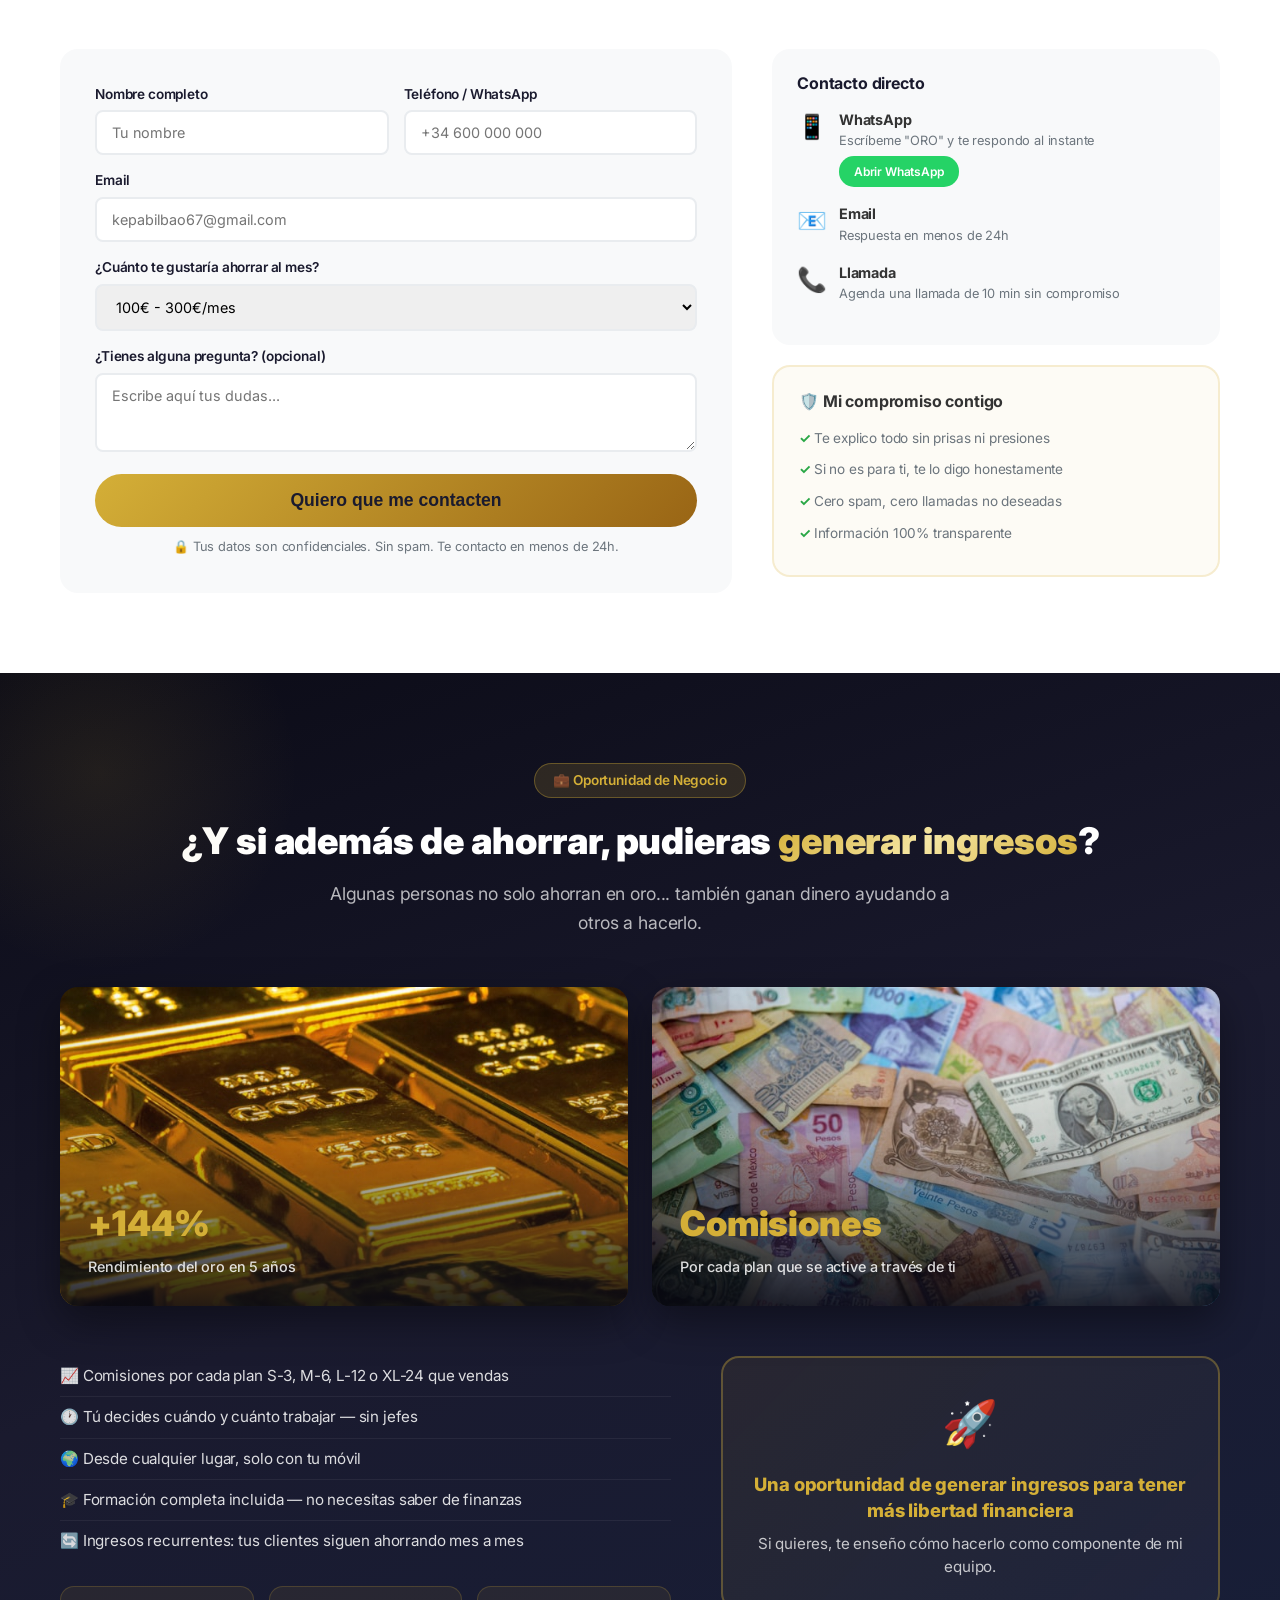
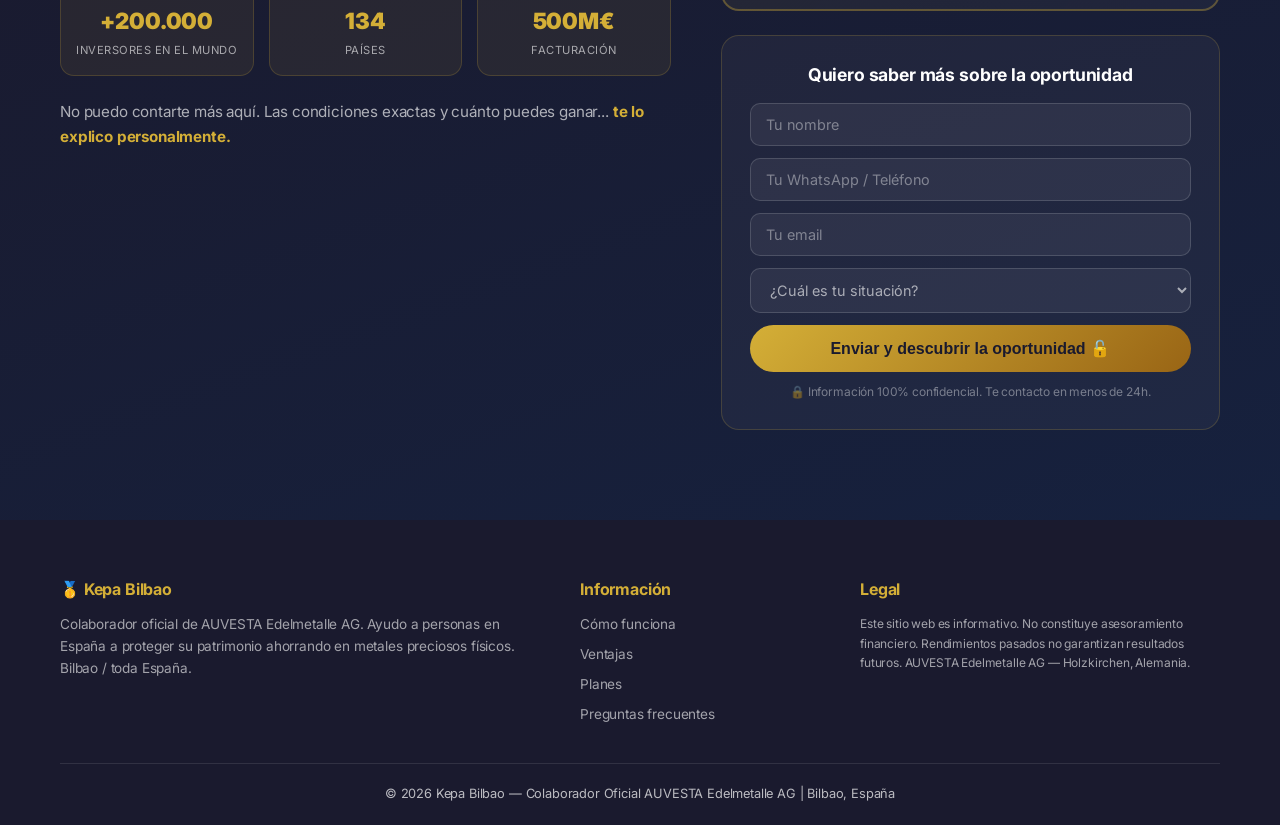
==== commit f01b9901: "Merge pull request #15 from kepabilbao67-bot/mejoras-finales Quitar social proof falso + corregir te" ====
--- a/index.html
+++ b/index.html
@@ -178,27 +178,17 @@
     ============================================== -->
 
     <!-- TICKER PRECIO ORO EN VIVO -->
-    <!-- TICKER PRECIOS REALES EN VIVO (corre todo el rato, datos de TradingView) -->
-    <div class="gold-ticker-live">
-        <div class="tradingview-widget-container">
-            <div class="tradingview-widget-container__widget"></div>
-            <script type="text/javascript" src="https://s3.tradingview.com/external-embedding/embed-widget-ticker-tape.js" async>
-            {
-                "symbols": [
-                    { "description": "🥇 ORO (EUR)", "proName": "OANDA:XAUEUR" },
-                    { "description": "🥈 PLATA (EUR)", "proName": "OANDA:XAGEUR" },
-                    { "description": "⬜ PLATINO", "proName": "OANDA:XPTUSD" },
-                    { "description": "🔲 PALADIO", "proName": "OANDA:XPDUSD" },
-                    { "description": "📊 RATIO ORO/PLATA", "proName": "TVC:GOLDSILVER" },
-                    { "description": "🥇 ORO (USD)", "proName": "TVC:GOLD" }
-                ],
-                "showSymbolLogo": false,
-                "isTransparent": true,
-                "displayMode": "regular",
-                "colorTheme": "dark",
-                "locale": "es"
-            }
-            </script>
+    <!-- TICKER PRECIOS METALES EN VIVO (propio, funciona siempre) -->
+    <div class="gold-ticker">
+        <div class="ticker-content" id="ticker-live">
+            <span class="ticker-item">🥇 ORO: <span class="price" id="p-oro">cargando...</span></span>
+            <span class="ticker-item">🥈 PLATA: <span class="price" id="p-plata">cargando...</span></span>
+            <span class="ticker-item">⬜ PLATINO: <span class="price" id="p-platino">cargando...</span></span>
+            <span class="ticker-item">🔲 PALADIO: <span class="price" id="p-paladio">cargando...</span></span>
+            <span class="ticker-item">📊 RATIO ORO/PLATA: <span class="price" id="p-ratio">--</span></span>
+            <span class="ticker-item">🥇 ORO: <span class="price" id="p-oro2">cargando...</span></span>
+            <span class="ticker-item">🥈 PLATA: <span class="price" id="p-plata2">cargando...</span></span>
+            <span class="ticker-item">⬜ PLATINO: <span class="price" id="p-platino2">cargando...</span></span>
         </div>
     </div>
 
@@ -579,6 +569,7 @@
     </div>
 
     <!-- SCRIPTS -->
+    <script src="ticker-prices.js"></script>
     <script src="error-handler.js"></script>
     <script src="app-integration.js"></script>
     <script src="chatbot-ia.js"></script>
